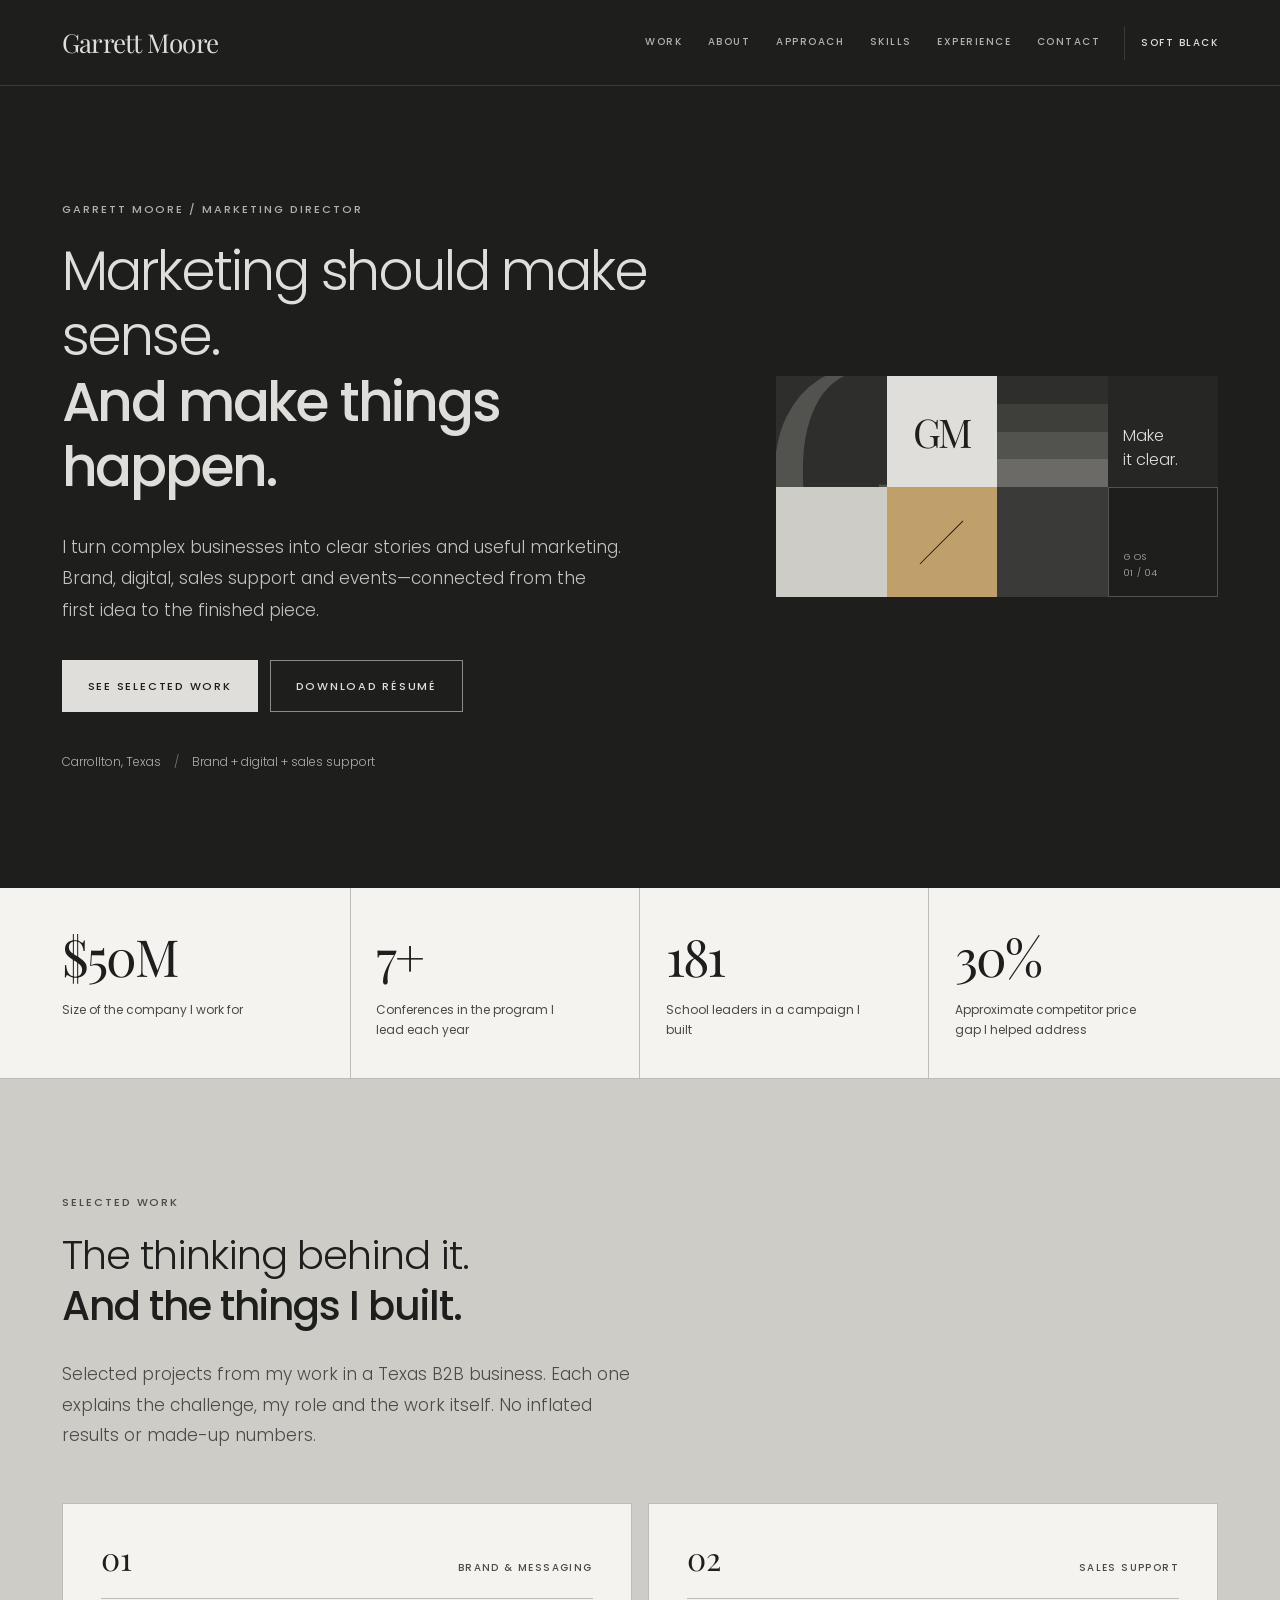
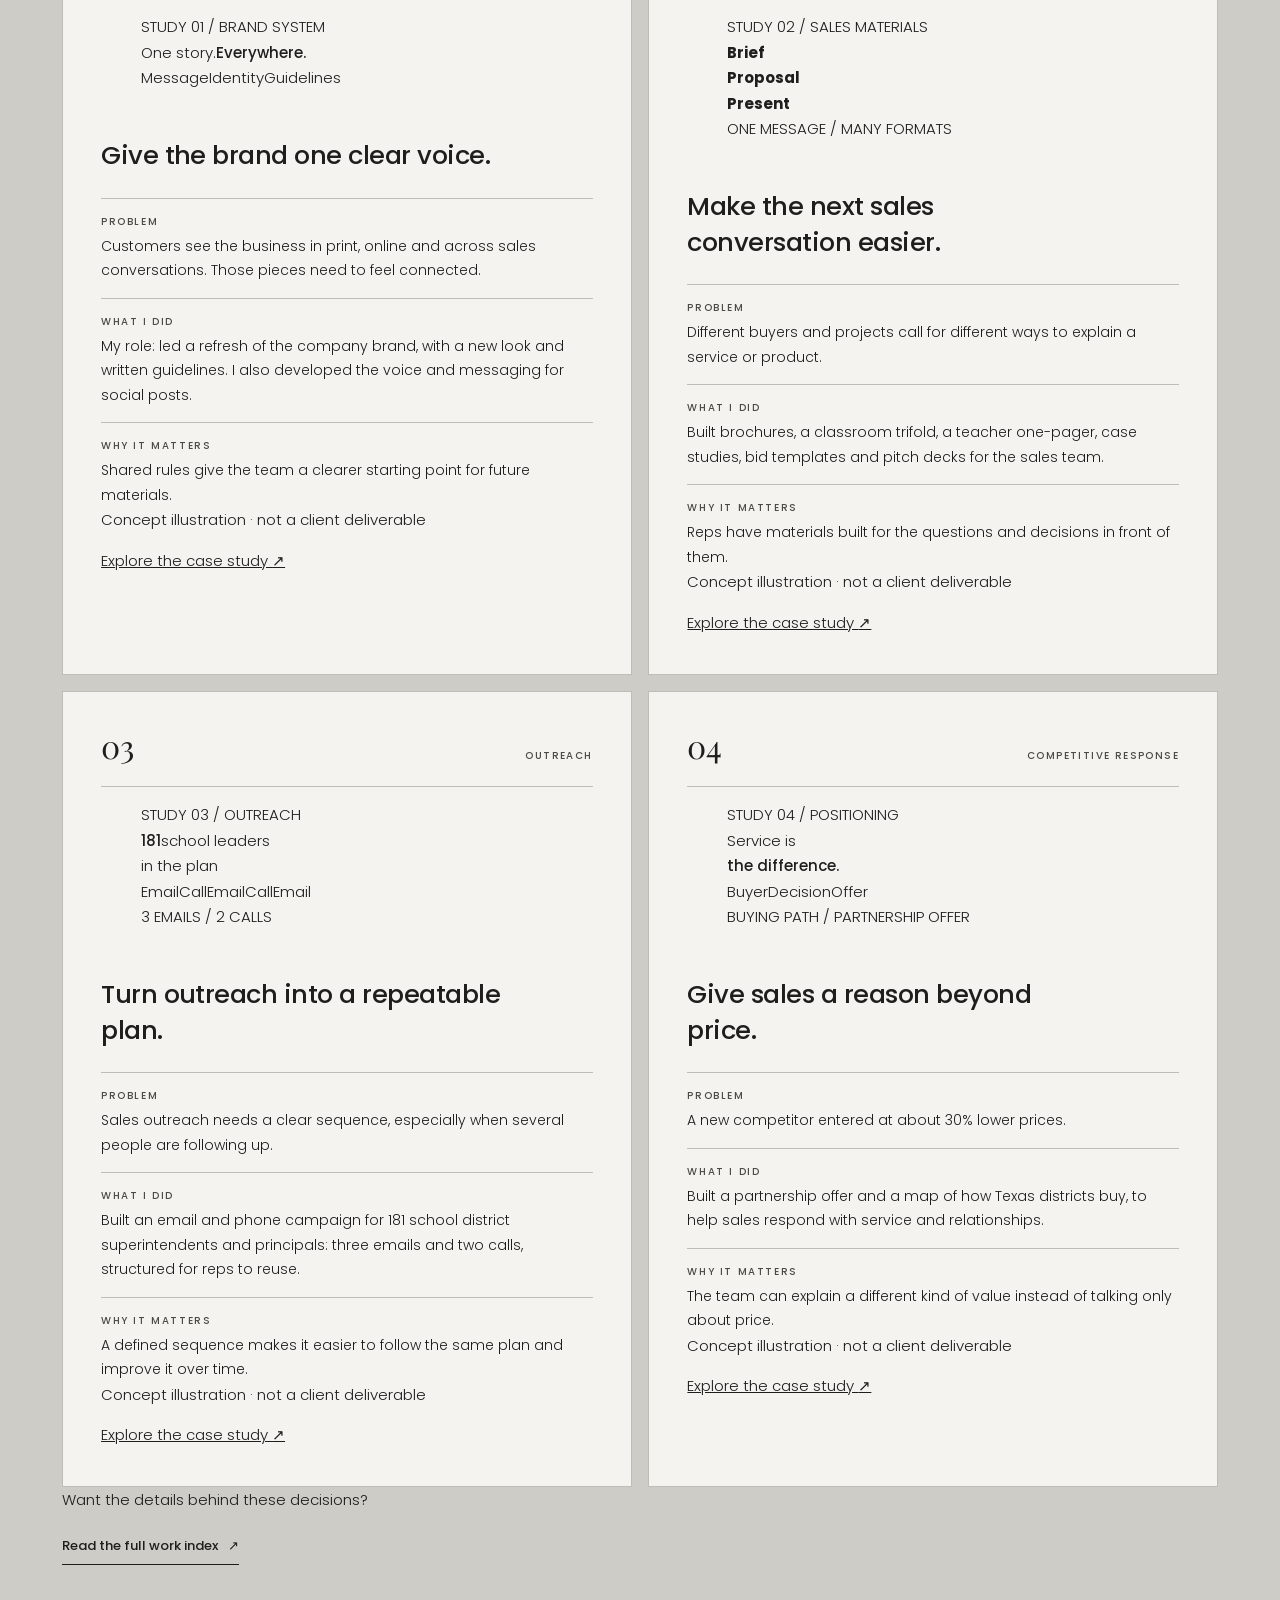
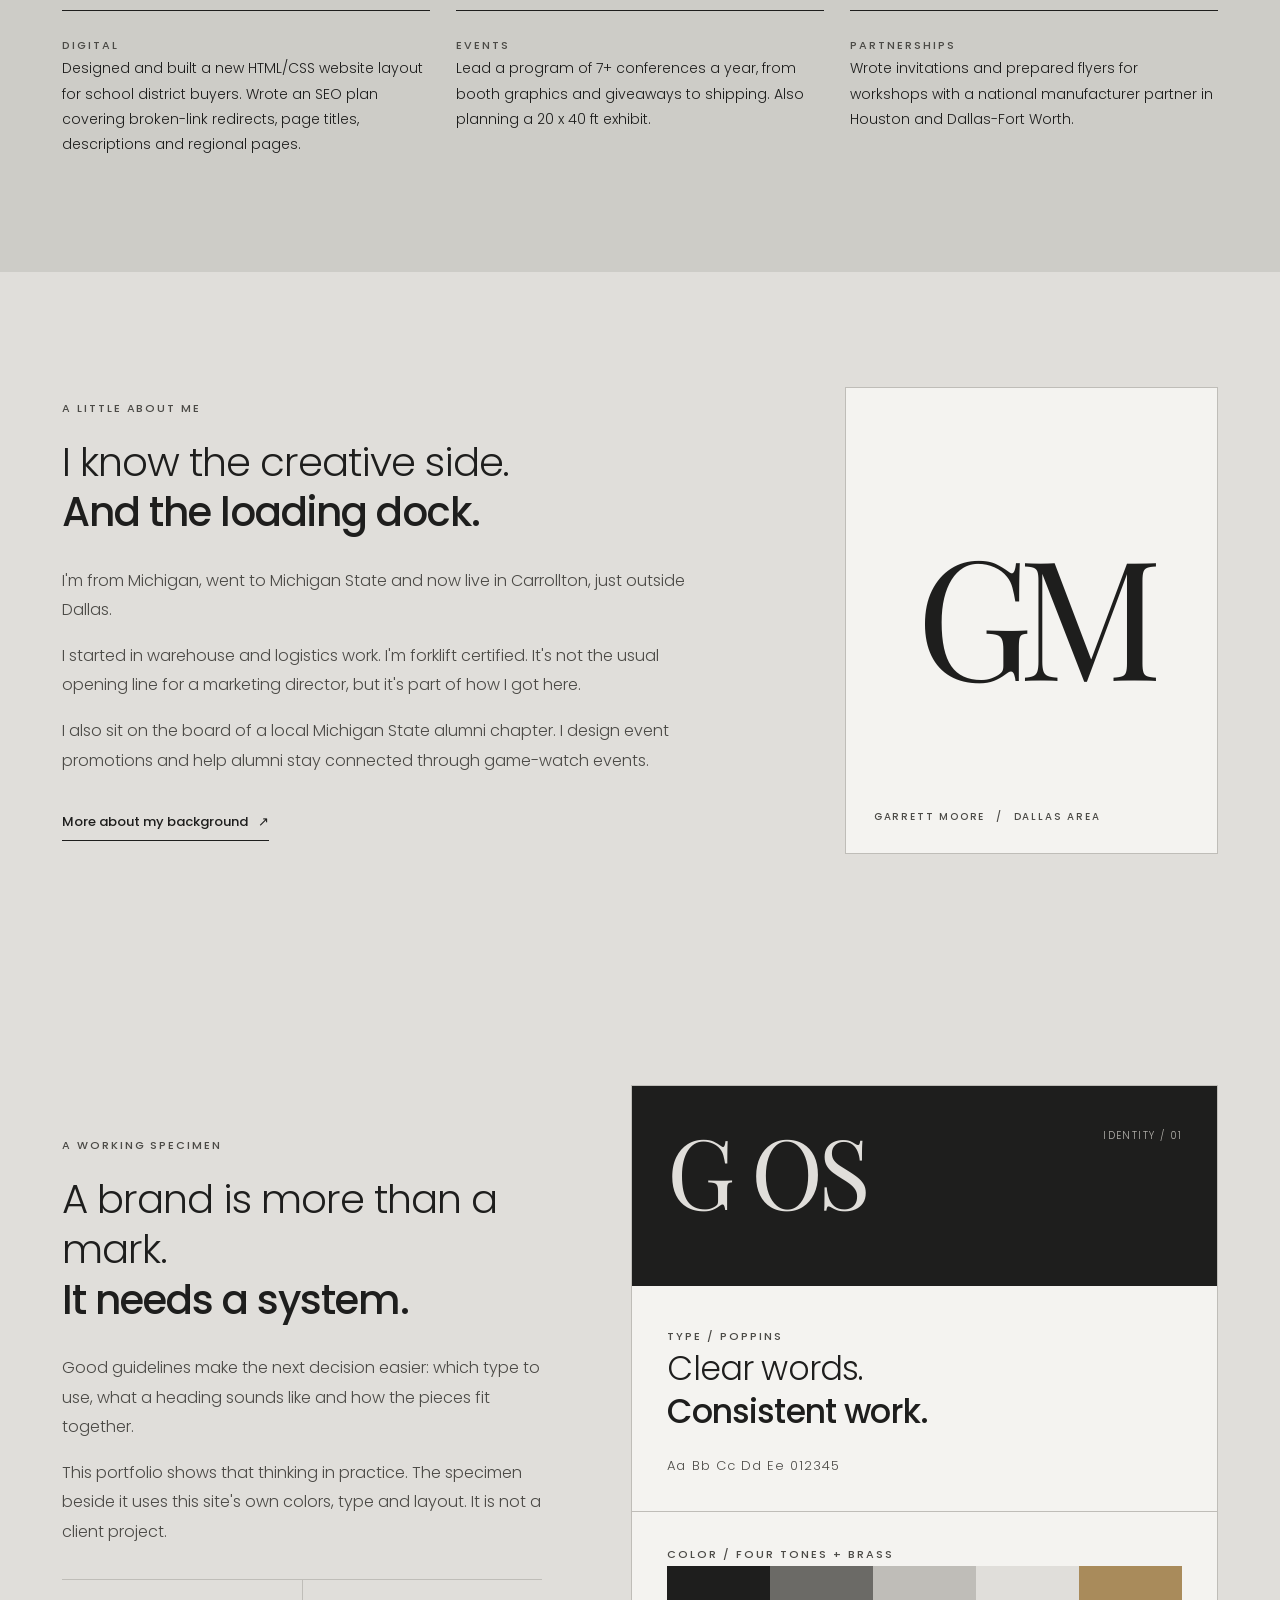
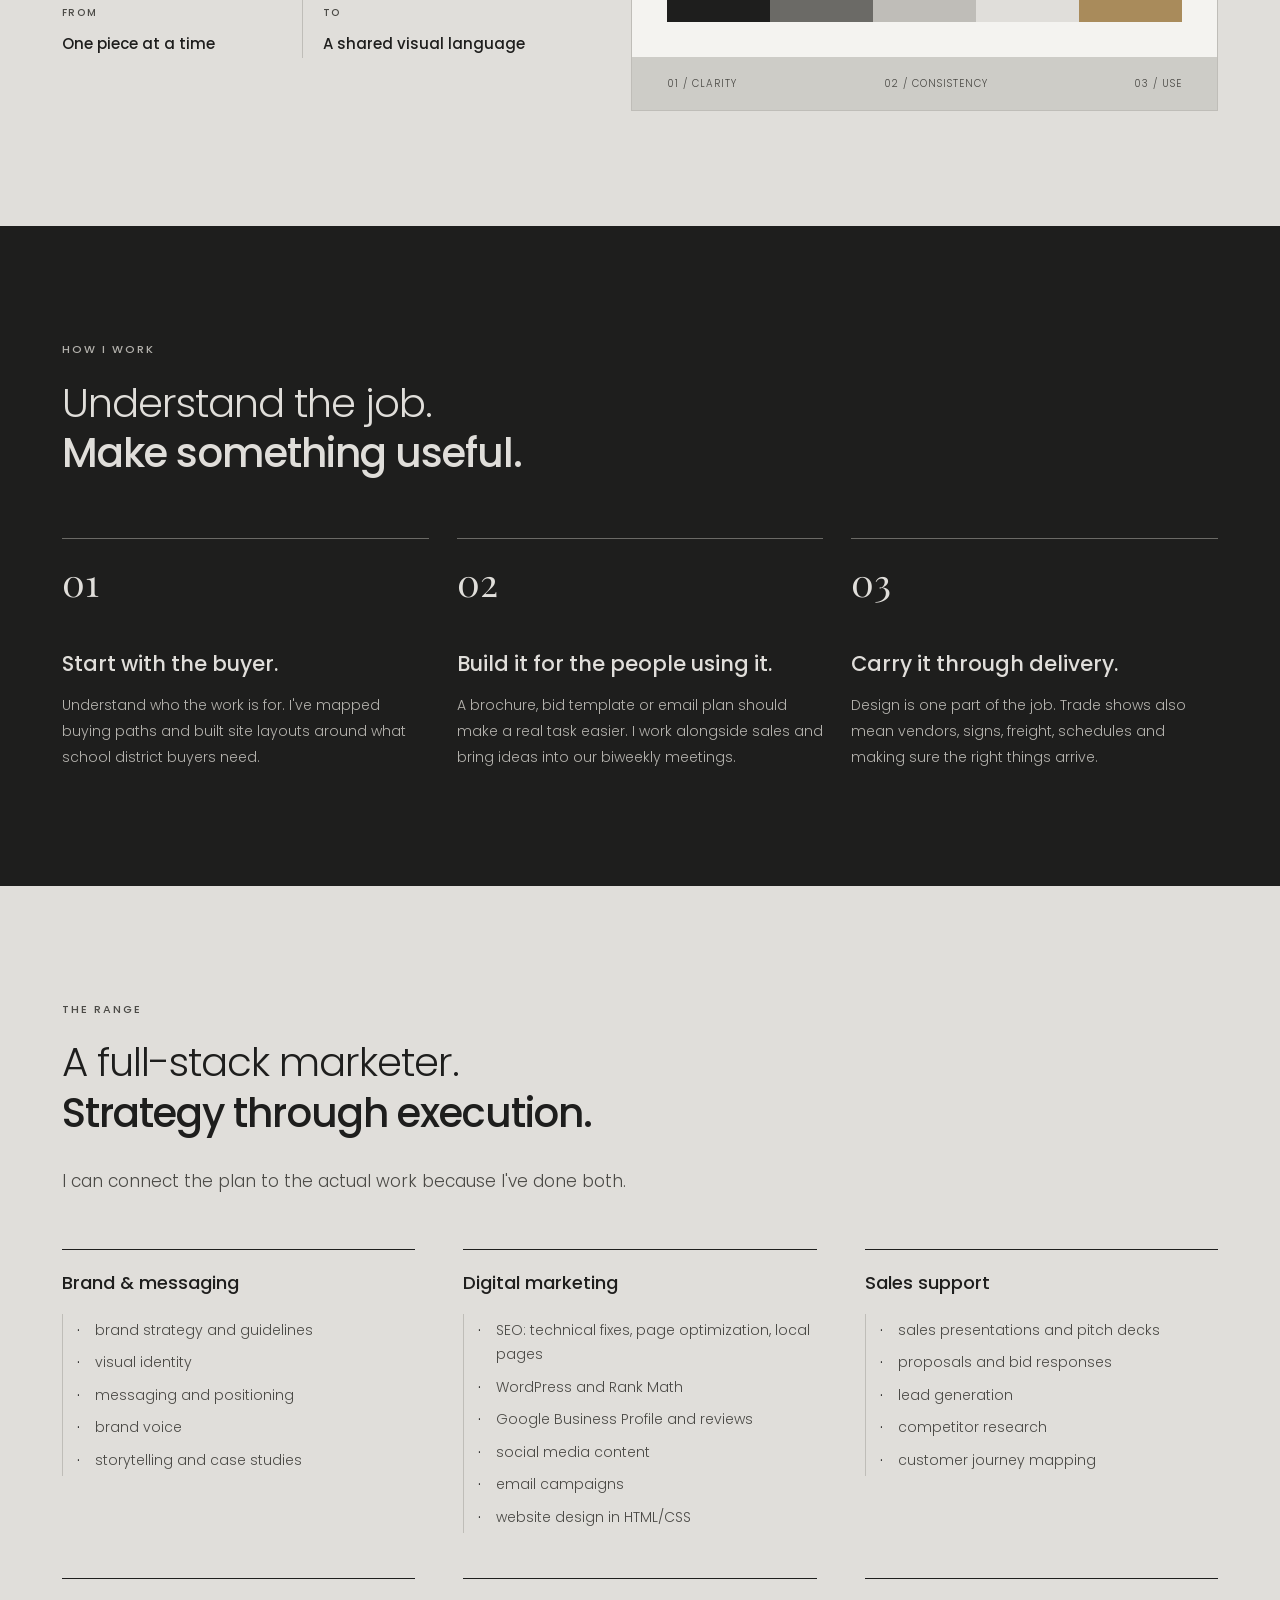
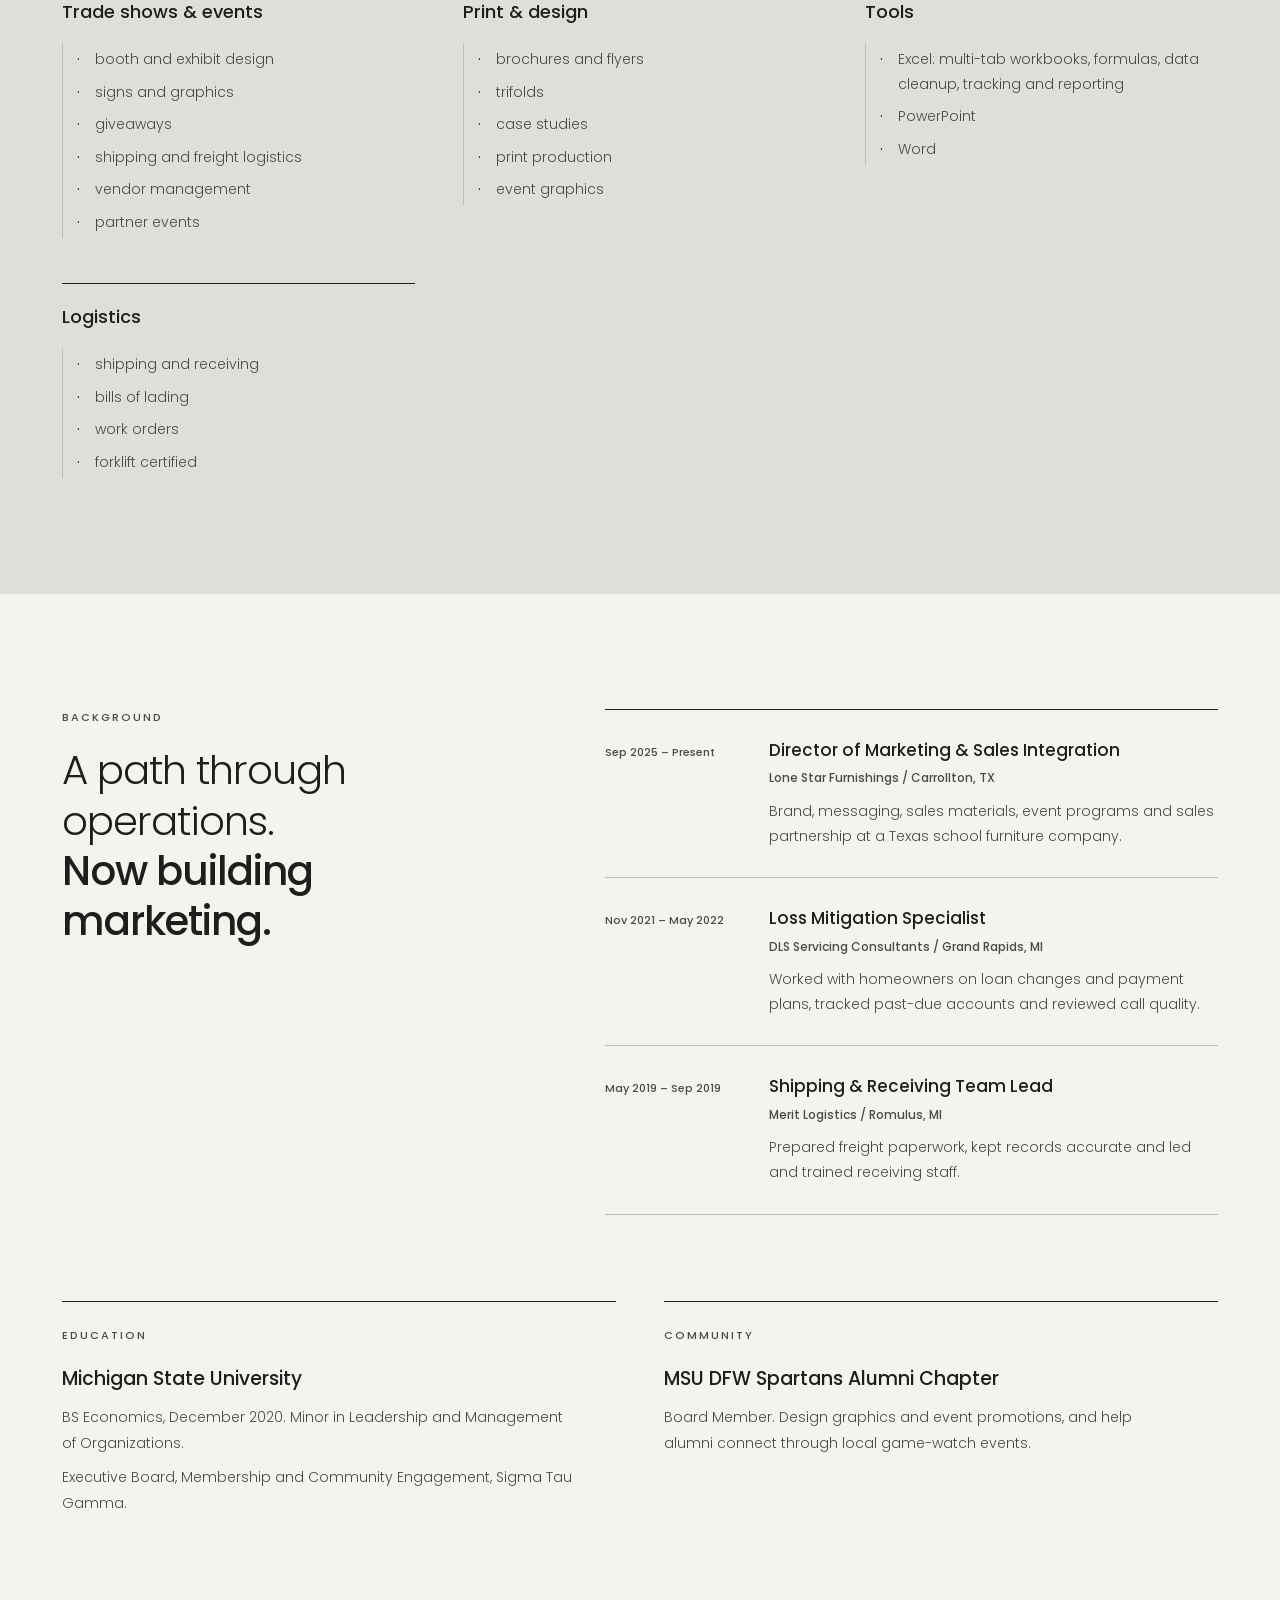
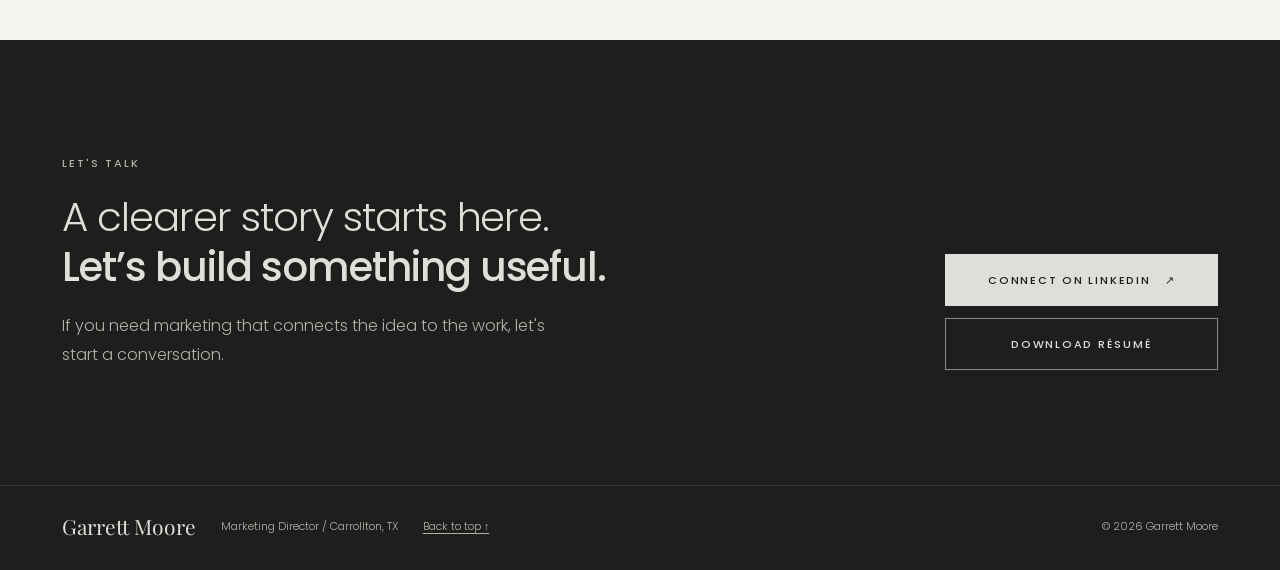
==== index.html @ 3afaf3a2 "Editorial redesign: evidence-first work, illustrated cases, stronger opening" ====
<!doctype html>
<html lang="en" data-theme="light">
<head>
  <meta charset="utf-8">
  <meta name="viewport" content="width=device-width, initial-scale=1">
  <meta name="color-scheme" content="light dark">
  <meta name="theme-color" content="#1e1e1d">
  <title>Garrett Moore | Marketing Director &amp; Full-Stack Marketer</title>
  <meta name="description" content="Garrett Moore connects brand, digital, sales materials and events to help companies tell a clear story and equip their sales teams. Based in Carrollton, Texas.">
  <meta name="robots" content="index, follow, max-image-preview:large">
  <!-- Social metadata for the public GitHub Pages portfolio. -->
  <link rel="canonical" href="https://garrettjmoore57.github.io/Portfolio/">
  <meta property="og:url" content="https://garrettjmoore57.github.io/Portfolio/">
  <meta property="og:type" content="profile">
  <meta property="og:title" content="Garrett Moore | Marketing Director">
  <meta property="og:description" content="Clearer brands. Better tools for sales. Marketing that makes it into the real world.">
  <meta property="og:image" content="https://garrettjmoore57.github.io/Portfolio/assets/social-card.png">
  <meta property="og:image:width" content="1200">
  <meta property="og:image:height" content="630">
  <meta property="og:image:alt" content="Garrett Moore, Marketing Director. A minimal black, off-white and brass portfolio card.">
  <meta name="twitter:card" content="summary_large_image">
  <meta name="twitter:title" content="Garrett Moore | Marketing Director">
  <meta name="twitter:description" content="Clearer brands. Better tools for sales. Marketing that makes it into the real world.">
  <meta name="twitter:image" content="https://garrettjmoore57.github.io/Portfolio/assets/social-card.png">
  <link rel="icon" href="assets/favicon.svg" type="image/svg+xml">
  <link rel="preconnect" href="https://fonts.googleapis.com">
  <link rel="preconnect" href="https://fonts.gstatic.com" crossorigin>
  <link href="https://fonts.googleapis.com/css2?family=Playfair+Display:wght@400&amp;family=Poppins:wght@300;400;500&amp;display=swap" rel="stylesheet">
  <link rel="stylesheet" href="styles.css">
  <script src="main.js" defer></script>
  <script type="application/ld+json">
  {
    "@context": "https://schema.org",
    "@type": "Person",
    "name": "Garrett Moore",
    "jobTitle": "Director of Marketing & Sales Integration",
    "description": "Marketing director focused on brand, sales support, digital marketing and trade shows.",
    "address": {"@type":"PostalAddress","addressLocality":"Carrollton","addressRegion":"TX","addressCountry":"US"},
    "alumniOf": {"@type":"CollegeOrUniversity","name":"Michigan State University"},
    "sameAs": ["https://www.linkedin.com/in/garrettm-lsf"]
  }
  </script>
  <!-- Privacy-friendly analytics: insert your opt-in-free, cookieless analytics script here if you choose to use one. -->
</head>
<body>
  <a class="skip-link" href="#main">Skip to main content</a>

  <!-- HEADER: edit the wordmark and navigation here. -->
  <header class="site-header dark-surface" id="top">
    <div class="container header-inner">
      <a class="wordmark" href="#top" aria-label="Garrett Moore, back to top">Garrett <span>Moore</span></a>
      <nav class="site-nav" aria-label="Main navigation">
        <a href="#work">Work</a>
        <a href="#about">About</a>
        <a href="#approach">Approach</a>
        <a href="#skills">Skills</a>
        <a href="#experience">Experience</a>
        <a href="#contact">Contact</a>
      </nav>
      <button class="theme-toggle" id="theme-toggle" type="button" aria-pressed="false" aria-label="Switch to Soft Black theme">Soft Black</button>
    </div>
  </header>

  <main id="main">
    <!-- HERO: one promise, two useful actions and a CSS-only mosaic. -->
    <section class="hero dark-surface" aria-labelledby="hero-title">
      <div class="container hero-grid">
        <div class="hero-copy">
          <p class="eyebrow eyebrow-on-dark">Garrett Moore / Marketing Director</p>
          <h1 id="hero-title">Marketing should make sense.<br><strong>And make things happen.</strong></h1>
          <p class="hero-lead">I turn complex businesses into clear stories and useful marketing. Brand, digital, sales support and events—connected from the first idea to the finished piece.</p>
          <div class="actions">
            <a class="button button-primary-on-dark" href="#work">See selected work</a>
            <a class="button button-outline-dark" href="assets/Garrett_Moore_Resume.pdf" download>Download résumé</a>
          </div>
          <p class="hero-meta">Carrollton, Texas <span aria-hidden="true">/</span> Brand + digital + sales support</p>
        </div>
        <div class="mosaic" aria-label="Abstract G OS tile composition in soft black, off-white and brass" role="img">
          <div class="mosaic-tile mosaic-glyph" aria-hidden="true"><span>G</span></div>
          <div class="mosaic-tile mosaic-paper" aria-hidden="true"><span class="mosaic-wordmark">GM</span></div>
          <div class="mosaic-tile mosaic-ladder" aria-hidden="true"><i></i><i></i><i></i><i></i></div>
          <div class="mosaic-tile mosaic-dark" aria-hidden="true"><span>Make<br>it clear.</span></div>
          <div class="mosaic-tile mosaic-paper-quiet" aria-hidden="true"></div>
          <div class="mosaic-tile mosaic-brass" aria-hidden="true"><span class="mosaic-rule"></span></div>
          <div class="mosaic-tile mosaic-charcoal" aria-hidden="true"></div>
          <div class="mosaic-tile mosaic-outline" aria-hidden="true"><span class="mosaic-small">G OS<br>01 / 04</span></div>
        </div>
      </div>
    </section>

    <!-- PROOF STRIP: context and scale, not performance claims. -->
    <section class="proof-strip" aria-label="Experience at a glance">
      <div class="container proof-grid">
        <div class="proof-item"><span class="proof-number">$50M</span><p>Size of the company I work for</p></div>
        <div class="proof-item"><span class="proof-number">7+</span><p>Conferences in the program I lead each year</p></div>
        <div class="proof-item"><span class="proof-number">181</span><p>School leaders in a campaign I built</p></div>
        <div class="proof-item"><span class="proof-number">30%</span><p>Approximate competitor price gap I helped address</p></div>
      </div>
    </section>

    <!-- SELECTED WORK: four factual studies with challenges, actions and relevance. -->
    <section class="section band-section" id="work" aria-labelledby="work-title">
      <div class="container">
        <div class="section-heading">
          <p class="eyebrow">Selected work</p>
          <h2 class="statement" id="work-title">The thinking behind it.<br><strong>And the things I built.</strong></h2>
          <p class="section-intro">Selected projects from my work in a Texas B2B business. Each one explains the challenge, my role and the work itself. No inflated results or made-up numbers.</p>
        </div>
        <div class="case-grid case-grid-editorial">
          <article class="case-card">
            <div class="case-top"><span class="case-number">01</span><span class="case-category">Brand &amp; messaging</span></div>
            <figure class="case-art case-art-brand" aria-label="Editorial illustration of consistent messaging across a brand system"><span class="art-kicker">STUDY 01 / BRAND SYSTEM</span><div class="art-brand-lines"><span>One story.</span><strong>Everywhere.</strong></div><div class="art-brand-footer"><span>Message</span><span>Identity</span><span>Guidelines</span></div></figure>
            <h3>Give the brand one clear voice.</h3>
            <dl class="case-details">
              <div><dt>Problem</dt><dd>Customers see the business in print, online and across sales conversations. Those pieces need to feel connected.</dd></div>
              <div><dt>What I did</dt><dd>My role: led a refresh of the company brand, with a new look and written guidelines. I also developed the voice and messaging for social posts.</dd></div>
              <div><dt>Why it matters</dt><dd>Shared rules give the team a clearer starting point for future materials.</dd></div>
            </dl>
          <p class="case-illustration-note">Concept illustration · not a client deliverable</p><a class="case-link" href="work.html#brand-refresh" aria-label="Read the full Brand and messaging case study">Explore the case study <span aria-hidden="true">↗</span></a>
          </article>
          <article class="case-card">
            <div class="case-top"><span class="case-number">02</span><span class="case-category">Sales support</span></div>
            <figure class="case-art case-art-sales" aria-label="Stylized layout illustration representing several sales material formats"><span class="art-kicker">STUDY 02 / SALES MATERIALS</span><div class="art-docs"><div class="art-doc art-doc-one"><i></i><b>Brief</b><i></i><i></i></div><div class="art-doc art-doc-two"><i></i><b>Proposal</b><i></i><i></i></div><div class="art-doc art-doc-three"><i></i><b>Present</b><i></i><i></i></div></div><span class="art-footer">ONE MESSAGE / MANY FORMATS</span></figure>
            <h3>Make the next sales conversation easier.</h3>
            <dl class="case-details">
              <div><dt>Problem</dt><dd>Different buyers and projects call for different ways to explain a service or product.</dd></div>
              <div><dt>What I did</dt><dd>Built brochures, a classroom trifold, a teacher one-pager, case studies, bid templates and pitch decks for the sales team.</dd></div>
              <div><dt>Why it matters</dt><dd>Reps have materials built for the questions and decisions in front of them.</dd></div>
            </dl>
          <p class="case-illustration-note">Concept illustration · not a client deliverable</p><a class="case-link" href="work.html#sales-enablement" aria-label="Read the full Sales support case study">Explore the case study <span aria-hidden="true">↗</span></a>
          </article>
          <article class="case-card">
            <div class="case-top"><span class="case-number">03</span><span class="case-category">Outreach</span></div>
            <figure class="case-art case-art-outreach" aria-label="Diagram of a five-touch outreach plan, three emails and two phone calls"><span class="art-kicker">STUDY 03 / OUTREACH</span><div class="art-outreach-heading"><strong>181</strong><span>school leaders<br>in the plan</span></div><div class="art-sequence"><span>Email</span><span>Call</span><span>Email</span><span>Call</span><span>Email</span></div><span class="art-footer">3 EMAILS / 2 CALLS</span></figure>
            <h3>Turn outreach into a repeatable plan.</h3>
            <dl class="case-details">
              <div><dt>Problem</dt><dd>Sales outreach needs a clear sequence, especially when several people are following up.</dd></div>
              <div><dt>What I did</dt><dd>Built an email and phone campaign for 181 school district superintendents and principals: three emails and two calls, structured for reps to reuse.</dd></div>
              <div><dt>Why it matters</dt><dd>A defined sequence makes it easier to follow the same plan and improve it over time.</dd></div>
            </dl>
          <p class="case-illustration-note">Concept illustration · not a client deliverable</p><a class="case-link" href="work.html#outreach-program" aria-label="Read the full Outreach case study">Explore the case study <span aria-hidden="true">↗</span></a>
          </article>
          <article class="case-card">
            <div class="case-top"><span class="case-number">04</span><span class="case-category">Competitive response</span></div>
            <figure class="case-art case-art-map" aria-label="Conceptual buyer-journey diagram, not an actual customer or geography map"><span class="art-kicker">STUDY 04 / POSITIONING</span><div class="art-map-title">Service is<br><strong>the difference.</strong></div><div class="art-route"><span>Buyer</span><span>Decision</span><span>Offer</span></div><span class="art-footer">BUYING PATH / PARTNERSHIP OFFER</span></figure>
            <h3>Give sales a reason beyond price.</h3>
            <dl class="case-details">
              <div><dt>Problem</dt><dd>A new competitor entered at about 30% lower prices.</dd></div>
              <div><dt>What I did</dt><dd>Built a partnership offer and a map of how Texas districts buy, to help sales respond with service and relationships.</dd></div>
              <div><dt>Why it matters</dt><dd>The team can explain a different kind of value instead of talking only about price.</dd></div>
            </dl>
          <p class="case-illustration-note">Concept illustration · not a client deliverable</p><a class="case-link" href="work.html#competitive-response" aria-label="Read the full Competitive response case study">Explore the case study <span aria-hidden="true">↗</span></a>
          </article>
        </div>
        <div class="case-library-cta"><p>Want the details behind these decisions?</p><a class="text-link" href="work.html">Read the full work index <span aria-hidden="true">↗</span></a></div>
        <div class="more-work" aria-label="Additional work">
          <div><span class="eyebrow">Digital</span><p>Designed and built a new HTML/CSS website layout for school district buyers. Wrote an SEO plan covering broken-link redirects, page titles, descriptions and regional pages.</p></div>
          <div><span class="eyebrow">Events</span><p>Lead a program of 7+ conferences a year, from booth graphics and giveaways to shipping. Also planning a 20 x 40 ft exhibit.</p></div>
          <div><span class="eyebrow">Partnerships</span><p>Wrote invitations and prepared flyers for workshops with a national manufacturer partner in Houston and Dallas-Fort Worth.</p></div>
        </div>
      </div>
    </section>

    <!-- ABOUT: only approved personal details; optional portrait slot needs no image. -->
    <section class="section" id="about" aria-labelledby="about-title">
      <div class="container about-grid">
        <div class="section-copy">
          <p class="eyebrow">A little about me</p>
          <h2 class="statement" id="about-title">I know the creative side.<br><strong>And the loading dock.</strong></h2>
          <p>I'm from Michigan, went to Michigan State and now live in Carrollton, just outside Dallas.</p>
          <p>I started in warehouse and logistics work. I'm forklift certified. It's not the usual opening line for a marketing director, but it's part of how I got here.</p>
          <p>I also sit on the board of a local Michigan State alumni chapter. I design event promotions and help alumni stay connected through game-watch events.</p>
          <a class="text-link" href="https://www.linkedin.com/in/garrettm-lsf" target="_blank" rel="noopener noreferrer">More about my background <span aria-hidden="true">↗</span></a>
        </div>
        <div class="portrait-frame" aria-label="Typographic portrait space, currently showing Garrett Moore's initials" role="img">
          <!-- When you have a headshot, replace this initials div with an img element. -->
          <div class="portrait-initials">GM</div>
          <span class="portrait-caption">Garrett Moore <span> / </span> Dallas area</span>
        </div>
      </div>
    </section>

    <!-- BRAND SPECIMEN: an original specimen for this portfolio, not client work. -->
    <section class="section" id="brand" aria-labelledby="brand-title">
      <div class="container specimen-grid">
        <div class="specimen-copy">
          <p class="eyebrow">A working specimen</p>
          <h2 class="statement" id="brand-title">A brand is more than a mark.<br><strong>It needs a system.</strong></h2>
          <p>Good guidelines make the next decision easier: which type to use, what a heading sounds like and how the pieces fit together.</p>
          <p>This portfolio shows that thinking in practice. The specimen beside it uses this site's own colors, type and layout. It is not a client project.</p>
          <div class="before-after" aria-label="From individual pieces to a repeatable system">
            <div><span>From</span><p>One piece at a time</p></div>
            <div><span>To</span><p>A shared visual language</p></div>
          </div>
        </div>
        <div class="specimen-board" aria-label="Typography, palette and spacing specimen for the G OS design used on this site">
          <div class="specimen-mark"><span class="specimen-serif">G OS</span><span class="specimen-kicker">Identity / 01</span></div>
          <div class="specimen-type"><span class="eyebrow">Type / Poppins</span><p>Clear words.<br><strong>Consistent work.</strong></p><span class="specimen-alphabet">Aa Bb Cc Dd Ee 012345</span></div>
          <div class="specimen-colors"><span class="eyebrow">Color / four tones + brass</span><div class="swatches"><span></span><span></span><span></span><span></span><span></span></div></div>
          <div class="specimen-footer"><span>01 / clarity</span><span>02 / consistency</span><span>03 / use</span></div>
        </div>
      </div>
    </section>

    <!-- APPROACH: behaviors drawn from the documented work. -->
    <section class="section dark-section" id="approach" aria-labelledby="approach-title">
      <div class="container">
        <p class="eyebrow eyebrow-on-dark">How I work</p>
        <h2 class="statement" id="approach-title">Understand the job.<br><strong>Make something useful.</strong></h2>
        <div class="approach-grid">
          <article><span class="step-number">01</span><h3>Start with the buyer.</h3><p>Understand who the work is for. I've mapped buying paths and built site layouts around what school district buyers need.</p></article>
          <article><span class="step-number">02</span><h3>Build it for the people using it.</h3><p>A brochure, bid template or email plan should make a real task easier. I work alongside sales and bring ideas into our biweekly meetings.</p></article>
          <article><span class="step-number">03</span><h3>Carry it through delivery.</h3><p>Design is one part of the job. Trade shows also mean vendors, signs, freight, schedules and making sure the right things arrive.</p></article>
        </div>
      </div>
    </section>

    <!-- SKILLS: exact categories and tools supported by the résumé. -->
    <section class="section" id="skills" aria-labelledby="skills-title">
      <div class="container">
        <div class="section-heading">
          <p class="eyebrow">The range</p>
          <h2 class="statement" id="skills-title">A full-stack marketer.<br><strong>Strategy through execution.</strong></h2>
          <p class="section-intro">I can connect the plan to the actual work because I've done both.</p>
        </div>
        <div class="skills-grid">
          <section class="skill-group"><h3>Brand &amp; messaging</h3><ul><li>brand strategy and guidelines</li><li>visual identity</li><li>messaging and positioning</li><li>brand voice</li><li>storytelling and case studies</li></ul></section>
          <section class="skill-group"><h3>Digital marketing</h3><ul><li>SEO: technical fixes, page optimization, local pages</li><li>WordPress and Rank Math</li><li>Google Business Profile and reviews</li><li>social media content</li><li>email campaigns</li><li>website design in HTML/CSS</li></ul></section>
          <section class="skill-group"><h3>Sales support</h3><ul><li>sales presentations and pitch decks</li><li>proposals and bid responses</li><li>lead generation</li><li>competitor research</li><li>customer journey mapping</li></ul></section>
          <section class="skill-group"><h3>Trade shows &amp; events</h3><ul><li>booth and exhibit design</li><li>signs and graphics</li><li>giveaways</li><li>shipping and freight logistics</li><li>vendor management</li><li>partner events</li></ul></section>
          <section class="skill-group"><h3>Print &amp; design</h3><ul><li>brochures and flyers</li><li>trifolds</li><li>case studies</li><li>print production</li><li>event graphics</li></ul></section>
          <section class="skill-group"><h3>Tools</h3><ul><li>Excel: multi-tab workbooks, formulas, data cleanup, tracking and reporting</li><li>PowerPoint</li><li>Word</li></ul></section>
          <section class="skill-group"><h3>Logistics</h3><ul><li>shipping and receiving</li><li>bills of lading</li><li>work orders</li><li>forklift certified</li></ul></section>
        </div>
      </div>
    </section>

    <!-- EXPERIENCE, EDUCATION, COMMUNITY: résumé facts without filling unknown dates. -->
    <section class="section experience-section" id="experience" aria-labelledby="experience-title">
      <div class="container experience-layout">
        <div class="experience-heading"><p class="eyebrow">Background</p><h2 class="statement" id="experience-title">A path through operations.<br><strong>Now building marketing.</strong></h2></div>
        <div class="timeline">
          <article class="timeline-entry"><span class="time">Sep 2025 – Present</span><div><h3>Director of Marketing &amp; Sales Integration</h3><p class="organization">Lone Star Furnishings / Carrollton, TX</p><p>Brand, messaging, sales materials, event programs and sales partnership at a Texas school furniture company.</p></div></article>
          <article class="timeline-entry"><span class="time">Nov 2021 – May 2022</span><div><h3>Loss Mitigation Specialist</h3><p class="organization">DLS Servicing Consultants / Grand Rapids, MI</p><p>Worked with homeowners on loan changes and payment plans, tracked past-due accounts and reviewed call quality.</p></div></article>
          <article class="timeline-entry"><span class="time">May 2019 – Sep 2019</span><div><h3>Shipping &amp; Receiving Team Lead</h3><p class="organization">Merit Logistics / Romulus, MI</p><p>Prepared freight paperwork, kept records accurate and led and trained receiving staff.</p></div></article>
        </div>
        <div class="background-grid">
          <div><p class="eyebrow">Education</p><h3>Michigan State University</h3><p>BS Economics, December 2020. Minor in Leadership and Management of Organizations.</p><p>Executive Board, Membership and Community Engagement, Sigma Tau Gamma.</p></div>
          <div><p class="eyebrow">Community</p><h3>MSU DFW Spartans Alumni Chapter</h3><p>Board Member. Design graphics and event promotions, and help alumni connect through local game-watch events.</p></div>
        </div>
      </div>
    </section>

    <!-- CONTACT: LinkedIn is primary; email appears only after CONFIG is filled in JS. -->
    <section class="section contact-section dark-surface" id="contact" aria-labelledby="contact-title">
      <div class="container contact-layout">
        <div><p class="eyebrow eyebrow-on-dark">Let's talk</p><h2 class="statement" id="contact-title">A clearer story starts here.<br><strong>Let’s build something useful.</strong></h2><p>If you need marketing that connects the idea to the work, let's start a conversation.</p></div>
        <div class="contact-actions"><a class="button button-primary-on-dark" href="https://www.linkedin.com/in/garrettm-lsf" target="_blank" rel="noopener noreferrer">Connect on LinkedIn <span aria-hidden="true">↗</span></a><a class="button button-outline-dark" href="assets/Garrett_Moore_Resume.pdf" download>Download résumé</a><a class="email-link" id="email-link" hidden>Send me an email <span aria-hidden="true">↗</span></a></div>
      </div>
    </section>
  </main>

  <!-- FOOTER: no employer-specific pitch or private contact details. -->
  <footer class="site-footer dark-surface"><div class="container footer-inner"><span class="footer-name">Garrett Moore</span><span>Marketing Director / Carrollton, TX</span><a href="#top">Back to top ↑</a><span>© <span id="year">2026</span> Garrett Moore</span></div></footer>
</body>
</html>
---- styles.css ----
/* G OS / DESIGN TOKENS: edit the two theme palettes here. */
:root {
  color-scheme: light;
  --ground: #e0deda;
  --paper: #f4f3f0;
  --band: #cdccc7;
  --ink: #1e1e1d;
  --muted: #4b4a46;
  --line: #bfbdb8;
  --strong-border: #7c7a75;
  --gold: #a98b5b;
  --gold-deep: #6b4f22;
  --focus: #6b4f22;
  --display: "Playfair Display", Georgia, serif;
  --sans: "Poppins", "Helvetica Neue", Arial, sans-serif;
  --space-1: 4px; --space-2: 8px; --space-3: 12px; --space-4: 16px;
  --space-5: 24px; --space-6: 32px; --space-7: 48px; --space-8: 64px;
  --space-9: 96px; --space-10: 128px;
}
html[data-theme="dark"] {
  color-scheme: dark;
  --ground: #1e1e1d; --paper: #262625; --band: #2f2f2d;
  --ink: #e0deda; --muted: #b3b1ac; --line: #3a3a38;
  --strong-border: #7a7873; --gold: #bfa06a;
  --gold-deep: #cdb07a; --focus: #cdb07a;
}
*, *::before, *::after { box-sizing: border-box; }
html { scroll-behavior: smooth; scroll-padding-top: 40px; }
body { margin: 0; background: var(--ground); color: var(--ink); font: 300 15px/1.7 var(--sans); -webkit-font-smoothing: antialiased; }
a { color: inherit; }
a:focus-visible, button:focus-visible { outline: 2px solid var(--focus); outline-offset: 3px; }
button { cursor: pointer; }
strong { font-weight: 500; }
h1, h2, h3, p { margin-top: 0; }
img, svg { max-width: 100%; }
[hidden] { display: none !important; }
::selection { background: #bfa06a; color: #1e1e1d; }
.container { width: min(100%, 1328px); max-width: 1328px; padding-inline: clamp(24px, 4.82vw, 64px); margin-inline: auto; }
.section { padding-block: clamp(64px, 9vw, 128px); }
.eyebrow { margin: 0 0 20px; font-size: 11px; font-weight: 500; line-height: 1.5; letter-spacing: .18em; text-transform: uppercase; color: var(--muted); }
.eyebrow-on-dark { color: #b3b1ac; }
.statement { margin: 0 0 28px; max-width: 850px; font-size: clamp(31px, 3.15vw, 43px); line-height: 1.25; letter-spacing: -.025em; font-weight: 300; }
.statement strong { font-weight: 500; }
.section-intro { max-width: 590px; font-size: 17px; line-height: 1.8; color: var(--muted); }
.section-heading { margin-bottom: 52px; }
.section-heading .section-intro { margin: 0; }
.dark-surface { background: #1e1e1d; color: #e0deda; }
.skip-link { position: fixed; z-index: 50; top: 8px; left: 8px; transform: translateY(-180%); padding: 10px 16px; background: #e0deda; color: #1e1e1d; font-weight: 500; }
.skip-link:focus { transform: none; }
.button { min-height: 52px; padding: 15px 25px; display: inline-flex; gap: 14px; align-items: center; justify-content: center; border: 1px solid transparent; text-align: center; text-decoration: none; font: 500 11px/1.5 var(--sans); letter-spacing: .16em; text-transform: uppercase; transition: background-color .25s ease, color .25s ease, border-color .25s ease; }
.button-primary-on-dark { color: #1e1e1d; background: #e0deda; }
.button-primary-on-dark:hover { color: #f4f3f0; background: #6b4f22; }
.button-outline-dark { border-color: #8d8b85; color: #e0deda; background: transparent; }
.button-outline-dark:hover { border-color: #e0deda; background: #262625; }
.text-link { display: inline-flex; width: fit-content; gap: 10px; align-items: center; padding-block: 7px; border-bottom: 1px solid var(--ink); color: var(--ink); font-size: 13px; font-weight: 500; text-decoration: none; }
.text-link:hover { border-color: var(--gold-deep); color: var(--gold-deep); }

/* HEADER: a lean wordmark, anchor navigation and optional theme switch. */
.site-header { position: relative; z-index: 5; }
.header-inner { display: flex; gap: 24px; align-items: center; min-height: 86px; border-bottom: 1px solid #3a3a38; }
.wordmark { flex-shrink: 0; font: 400 26px/1.3 var(--display); letter-spacing: -.025em; text-decoration: none; }
.wordmark span { white-space: nowrap; }
.site-nav { display: flex; gap: clamp(12px, 2vw, 28px); align-items: center; justify-content: flex-end; flex: 1; }
.site-nav a, .theme-toggle { color: #b3b1ac; font: 500 10px/1.4 var(--sans); text-decoration: none; text-transform: uppercase; letter-spacing: .15em; transition: color .25s ease; }
.site-nav a { padding-block: 12px; border-bottom: 1px solid transparent; }
.site-nav a:hover { color: #e0deda; border-bottom-color: #bfa06a; }
.theme-toggle { flex: 0 0 auto; background: none; padding: 10px 0 10px 16px; border: 0; border-left: 1px solid #3a3a38; color: #e0deda; }
.theme-toggle:hover { color: #cdb07a; }
.site-header a:focus-visible, .site-header button:focus-visible, .dark-surface a:focus-visible { outline-color: #cdb07a; }

/* HERO: asymmetric copy and a flat four-column tile mosaic. */
.hero-grid { display: grid; grid-template-columns: minmax(0, 1.25fr) minmax(300px, .85fr); gap: clamp(48px, 5vw, 76px); align-items: center; padding-block: clamp(80px, 9vw, 128px); }
.hero-copy { min-width: 0; }
.hero h1 { font-size: clamp(37px, 4.3vw, 58px); letter-spacing: -.04em; line-height: 1.19; font-weight: 300; margin: 0 0 32px; }
.hero h1 strong { display: inline-block; }
.hero-lead { max-width: 560px; margin-bottom: 34px; font-size: 17px; line-height: 1.85; color: #c5c3bd; }
.actions { display: flex; flex-wrap: wrap; gap: 12px; }
.hero-meta { margin: 40px 0 0; color: #b3b1ac; font-size: 12px; line-height: 1.7; }
.hero-meta span { padding-inline: 10px; color: #7a7873; }
.mosaic { display: grid; grid-template-columns: repeat(4, 1fr); grid-template-rows: repeat(2, 1fr); width: 100%; aspect-ratio: 2 / 1; }
.mosaic-tile { min-width: 0; min-height: 0; position: relative; overflow: hidden; }
.mosaic-glyph { background: #2e2e2c; }
.mosaic-glyph span { position: absolute; top: -57%; left: -15%; font: 400 clamp(150px, 22vw, 290px)/1 var(--display); color: #52524e; }
.mosaic-paper { background: #e0deda; color: #1e1e1d; display: flex; justify-content: center; align-items: center; }
.mosaic-wordmark { font: 400 clamp(20px, 3.1vw, 41px)/1 var(--display); letter-spacing: -.055em; }
.mosaic-ladder { display: grid; grid-template-rows: repeat(4, 1fr); }
.mosaic-ladder i:nth-child(1) { background: #2e2e2c; }.mosaic-ladder i:nth-child(2) { background: #3e3e3b; }.mosaic-ladder i:nth-child(3) { background: #52524e; }.mosaic-ladder i:nth-child(4) { background: #6b6a66; }
.mosaic-dark { display: flex; align-items: end; padding: 15px; background: #262625; color: #e0deda; }
.mosaic-dark span { font-size: clamp(10px, 1.25vw, 16px); line-height: 1.5; font-weight: 300; }
.mosaic-paper-quiet { background: #cdccc7; }
.mosaic-brass { background: #bfa06a; display: grid; place-items: center; }
.mosaic-rule { height: 1px; width: 55%; background: #1e1e1d; transform: rotate(-45deg); }
.mosaic-charcoal { background: #3a3a38; }
.mosaic-outline { display: flex; align-items: end; padding: 15px; border: 1px solid #52524e; color: #b3b1ac; }
.mosaic-small { font-size: 9px; line-height: 1.8; text-transform: uppercase; letter-spacing: .12em; }

/* PROOF: all numbers describe documented scope, not outcomes. */
.proof-strip { background: var(--paper); border-bottom: 1px solid var(--line); }
.proof-grid { display: grid; grid-template-columns: repeat(4, minmax(0, 1fr)); }
.proof-item { padding: 38px clamp(14px, 2vw, 32px); border-right: 1px solid var(--line); }
.proof-item:first-child { padding-left: 0; }.proof-item:last-child { border-right: 0; padding-right: 0; }
.proof-number { display: block; font: 400 clamp(36px, 4vw, 57px)/1.2 var(--display); letter-spacing: -.04em; }
.proof-item p { max-width: 200px; margin: 13px 0 0; color: var(--muted); font-size: 12px; line-height: 1.65; font-weight: 400; }

/* ABOUT: first-person story and image-free portrait treatment. */
.about-grid { display: grid; grid-template-columns: minmax(0, 1.3fr) minmax(275px, .7fr); gap: clamp(48px, 7vw, 112px); align-items: center; }
.section-copy { max-width: 630px; }
.section-copy p:not(.eyebrow) { font-size: 16px; line-height: 1.85; color: var(--muted); }
.section-copy .text-link { margin-top: 13px; }
.portrait-frame { min-height: 420px; aspect-ratio: 4/5; background: var(--paper); border: 1px solid var(--line); display: flex; flex-direction: column; justify-content: space-between; padding: 28px; overflow: hidden; }
.portrait-initials { align-self: center; margin-block: auto; font: 400 clamp(100px, 13vw, 190px)/1 var(--display); letter-spacing: -.09em; color: var(--ink); }
.portrait-caption { display: block; font-size: 10px; font-weight: 500; letter-spacing: .18em; text-transform: uppercase; color: var(--muted); }
.portrait-caption span { padding-inline: 6px; }
.portrait-frame img { width: 100%; height: 100%; min-height: 0; object-fit: cover; }

/* WORK: four editorial studies plus three short supporting examples. */
.band-section { background: var(--band); }
.case-grid { display: grid; grid-template-columns: repeat(2, minmax(0, 1fr)); gap: 16px; }
.case-card { display: flex; flex-direction: column; padding: clamp(26px, 3vw, 42px); min-width: 0; background: var(--paper); border: 1px solid var(--line); }
.case-top { display: flex; justify-content: space-between; align-items: baseline; gap: 12px; padding-bottom: 22px; border-bottom: 1px solid var(--line); }
.case-number { font: 400 32px/1 var(--display); }.case-category { color: var(--muted); font-size: 10px; font-weight: 500; letter-spacing: .14em; text-align: right; text-transform: uppercase; }
.case-card h3 { margin: 32px 0 24px; max-width: 400px; font-size: clamp(21px, 2vw, 27px); line-height: 1.4; letter-spacing: -.02em; font-weight: 500; }
.case-details { margin: 0; }
.case-details div { border-top: 1px solid var(--line); padding-block: 15px; }.case-details div:last-child { padding-bottom: 0; }
.case-details dt { margin-bottom: 5px; font-size: 10px; line-height: 1.5; font-weight: 500; letter-spacing: .16em; text-transform: uppercase; color: var(--muted); }
.case-details dd { margin: 0; font-size: 14px; line-height: 1.75; }
.more-work { display: grid; grid-template-columns: repeat(3, 1fr); gap: 26px; margin-top: 45px; }
.more-work > div { padding-top: 20px; border-top: 1px solid var(--ink); }
.more-work p { margin: 0; font-size: 14px; line-height: 1.8; }
.more-work .eyebrow { margin-bottom: 12px; }

/* BRAND: a CSS type and palette exercise, explicitly not a client asset. */
.specimen-grid { display: grid; grid-template-columns: minmax(0, .9fr) minmax(0, 1.1fr); align-items: center; gap: clamp(48px, 7vw, 112px); }
.specimen-copy p:not(.eyebrow) { max-width: 500px; font-size: 16px; line-height: 1.85; color: var(--muted); }
.before-after { display: grid; grid-template-columns: 1fr 1fr; margin-top: 32px; border-top: 1px solid var(--line); }
.before-after > div { padding-top: 18px; }.before-after > div + div { padding-left: 20px; border-left: 1px solid var(--line); }
.before-after span { color: var(--muted); font-size: 10px; font-weight: 500; letter-spacing: .17em; text-transform: uppercase; }
.before-after p { margin: 7px 0 0; font-size: 15px !important; font-weight: 500; color: var(--ink) !important; }
.specimen-board { border: 1px solid var(--line); background: var(--paper); }
.specimen-mark { padding: 35px; min-height: 200px; background: #1e1e1d; color: #e0deda; display: flex; justify-content: space-between; align-items: flex-start; }
.specimen-serif { font: 400 clamp(55px, 7.6vw, 105px)/1 var(--display); letter-spacing: -.045em; }
.specimen-kicker { margin-top: 6px; color: #b3b1ac; font-size: 10px; letter-spacing: .14em; text-transform: uppercase; }
.specimen-type { padding: 36px 35px 34px; }
.specimen-type p { font-size: clamp(23px, 2.6vw, 36px); line-height: 1.3; font-weight: 300; letter-spacing: -.025em; margin: 0 0 18px; }
.specimen-alphabet { font-size: 13px; color: var(--muted); letter-spacing: .08em; }
.specimen-colors { padding: 28px 35px 35px; border-top: 1px solid var(--line); }
.specimen-colors .eyebrow { margin: 0 0 16px; }
.swatches { display: grid; grid-template-columns: repeat(5, 1fr); height: 56px; }.swatches span:nth-child(1) { background: #1e1e1d; }.swatches span:nth-child(2) { background: #6b6a66; }.swatches span:nth-child(3) { background: #bfbdb8; }.swatches span:nth-child(4) { background: #e0deda; }.swatches span:nth-child(5) { background: #a98b5b; }
.specimen-footer { display: flex; flex-wrap: wrap; justify-content: space-between; gap: 12px; padding: 18px 35px; background: var(--band); color: var(--muted); font-size: 10px; letter-spacing: .1em; text-transform: uppercase; }

/* APPROACH: three concrete steps, no unverified performance claims. */
.dark-section { padding-block: clamp(64px, 9vw, 128px); background: #1e1e1d; color: #e0deda; }
.dark-section .statement { margin-bottom: 60px; }
.approach-grid { display: grid; grid-template-columns: repeat(3, 1fr); gap: 28px; }
.approach-grid article { padding-top: 24px; border-top: 1px solid #6b6a66; }
.step-number { display: block; margin-bottom: 48px; font: 400 38px/1 var(--display); color: #e0deda; }
.approach-grid h3 { margin-bottom: 14px; font-size: 21px; line-height: 1.4; font-weight: 500; }
.approach-grid p { margin: 0; color: #b3b1ac; font-size: 14px; line-height: 1.85; }

/* SKILLS: résumé groups with scannable dot lists. */
.skills-grid { display: grid; grid-template-columns: repeat(3, minmax(0, 1fr)); gap: 45px 48px; }
.skill-group { padding-top: 20px; border-top: 1px solid var(--ink); }
.skill-group h3 { margin: 0 0 18px; font-size: 18px; font-weight: 500; line-height: 1.45; }
.skill-group ul { margin: 0; padding: 0 0 0 14px; list-style: none; border-left: 1px solid var(--line); }
.skill-group li { position: relative; padding: 4px 0 4px 18px; font-size: 14px; line-height: 1.75; color: var(--muted); }
.skill-group li::before { content: "·"; position: absolute; left: 0; color: var(--ink); font-size: 18px; line-height: 1.35; }

/* EXPERIENCE: dated work followed by education and community. */
.experience-section { background: var(--paper); }
.experience-layout { display: grid; grid-template-columns: minmax(0, .85fr) minmax(0, 1.15fr); column-gap: clamp(48px, 7vw, 112px); }
.experience-heading { grid-column: 1; }
.timeline { grid-column: 2; border-top: 1px solid var(--ink); }
.timeline-entry { display: grid; grid-template-columns: 140px 1fr; gap: 24px; padding: 28px 0; border-bottom: 1px solid var(--line); }
.time { padding-top: 5px; color: var(--muted); font-size: 11px; line-height: 1.7; font-weight: 500; }
.timeline-entry h3 { margin: 0 0 5px; font-size: 17px; line-height: 1.5; font-weight: 500; }
.timeline-entry .organization { margin-bottom: 10px; font-size: 12px; font-weight: 500; color: var(--muted); }
.timeline-entry p:last-child { margin-bottom: 0; color: var(--muted); font-size: 14px; line-height: 1.8; }
.background-grid { grid-column: 1 / -1; display: grid; grid-template-columns: 1fr 1fr; gap: 48px; margin-top: 86px; }
.background-grid > div { padding-top: 25px; border-top: 1px solid var(--ink); }
.background-grid h3 { margin: 0 0 10px; font-size: 19px; font-weight: 500; }
.background-grid p:not(.eyebrow) { max-width: 510px; margin-bottom: 8px; color: var(--muted); font-size: 14px; line-height: 1.85; }

/* CONTACT + FOOTER: simple actions and no visible private address. */
.contact-layout { display: grid; grid-template-columns: 1.5fr .5fr; gap: 64px; align-items: end; }
.contact-layout .statement { margin-bottom: 18px; }
.contact-layout p:not(.eyebrow) { margin-bottom: 0; max-width: 510px; font-size: 16px; line-height: 1.85; color: #b3b1ac; }
.contact-actions { display: grid; justify-items: stretch; gap: 12px; }
.email-link { margin-top: 12px; padding: 8px 0; border-bottom: 1px solid #8d8b85; text-align: center; text-decoration: none; color: #e0deda; font-size: 12px; font-weight: 500; }
.email-link:hover { color: #cdb07a; border-color: #cdb07a; }
.site-footer { padding-bottom: 30px; }
.footer-inner { display: flex; flex-wrap: wrap; gap: 12px 25px; align-items: center; border-top: 1px solid #3a3a38; padding-top: 27px; }
.footer-name { font: 400 21px/1.3 var(--display); color: #e0deda; }
.footer-inner span:not(.footer-name), .footer-inner a { font-size: 11px; line-height: 1.7; color: #b3b1ac; }
.footer-inner a { text-decoration: underline; text-underline-offset: 3px; }.footer-inner a:hover { color: #e0deda; }
.footer-inner > :last-child { margin-left: auto; }

/* 404: uses the same typography and link treatment as the main site. */
.error-layout { min-height: 100vh; display: flex; align-items: center; }
.error-number { margin: 0; font: 400 clamp(100px, 22vw, 260px)/1 var(--display); letter-spacing: -.06em; }
.error-message { margin: 20px 0 35px; font-size: clamp(27px, 3.4vw, 44px); line-height: 1.35; font-weight: 300; }

/* Responsive: no collapsed navigation or JavaScript-only menu. */
@media (max-width: 1120px) {
  .header-inner { flex-wrap: wrap; row-gap: 0; padding-block: 16px; }
  .site-nav { order: 3; width: 100%; flex-basis: 100%; justify-content: flex-start; flex-wrap: wrap; gap: 8px 20px; }
  .theme-toggle { margin-left: auto; }
  .hero-grid { grid-template-columns: 1.2fr .8fr; }
  .mosaic { min-width: 0; }
}
@media (max-width: 830px) {
  .hero-grid, .about-grid, .specimen-grid, .experience-layout, .contact-layout { grid-template-columns: 1fr; }
  .hero-grid { gap: 55px; }
  .hero-copy { max-width: 670px; }
  .mosaic { max-width: 620px; }
  .about-grid { gap: 45px; }
  .portrait-frame { min-height: 0; width: min(100%, 440px); }
  .experience-heading, .timeline, .background-grid { grid-column: 1; }
  .experience-heading { margin-bottom: 35px; }
  .contact-layout { gap: 35px; }
  .contact-actions { justify-items: start; }
  .proof-grid, .case-grid, .skills-grid, .approach-grid { grid-template-columns: repeat(2, minmax(0, 1fr)); }
  .proof-item:nth-child(2) { border-right: 0; }.proof-item:nth-child(-n+2) { border-bottom: 1px solid var(--line); }
  .proof-item:nth-child(3) { padding-left: 0; }
  .more-work { grid-template-columns: 1fr 1fr; }
}
@media (max-width: 570px) {
  .container { padding-inline: 24px; }
  .header-inner { align-items: baseline; }
  .wordmark { font-size: 23px; }
  .theme-toggle { font-size: 10px; padding-left: 11px; }
  .site-nav { gap: 0 19px; }
  .site-nav a { font-size: 10px; padding-block: 10px; }
  .hero h1 { font-size: clamp(35px, 9vw, 48px); }
  .hero-grid { padding-top: 78px; }
  .mosaic-dark { padding: 8px; }
  .mosaic-glyph span { top: -25%; left: -15%; font-size: 38vw; }
  .mosaic-dark span { font-size: 9px; }
  .mosaic-outline { padding: 8px; }.mosaic-small { font-size: 8px; }
  .actions, .contact-actions { align-items: stretch; width: 100%; }
  .actions .button, .contact-actions .button { width: 100%; }
  .proof-grid, .case-grid, .skills-grid, .approach-grid, .more-work, .background-grid { grid-template-columns: 1fr; }
  .proof-item, .proof-item:first-child, .proof-item:nth-child(3), .proof-item:last-child { border: 0; border-bottom: 1px solid var(--line); padding: 25px 0; }
  .proof-item:last-child { border-bottom: 0; }
  .proof-number { font-size: 44px; }
  .proof-item p { max-width: none; margin-top: 4px; }
  .case-card { padding: 25px 24px; }
  .more-work { margin-top: 34px; gap: 28px; }
  .step-number { margin-bottom: 30px; }
  .approach-grid { gap: 40px; }
  .skills-grid { gap: 36px; }
  .timeline-entry { grid-template-columns: 1fr; gap: 8px; }
  .background-grid { margin-top: 65px; gap: 35px; }
  .footer-inner > :last-child { margin-left: 0; }
  .specimen-mark, .specimen-type { padding: 25px; }
  .specimen-colors { padding: 24px 25px; }
  .specimen-footer { padding: 15px 25px; }
}

/* Motion: quiet transitions only. Respect reduced-motion preferences. */
@media (prefers-reduced-motion: reduce) {
  html { scroll-behavior: auto; }
  *, *::before, *::after { animation: none !important; transition: none !important; }
}

/* Print: no ink-heavy fills, controls, decorations or broken link text. */
@media print {
  :root, html[data-theme="dark"] { color-scheme: light; --ground:#fff; --paper:#fff; --band:#fff; --ink:#111; --muted:#333; --line:#bbb; }
  @page { margin: 15mm; }
  html { scroll-behavior: auto; }
  body { background: #fff !important; color: #111 !important; font: 11pt/1.5 Arial, sans-serif; }
  .container { max-width: none; padding-inline: 0; }
  .section, .dark-section { padding-block: 25px; background: #fff !important; color: #111 !important; }
  .dark-surface, .band-section, .experience-section { background: #fff !important; color: #111 !important; }
  .hero-grid { padding-block: 30px; display: block; }
  .hero h1 { font-size: 32pt; }
  .hero-lead, .hero-meta, .contact-layout p, .approach-grid p, .eyebrow-on-dark { color: #333 !important; }
  .site-header, .site-footer, .mosaic, .portrait-frame, .specimen-board, .actions, .contact-actions, .text-link, .skip-link { display: none !important; }
  .proof-grid, .about-grid, .case-grid, .specimen-grid, .experience-layout, .contact-layout, .skills-grid { display: block; }
  .proof-item { display: inline-block; width: 23%; vertical-align: top; padding: 14px 12px 14px 0; border: 0; }
  .proof-number { font-size: 28pt; }
  .case-card { break-inside: avoid; padding: 15px 0; border: 0; border-bottom: 1px solid #bbb; }
  .case-card h3 { margin: 12px 0; }
  .more-work { display: block; }.more-work > div { margin: 20px 0; }
  .approach-grid, .background-grid { display: block; }
  .approach-grid article, .skill-group, .timeline-entry, .background-grid > div { break-inside: avoid; margin: 14px 0; }
  .timeline-entry { display: block; }
  .step-number { display: none; }
  .section-heading { margin-bottom: 20px; }
  .statement { font-size: 21pt; }
  a { color: #111 !important; }
}
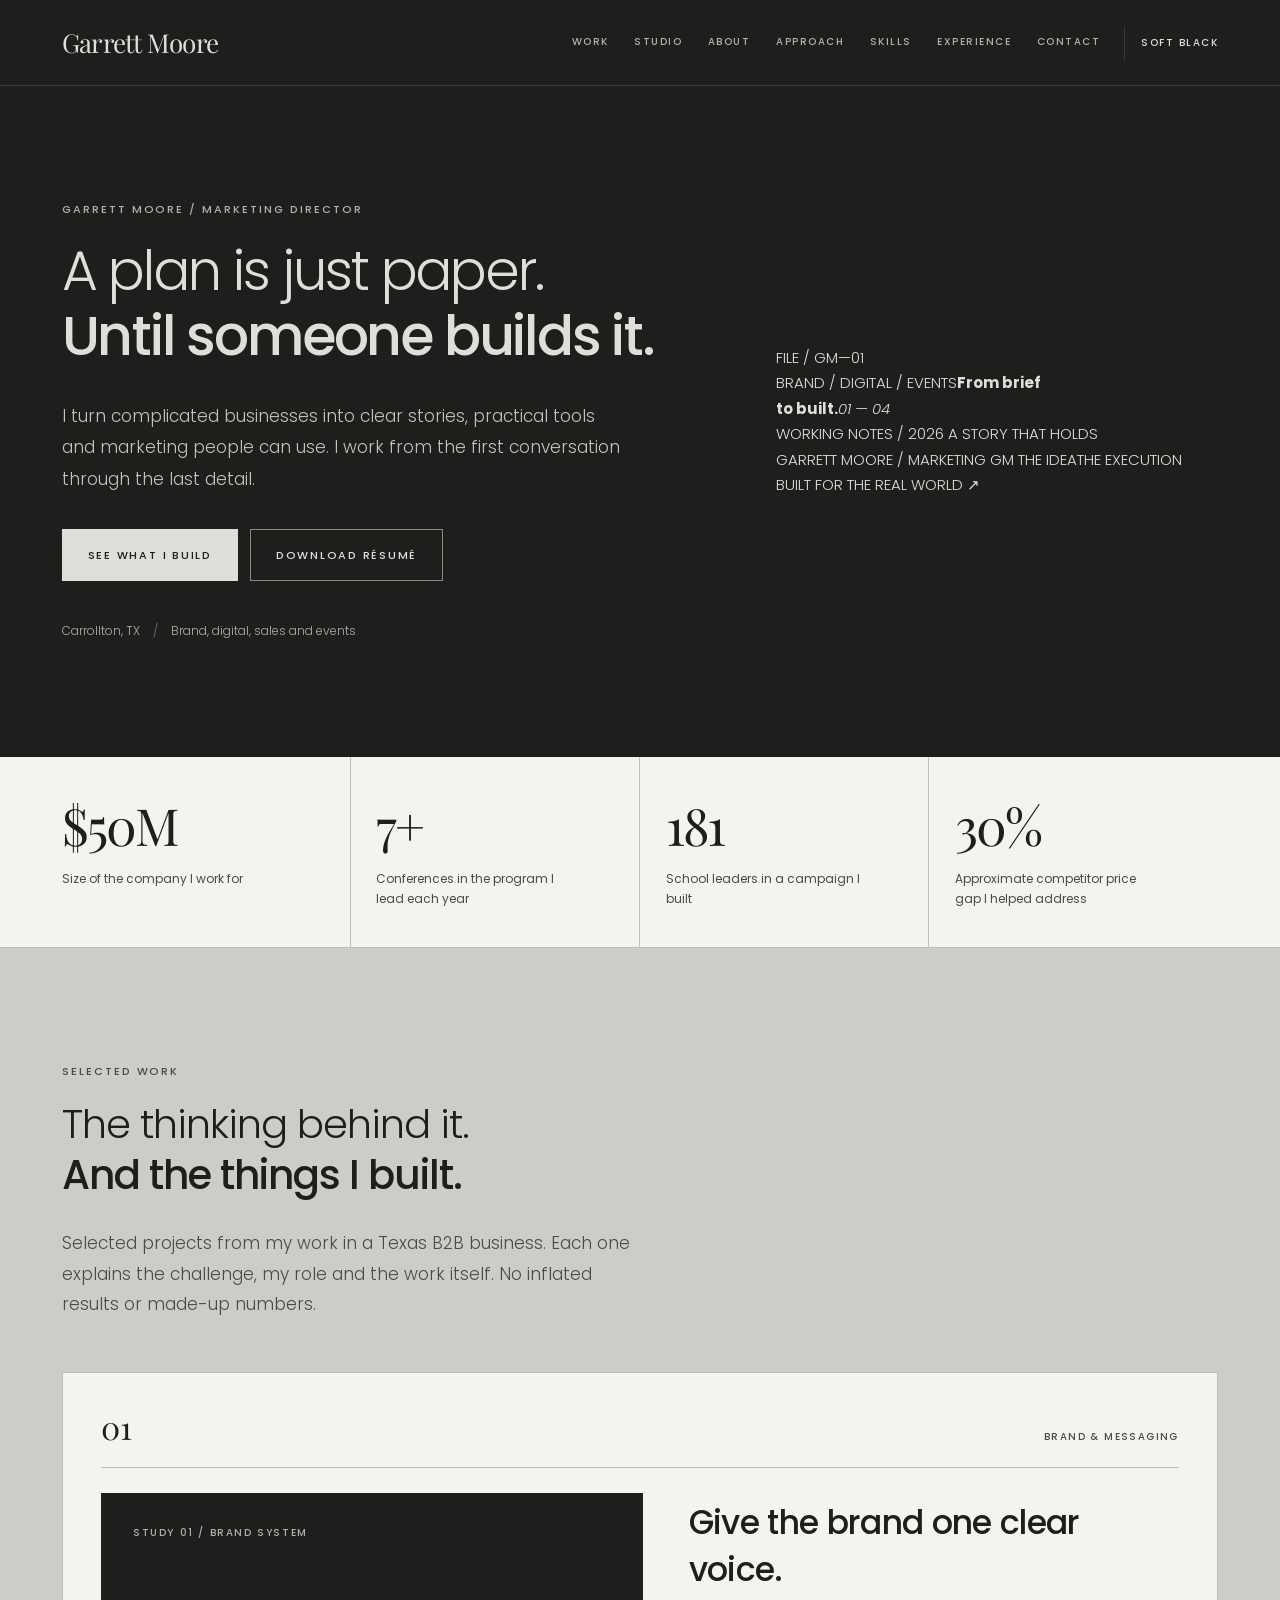
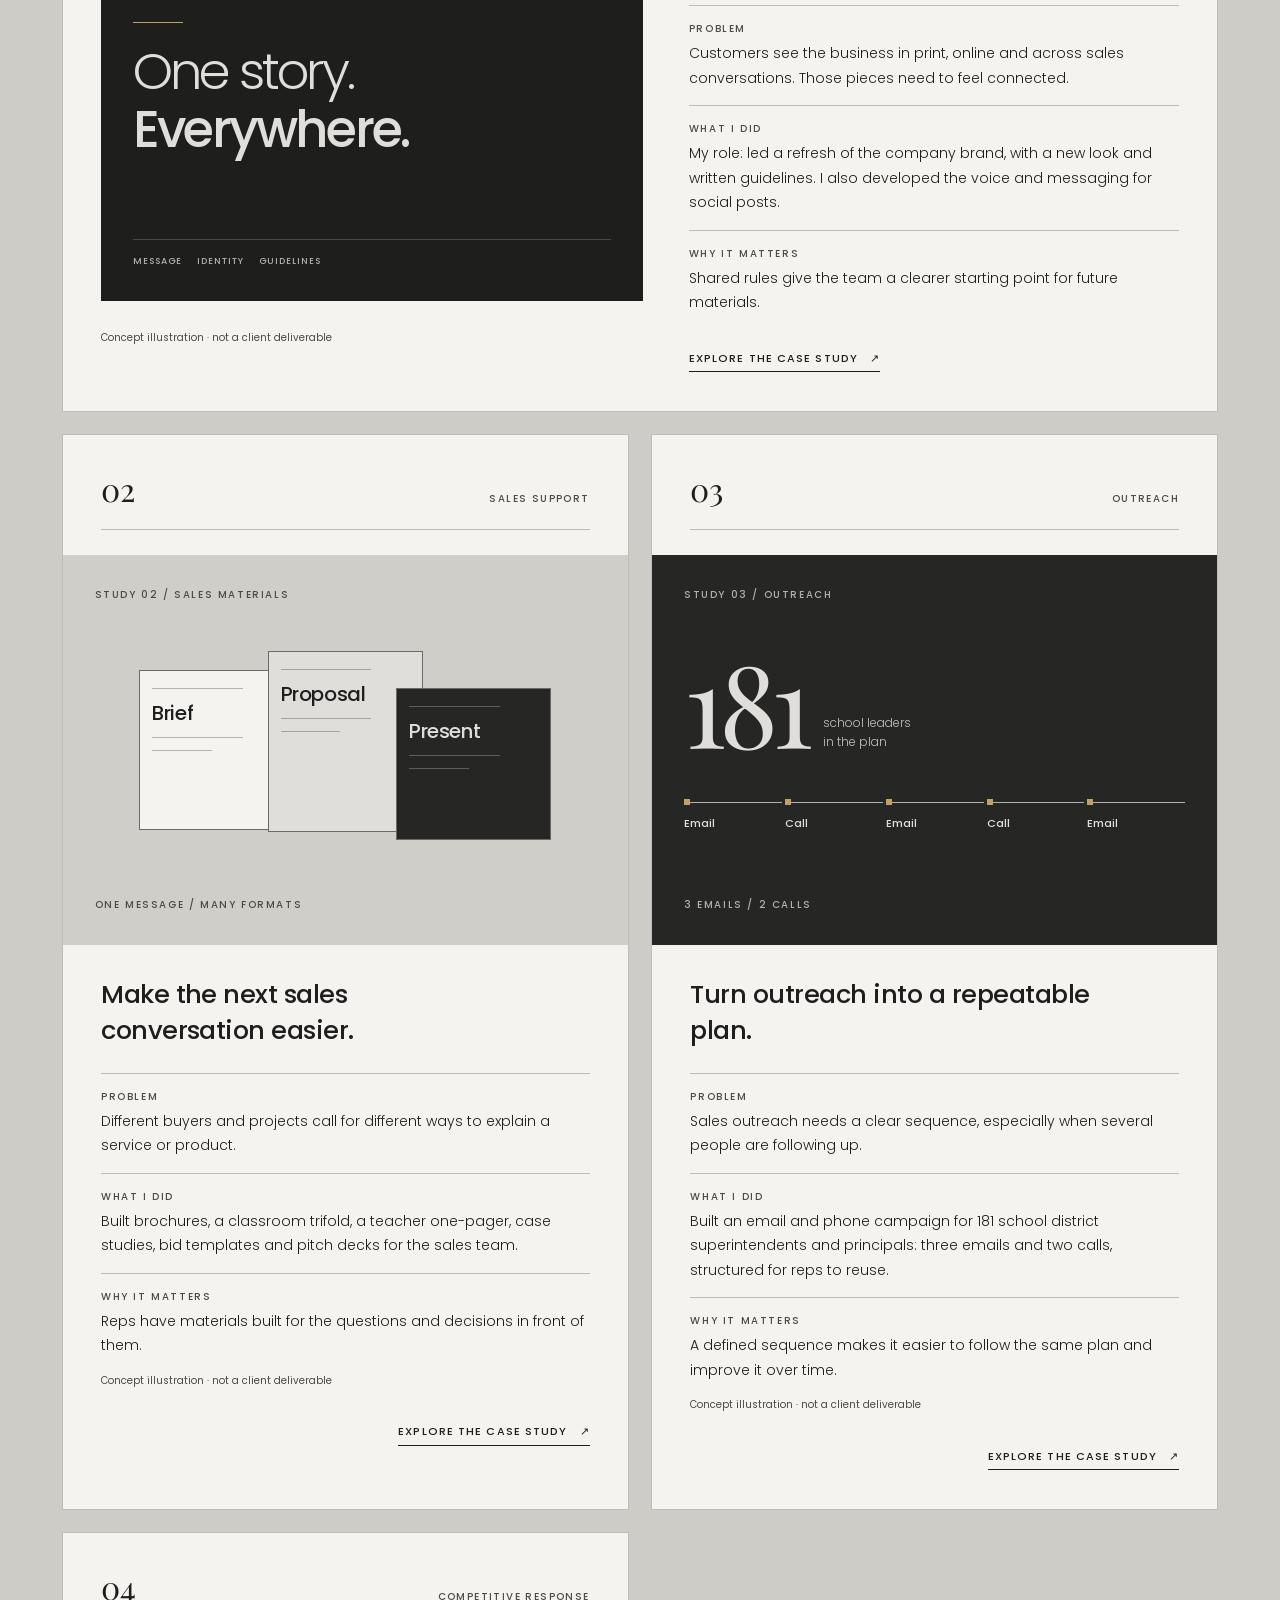
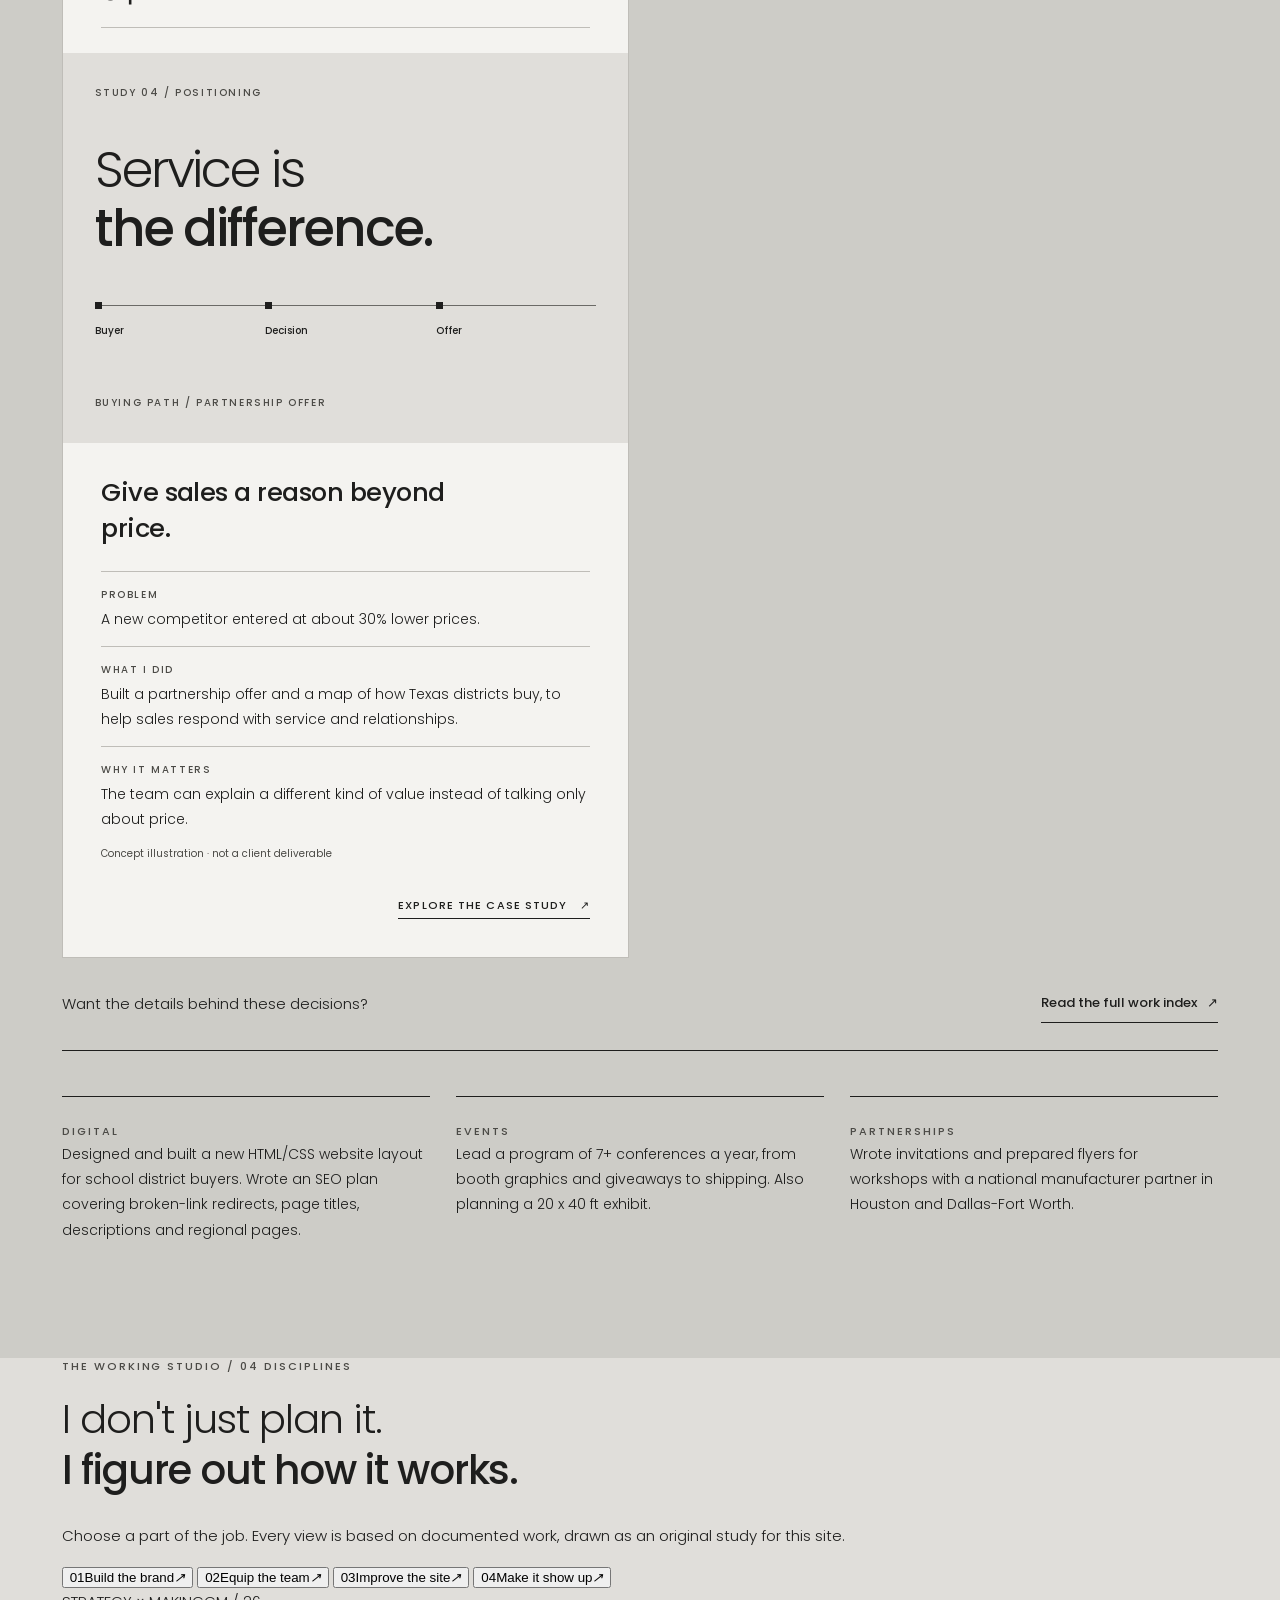
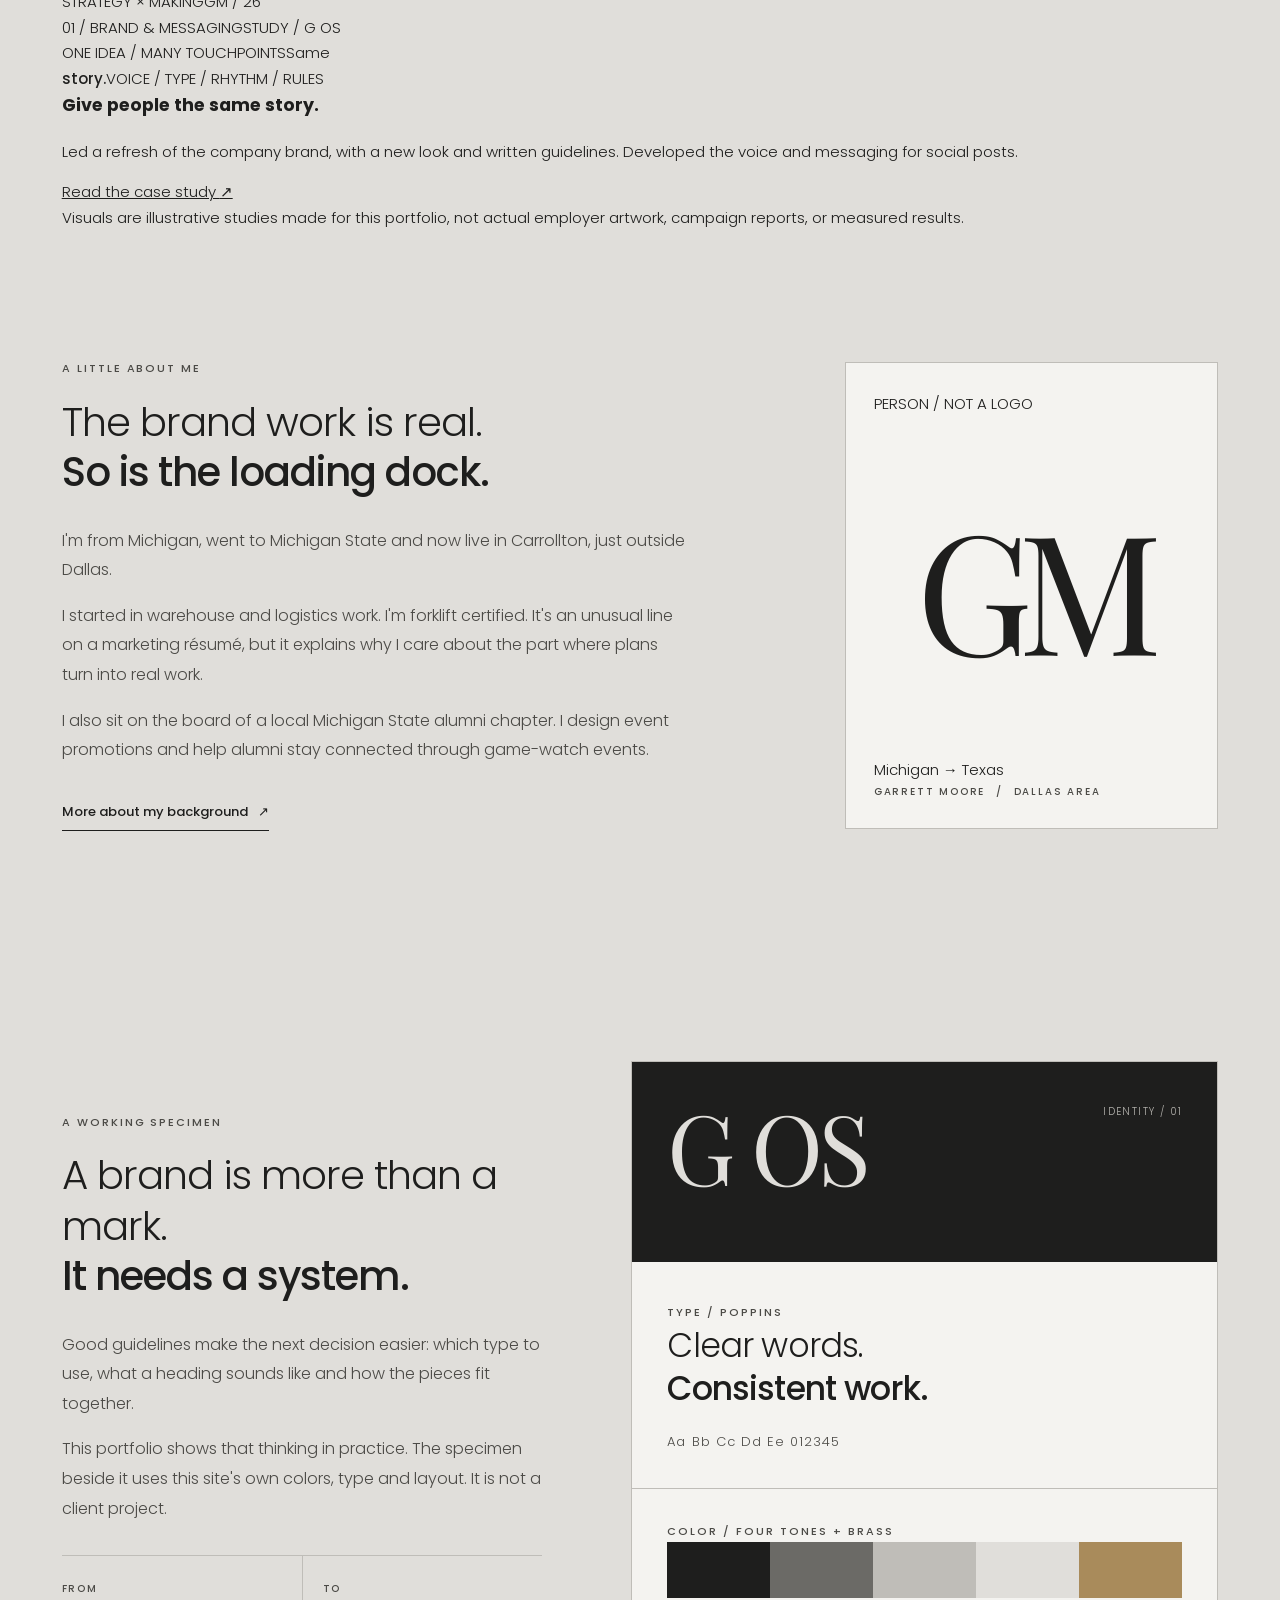
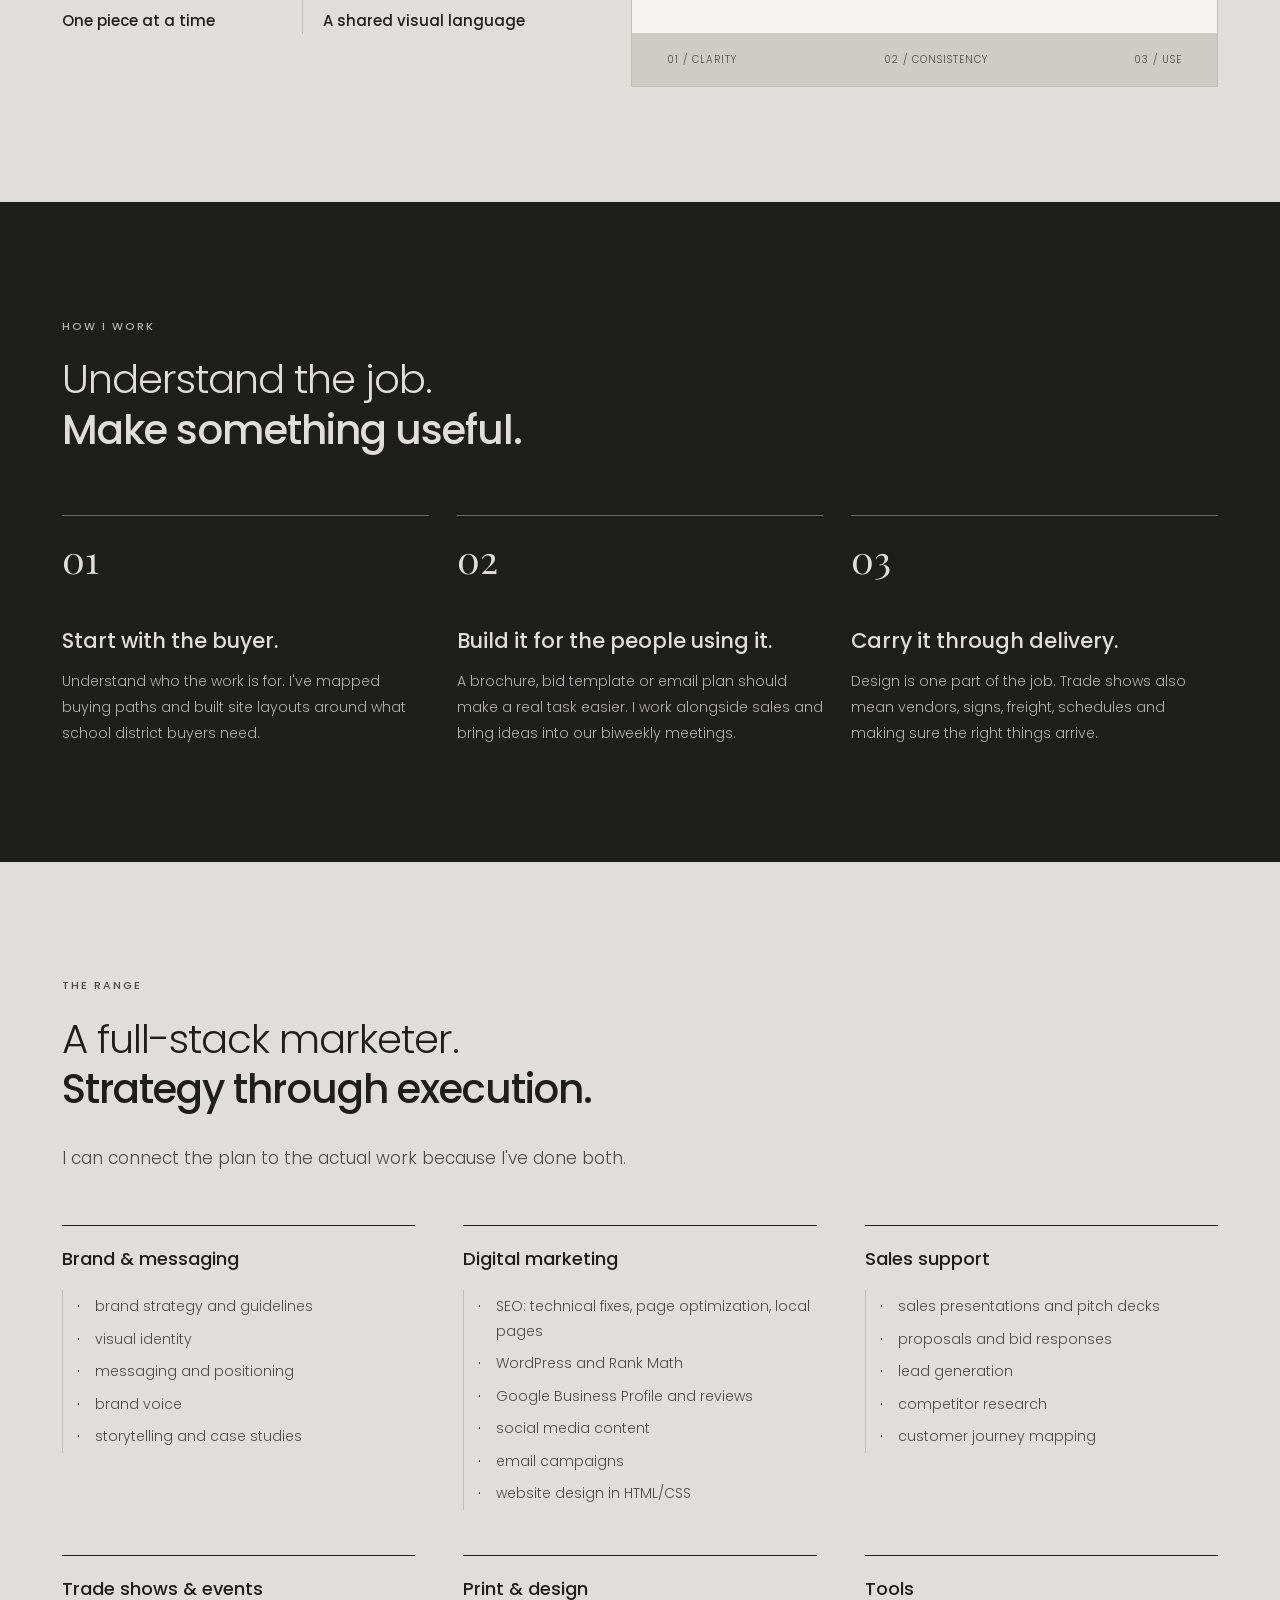
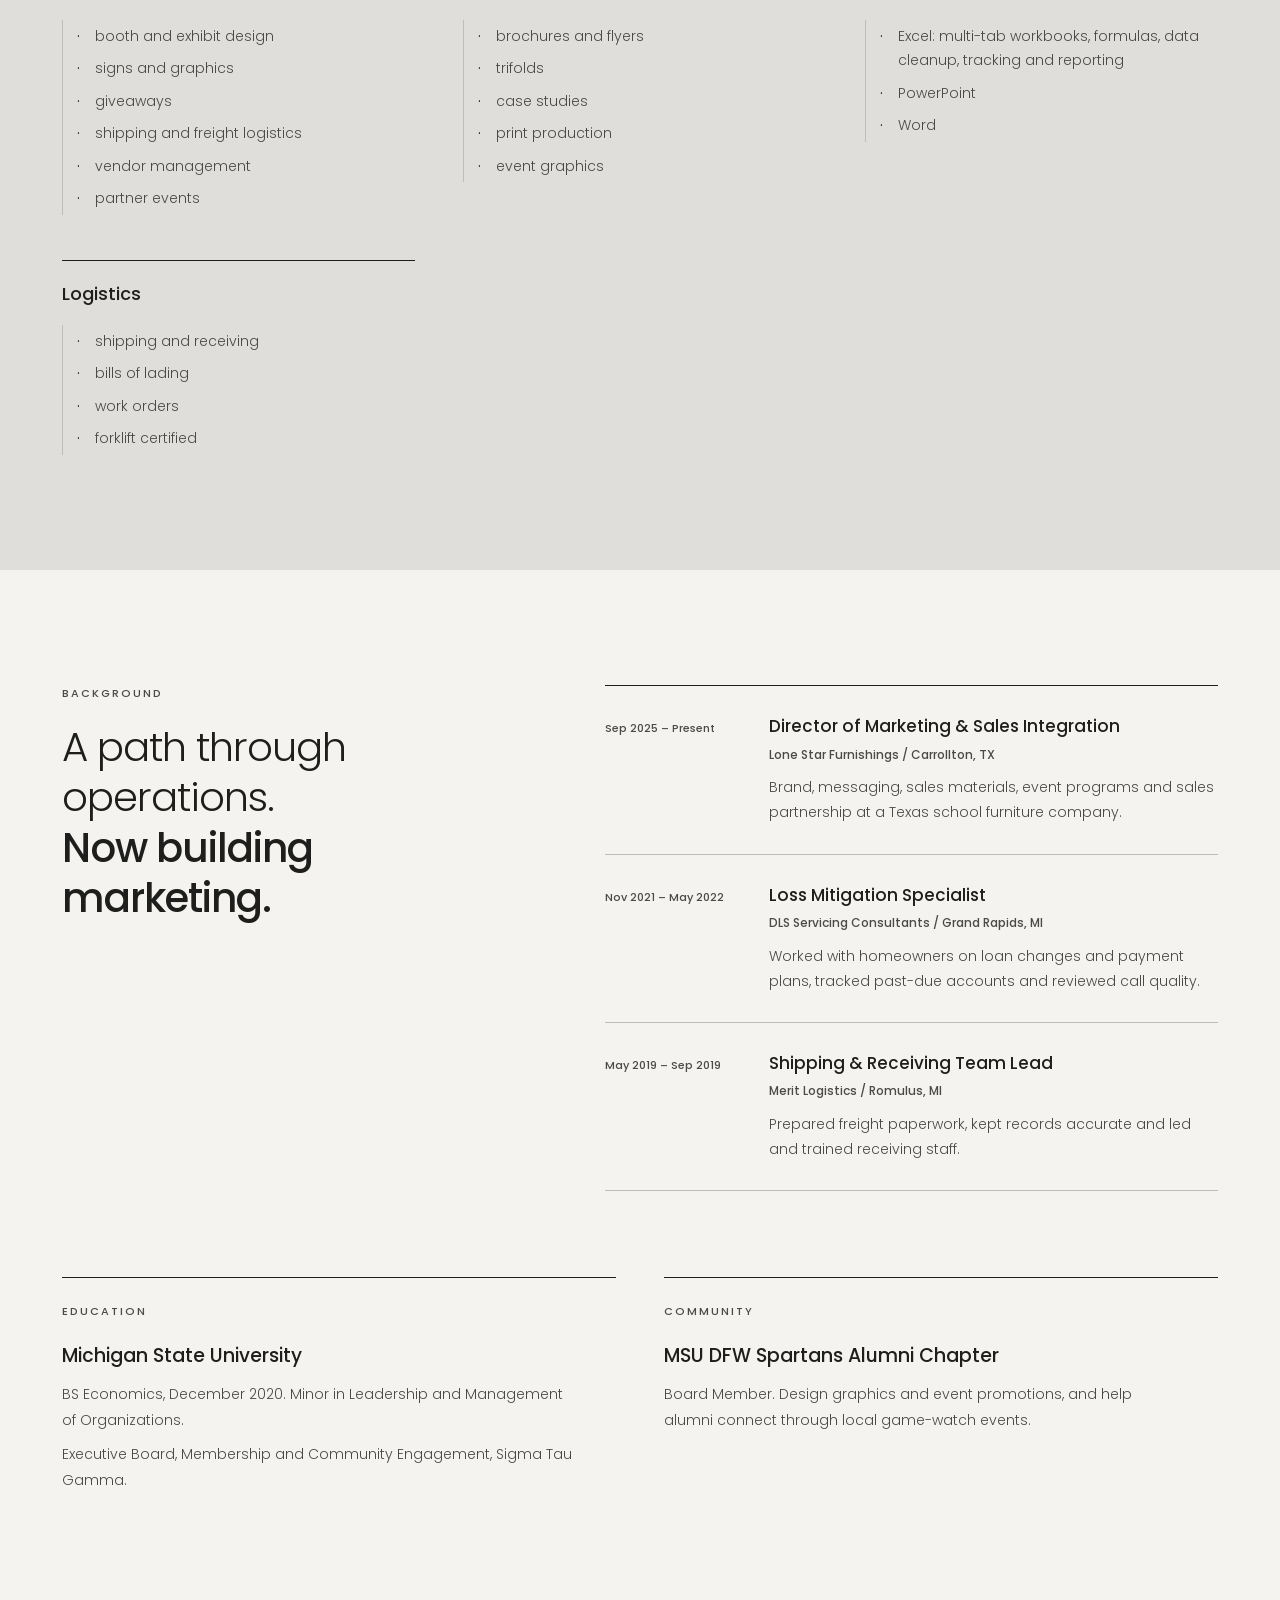
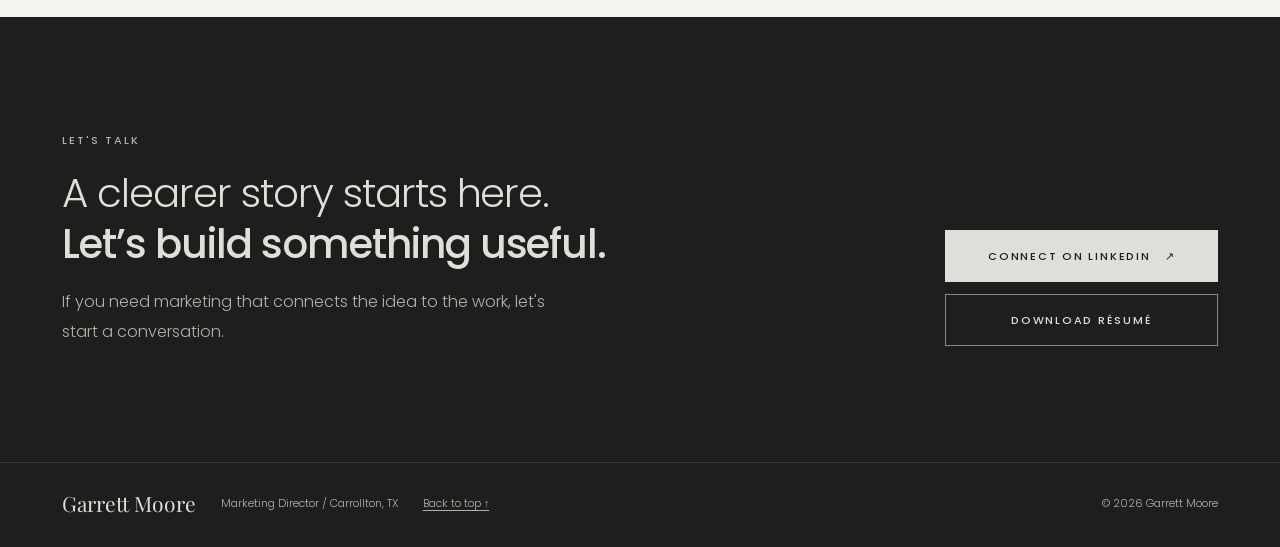
==== commit 038b17c5: "Create signature working-desk hero and interactive marketing studio" ====
--- a/index.html
+++ b/index.html
@@ -27,7 +27,9 @@
   <link rel="preconnect" href="https://fonts.gstatic.com" crossorigin>
   <link href="https://fonts.googleapis.com/css2?family=Playfair+Display:wght@400&amp;family=Poppins:wght@300;400;500&amp;display=swap" rel="stylesheet">
   <link rel="stylesheet" href="styles.css">
+  <link rel="stylesheet" href="studio.css">
   <script src="main.js" defer></script>
+  <script src="studio.js" defer></script>
   <script type="application/ld+json">
   {
     "@context": "https://schema.org",
@@ -51,6 +53,7 @@
       <a class="wordmark" href="#top" aria-label="Garrett Moore, back to top">Garrett <span>Moore</span></a>
       <nav class="site-nav" aria-label="Main navigation">
         <a href="#work">Work</a>
+        <a href="#studio">Studio</a>
         <a href="#about">About</a>
         <a href="#approach">Approach</a>
         <a href="#skills">Skills</a>
@@ -63,27 +66,35 @@
 
   <main id="main">
     <!-- HERO: one promise, two useful actions and a CSS-only mosaic. -->
-    <section class="hero dark-surface" aria-labelledby="hero-title">
+    <div class="reading-progress" aria-hidden="true"><span id="reading-progress-bar"></span></div>
+    <section class="hero dark-surface hero-v3" aria-labelledby="hero-title">
       <div class="container hero-grid">
         <div class="hero-copy">
           <p class="eyebrow eyebrow-on-dark">Garrett Moore / Marketing Director</p>
-          <h1 id="hero-title">Marketing should make sense.<br><strong>And make things happen.</strong></h1>
-          <p class="hero-lead">I turn complex businesses into clear stories and useful marketing. Brand, digital, sales support and events—connected from the first idea to the finished piece.</p>
+          <h1 id="hero-title">A plan is just paper.<br><strong>Until someone builds it.</strong></h1>
+          <p class="hero-lead">I turn complicated businesses into clear stories, practical tools and marketing people can use. I work from the first conversation through the last detail.</p>
           <div class="actions">
-            <a class="button button-primary-on-dark" href="#work">See selected work</a>
+            <a class="button button-primary-on-dark" href="#work">See what I build</a>
             <a class="button button-outline-dark" href="assets/Garrett_Moore_Resume.pdf" download>Download résumé</a>
           </div>
-          <p class="hero-meta">Carrollton, Texas <span aria-hidden="true">/</span> Brand + digital + sales support</p>
-        </div>
-        <div class="mosaic" aria-label="Abstract G OS tile composition in soft black, off-white and brass" role="img">
-          <div class="mosaic-tile mosaic-glyph" aria-hidden="true"><span>G</span></div>
-          <div class="mosaic-tile mosaic-paper" aria-hidden="true"><span class="mosaic-wordmark">GM</span></div>
-          <div class="mosaic-tile mosaic-ladder" aria-hidden="true"><i></i><i></i><i></i><i></i></div>
-          <div class="mosaic-tile mosaic-dark" aria-hidden="true"><span>Make<br>it clear.</span></div>
-          <div class="mosaic-tile mosaic-paper-quiet" aria-hidden="true"></div>
-          <div class="mosaic-tile mosaic-brass" aria-hidden="true"><span class="mosaic-rule"></span></div>
-          <div class="mosaic-tile mosaic-charcoal" aria-hidden="true"></div>
-          <div class="mosaic-tile mosaic-outline" aria-hidden="true"><span class="mosaic-small">G OS<br>01 / 04</span></div>
+          <p class="hero-meta">Carrollton, TX <span aria-hidden="true">/</span> Brand, digital, sales and events</p>
+        </div>
+        <!-- THE WORKING DESK: a typographic illustration made for this portfolio, not actual employer work. -->
+        <div class="folio-desk" role="img" aria-label="Original editorial composition of overlapping paper forms, a GM monogram, a grid and a project note.">
+          <span class="desk-coordinate desk-coordinate-top">FILE / GM—01</span>
+          <div class="desk-guides" aria-hidden="true"></div>
+          <div class="desk-paper desk-paper-back" aria-hidden="true"><span>BRAND / DIGITAL / EVENTS</span><b>From brief<br>to built.</b><i>01 — 04</i></div>
+          <div class="desk-paper desk-paper-mid" aria-hidden="true">
+            <span class="desk-paper-kicker">WORKING NOTES / 2026</span>
+            <span class="desk-paper-line"></span><span class="desk-paper-line"></span><span class="desk-paper-line short"></span>
+            <span class="desk-paper-foot">A STORY THAT HOLDS</span>
+          </div>
+          <div class="desk-paper desk-paper-front" aria-hidden="true">
+            <span class="desk-front-label">GARRETT MOORE / MARKETING</span>
+            <span class="desk-initials">G<span>M</span></span>
+            <span class="desk-front-foot"><span>THE IDEA</span><span>THE EXECUTION</span></span>
+          </div>
+          <span class="desk-coordinate desk-coordinate-bottom">BUILT FOR THE REAL WORLD ↗</span>
         </div>
       </div>
     </section>
@@ -161,20 +172,81 @@
       </div>
     </section>
 
+
+    <!-- WORKSHOP: an interactive view of the range, built as original portfolio art.
+         The diagrams are concepts, not screenshots or client deliverables. -->
+    <section class="studio-section" id="studio" aria-labelledby="studio-title">
+      <div class="container">
+        <div class="studio-section-heading">
+          <div>
+            <p class="eyebrow">The working studio / 04 disciplines</p>
+            <h2 class="statement" id="studio-title">I don't just plan it.<br><strong>I figure out how it works.</strong></h2>
+          </div>
+          <p>Choose a part of the job. Every view is based on documented work, drawn as an original study for this site.</p>
+        </div>
+        <div class="studio-console">
+          <div class="studio-rail" aria-label="Choose a marketing discipline">
+            <button type="button" class="studio-choice is-active" data-studio-tab="brand" aria-pressed="true"><span>01</span><strong>Build the brand</strong><i aria-hidden="true">↗</i></button>
+            <button type="button" class="studio-choice" data-studio-tab="sales" aria-pressed="false"><span>02</span><strong>Equip the team</strong><i aria-hidden="true">↗</i></button>
+            <button type="button" class="studio-choice" data-studio-tab="digital" aria-pressed="false"><span>03</span><strong>Improve the site</strong><i aria-hidden="true">↗</i></button>
+            <button type="button" class="studio-choice" data-studio-tab="events" aria-pressed="false"><span>04</span><strong>Make it show up</strong><i aria-hidden="true">↗</i></button>
+            <div class="studio-rail-bottom"><span>STRATEGY × MAKING</span><span>GM / 26</span></div>
+          </div>
+          <div class="studio-screen" aria-live="polite">
+            <div class="studio-panel is-active" data-studio-panel="brand">
+              <div class="studio-screen-top"><span>01 / BRAND &amp; MESSAGING</span><span>STUDY / G OS</span></div>
+              <div class="studio-visual studio-visual-brand" aria-label="An original typographic brand system specimen for this personal portfolio">
+                <div class="studio-system-display"><span class="studio-system-small">ONE IDEA / MANY TOUCHPOINTS</span><span class="studio-system-big">Same<br><strong>story.</strong></span><span class="studio-system-bottom">VOICE / TYPE / RHYTHM / RULES</span></div>
+                <div class="studio-system-swatches"><i></i><i></i><i></i><i></i></div>
+              </div>
+              <div class="studio-screen-detail"><div><h3>Give people the same story.</h3><p>Led a refresh of the company brand, with a new look and written guidelines. Developed the voice and messaging for social posts.</p></div><a href="work.html#brand-refresh">Read the case study <span aria-hidden="true">↗</span></a></div>
+            </div>
+            <div class="studio-panel" data-studio-panel="sales" hidden>
+              <div class="studio-screen-top"><span>02 / SALES SUPPORT</span><span>STUDY / FORMATS</span></div>
+              <div class="studio-visual studio-visual-sales" aria-label="Illustrated collection of print and presentation formats">
+                <div class="studio-sales-one"><small>01 / BRIEF</small><b>One<br>clear<br>idea.</b><i></i><i></i></div>
+                <div class="studio-sales-two"><small>02 / DECK</small><b>Make the<br>case.</b><i></i><i></i></div>
+                <div class="studio-sales-three"><small>03 / PROPOSAL</small><b>Make it<br>usable.</b><i></i><i></i></div>
+              </div>
+              <div class="studio-screen-detail"><div><h3>Make the next conversation easier.</h3><p>Built brochures, case studies, bid templates and presentations that sales representatives can use in different buying conversations.</p></div><a href="work.html#sales-enablement">Read the case study <span aria-hidden="true">↗</span></a></div>
+            </div>
+            <div class="studio-panel" data-studio-panel="digital" hidden>
+              <div class="studio-screen-top"><span>03 / DIGITAL MARKETING</span><span>STUDY / SITE PLAN</span></div>
+              <div class="studio-visual studio-visual-digital" aria-label="Concept diagram showing three parts of an SEO and website design plan">
+                <div class="studio-browser"><div class="studio-browser-top"><span></span><span></span><span></span><b>PAGE STRUCTURE / SPECIMEN</b></div><div class="studio-browser-body"><span>BUYER-FIRST LAYOUT</span><strong>Find it.<br>Understand it.</strong><div class="studio-browser-chips"><i>Redirects</i><i>Page titles</i><i>Local pages</i></div></div></div>
+              </div>
+              <div class="studio-screen-detail"><div><h3>Start with the person searching.</h3><p>Designed and built an HTML/CSS website layout for school district buyers and wrote an SEO improvement plan. The layout is not claimed as launched, and no ranking lift is claimed.</p></div><a href="#skills">See digital skills <span aria-hidden="true">↗</span></a></div>
+            </div>
+            <div class="studio-panel" data-studio-panel="events" hidden>
+              <div class="studio-screen-top"><span>04 / EVENTS &amp; LOGISTICS</span><span>STUDY / DELIVERY</span></div>
+              <div class="studio-visual studio-visual-events" aria-label="Concept drawing of an exhibition floor plan and a logistics sequence">
+                <div class="studio-event-plan"><div class="studio-event-back">SHOW / FLOOR PLAN</div><div class="studio-event-zone">BOOTH<br><strong>DESIGN</strong></div><div class="studio-event-track"><span>SIGNS</span><span>GRAPHICS</span><span>FREIGHT</span></div></div>
+                <div class="studio-event-stat"><b>7<span>+</span></b><small>CONFERENCES<br>PER YEAR</small></div>
+              </div>
+              <div class="studio-screen-detail"><div><h3>Good design has to arrive.</h3><p>Lead a program of 7+ conferences a year, including booth graphics, giveaways, shipping and vendors. Planning a 20 × 40 ft exhibit.</p></div><a href="#experience">See my background <span aria-hidden="true">↗</span></a></div>
+            </div>
+          </div>
+        </div>
+        <p class="studio-disclosure">Visuals are illustrative studies made for this portfolio, not actual employer artwork, campaign reports, or measured results.</p>
+      </div>
+    </section>
+
     <!-- ABOUT: only approved personal details; optional portrait slot needs no image. -->
     <section class="section" id="about" aria-labelledby="about-title">
       <div class="container about-grid">
         <div class="section-copy">
           <p class="eyebrow">A little about me</p>
-          <h2 class="statement" id="about-title">I know the creative side.<br><strong>And the loading dock.</strong></h2>
+          <h2 class="statement" id="about-title">The brand work is real.<br><strong>So is the loading dock.</strong></h2>
           <p>I'm from Michigan, went to Michigan State and now live in Carrollton, just outside Dallas.</p>
-          <p>I started in warehouse and logistics work. I'm forklift certified. It's not the usual opening line for a marketing director, but it's part of how I got here.</p>
+          <p>I started in warehouse and logistics work. I'm forklift certified. It's an unusual line on a marketing résumé, but it explains why I care about the part where plans turn into real work.</p>
           <p>I also sit on the board of a local Michigan State alumni chapter. I design event promotions and help alumni stay connected through game-watch events.</p>
           <a class="text-link" href="https://www.linkedin.com/in/garrettm-lsf" target="_blank" rel="noopener noreferrer">More about my background <span aria-hidden="true">↗</span></a>
         </div>
-        <div class="portrait-frame" aria-label="Typographic portrait space, currently showing Garrett Moore's initials" role="img">
+        <div class="portrait-frame portrait-v3" aria-label="Typographic portrait space, currently showing Garrett Moore's initials" role="img">
           <!-- When you have a headshot, replace this initials div with an img element. -->
+          <span class="portrait-index">PERSON / NOT A LOGO</span>
           <div class="portrait-initials">GM</div>
+          <span class="portrait-aside">Michigan → Texas</span>
           <span class="portrait-caption">Garrett Moore <span> / </span> Dallas area</span>
         </div>
       </div>
--- a/styles.css
+++ b/styles.css
@@ -198,6 +198,110 @@
 .error-layout { min-height: 100vh; display: flex; align-items: center; }
 .error-number { margin: 0; font: 400 clamp(100px, 22vw, 260px)/1 var(--display); letter-spacing: -.06em; }
 .error-message { margin: 20px 0 35px; font-size: clamp(27px, 3.4vw, 44px); line-height: 1.35; font-weight: 300; }
+
+
+/* PORTFOLIO V2 / EDITORIAL CASE WORK: pure CSS illustrations of documented work.
+   These are explicitly explanatory compositions, never client collateral. */
+.case-grid-editorial { gap: 22px; }
+.case-grid-editorial .case-card { --card-pad: clamp(26px, 3vw, 42px); padding: var(--card-pad); }
+.case-grid-editorial .case-card:first-child { grid-column: 1 / -1; display: grid; grid-template-columns: minmax(0,1.05fr) minmax(0,.95fr); gap: 0 46px; }
+.case-grid-editorial .case-card:first-child .case-top { grid-column: 1 / -1; }
+.case-grid-editorial .case-card:first-child .case-art { grid-column: 1; grid-row: 2 / 5; margin-inline: 0; margin-bottom: 14px; min-height: 365px; aspect-ratio: auto; }
+.case-grid-editorial .case-card:first-child h3 { grid-column: 2; grid-row: 2; align-self: end; padding-top: 32px; margin: 0 0 12px; font-size: clamp(24px, 2.6vw, 38px); }
+.case-grid-editorial .case-card:first-child .case-details { grid-column: 2; grid-row: 3; }
+.case-grid-editorial .case-card:first-child .case-illustration-note { grid-column: 1; grid-row: 5; }
+.case-grid-editorial .case-card:first-child .case-link { grid-column: 2; grid-row: 5; }
+.case-art { position: relative; display: flex; flex-direction: column; justify-content: space-between; gap: 18px; min-width: 0; min-height: 260px; aspect-ratio: 1.45; overflow: hidden; margin: 25px calc(-1 * var(--card-pad)) 0; padding: clamp(22px,3vw,32px); background: #1e1e1d; color: #e0deda; }
+.art-kicker,.art-footer { position: relative; z-index: 1; font: 500 10px/1.6 var(--sans); letter-spacing: .16em; text-transform: uppercase; color: #b3b1ac; }
+.art-footer { margin-top: auto; }
+.case-art-brand { background: #1e1e1d; }
+.art-brand-lines { position: relative; z-index: 1; display: grid; margin: auto 0; font: 300 clamp(34px,4vw,63px)/1.13 var(--sans); letter-spacing: -.055em; }
+.art-brand-lines strong { font-weight: 500; }
+.art-brand-lines::before { content:""; width: 50px; border-top: 1px solid #bfa06a; margin-bottom: 20px; }
+.art-brand-footer { display: flex; flex-wrap: wrap; gap: 15px; padding-top: 15px; border-top: 1px solid #4a4945; font: 500 9px/1.5 var(--sans); letter-spacing: .1em; text-transform: uppercase; color: #b3b1ac; }
+.case-art-sales { background: #d0cec9; color: #1e1e1d; }
+.case-art-sales .art-kicker,.case-art-sales .art-footer { color: #4b4a46; }
+.art-docs { position: relative; display: flex; align-items: center; justify-content: center; gap: 0; flex: 1; min-height: 130px; }
+.art-doc { width: 31%; min-width: 0; height: 160px; display: flex; flex-direction: column; gap: 12px; padding: 17px 12px; border: 1px solid #6b6a66; background: #f4f3f0; transform: translateX(9%); }
+.art-doc + .art-doc { margin-left: -13px; }
+.art-doc-two { height: 181px; background: #e0deda; transform: translateY(-9px); }
+.art-doc-three { height: 152px; background: #262625; color: #e0deda; transform: translate(-9% , 14px); }
+.art-doc i { display: block; width: 70%; height: 1px; background: currentColor; opacity: .3; }
+.art-doc i:last-child { width: 46%; }
+.art-doc b { font: 500 clamp(12px,1.7vw,20px)/1.2 var(--sans); letter-spacing: -.02em; overflow-wrap: anywhere; }
+.case-art-outreach { background: #262625; }
+.art-outreach-heading { display: flex; align-items: end; gap: 17px; margin-block: auto; }
+.art-outreach-heading strong { font: 400 clamp(65px,10vw,114px)/.85 var(--display); letter-spacing: -.06em; }
+.art-outreach-heading span { font-size: 12px; line-height: 1.6; color: #c5c3bd; }
+.art-sequence { display: grid; grid-template-columns: repeat(5,minmax(0,1fr)); gap: 3px; margin-bottom: 14px; }
+.art-sequence span { border-top: 1px solid #b3b1ac; padding-top: 10px; color: #e0deda; font: 500 clamp(8px,1vw,11px)/1.5 var(--sans); }
+.art-sequence span::before { content:""; display: block; width: 6px; height: 6px; margin: -14px 0 10px; background: #bfa06a; }
+.case-art-map { background: #e0deda; color: #1e1e1d; }
+.case-art-map .art-kicker,.case-art-map .art-footer { color: #4b4a46; }
+.art-map-title { margin: auto 0; font: 300 clamp(31px,4vw,53px)/1.15 var(--sans); letter-spacing: -.04em; }
+.art-map-title strong { font-weight: 500; }
+.art-route { display: grid; grid-template-columns: repeat(3,1fr); gap: 10px; align-items: start; border-top: 1px solid #6b6a66; margin: 9px 0 18px; }
+.art-route span { position: relative; padding-top: 17px; font: 500 10px/1.5 var(--sans); }
+.art-route span::before { content: ""; position: absolute; top: -4px; left: 0; width: 7px; height: 7px; background: #1e1e1d; }
+.case-illustration-note { margin: 15px 0 0; color: var(--muted); font: 400 10px/1.55 var(--sans); }
+.case-link { display: inline-flex; width: fit-content; gap: 12px; align-self: end; align-items: center; margin-top: 25px; padding: 10px 0 5px; border-bottom: 1px solid var(--ink); font: 500 11px/1.5 var(--sans); letter-spacing: .1em; text-transform: uppercase; text-decoration: none; }
+.case-link:hover { color: var(--gold-deep); border-color: var(--gold-deep); }
+.case-library-cta { display: flex; flex-wrap: wrap; gap: 18px; justify-content: space-between; align-items: center; padding: 27px 0; border-bottom: 1px solid var(--ink); }
+.case-library-cta p { margin: 0; font-size: 15px; }
+.case-library-cta a { flex: 0 0 auto; }
+.case-grid-editorial .case-card { transition: border-color 250ms ease-out; }
+.case-grid-editorial .case-card:focus-within { border-color: var(--gold-deep); }
+
+/* CASE STUDY ARCHIVE: distinct navigable pages, no JS required. */
+.work-page .site-header { position: relative; }
+.work-hero { background: #1e1e1d; color: #e0deda; padding-block: clamp(76px,9vw,135px); }
+.work-hero .eyebrow { color: #b3b1ac; }
+.work-hero h1 { font: 300 clamp(42px,6vw,80px)/1.14 var(--sans); letter-spacing: -.045em; max-width: 900px; margin: 0 0 30px; }
+.work-hero h1 strong { font-weight: 500; }
+.work-hero p:not(.eyebrow) { max-width: 610px; font-size: 17px; line-height: 1.85; color: #c5c3bd; }
+.work-index { display: flex; flex-wrap: wrap; gap: 10px 28px; margin-top: 40px; }
+.work-index a { padding: 10px 0; border-bottom: 1px solid #686761; font: 500 11px/1.4 var(--sans); text-decoration: none; text-transform: uppercase; letter-spacing: .08em; }
+.work-index a:hover { color: #cdb07a; border-color: #cdb07a; }
+.story { padding-block: clamp(76px,9vw,128px); border-bottom: 1px solid var(--line); scroll-margin-top: 20px; }
+.story:nth-child(even) { background: var(--paper); }
+.story-heading { display: grid; grid-template-columns: minmax(0,.85fr) minmax(0,1.15fr); gap: 48px; align-items: start; margin-bottom: 45px; }
+.story-heading h2 { font: 300 clamp(36px,4.2vw,57px)/1.22 var(--sans); letter-spacing: -.045em; margin: 0; }
+.story-heading h2 strong { font-weight: 500; }
+.story-intro { max-width: 530px; color: var(--muted); font-size: 17px; line-height: 1.85; }
+.story-body { display: grid; grid-template-columns: minmax(0,1fr) minmax(0,1fr); gap: clamp(25px,5vw,75px); }
+.story-body h3 { margin: 0 0 12px; font-size: 12px; font-weight: 500; letter-spacing: .14em; text-transform: uppercase; }
+.story-body p,.story-body li { font-size: 15px; line-height: 1.9; }
+.story-body p { color: var(--muted); }
+.story-body ul { margin: 0; padding-left: 19px; }
+.story-body li + li { margin-top: 10px; }
+.story-proof { background: #262625; color: #e0deda; padding: clamp(25px,4vw,55px); display: grid; grid-template-columns: 1fr 1fr; gap: 25px; align-items: end; margin: 0 0 34px; }
+.story-proof .large { font: 400 clamp(55px,8vw,116px)/1 var(--display); letter-spacing: -.05em; }
+.story-proof p { max-width: 300px; margin: 0; color: #c5c3bd; font-size: 14px; }
+.story-proof small { grid-column: 1 / -1; color: #b3b1ac; font-size: 11px; }
+.story .story-footnote { max-width: 750px; margin-top: 35px; color: var(--muted); font-size: 12px; line-height: 1.7; border-top: 1px solid var(--line); padding-top: 17px; }
+.story-next { display: inline-flex; margin-top: 30px; font: 500 11px/1.5 var(--sans); letter-spacing: .12em; text-transform: uppercase; }
+@media (max-width: 830px) {
+  .case-grid-editorial .case-card:first-child { display: flex; grid-column: 1 / -1; }
+  .case-grid-editorial .case-card:first-child .case-art { aspect-ratio: 1.45; min-height: 270px; }
+  .case-grid-editorial .case-card:first-child h3 { margin: 25px 0 15px; }
+  .case-grid-editorial .case-card:first-child .case-link { align-self: flex-start; }
+  .story-heading, .story-body { grid-template-columns: 1fr; gap: 20px; }
+}
+@media (max-width: 570px) {
+  .case-grid-editorial .case-card:first-child .case-art { min-height: 240px; }
+  .case-art { min-height: 230px; }
+  .art-doc { height: 132px; }.art-doc-two { height: 148px; }.art-doc-three { height: 128px; }
+  .art-brand-lines { font-size: clamp(37px,10vw,54px); }
+  .story-proof { grid-template-columns: 1fr; gap: 12px; }
+}
+@media print {
+  .case-art, .case-library-cta, .case-link, .work-index { display: none !important; }
+  .case-grid-editorial .case-card:first-child { display: block; }
+  .story { padding-block: 25px; }
+  .story-heading, .story-body { display: block; }
+  .story-proof { background: #fff !important; color: #111 !important; border: 1px solid #bbb; }
+  .story-proof p,.story-proof small { color: #111 !important; }
+}
 
 /* Responsive: no collapsed navigation or JavaScript-only menu. */
 @media (max-width: 1120px) {
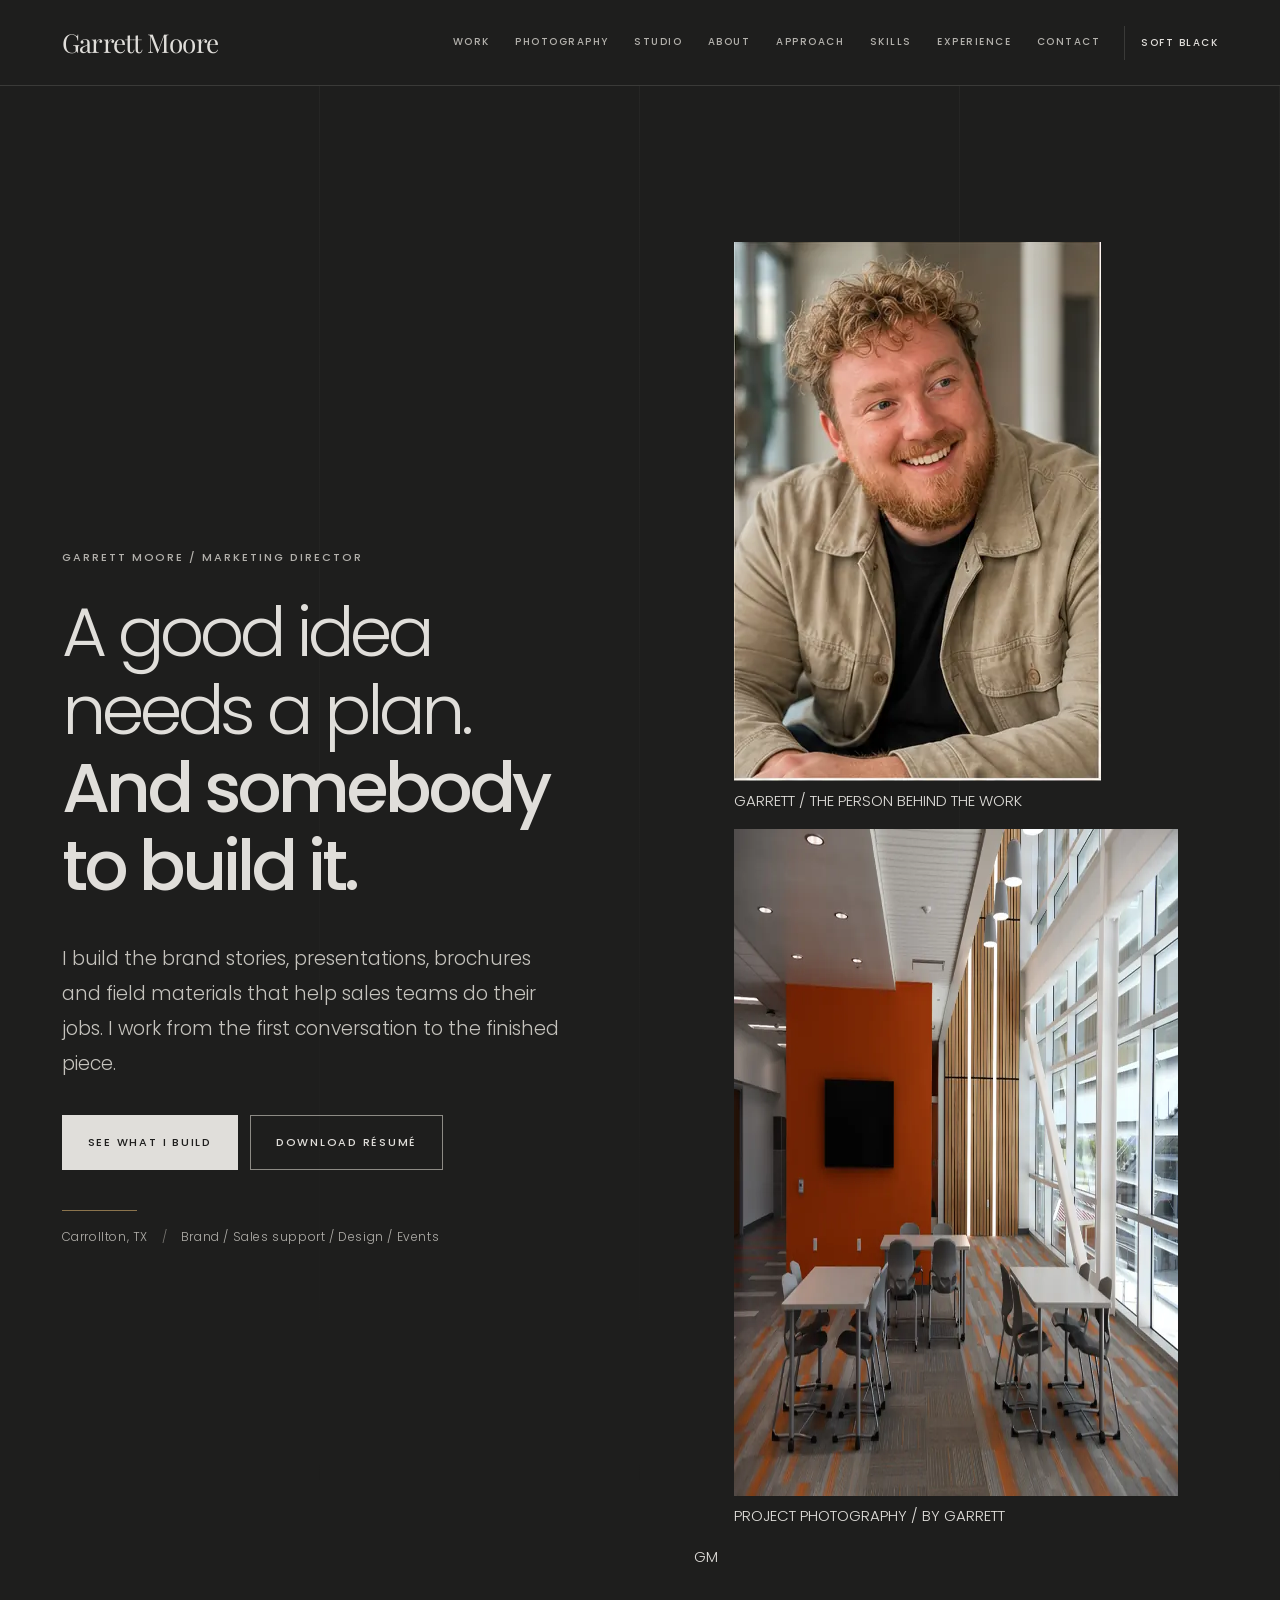
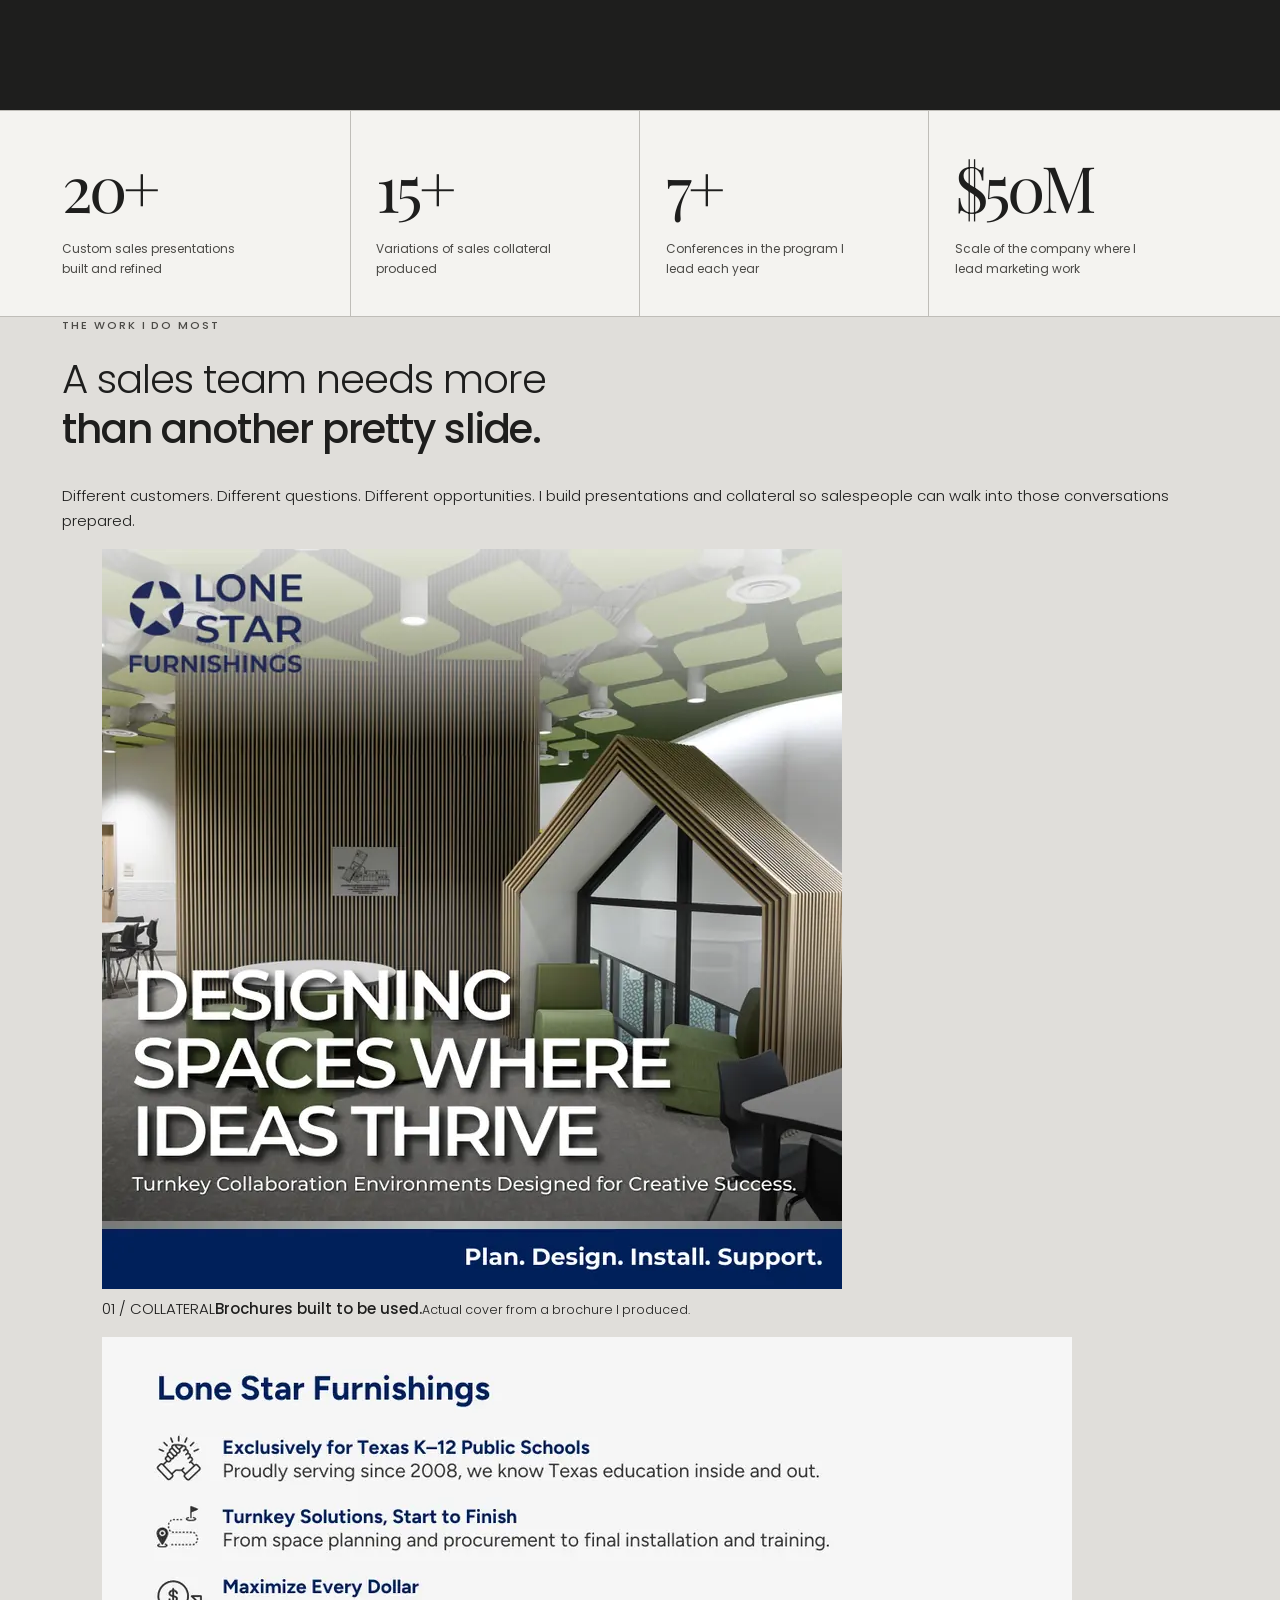
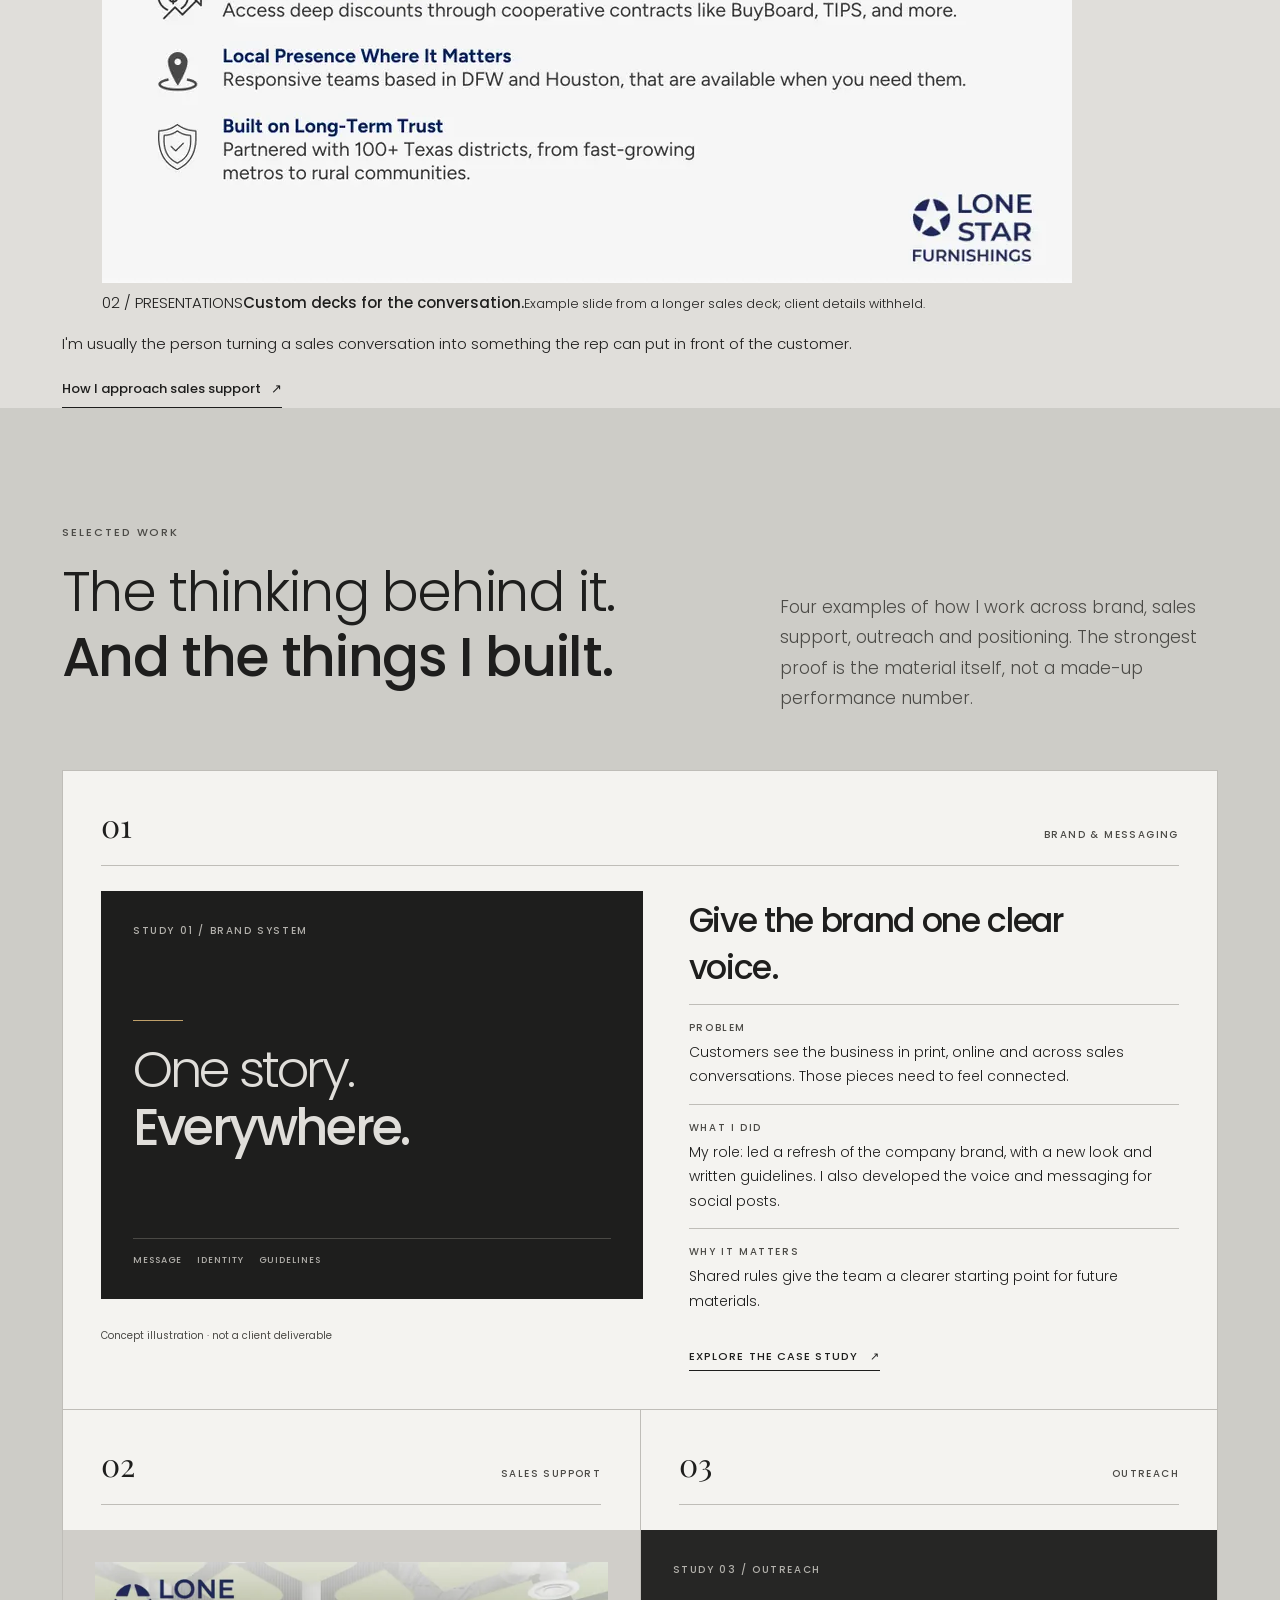
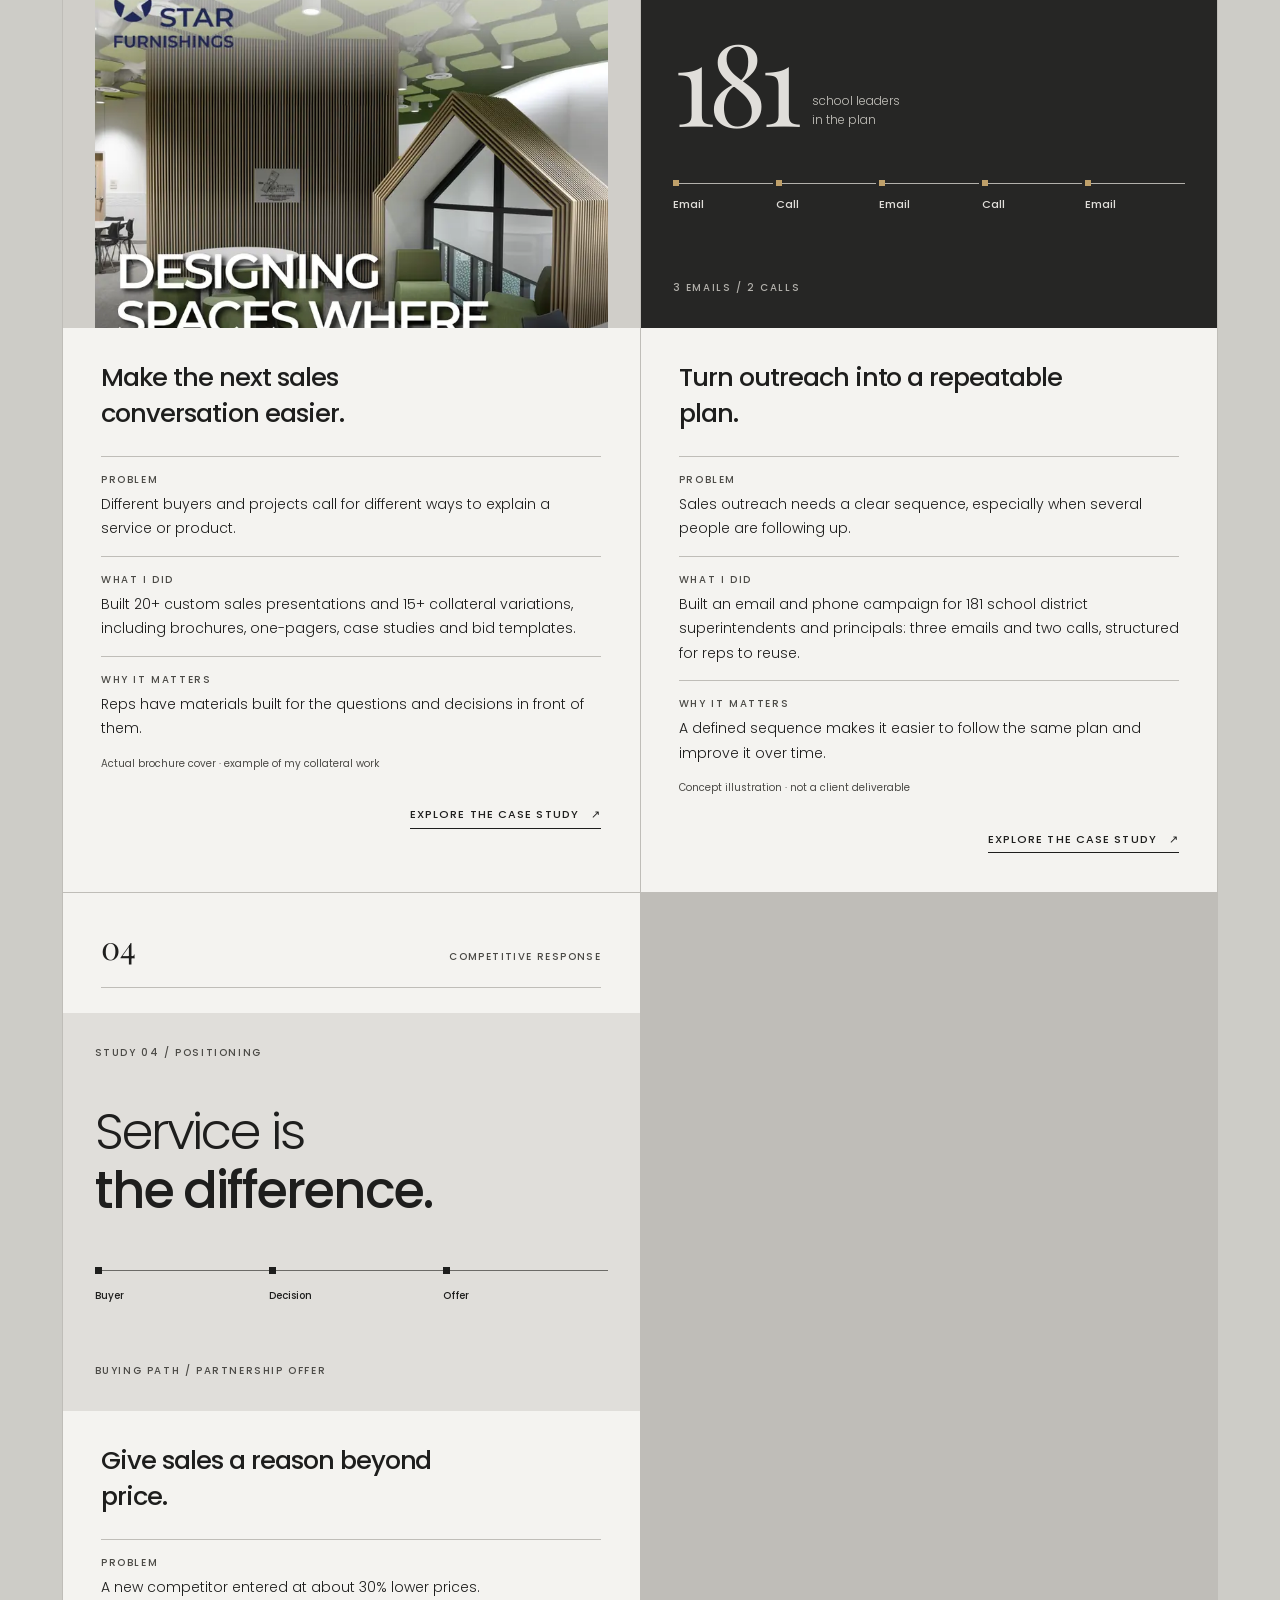
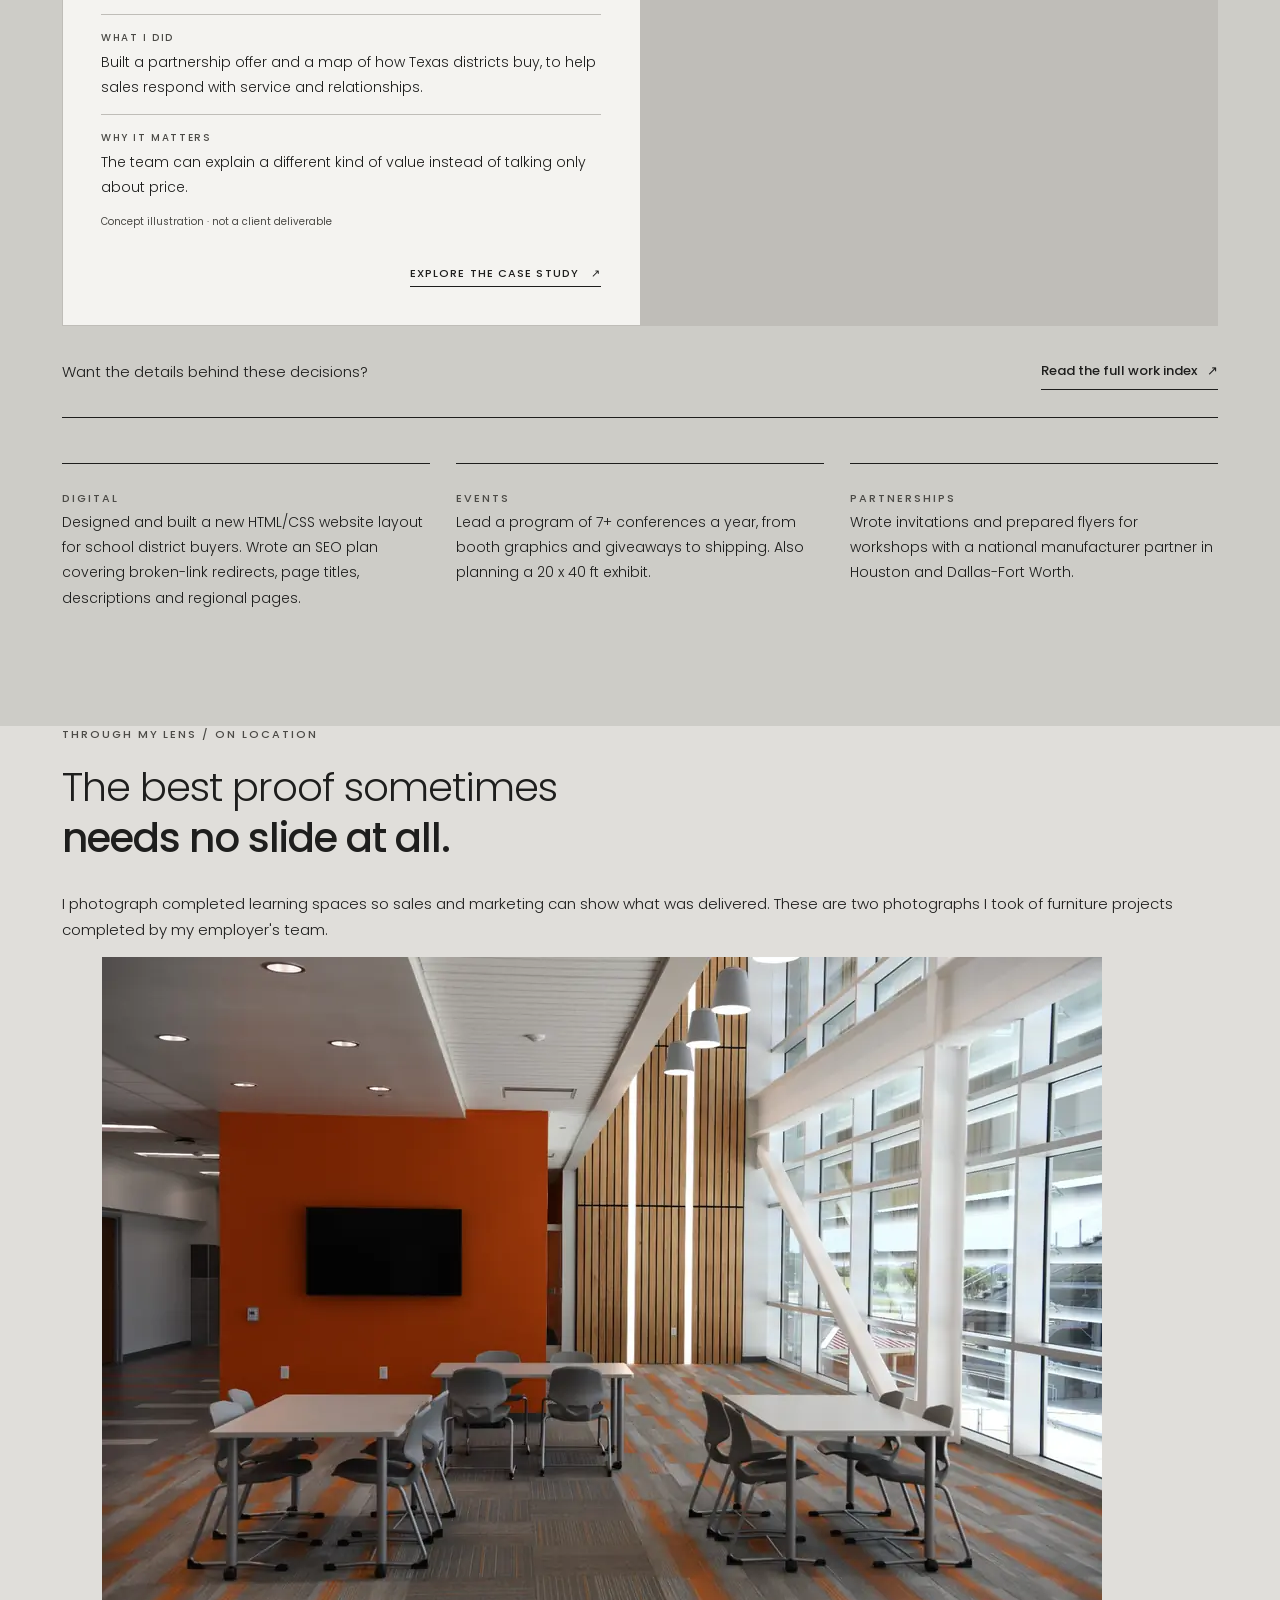
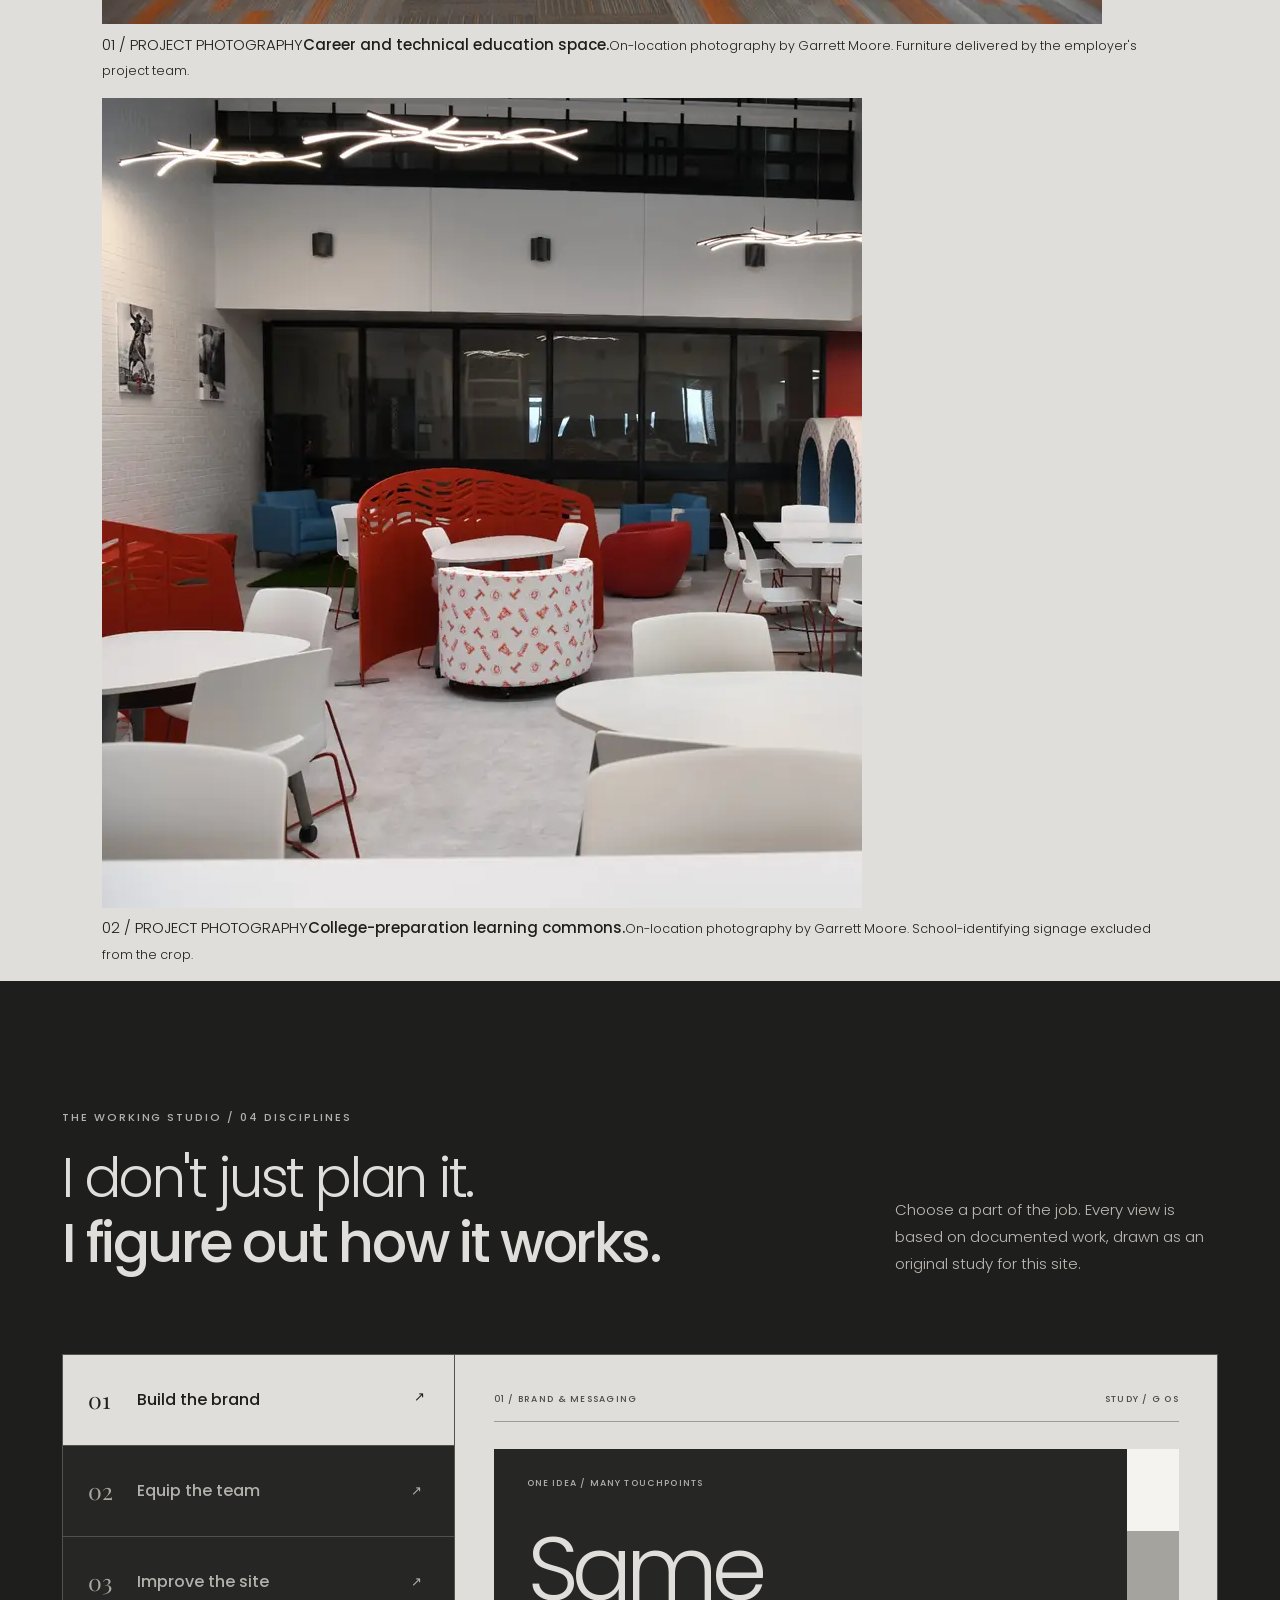
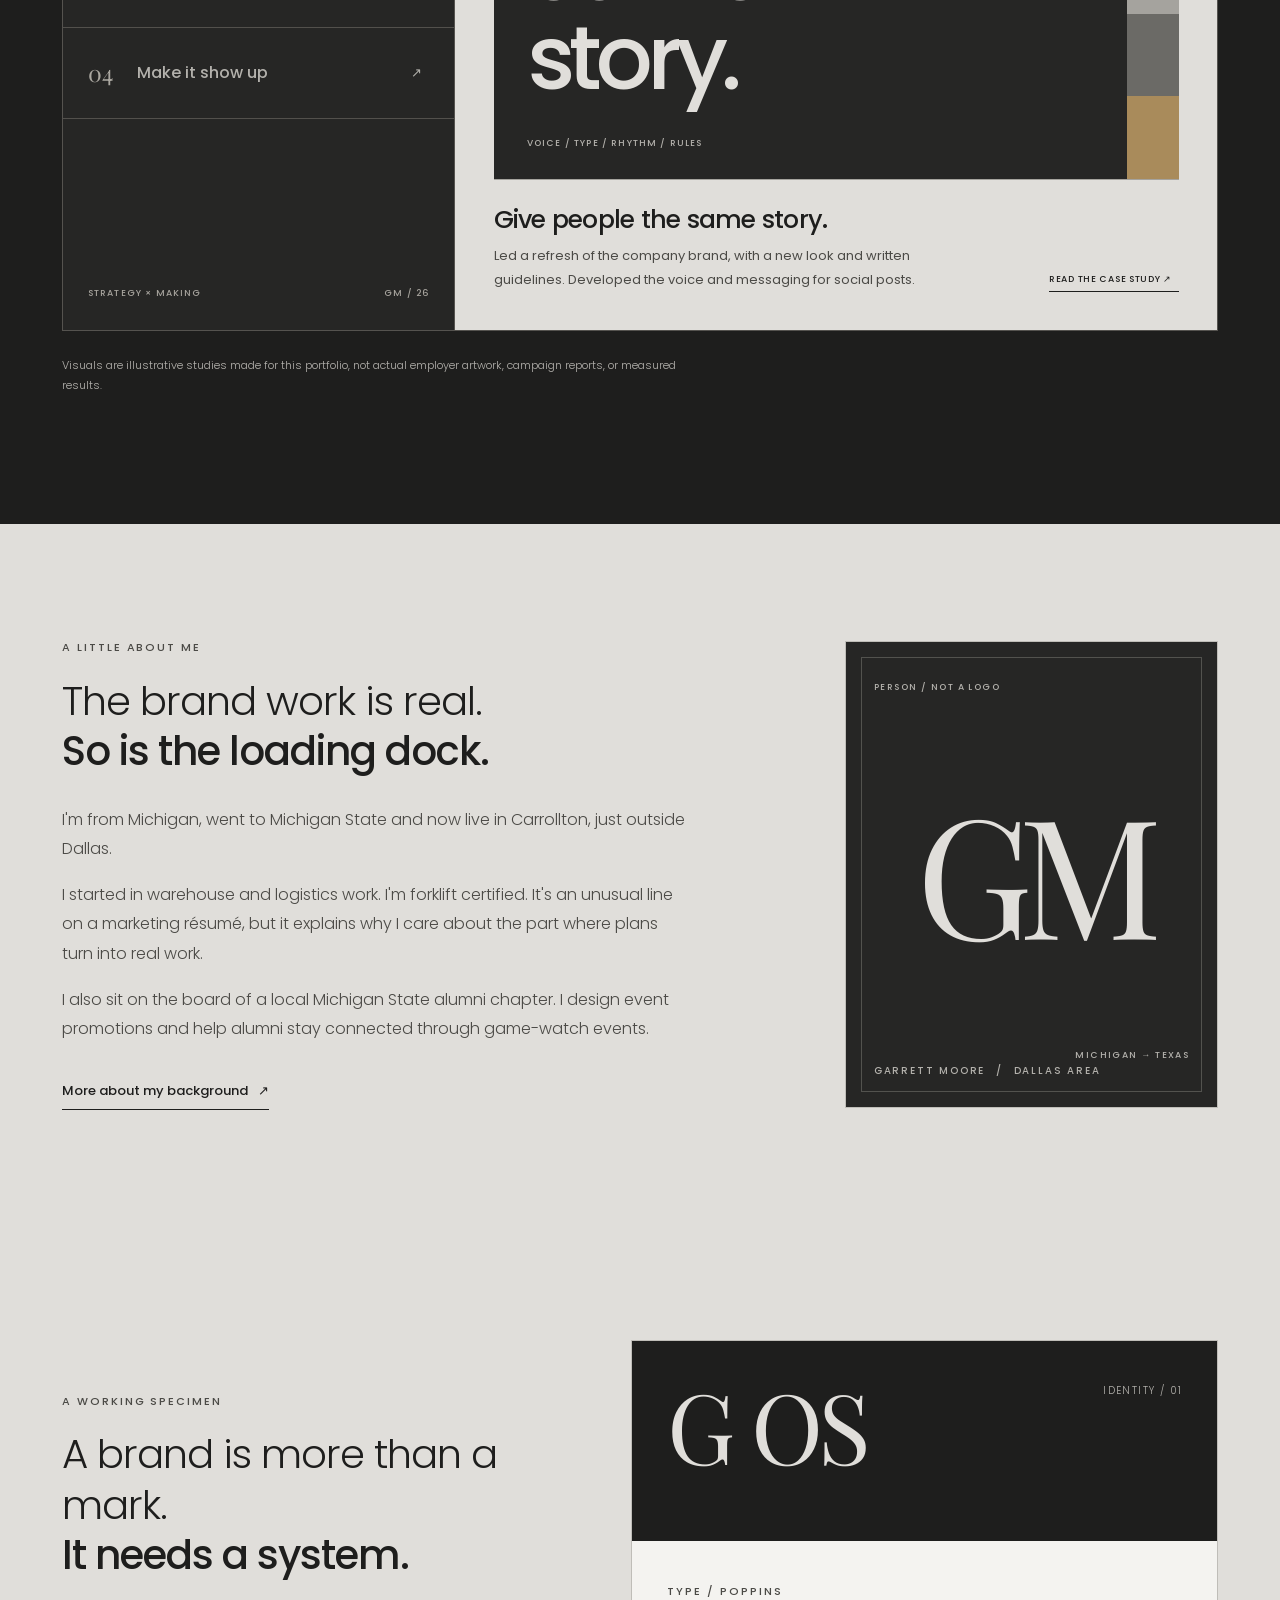
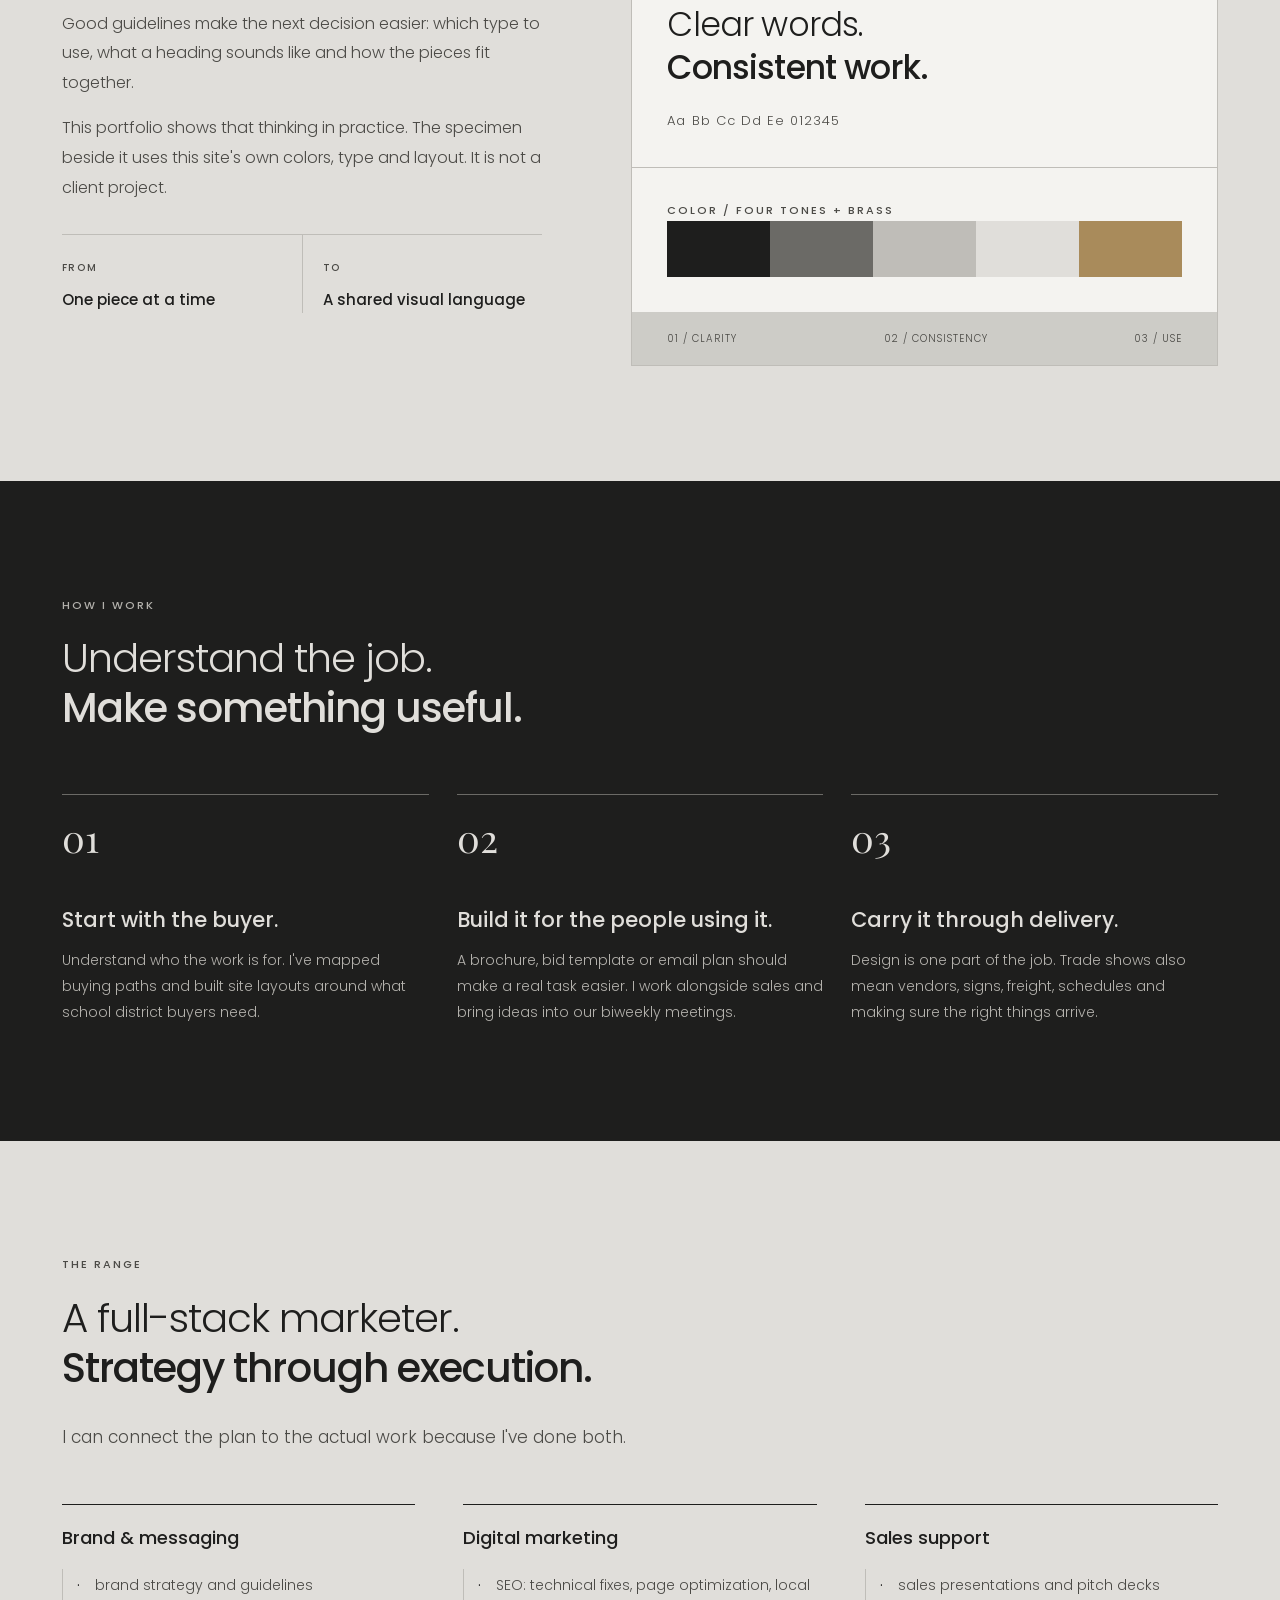
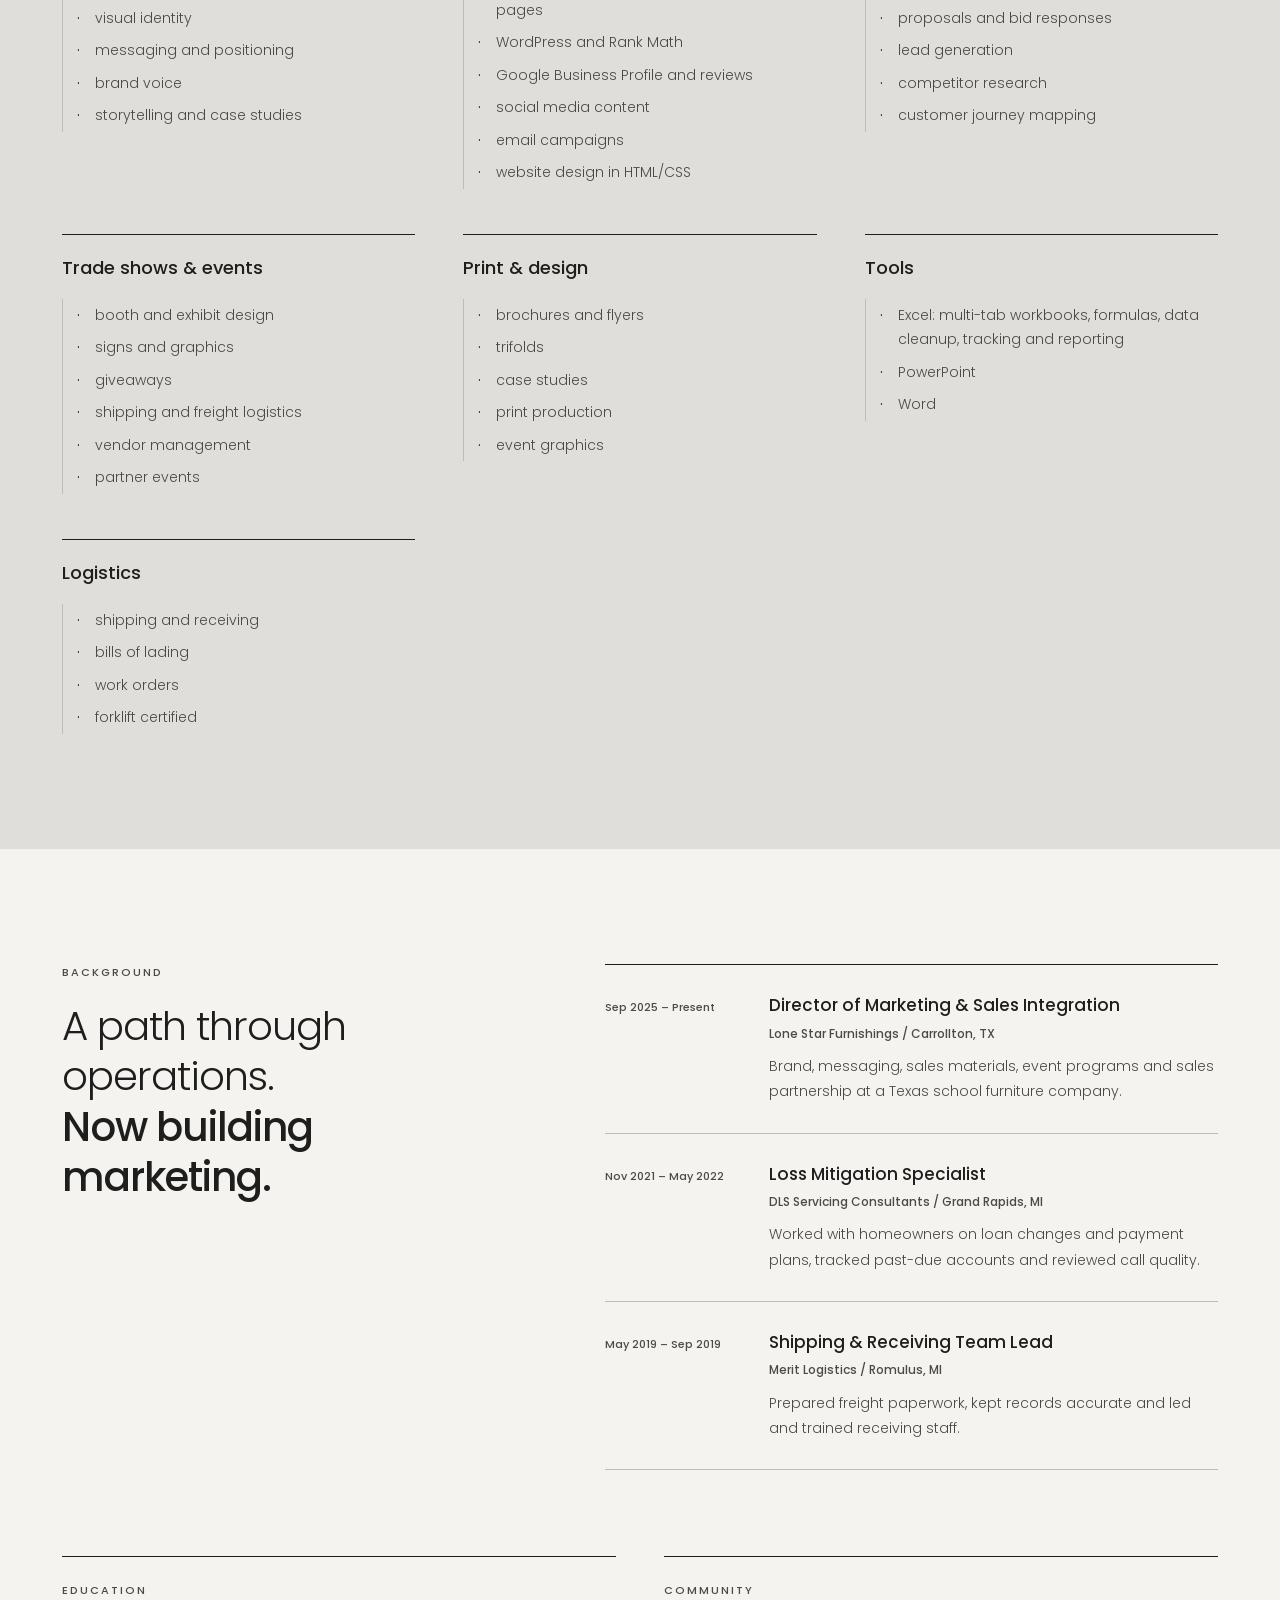
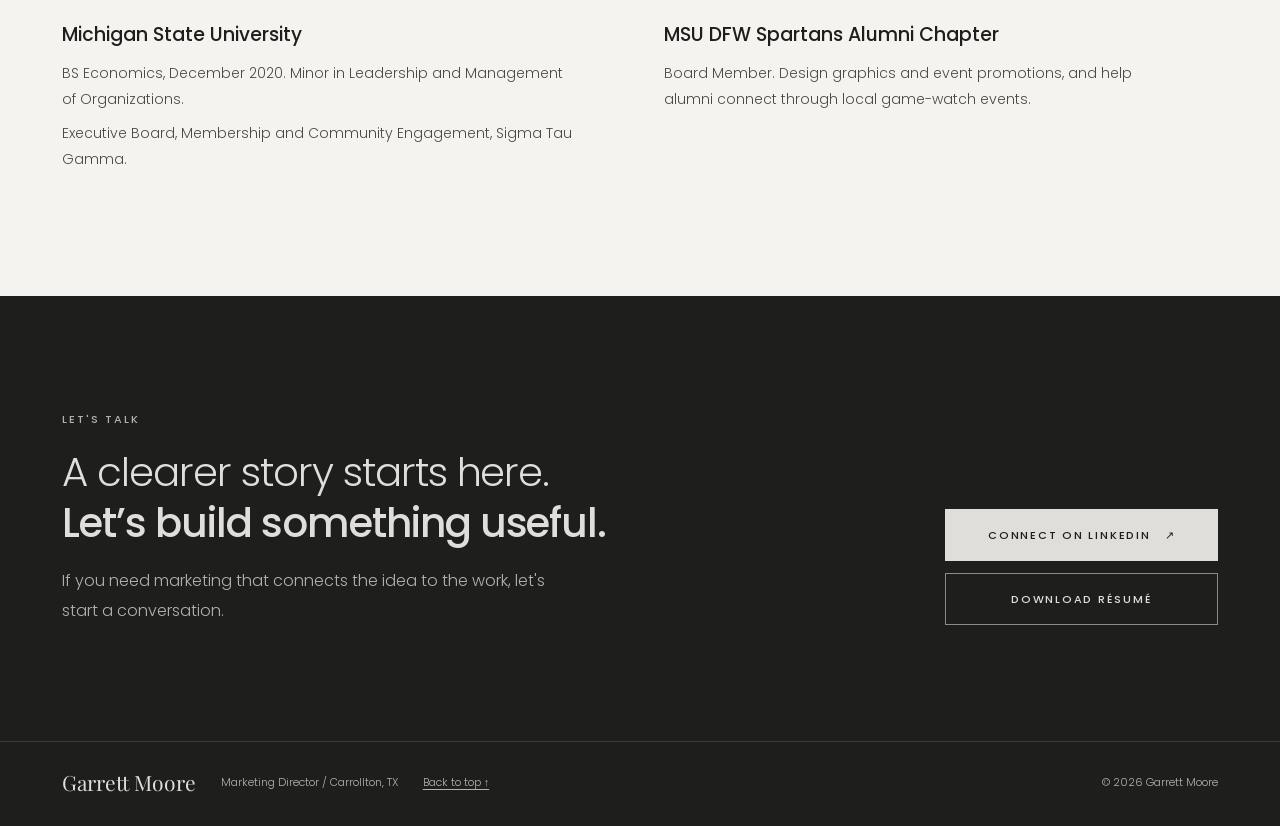
==== commit 2c422770: "Put real collateral, quantified sales materials and on-location photography at the forefront" ====
--- a/index.html
+++ b/index.html
@@ -53,6 +53,7 @@
       <a class="wordmark" href="#top" aria-label="Garrett Moore, back to top">Garrett <span>Moore</span></a>
       <nav class="site-nav" aria-label="Main navigation">
         <a href="#work">Work</a>
+        <a href="#photography">Photography</a>
         <a href="#studio">Studio</a>
         <a href="#about">About</a>
         <a href="#approach">Approach</a>
@@ -71,30 +72,19 @@
       <div class="container hero-grid">
         <div class="hero-copy">
           <p class="eyebrow eyebrow-on-dark">Garrett Moore / Marketing Director</p>
-          <h1 id="hero-title">A plan is just paper.<br><strong>Until someone builds it.</strong></h1>
-          <p class="hero-lead">I turn complicated businesses into clear stories, practical tools and marketing people can use. I work from the first conversation through the last detail.</p>
+          <h1 id="hero-title">A good idea needs a plan.<br><strong>And somebody to build it.</strong></h1>
+          <p class="hero-lead">I build the brand stories, presentations, brochures and field materials that help sales teams do their jobs. I work from the first conversation to the finished piece.</p>
           <div class="actions">
             <a class="button button-primary-on-dark" href="#work">See what I build</a>
             <a class="button button-outline-dark" href="assets/Garrett_Moore_Resume.pdf" download>Download résumé</a>
           </div>
-          <p class="hero-meta">Carrollton, TX <span aria-hidden="true">/</span> Brand, digital, sales and events</p>
-        </div>
-        <!-- THE WORKING DESK: a typographic illustration made for this portfolio, not actual employer work. -->
-        <div class="folio-desk" role="img" aria-label="Original editorial composition of overlapping paper forms, a GM monogram, a grid and a project note.">
-          <span class="desk-coordinate desk-coordinate-top">FILE / GM—01</span>
-          <div class="desk-guides" aria-hidden="true"></div>
-          <div class="desk-paper desk-paper-back" aria-hidden="true"><span>BRAND / DIGITAL / EVENTS</span><b>From brief<br>to built.</b><i>01 — 04</i></div>
-          <div class="desk-paper desk-paper-mid" aria-hidden="true">
-            <span class="desk-paper-kicker">WORKING NOTES / 2026</span>
-            <span class="desk-paper-line"></span><span class="desk-paper-line"></span><span class="desk-paper-line short"></span>
-            <span class="desk-paper-foot">A STORY THAT HOLDS</span>
-          </div>
-          <div class="desk-paper desk-paper-front" aria-hidden="true">
-            <span class="desk-front-label">GARRETT MOORE / MARKETING</span>
-            <span class="desk-initials">G<span>M</span></span>
-            <span class="desk-front-foot"><span>THE IDEA</span><span>THE EXECUTION</span></span>
-          </div>
-          <span class="desk-coordinate desk-coordinate-bottom">BUILT FOR THE REAL WORLD ↗</span>
+          <p class="hero-meta">Carrollton, TX <span aria-hidden="true">/</span> Brand / Sales support / Design / Events</p>
+        </div>
+        <!-- Real work imagery + a photo-based, AI-assisted editorial portrait. -->
+        <div class="real-hero-art" aria-label="Portrait of Garrett Moore and a school learning space he photographed">
+          <figure class="real-hero-portrait"><img src="assets/portrait-editorial.webp" width="367" height="539" alt="Editorial portrait of Garrett Moore smiling in a tan overshirt" fetchpriority="high"><figcaption>GARRETT / THE PERSON BEHIND THE WORK</figcaption></figure>
+          <figure class="real-hero-photo"><img src="assets/cte-space.webp" width="1000" height="667" alt="Furnished school learning space with tall windows, wood slats and orange accents, photographed by Garrett Moore"><figcaption>PROJECT PHOTOGRAPHY / BY GARRETT</figcaption></figure>
+          <span class="real-hero-mark" aria-hidden="true">GM</span>
         </div>
       </div>
     </section>
@@ -102,10 +92,23 @@
     <!-- PROOF STRIP: context and scale, not performance claims. -->
     <section class="proof-strip" aria-label="Experience at a glance">
       <div class="container proof-grid">
-        <div class="proof-item"><span class="proof-number">$50M</span><p>Size of the company I work for</p></div>
+        <div class="proof-item"><span class="proof-number">20+</span><p>Custom sales presentations built and refined</p></div>
+        <div class="proof-item"><span class="proof-number">15+</span><p>Variations of sales collateral produced</p></div>
         <div class="proof-item"><span class="proof-number">7+</span><p>Conferences in the program I lead each year</p></div>
-        <div class="proof-item"><span class="proof-number">181</span><p>School leaders in a campaign I built</p></div>
-        <div class="proof-item"><span class="proof-number">30%</span><p>Approximate competitor price gap I helped address</p></div>
+        <div class="proof-item"><span class="proof-number">$50M</span><p>Scale of the company where I lead marketing work</p></div>
+      </div>
+    </section>
+
+
+    <!-- FEATURE / REAL SALES DELIVERABLES: actual, client-safe excerpts supplied by Garrett. -->
+    <section class="sales-feature" id="sales-support" aria-labelledby="sales-feature-title">
+      <div class="container">
+        <div class="sales-feature-top"><div><p class="eyebrow">The work I do most</p><h2 class="statement" id="sales-feature-title">A sales team needs more<br><strong>than another pretty slide.</strong></h2></div><p>Different customers. Different questions. Different opportunities. I build presentations and collateral so salespeople can walk into those conversations prepared.</p></div>
+        <div class="sales-feature-gallery">
+          <figure class="sales-feature-cover"><img loading="lazy" src="assets/collateral-cover.webp" width="740" height="740" alt="Actual collaboration brochure cover featuring a school learning space and the headline Designing Spaces Where Ideas Thrive"><figcaption><span>01 / COLLATERAL</span><strong>Brochures built to be used.</strong><small>Actual cover from a brochure I produced.</small></figcaption></figure>
+          <figure class="sales-feature-deck"><img loading="lazy" src="assets/sales-deck-excerpt.webp" width="970" height="546" alt="Non-client-specific slide from a customized sales presentation showing the company's services"><figcaption><span>02 / PRESENTATIONS</span><strong>Custom decks for the conversation.</strong><small>Example slide from a longer sales deck; client details withheld.</small></figcaption></figure>
+          <div class="sales-feature-note"><span class="sales-feature-rule"></span><p>I'm usually the person turning a sales conversation into something the rep can put in front of the customer.</p><a class="text-link" href="work.html#sales-enablement">How I approach sales support <span aria-hidden="true">↗</span></a></div>
+        </div>
       </div>
     </section>
 
@@ -115,7 +118,7 @@
         <div class="section-heading">
           <p class="eyebrow">Selected work</p>
           <h2 class="statement" id="work-title">The thinking behind it.<br><strong>And the things I built.</strong></h2>
-          <p class="section-intro">Selected projects from my work in a Texas B2B business. Each one explains the challenge, my role and the work itself. No inflated results or made-up numbers.</p>
+          <p class="section-intro">Four examples of how I work across brand, sales support, outreach and positioning. The strongest proof is the material itself, not a made-up performance number.</p>
         </div>
         <div class="case-grid case-grid-editorial">
           <article class="case-card">
@@ -131,14 +134,14 @@
           </article>
           <article class="case-card">
             <div class="case-top"><span class="case-number">02</span><span class="case-category">Sales support</span></div>
-            <figure class="case-art case-art-sales" aria-label="Stylized layout illustration representing several sales material formats"><span class="art-kicker">STUDY 02 / SALES MATERIALS</span><div class="art-docs"><div class="art-doc art-doc-one"><i></i><b>Brief</b><i></i><i></i></div><div class="art-doc art-doc-two"><i></i><b>Proposal</b><i></i><i></i></div><div class="art-doc art-doc-three"><i></i><b>Present</b><i></i><i></i></div></div><span class="art-footer">ONE MESSAGE / MANY FORMATS</span></figure>
+            <figure class="case-art case-art-sales case-art-real"><img src="assets/collateral-cover.webp" width="740" height="740" loading="lazy" alt="Actual brochure cover from Garrett’s sales collateral work"><span class="art-image-tag">ACTUAL COLLATERAL / COVER</span></figure>
             <h3>Make the next sales conversation easier.</h3>
             <dl class="case-details">
               <div><dt>Problem</dt><dd>Different buyers and projects call for different ways to explain a service or product.</dd></div>
-              <div><dt>What I did</dt><dd>Built brochures, a classroom trifold, a teacher one-pager, case studies, bid templates and pitch decks for the sales team.</dd></div>
+              <div><dt>What I did</dt><dd>Built 20+ custom sales presentations and 15+ collateral variations, including brochures, one-pagers, case studies and bid templates.</dd></div>
               <div><dt>Why it matters</dt><dd>Reps have materials built for the questions and decisions in front of them.</dd></div>
             </dl>
-          <p class="case-illustration-note">Concept illustration · not a client deliverable</p><a class="case-link" href="work.html#sales-enablement" aria-label="Read the full Sales support case study">Explore the case study <span aria-hidden="true">↗</span></a>
+          <p class="case-illustration-note">Actual brochure cover · example of my collateral work</p><a class="case-link" href="work.html#sales-enablement" aria-label="Read the full Sales support case study">Explore the case study <span aria-hidden="true">↗</span></a>
           </article>
           <article class="case-card">
             <div class="case-top"><span class="case-number">03</span><span class="case-category">Outreach</span></div>
@@ -172,6 +175,18 @@
       </div>
     </section>
 
+
+
+    <!-- PHOTOGRAPHY / genuine on-location images by Garrett, not claimed furniture designs. -->
+    <section class="photo-story" id="photography" aria-labelledby="photo-story-title">
+      <div class="container">
+        <div class="photo-story-head"><p class="eyebrow">Through my lens / On location</p><h2 class="statement" id="photo-story-title">The best proof sometimes<br><strong>needs no slide at all.</strong></h2><p>I photograph completed learning spaces so sales and marketing can show what was delivered. These are two photographs I took of furniture projects completed by my employer's team.</p></div>
+        <div class="photo-story-grid">
+          <figure class="photo-main"><img src="assets/cte-space.webp" width="1000" height="667" loading="lazy" alt="School learning space with orange feature wall, movable tables and tall windows, photographed by Garrett Moore"><figcaption><span>01 / PROJECT PHOTOGRAPHY</span><strong>Career and technical education space.</strong><small>On-location photography by Garrett Moore. Furniture delivered by the employer's project team.</small></figcaption></figure>
+          <figure class="photo-secondary"><img src="assets/college-prep-space.webp" width="760" height="810" loading="lazy" alt="College-preparation learning commons with curved seating, study tables and red accents, photographed by Garrett Moore"><figcaption><span>02 / PROJECT PHOTOGRAPHY</span><strong>College-preparation learning commons.</strong><small>On-location photography by Garrett Moore. School-identifying signage excluded from the crop.</small></figcaption></figure>
+        </div>
+      </div>
+    </section>
 
     <!-- WORKSHOP: an interactive view of the range, built as original portfolio art.
          The diagrams are concepts, not screenshots or client deliverables. -->
--- a/studio.css
+++ b/studio.css
@@ -0,0 +1,205 @@
+/* G OS / STUDIO EDITION
+   Original editorial interactions. No images, libraries, web fonts or dependencies added here.
+   The working-desk visual and console are portfolio studies, not claimed client deliverables. */
+
+/* Roving gold line indicates reading position without blocking the interface. */
+.reading-progress { position: fixed; top: 0; left: 0; right: 0; z-index: 80; height: 2px; pointer-events: none; }
+.reading-progress span { display: block; height: 100%; width: 0; background: #bfa06a; }
+html:has(.reading-progress) { scroll-padding-top: 25px; }
+.hero-v3 { position: relative; isolation: isolate; overflow: hidden; }
+.hero-v3::before { content:""; pointer-events:none; position:absolute; inset:0; background: repeating-linear-gradient(90deg, transparent 0, transparent calc(25% - 1px), rgba(224,222,218,.05) calc(25% - 1px), rgba(224,222,218,.05) 25%); mask-image:linear-gradient(to bottom,rgba(0,0,0,.8),transparent 90%); }
+.hero-v3 .hero-grid { grid-template-columns: minmax(0,1.04fr) minmax(330px, .96fr); padding-block: clamp(100px,11vw,155px); gap: clamp(35px,5vw,85px); }
+.hero-v3 .hero-copy { position:relative; z-index: 1; }
+.hero-v3 .eyebrow { margin-bottom: 28px; }
+.hero-v3 h1 { max-width: 850px; font-size: clamp(44px,5.4vw,76px); line-height:1.13; letter-spacing:-.057em; text-wrap:balance; margin-bottom: 35px; }
+.hero-v3 h1 strong { font-weight:500; }
+.hero-v3 .hero-lead { max-width: 500px; font-size: clamp(16px,1.6vw,19px); line-height:1.85; }
+.hero-v3 .hero-meta { letter-spacing:.05em; }
+.hero-v3 .hero-meta::before { content:""; display:block; margin-bottom:16px; height:1px; width: 75px; background:#8b744d; }
+.hero-v3 .button { min-height: 55px; }
+
+/* PHYSICAL TYPOGRAPHY OBJECT / paper-in-space, composed with CSS only. */
+.folio-desk { --dx:0px; --dy:0px; position:relative; width:100%; aspect-ratio: 1 / 1.07; max-width:570px; justify-self:end; isolation:isolate; }
+.desk-coordinate { position:absolute; z-index:6; font:500 9px/1.5 var(--sans); letter-spacing:.2em; color:#9a988f; }
+.desk-coordinate-top { top:-17px; left:5%; }
+.desk-coordinate-bottom { bottom:-17px; right:0; }
+.desk-guides { position:absolute; inset: 8% 4% 6%; opacity:.35; background:linear-gradient(90deg,transparent calc(50% - .5px),#696762 calc(50% - .5px),#696762 50%,transparent 50%),linear-gradient(transparent calc(50% - .5px),#696762 calc(50% - .5px),#696762 50%,transparent 50%); border:1px solid #55534f; }
+.desk-guides::before,.desk-guides::after { content:""; position:absolute; width:17px; height:17px; border:1px solid #a98b5b; }
+.desk-guides::before { top:-9px; left:-9px; border-right:0; border-bottom:0; }.desk-guides::after { right:-9px; bottom:-9px; border-top:0; border-left:0; }
+.desk-paper { position:absolute; display:flex; flex-direction:column; overflow:hidden; box-shadow:none; transition: transform 550ms cubic-bezier(.2,.65,.3,1),background-color 250ms ease; }
+.desk-paper-back { top:12%; left:3%; width:76%; height:69%; padding:6% 5%; transform:rotate(-7deg); border:1px solid #74726d; background:#d0cec9; color:#1e1e1d; z-index:1; }
+.desk-paper-back span { font-size:9px; font-weight:500; letter-spacing:.15em; }
+.desk-paper-back b { margin:auto 0; font:300 clamp(22px,3vw,39px)/1.15 var(--sans); letter-spacing:-.045em; }
+.desk-paper-back i { font:400 27px/1 var(--display); font-style:normal; align-self:flex-end; }
+.desk-paper-mid { right:0; top:10%; width:60%; height:71%; z-index:2; padding:7% 7% 8%; background:#444440; color:#e0deda; transform:rotate(7deg); }
+.desk-paper-kicker,.desk-paper-foot { font:500 8px/1.5 var(--sans); letter-spacing:.13em; }
+.desk-paper-mid .desk-paper-line { height:1px; margin-top:19%; background:#908e87; display:block; width:100%; }
+.desk-paper-mid .desk-paper-line.short { width:58%; }
+.desk-paper-foot { margin-top:auto; opacity:.65; }
+.desk-paper-front { left:18%; top:25%; width:66%; height:66%; z-index:3; background:#f4f3f0; color:#1e1e1d; padding:6%; transform:translate(var(--dx),var(--dy)) rotate(-1.3deg); }
+.desk-front-label { font:500 8px/1.4 var(--sans); letter-spacing:.18em; white-space:nowrap; }
+.desk-initials { align-self:center; margin:auto; font:400 clamp(125px,15vw,225px)/.95 var(--display); letter-spacing:-.15em; }
+.desk-initials span { display:inline-block; transform:translateY(.07em); }
+.desk-front-foot { display:flex; justify-content:space-between; gap:8px; padding-top:12px; border-top:1px solid #bfbdb8; font:500 8px/1.3 var(--sans); letter-spacing:.11em; }
+.folio-desk:hover .desk-paper-back { transform:rotate(-10deg) translate(-9px,-10px); }
+.folio-desk:hover .desk-paper-mid { transform:rotate(10deg) translate(9px,-7px); }
+.folio-desk:hover .desk-paper-front { transform:translate(var(--dx),calc(var(--dy) - 9px)) rotate(0); }
+
+/* The hierarchy of the homepage should feel like an editorial volume, not a dashboard. */
+.proof-strip .proof-grid { border-top: 1px solid var(--line); }
+.proof-strip .proof-number { letter-spacing: -.06em; font-size: clamp(43px,5vw,66px); }
+#work .section-heading { display:grid; grid-template-columns:minmax(0,1.2fr) minmax(280px,.8fr); column-gap:60px; align-items:end; }
+#work .section-heading .eyebrow { grid-column:1 / -1; }
+#work .section-heading .section-intro { margin-bottom:4px; }
+#work .statement { font-size:clamp(34px,4.3vw,59px); line-height:1.18; max-width:900px; }
+#work .case-grid-editorial { gap:1px; background:var(--line); border:1px solid var(--line); }
+#work .case-grid-editorial .case-card { border:0; }
+#work .case-card:hover { border-color:transparent; }
+#work .case-art { transition: filter 450ms ease; }
+#work .case-card:hover .case-art { filter:brightness(1.075); }
+#work .case-card h3 { letter-spacing:-.04em; }
+#work .case-library-cta { border-top:0; }
+#work .case-link span,#work .text-link span { display:inline-block; transition:transform .25s ease; }
+#work .case-link:hover span,#work .text-link:hover span { transform:translate(3px,-3px); }
+
+/* INTERACTIVE STUDIO / every panel has content and works without motion. */
+.studio-section { --st-ink:#e0deda; position:relative; background:#1e1e1d; color:var(--st-ink); padding-block:clamp(80px,10vw,145px); }
+.studio-section-heading { display:grid; grid-template-columns: minmax(0,1.3fr) minmax(250px,.55fr); gap:30px 70px; align-items:end; margin-bottom:50px; }
+.studio-section-heading .statement { max-width:800px; font-size:clamp(34px,4.3vw,60px); line-height:1.18; letter-spacing:-.045em; }
+.studio-section-heading > p { max-width:330px; margin-bottom:27px; color:#bdbab3; font-size:15px; line-height:1.8; }
+.studio-section .eyebrow { color:#b3b1ac; }
+.studio-console { display:grid; grid-template-columns:minmax(235px,.34fr) minmax(0,.66fr); min-height: 560px; border:1px solid #55534f; }
+.studio-rail { display:flex; flex-direction:column; background:#262625; border-right:1px solid #55534f; }
+.studio-choice { width:100%; min-height:91px; display:grid; grid-template-columns:35px 1fr 18px; gap:14px; align-items:center; text-align:left; padding:22px 25px; border:0; border-bottom:1px solid #52504c; background:none; color:#b3b1ac; transition:background-color .25s ease,color .25s ease; }
+.studio-choice span { align-self:center; font:400 23px/1 var(--display); color:#aaa7a0; }
+.studio-choice strong { font:500 clamp(13px,1.25vw,16px)/1.5 var(--sans); }
+.studio-choice i { font-style:normal; transition:transform .25s ease; }
+.studio-choice:hover,.studio-choice.is-active { background:#e0deda; color:#1e1e1d; }
+.studio-choice:hover span,.studio-choice.is-active span { color:#1e1e1d; }
+.studio-choice:hover i,.studio-choice.is-active i { transform:translate(3px,-3px); }
+.studio-choice:focus-visible { outline:2px solid #cdb07a; outline-offset:-4px; position:relative; z-index:3; }
+.studio-rail-bottom { margin-top:auto; padding:30px 25px; display:flex; justify-content:space-between; gap:10px; color:#a6a39d; font:500 9px/1.5 var(--sans); letter-spacing:.13em; }
+.studio-screen { min-width:0; background:#e0deda; color:#1e1e1d; }
+.studio-panel { min-height:100%; padding:clamp(22px,3vw,42px); }
+.studio-screen-top { display:flex; justify-content:space-between; gap:12px; font:500 9px/1.5 var(--sans); letter-spacing:.14em; color:#4b4a46; padding-bottom:14px; border-bottom:1px solid #9e9b95; }
+.studio-visual { position:relative; min-height:330px; display:flex; align-items:stretch; overflow:hidden; margin-top:27px; }
+.studio-screen-detail { display:flex; justify-content:space-between; align-items:end; gap:25px; border-top:1px solid #a5a39e; padding-top:24px; }
+.studio-screen-detail h3 { margin:0 0 8px; font:500 clamp(18px,2vw,25px)/1.3 var(--sans); letter-spacing:-.03em; }
+.studio-screen-detail p { max-width:440px; margin:0; color:#4b4a46; font-size:13px; line-height:1.85; font-weight:400; }
+.studio-screen-detail a { min-width:130px; flex:0 0 auto; padding-bottom:5px; border-bottom:1px solid #1e1e1d; text-decoration:none; font:500 9px/1.6 var(--sans); letter-spacing:.08em; text-transform:uppercase; color:#1e1e1d; }
+.studio-screen-detail a:hover { color:#6b4f22; border-color:#6b4f22; }
+.studio-disclosure { max-width:650px; margin:25px 0 0; color:#b3b1ac; font-size:11px; line-height:1.8; }
+.studio-visual-brand { display:grid; grid-template-columns:minmax(0,1fr) 52px; background:#262625; color:#e0deda; }
+.studio-system-display { display:flex; flex-direction:column; justify-content:space-between; padding:28px 33px; }
+.studio-system-small,.studio-system-bottom { font:500 9px/1.5 var(--sans); letter-spacing:.13em; color:#b3b1ac; }
+.studio-system-big { margin:auto 0; font:300 clamp(52px,7vw,91px)/.99 var(--sans); letter-spacing:-.07em; }
+.studio-system-big strong { font-weight:500; }
+.studio-system-swatches { display:grid; grid-template-rows:repeat(4,1fr); }
+.studio-system-swatches i:nth-child(1){background:#f4f3f0}.studio-system-swatches i:nth-child(2){background:#a5a39e}.studio-system-swatches i:nth-child(3){background:#6b6a66}.studio-system-swatches i:nth-child(4){background:#a98b5b}
+.studio-visual-sales { display:flex; align-items:center; justify-content:center; background:#cbc9c4; padding:25px 9px; }
+.studio-visual-sales > div { position:relative; display:flex; flex-direction:column; gap:16px; padding:22px; width:31%; min-height:230px; background:#f4f3f0; border:1px solid #bfbdb8; }
+.studio-visual-sales .studio-sales-two { min-height:280px; transform:translateY(-10px) rotate(2deg); background:#1e1e1d; color:#e0deda; margin-inline:-13px; z-index:2; }
+.studio-visual-sales .studio-sales-three { min-height:243px; transform:translateY(12px) rotate(-3deg); }
+.studio-visual-sales small { font:500 8px/1.6 var(--sans); letter-spacing:.12em; }
+.studio-visual-sales b { margin:30px 0 auto; font:300 clamp(18px,3vw,40px)/1.17 var(--sans); letter-spacing:-.045em; }
+.studio-visual-sales i { display:block; height:1px; background:currentColor; opacity:.5; }
+.studio-visual-sales i:last-child { width:60%; }
+.studio-visual-digital { background:#353532; align-items:center; padding:30px clamp(19px,3.5vw,40px); }
+.studio-browser { border:1px solid #a5a39e; background:#e0deda; color:#1e1e1d; width:100%; max-width:560px; margin:auto; }
+.studio-browser-top { display:flex; gap:5px; align-items:center; padding:11px 14px; border-bottom:1px solid #bfbdb8; }
+.studio-browser-top span { width:5px; height:5px; border:1px solid #6b6a66; }
+.studio-browser-top b { margin-left:auto; font:500 8px/1.5 var(--sans); letter-spacing:.08em; }
+.studio-browser-body { padding:27px; display:flex; flex-direction:column; min-height:230px; }
+.studio-browser-body > span { font:500 9px/1.5 var(--sans); letter-spacing:.17em; }
+.studio-browser-body > strong { font:300 clamp(35px,5vw,60px)/1.1 var(--sans); letter-spacing:-.05em; margin:14px 0 auto; }
+.studio-browser-chips { display:flex; flex-wrap:wrap; gap:8px; margin-top:25px; }
+.studio-browser-chips i { font:500 9px/1.4 var(--sans); font-style:normal; border:1px solid #87857f; padding:6px 10px; }
+.studio-visual-events { background: #cdccc7; display:grid; grid-template-columns:minmax(0,1fr) minmax(120px,.3fr); gap:0; }
+.studio-event-plan { position:relative; min-width:0; margin:23px; border:1px dashed #6b6a66; background-color:#e0deda; background-image:linear-gradient(to right,rgba(30,30,29,.08) 1px,transparent 1px),linear-gradient(to bottom,rgba(30,30,29,.08) 1px,transparent 1px); background-size:22px 22px; display:flex; flex-direction:column; justify-content:space-between; padding:18px; }
+.studio-event-back { font:500 9px/1.6 var(--sans); letter-spacing:.12em; }
+.studio-event-zone { width:70%; margin:auto; padding:26px; border:1px solid #1e1e1d; background:#262625; color:#e0deda; font:300 clamp(16px,2vw,26px)/1.5 var(--sans); }
+.studio-event-zone strong { font-weight:500; }
+.studio-event-track { display:flex; justify-content:space-between; flex-wrap:wrap; gap:10px; font:500 8px/1.5 var(--sans); letter-spacing:.07em; }
+.studio-event-stat { background:#262625; color:#e0deda; display:flex; flex-direction:column; justify-content:center; align-items:center; text-align:center; gap:13px; }
+.studio-event-stat b { font:400 clamp(48px,6vw,90px)/1 var(--display); letter-spacing:-.065em; }
+.studio-event-stat b span { font:400 .48em/1 var(--display); vertical-align:top; }
+.studio-event-stat small { font:500 9px/1.5 var(--sans); letter-spacing:.15em; color:#b3b1ac; }
+.portrait-v3 { position:relative; background:#262625; color:#e0deda; }
+.portrait-v3::before { content:""; position:absolute; inset:15px; border:1px solid #52524e; pointer-events:none; }
+.portrait-v3 .portrait-initials { font-size:clamp(100px,13vw,210px); color:#e0deda; }
+.portrait-index,.portrait-aside { position:relative; z-index:1; color:#b3b1ac; font:500 9px/1.6 var(--sans); letter-spacing:.16em; text-transform:uppercase; }
+.portrait-index { padding-top:10px; }
+.portrait-aside { align-self:end; }
+.portrait-v3 .portrait-caption { color:#b3b1ac; }
+.work-page .work-hero { position:relative; overflow:hidden; }
+.work-page .work-hero::before { position:absolute; content:"WORK"; pointer-events:none; font:400 clamp(180px,23vw,400px)/1 var(--display); color:rgba(224,222,218,.045); right:-.07em; bottom:-.32em; }
+.work-page .story { position:relative; }
+.work-page .story-heading h2 { text-wrap:balance; }
+.work-page .story:nth-child(3n) .story-proof { background:#e0deda; color:#1e1e1d; }
+.work-page .story:nth-child(3n) .story-proof p,.work-page .story:nth-child(3n) .story-proof small { color:#4b4a46; }
+.work-page .work-index { position:relative; }
+@media (hover:hover) and (pointer:fine) {
+  .desk-paper-front { will-change:transform; }
+}
+@media (max-width:1120px) {
+  .hero-v3 .hero-grid { grid-template-columns: minmax(0,1fr) minmax(280px,.85fr); }
+  .desk-initials { font-size:clamp(90px,14vw,180px); }
+  .studio-section-heading { grid-template-columns:minmax(0,1fr) minmax(220px,.6fr); }
+}
+@media (max-width:830px) {
+  .hero-v3 .hero-grid { grid-template-columns:1fr; padding-block:80px 100px; }
+  .hero-v3 .hero-copy { max-width:760px; }
+  .hero-v3 h1 { font-size:clamp(42px,8vw,70px); }
+  .folio-desk { justify-self:center; width:min(100%,540px); aspect-ratio:1.2; }
+  .desk-initials { font-size:clamp(115px,26vw,185px); }
+  #work .section-heading { grid-template-columns:1fr; }
+  .studio-console { grid-template-columns:1fr; }
+  .studio-rail { border-right:0; border-bottom:1px solid #55534f; display:grid; grid-template-columns:repeat(2,minmax(0,1fr)); }
+  .studio-choice { border-right:1px solid #52504c; min-height:75px; }
+  .studio-rail-bottom { grid-column:1 / -1; padding:14px 25px; }
+  .studio-section-heading { grid-template-columns:1fr; gap:0; }
+  .studio-section-heading > p { max-width:620px; margin:0; }
+}
+@media (max-width:570px) {
+  .hero-v3 h1 { font-size:clamp(39px,10.3vw,55px); }
+  .hero-v3 .hero-grid { gap:50px; padding-top:72px; }
+  .folio-desk { width:100%; aspect-ratio:1 / 1.05; }
+  .desk-initials { font-size:clamp(98px,26vw,165px); }
+  .desk-paper-mid,.desk-paper-front { padding:6%; }
+  .desk-paper-back span { font-size:7px; }
+  .desk-front-label,.desk-front-foot { font-size:6px; }
+  .desk-paper-back b { font-size:clamp(19px,5vw,28px); }
+  .studio-console { min-height:0; }
+  .studio-choice { min-height:72px; grid-template-columns:22px 1fr; gap:8px; padding:15px 12px; }
+  .studio-choice span { font-size:18px; }
+  .studio-choice strong { font-size:12px; }
+  .studio-choice i { display:none; }
+  .studio-screen-top { flex-wrap:wrap; font-size:8px; }
+  .studio-panel { padding:20px; }
+  .studio-visual { min-height:250px; }
+  .studio-visual-sales > div { min-height:185px; padding:12px; }
+  .studio-visual-sales .studio-sales-two { min-height:205px; margin-inline:-8px; }
+  .studio-visual-sales .studio-sales-three { min-height:190px; }
+  .studio-visual-sales b { font-size:clamp(15px,4.2vw,23px); }
+  .studio-visual-events { grid-template-columns:minmax(0,1fr) 100px; }
+  .studio-event-plan { margin:10px; padding:9px; }
+  .studio-event-zone { width:88%; padding:14px; }
+  .studio-event-stat b { font-size:55px; }
+  .studio-screen-detail { flex-direction:column; align-items:flex-start; }
+  .studio-screen-detail a { align-self:flex-start; }
+  .studio-system-big { font-size:clamp(43px,12vw,72px); }
+  .studio-system-display { padding:20px; }
+  .studio-system-swatches { width:35px; }
+}
+@media (prefers-reduced-motion:reduce) {
+  .folio-desk .desk-paper,.studio-choice,.studio-choice i { transition:none!important; transform:none!important; }
+  .folio-desk:hover .desk-paper { transform:none!important; }
+  .reading-progress { display:none; }
+  #work .case-art { transition:none; }
+}
+@media print {
+  .reading-progress,.folio-desk,.studio-section,.desk-coordinate { display:none!important; }
+  .hero-v3 .hero-grid { display:block; padding-block:24px; }
+  .hero-v3::before,.work-page .work-hero::before { display:none; }
+  .hero-v3 .hero-lead { color:#222!important; }
+}
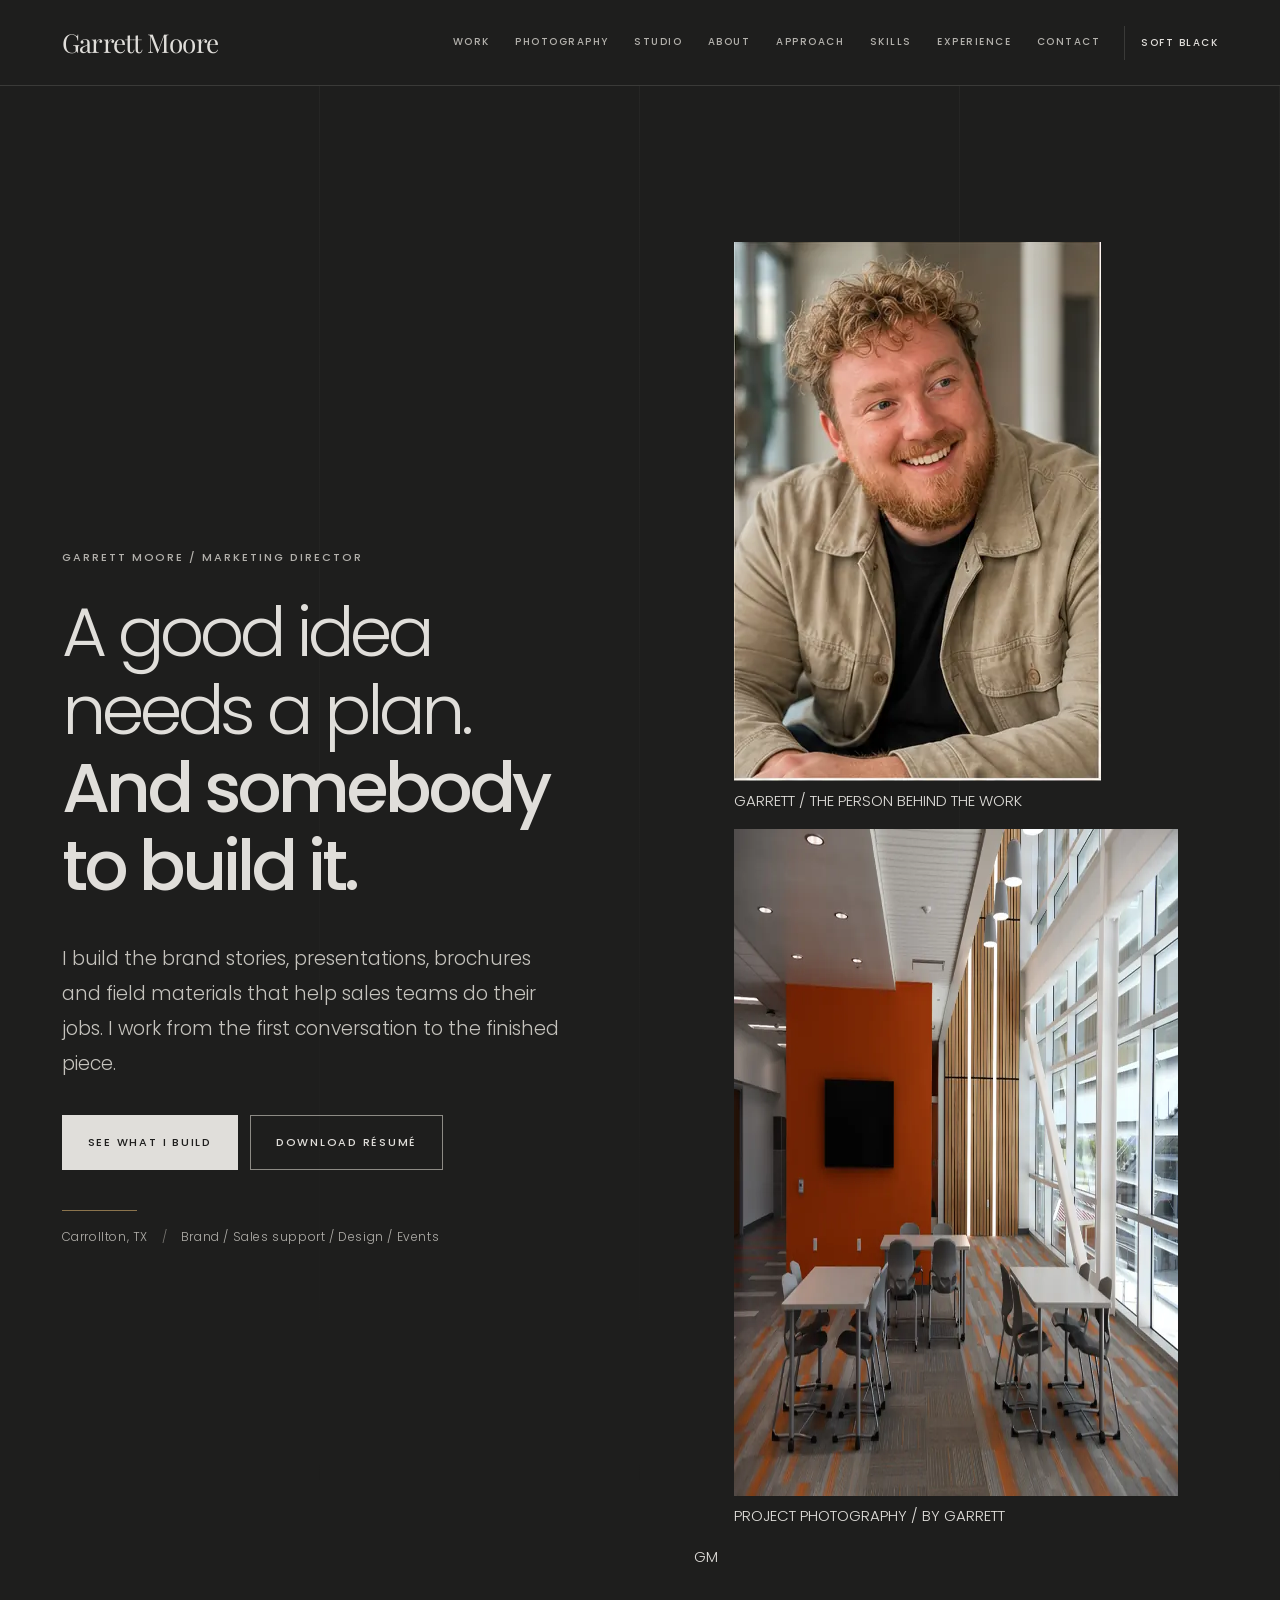
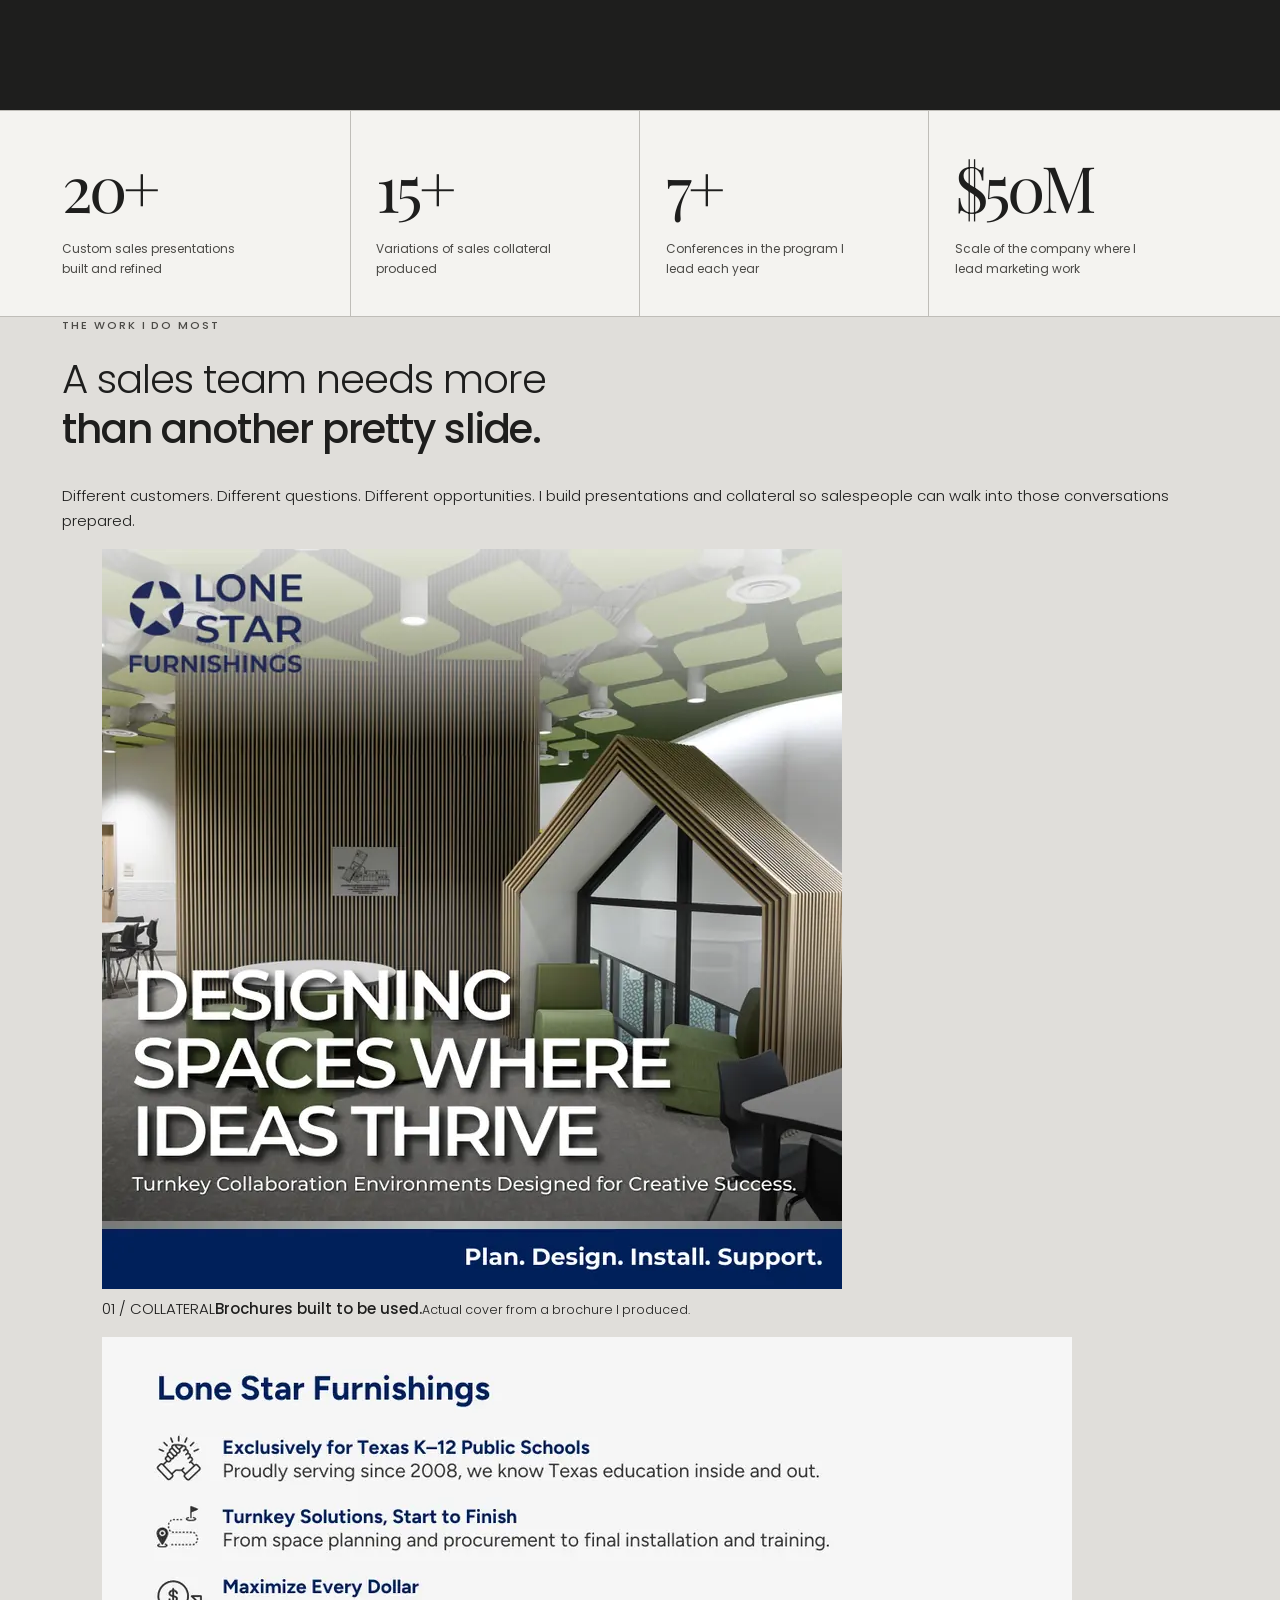
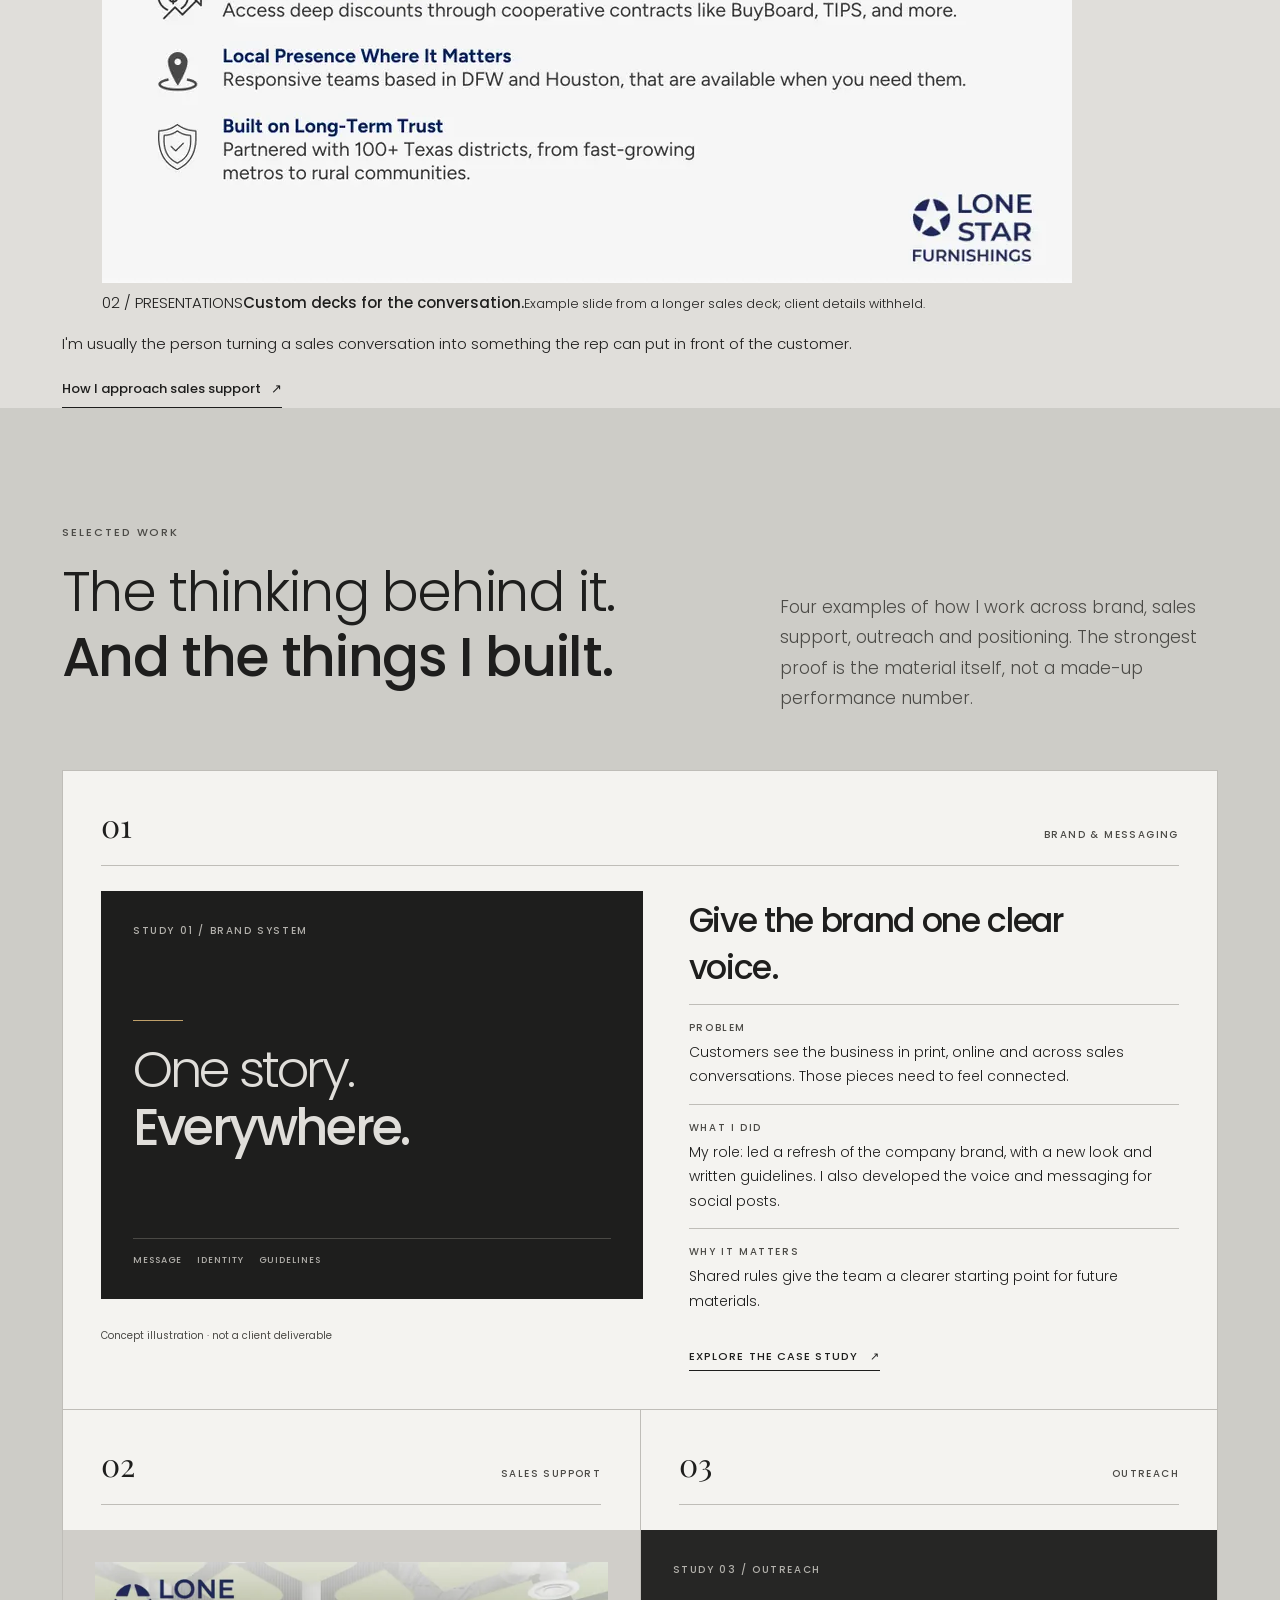
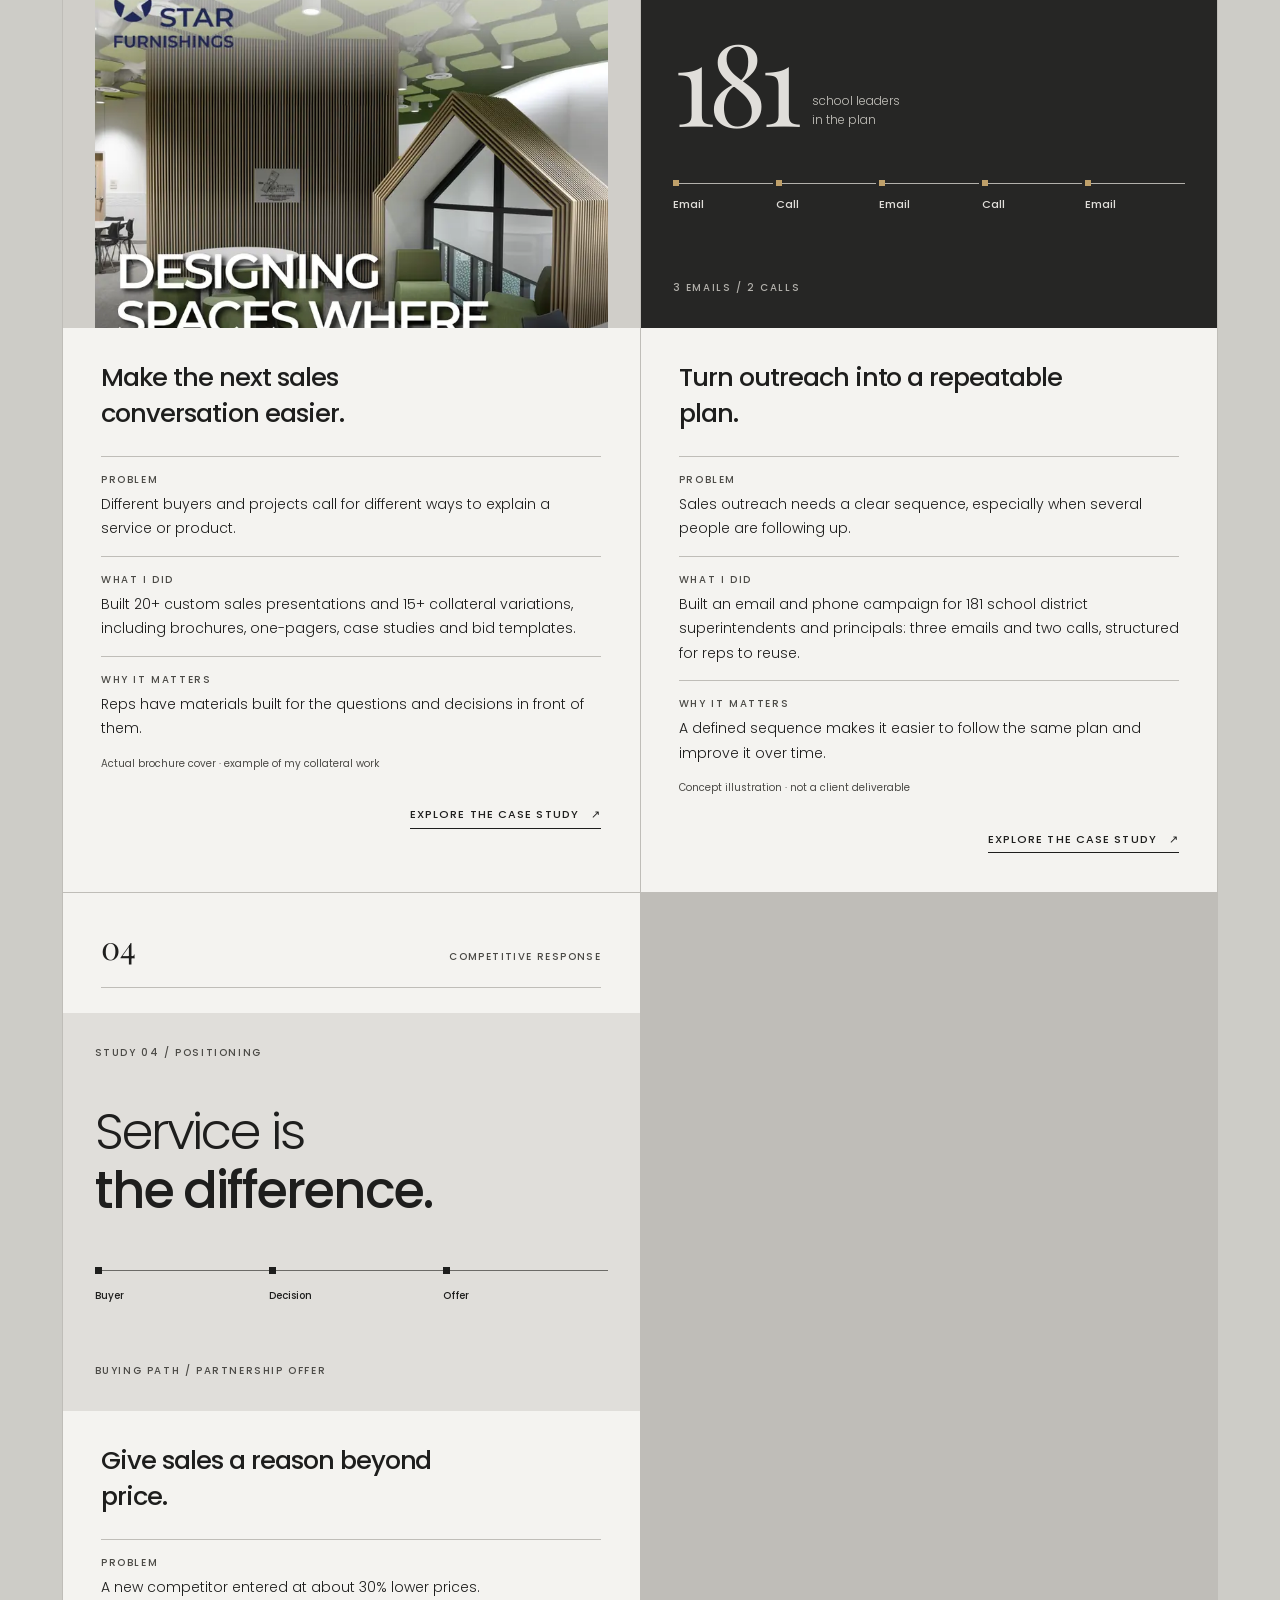
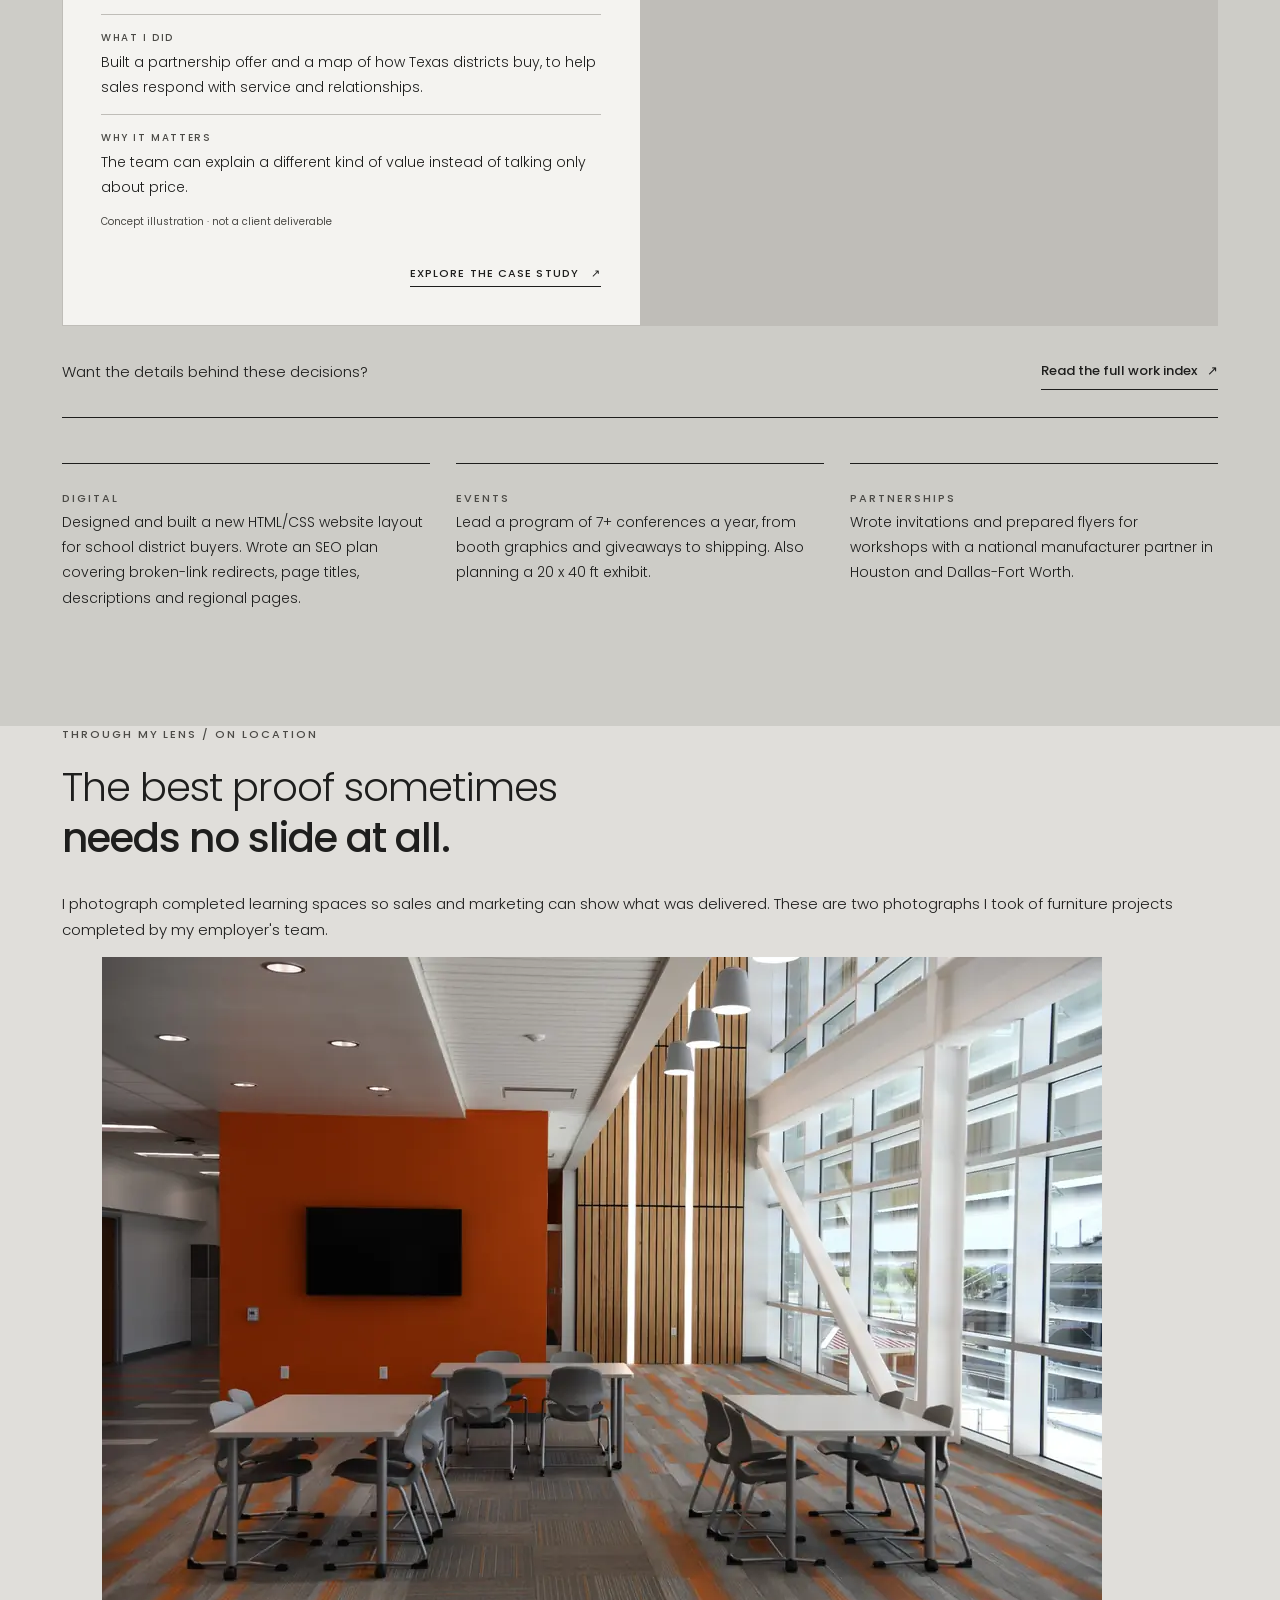
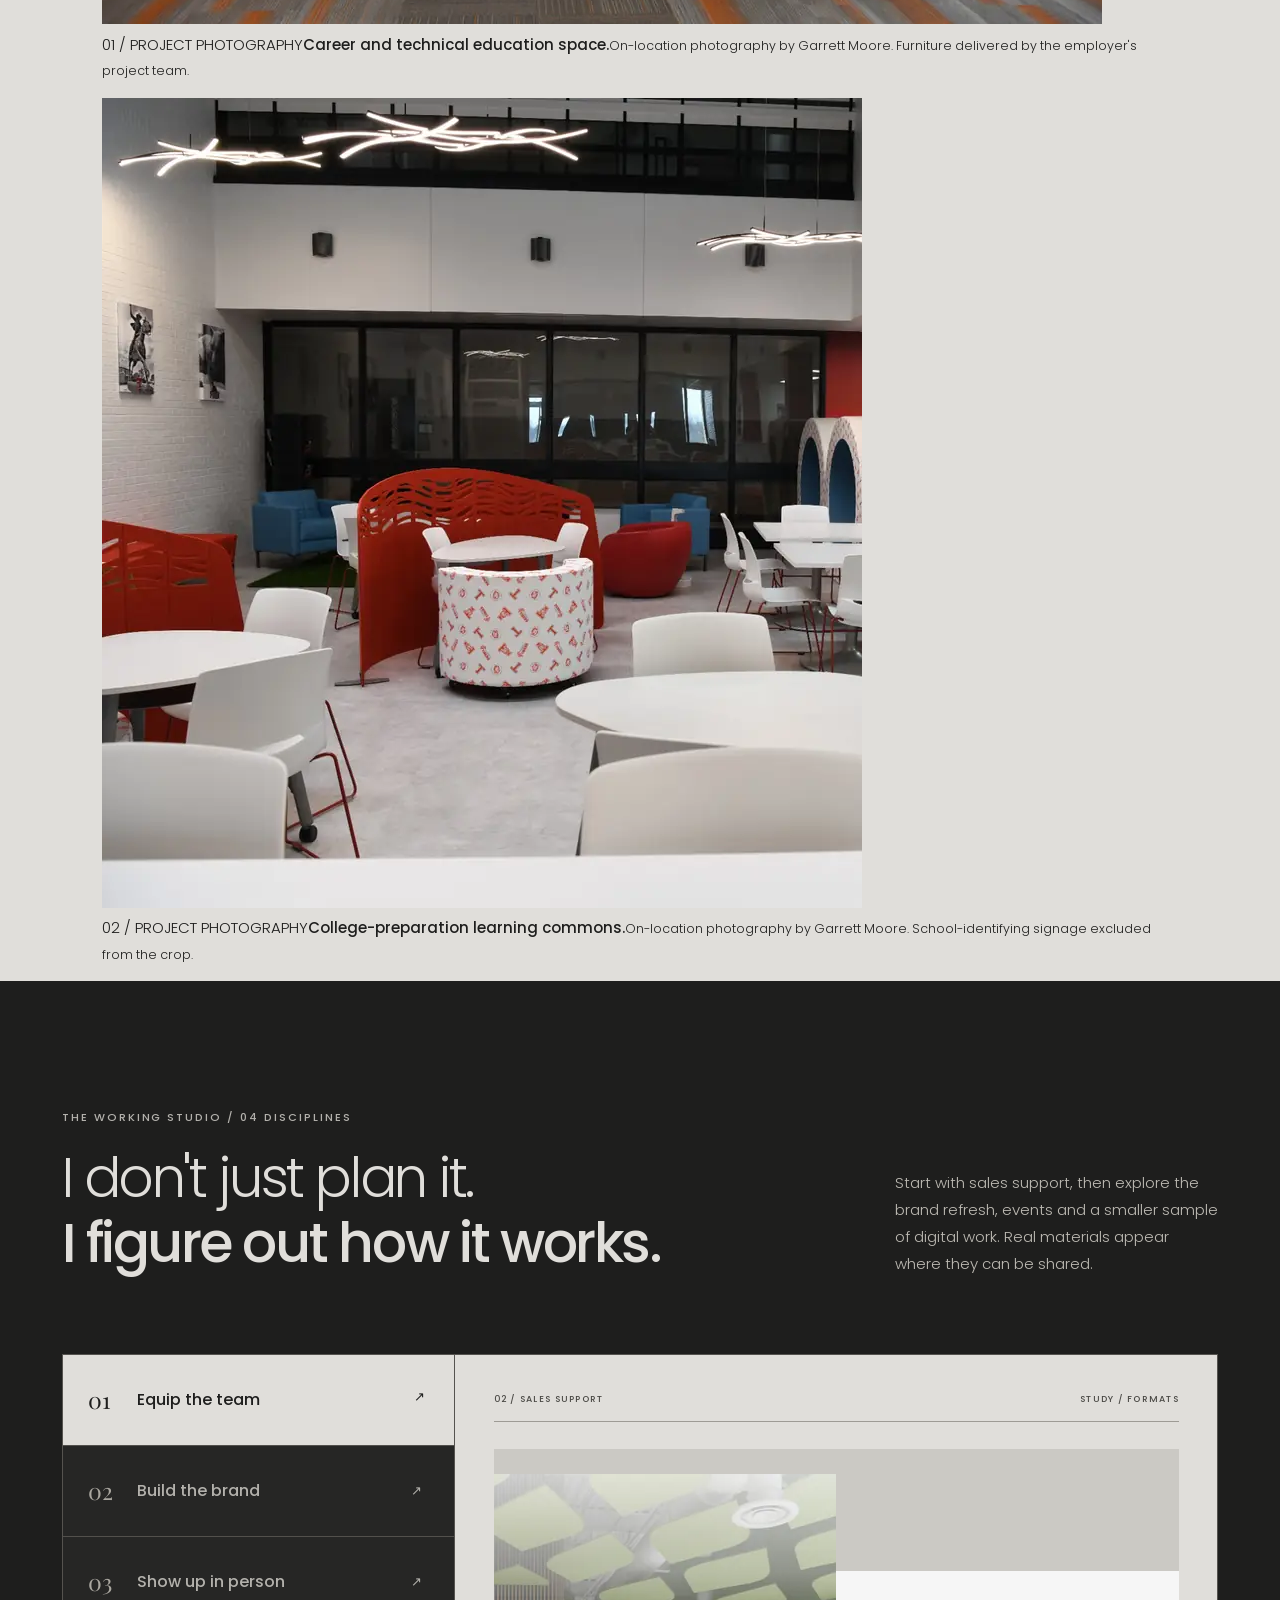
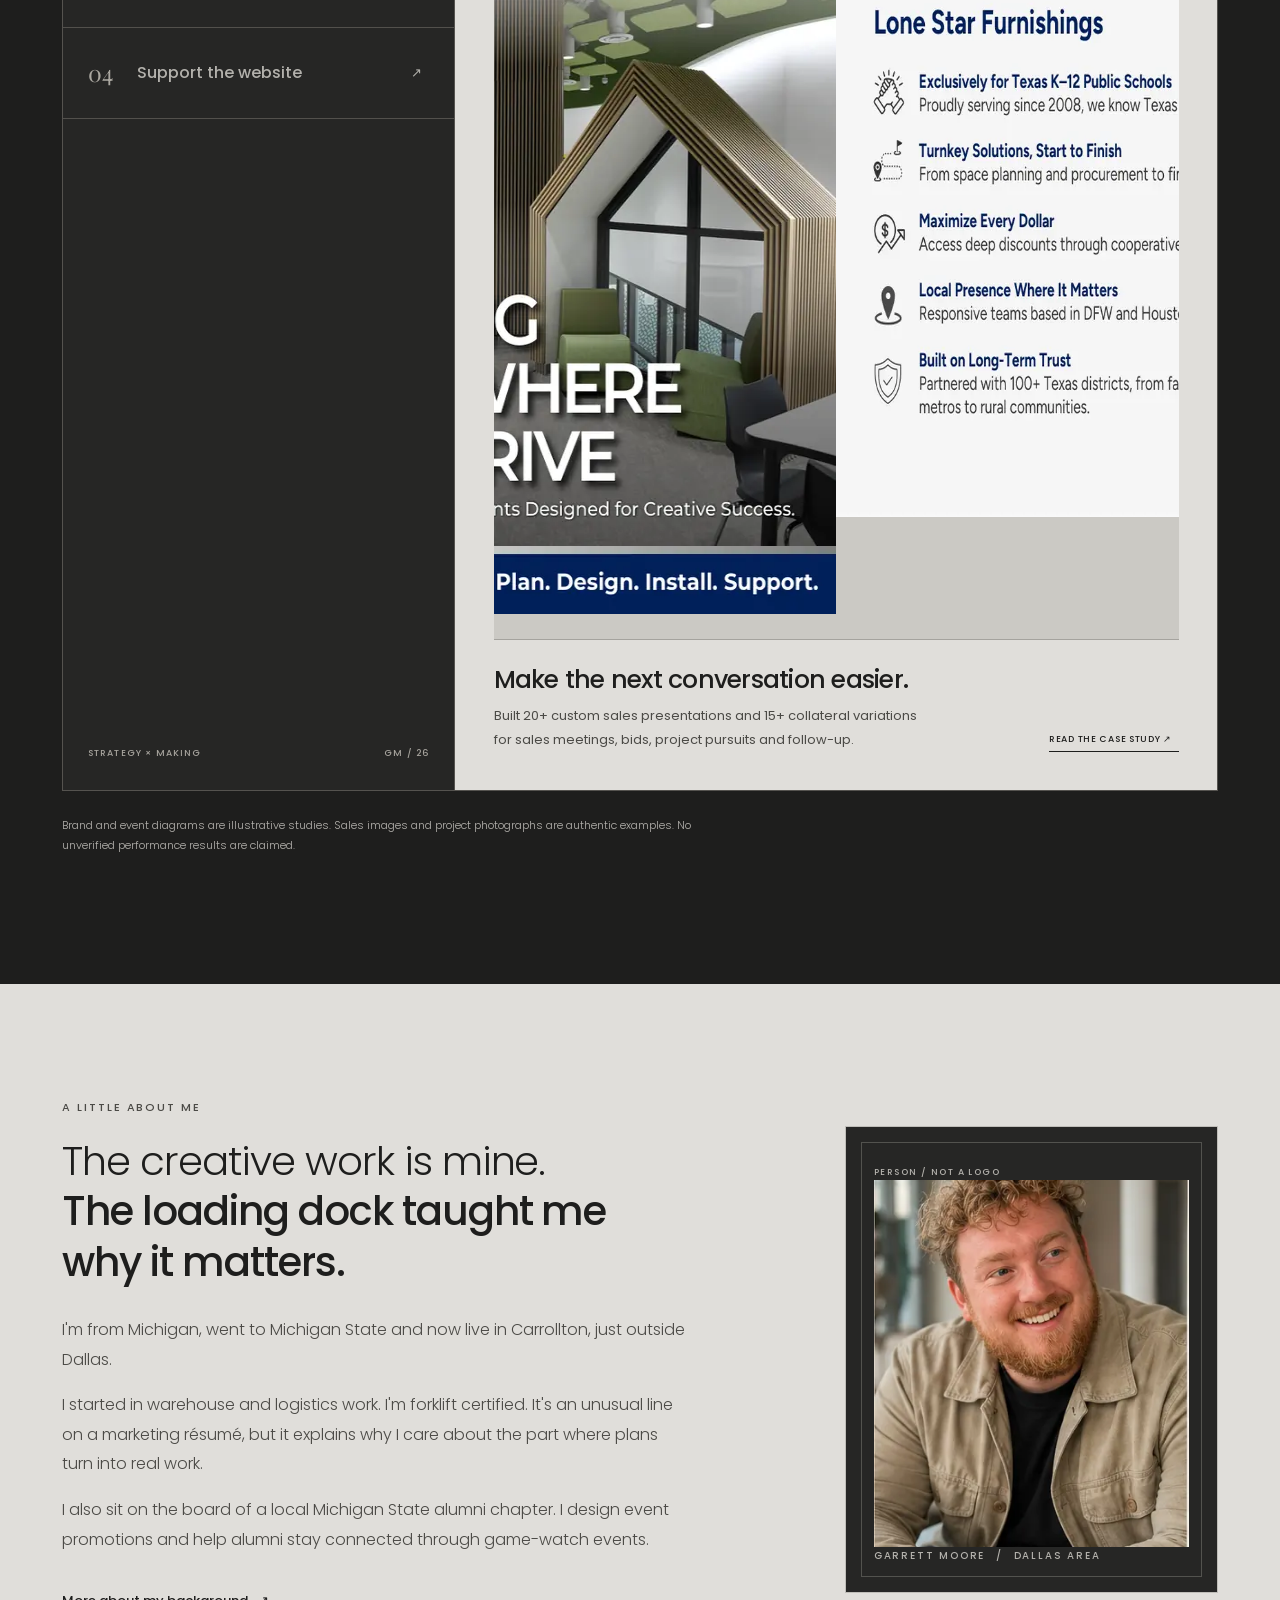
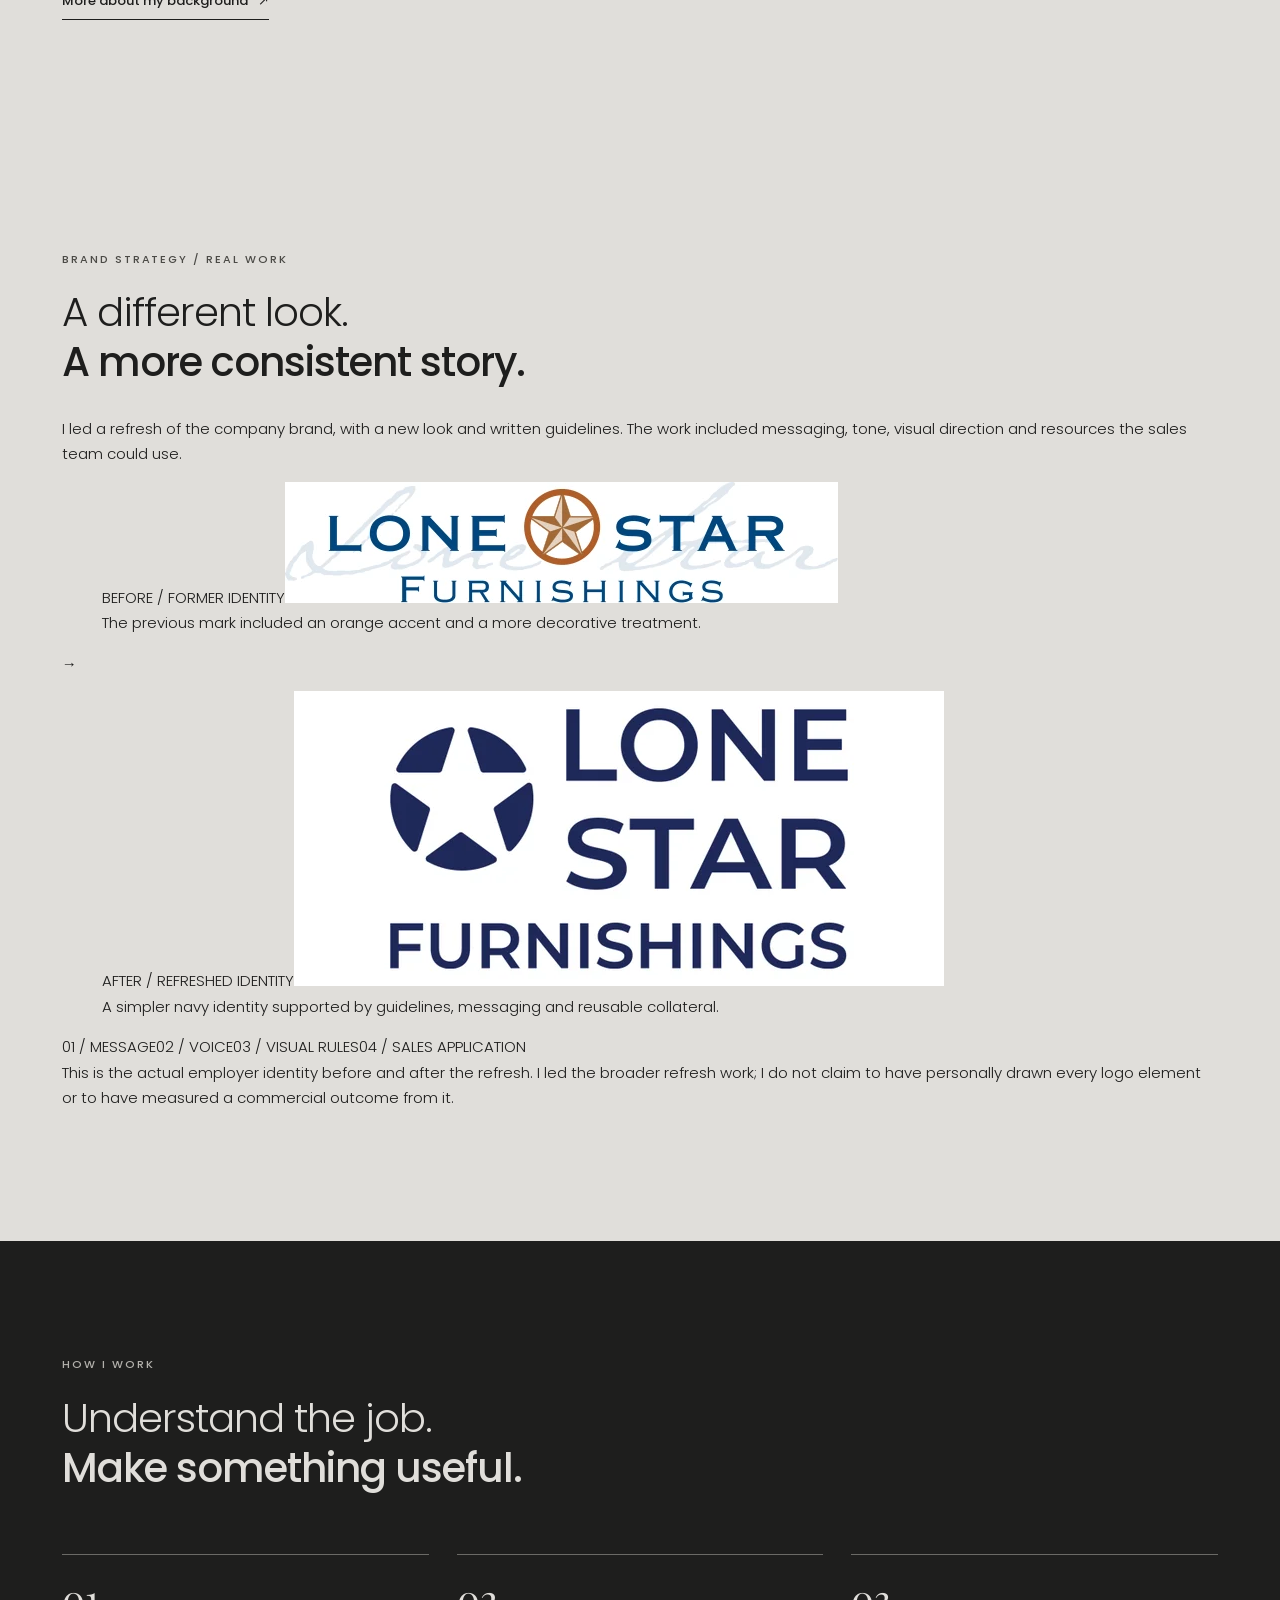
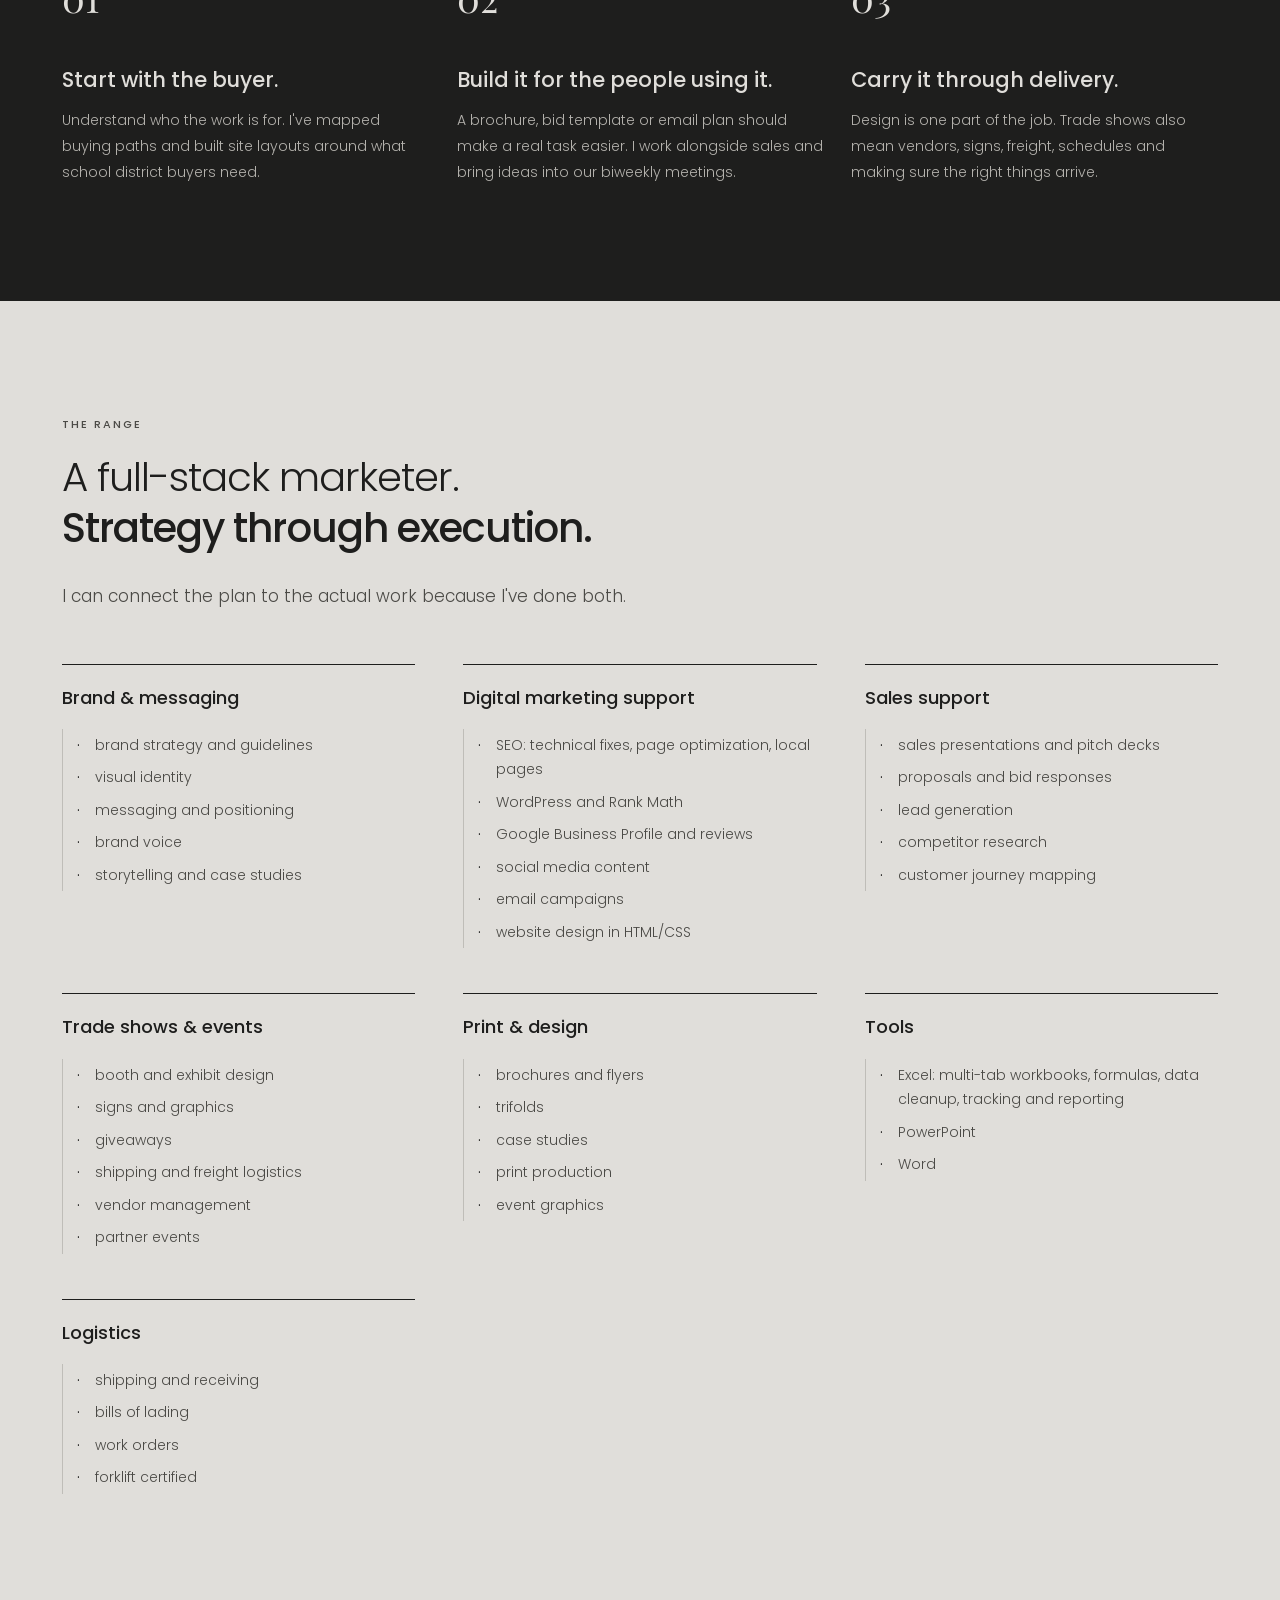
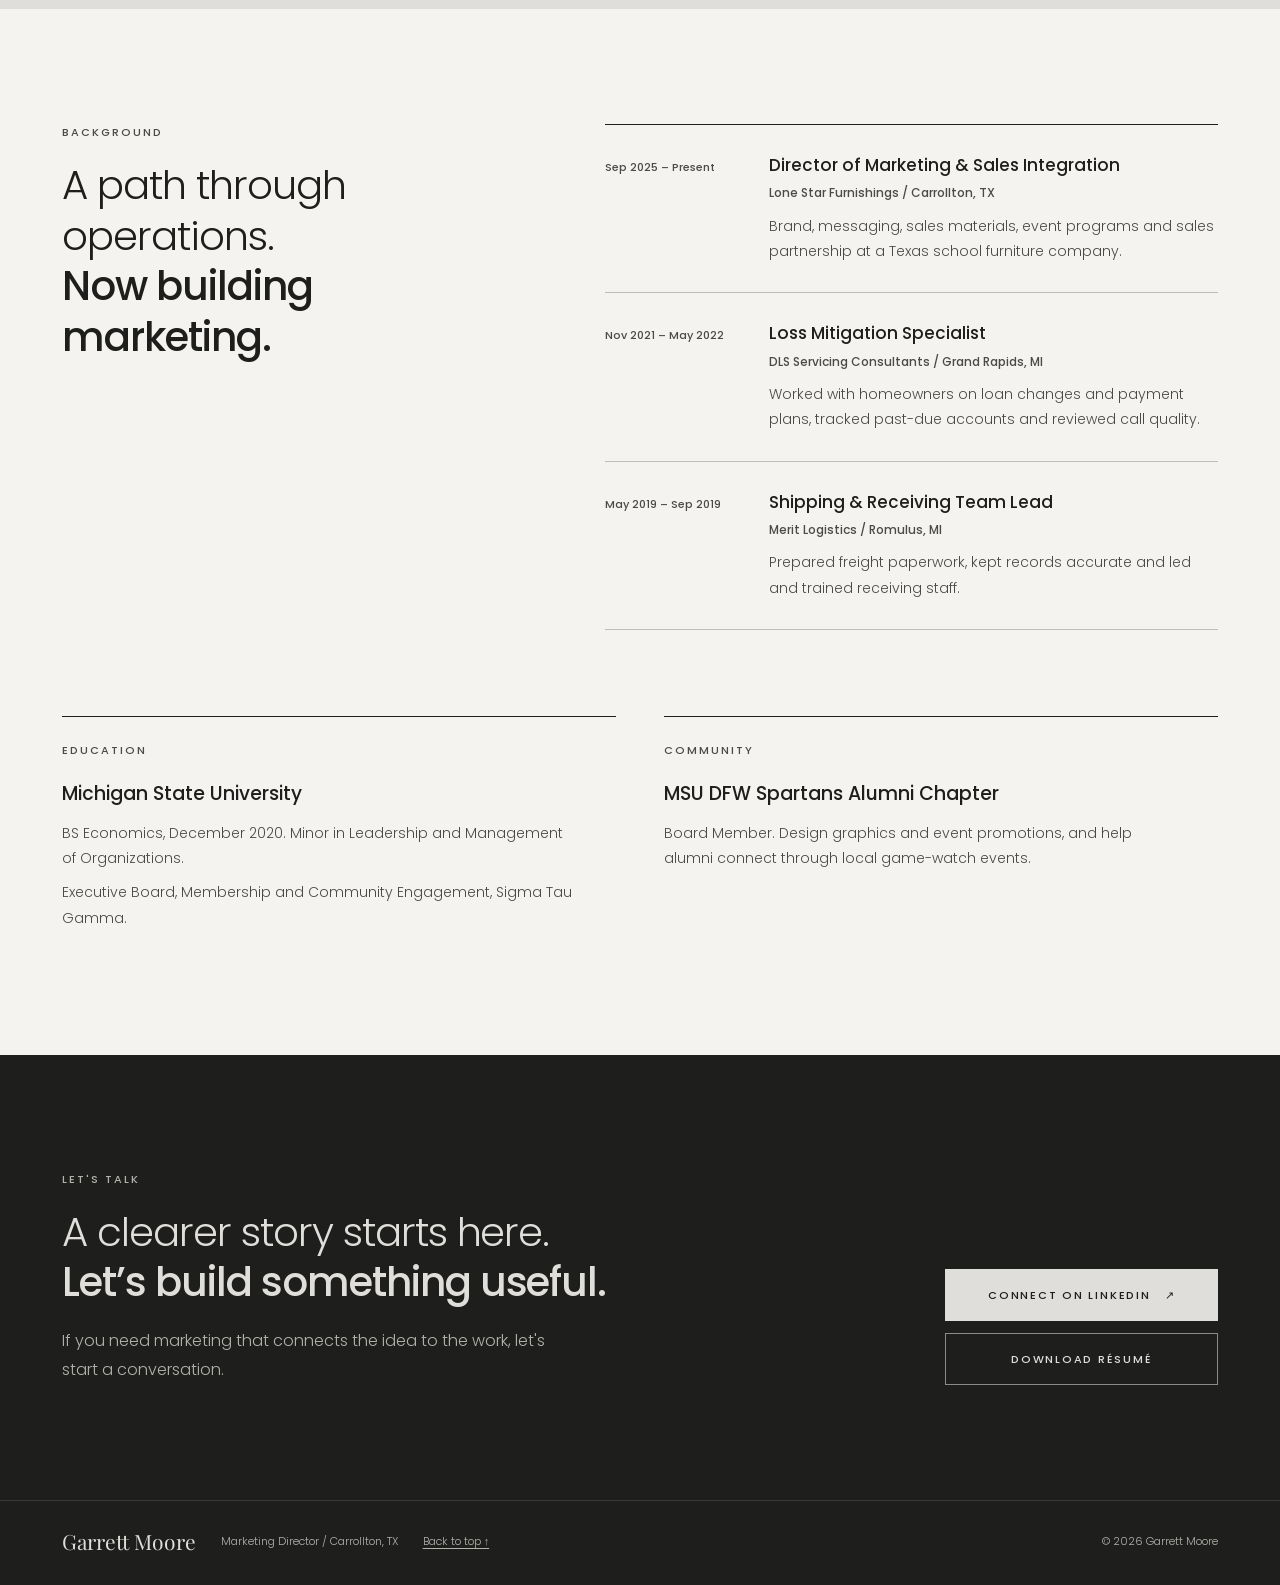
==== commit 47dc6c03: "Add actual before-and-after employer brand identity, foreground sales in studio and replace portrait" ====
--- a/index.html
+++ b/index.html
@@ -197,18 +197,18 @@
             <p class="eyebrow">The working studio / 04 disciplines</p>
             <h2 class="statement" id="studio-title">I don't just plan it.<br><strong>I figure out how it works.</strong></h2>
           </div>
-          <p>Choose a part of the job. Every view is based on documented work, drawn as an original study for this site.</p>
+          <p>Start with sales support, then explore the brand refresh, events and a smaller sample of digital work. Real materials appear where they can be shared.</p>
         </div>
         <div class="studio-console">
           <div class="studio-rail" aria-label="Choose a marketing discipline">
-            <button type="button" class="studio-choice is-active" data-studio-tab="brand" aria-pressed="true"><span>01</span><strong>Build the brand</strong><i aria-hidden="true">↗</i></button>
-            <button type="button" class="studio-choice" data-studio-tab="sales" aria-pressed="false"><span>02</span><strong>Equip the team</strong><i aria-hidden="true">↗</i></button>
-            <button type="button" class="studio-choice" data-studio-tab="digital" aria-pressed="false"><span>03</span><strong>Improve the site</strong><i aria-hidden="true">↗</i></button>
-            <button type="button" class="studio-choice" data-studio-tab="events" aria-pressed="false"><span>04</span><strong>Make it show up</strong><i aria-hidden="true">↗</i></button>
+            <button type="button" class="studio-choice is-active" data-studio-tab="sales" aria-pressed="true"><span>01</span><strong>Equip the team</strong><i aria-hidden="true">↗</i></button>
+            <button type="button" class="studio-choice" data-studio-tab="brand" aria-pressed="false"><span>02</span><strong>Build the brand</strong><i aria-hidden="true">↗</i></button>
+            <button type="button" class="studio-choice" data-studio-tab="events" aria-pressed="false"><span>03</span><strong>Show up in person</strong><i aria-hidden="true">↗</i></button>
+            <button type="button" class="studio-choice" data-studio-tab="digital" aria-pressed="false"><span>04</span><strong>Support the website</strong><i aria-hidden="true">↗</i></button>
             <div class="studio-rail-bottom"><span>STRATEGY × MAKING</span><span>GM / 26</span></div>
           </div>
           <div class="studio-screen" aria-live="polite">
-            <div class="studio-panel is-active" data-studio-panel="brand">
+            <div class="studio-panel" data-studio-panel="brand" hidden>
               <div class="studio-screen-top"><span>01 / BRAND &amp; MESSAGING</span><span>STUDY / G OS</span></div>
               <div class="studio-visual studio-visual-brand" aria-label="An original typographic brand system specimen for this personal portfolio">
                 <div class="studio-system-display"><span class="studio-system-small">ONE IDEA / MANY TOUCHPOINTS</span><span class="studio-system-big">Same<br><strong>story.</strong></span><span class="studio-system-bottom">VOICE / TYPE / RHYTHM / RULES</span></div>
@@ -216,24 +216,23 @@
               </div>
               <div class="studio-screen-detail"><div><h3>Give people the same story.</h3><p>Led a refresh of the company brand, with a new look and written guidelines. Developed the voice and messaging for social posts.</p></div><a href="work.html#brand-refresh">Read the case study <span aria-hidden="true">↗</span></a></div>
             </div>
-            <div class="studio-panel" data-studio-panel="sales" hidden>
+            <div class="studio-panel is-active" data-studio-panel="sales">
               <div class="studio-screen-top"><span>02 / SALES SUPPORT</span><span>STUDY / FORMATS</span></div>
-              <div class="studio-visual studio-visual-sales" aria-label="Illustrated collection of print and presentation formats">
-                <div class="studio-sales-one"><small>01 / BRIEF</small><b>One<br>clear<br>idea.</b><i></i><i></i></div>
-                <div class="studio-sales-two"><small>02 / DECK</small><b>Make the<br>case.</b><i></i><i></i></div>
-                <div class="studio-sales-three"><small>03 / PROPOSAL</small><b>Make it<br>usable.</b><i></i><i></i></div>
+              <div class="studio-visual studio-visual-sales studio-visual-real" aria-label="Authentic brochure cover and sales presentation excerpt">
+                <img src="assets/collateral-cover.webp" width="740" height="740" loading="lazy" alt="Brochure cover showing education furniture collaboration space">
+                <img src="assets/sales-deck-excerpt.webp" width="970" height="546" loading="lazy" alt="Custom sales presentation excerpt about turnkey services">
               </div>
-              <div class="studio-screen-detail"><div><h3>Make the next conversation easier.</h3><p>Built brochures, case studies, bid templates and presentations that sales representatives can use in different buying conversations.</p></div><a href="work.html#sales-enablement">Read the case study <span aria-hidden="true">↗</span></a></div>
+              <div class="studio-screen-detail"><div><h3>Make the next conversation easier.</h3><p>Built 20+ custom sales presentations and 15+ collateral variations for sales meetings, bids, project pursuits and follow-up.</p></div><a href="work.html#sales-enablement">Read the case study <span aria-hidden="true">↗</span></a></div>
             </div>
             <div class="studio-panel" data-studio-panel="digital" hidden>
-              <div class="studio-screen-top"><span>03 / DIGITAL MARKETING</span><span>STUDY / SITE PLAN</span></div>
+              <div class="studio-screen-top"><span>04 / DIGITAL SUPPORT</span><span>STUDY / SITE PLAN</span></div>
               <div class="studio-visual studio-visual-digital" aria-label="Concept diagram showing three parts of an SEO and website design plan">
                 <div class="studio-browser"><div class="studio-browser-top"><span></span><span></span><span></span><b>PAGE STRUCTURE / SPECIMEN</b></div><div class="studio-browser-body"><span>BUYER-FIRST LAYOUT</span><strong>Find it.<br>Understand it.</strong><div class="studio-browser-chips"><i>Redirects</i><i>Page titles</i><i>Local pages</i></div></div></div>
               </div>
               <div class="studio-screen-detail"><div><h3>Start with the person searching.</h3><p>Designed and built an HTML/CSS website layout for school district buyers and wrote an SEO improvement plan. The layout is not claimed as launched, and no ranking lift is claimed.</p></div><a href="#skills">See digital skills <span aria-hidden="true">↗</span></a></div>
             </div>
             <div class="studio-panel" data-studio-panel="events" hidden>
-              <div class="studio-screen-top"><span>04 / EVENTS &amp; LOGISTICS</span><span>STUDY / DELIVERY</span></div>
+              <div class="studio-screen-top"><span>03 / EVENTS &amp; LOGISTICS</span><span>STUDY / DELIVERY</span></div>
               <div class="studio-visual studio-visual-events" aria-label="Concept drawing of an exhibition floor plan and a logistics sequence">
                 <div class="studio-event-plan"><div class="studio-event-back">SHOW / FLOOR PLAN</div><div class="studio-event-zone">BOOTH<br><strong>DESIGN</strong></div><div class="studio-event-track"><span>SIGNS</span><span>GRAPHICS</span><span>FREIGHT</span></div></div>
                 <div class="studio-event-stat"><b>7<span>+</span></b><small>CONFERENCES<br>PER YEAR</small></div>
@@ -242,7 +241,7 @@
             </div>
           </div>
         </div>
-        <p class="studio-disclosure">Visuals are illustrative studies made for this portfolio, not actual employer artwork, campaign reports, or measured results.</p>
+        <p class="studio-disclosure">Brand and event diagrams are illustrative studies. Sales images and project photographs are authentic examples. No unverified performance results are claimed.</p>
       </div>
     </section>
 
@@ -251,41 +250,31 @@
       <div class="container about-grid">
         <div class="section-copy">
           <p class="eyebrow">A little about me</p>
-          <h2 class="statement" id="about-title">The brand work is real.<br><strong>So is the loading dock.</strong></h2>
+          <h2 class="statement" id="about-title">The creative work is mine.<br><strong>The loading dock taught me why it matters.</strong></h2>
           <p>I'm from Michigan, went to Michigan State and now live in Carrollton, just outside Dallas.</p>
           <p>I started in warehouse and logistics work. I'm forklift certified. It's an unusual line on a marketing résumé, but it explains why I care about the part where plans turn into real work.</p>
           <p>I also sit on the board of a local Michigan State alumni chapter. I design event promotions and help alumni stay connected through game-watch events.</p>
           <a class="text-link" href="https://www.linkedin.com/in/garrettm-lsf" target="_blank" rel="noopener noreferrer">More about my background <span aria-hidden="true">↗</span></a>
         </div>
-        <div class="portrait-frame portrait-v3" aria-label="Typographic portrait space, currently showing Garrett Moore's initials" role="img">
-          <!-- When you have a headshot, replace this initials div with an img element. -->
+        <div class="portrait-frame portrait-v3 portrait-photo">
           <span class="portrait-index">PERSON / NOT A LOGO</span>
-          <div class="portrait-initials">GM</div>
-          <span class="portrait-aside">Michigan → Texas</span>
+          <img src="assets/portrait-editorial.webp" width="367" height="539" loading="lazy" alt="Photo-based editorial portrait of Garrett Moore smiling in a tan overshirt">
           <span class="portrait-caption">Garrett Moore <span> / </span> Dallas area</span>
         </div>
       </div>
     </section>
 
-    <!-- BRAND SPECIMEN: an original specimen for this portfolio, not client work. -->
-    <section class="section" id="brand" aria-labelledby="brand-title">
-      <div class="container specimen-grid">
-        <div class="specimen-copy">
-          <p class="eyebrow">A working specimen</p>
-          <h2 class="statement" id="brand-title">A brand is more than a mark.<br><strong>It needs a system.</strong></h2>
-          <p>Good guidelines make the next decision easier: which type to use, what a heading sounds like and how the pieces fit together.</p>
-          <p>This portfolio shows that thinking in practice. The specimen beside it uses this site's own colors, type and layout. It is not a client project.</p>
-          <div class="before-after" aria-label="From individual pieces to a repeatable system">
-            <div><span>From</span><p>One piece at a time</p></div>
-            <div><span>To</span><p>A shared visual language</p></div>
-          </div>
-        </div>
-        <div class="specimen-board" aria-label="Typography, palette and spacing specimen for the G OS design used on this site">
-          <div class="specimen-mark"><span class="specimen-serif">G OS</span><span class="specimen-kicker">Identity / 01</span></div>
-          <div class="specimen-type"><span class="eyebrow">Type / Poppins</span><p>Clear words.<br><strong>Consistent work.</strong></p><span class="specimen-alphabet">Aa Bb Cc Dd Ee 012345</span></div>
-          <div class="specimen-colors"><span class="eyebrow">Color / four tones + brass</span><div class="swatches"><span></span><span></span><span></span><span></span><span></span></div></div>
-          <div class="specimen-footer"><span>01 / clarity</span><span>02 / consistency</span><span>03 / use</span></div>
-        </div>
+    <!-- BRAND EVOLUTION / actual old and refreshed employer logos, supplied by Garrett. -->
+    <section class="section brand-evolution" id="brand" aria-labelledby="brand-title">
+      <div class="container">
+        <div class="brand-evolution-head"><div><p class="eyebrow">Brand strategy / Real work</p><h2 class="statement" id="brand-title">A different look.<br><strong>A more consistent story.</strong></h2></div><p>I led a refresh of the company brand, with a new look and written guidelines. The work included messaging, tone, visual direction and resources the sales team could use.</p></div>
+        <div class="brand-evolution-grid">
+          <figure class="brand-logo-before"><span>BEFORE / FORMER IDENTITY</span><img loading="lazy" src="assets/brand-old.webp" width="553" height="121" alt="Previous Lone Star Furnishings logo with blue wordmark and orange star graphic"><figcaption>The previous mark included an orange accent and a more decorative treatment.</figcaption></figure>
+          <div class="brand-evolution-arrow" aria-hidden="true">→</div>
+          <figure class="brand-logo-after"><span>AFTER / REFRESHED IDENTITY</span><img loading="lazy" src="assets/brand-new.webp" width="650" height="295" alt="Updated Lone Star Furnishings wordmark in navy with an abstract star emblem"><figcaption>A simpler navy identity supported by guidelines, messaging and reusable collateral.</figcaption></figure>
+        </div>
+        <div class="brand-evolution-foot"><span>01 / MESSAGE</span><span>02 / VOICE</span><span>03 / VISUAL RULES</span><span>04 / SALES APPLICATION</span></div>
+        <p class="brand-evolution-note">This is the actual employer identity before and after the refresh. I led the broader refresh work; I do not claim to have personally drawn every logo element or to have measured a commercial outcome from it.</p>
       </div>
     </section>
 
@@ -312,7 +301,7 @@
         </div>
         <div class="skills-grid">
           <section class="skill-group"><h3>Brand &amp; messaging</h3><ul><li>brand strategy and guidelines</li><li>visual identity</li><li>messaging and positioning</li><li>brand voice</li><li>storytelling and case studies</li></ul></section>
-          <section class="skill-group"><h3>Digital marketing</h3><ul><li>SEO: technical fixes, page optimization, local pages</li><li>WordPress and Rank Math</li><li>Google Business Profile and reviews</li><li>social media content</li><li>email campaigns</li><li>website design in HTML/CSS</li></ul></section>
+          <section class="skill-group skill-digital"><h3>Digital marketing support</h3><ul><li>SEO: technical fixes, page optimization, local pages</li><li>WordPress and Rank Math</li><li>Google Business Profile and reviews</li><li>social media content</li><li>email campaigns</li><li>website design in HTML/CSS</li></ul></section>
           <section class="skill-group"><h3>Sales support</h3><ul><li>sales presentations and pitch decks</li><li>proposals and bid responses</li><li>lead generation</li><li>competitor research</li><li>customer journey mapping</li></ul></section>
           <section class="skill-group"><h3>Trade shows &amp; events</h3><ul><li>booth and exhibit design</li><li>signs and graphics</li><li>giveaways</li><li>shipping and freight logistics</li><li>vendor management</li><li>partner events</li></ul></section>
           <section class="skill-group"><h3>Print &amp; design</h3><ul><li>brochures and flyers</li><li>trifolds</li><li>case studies</li><li>print production</li><li>event graphics</li></ul></section>
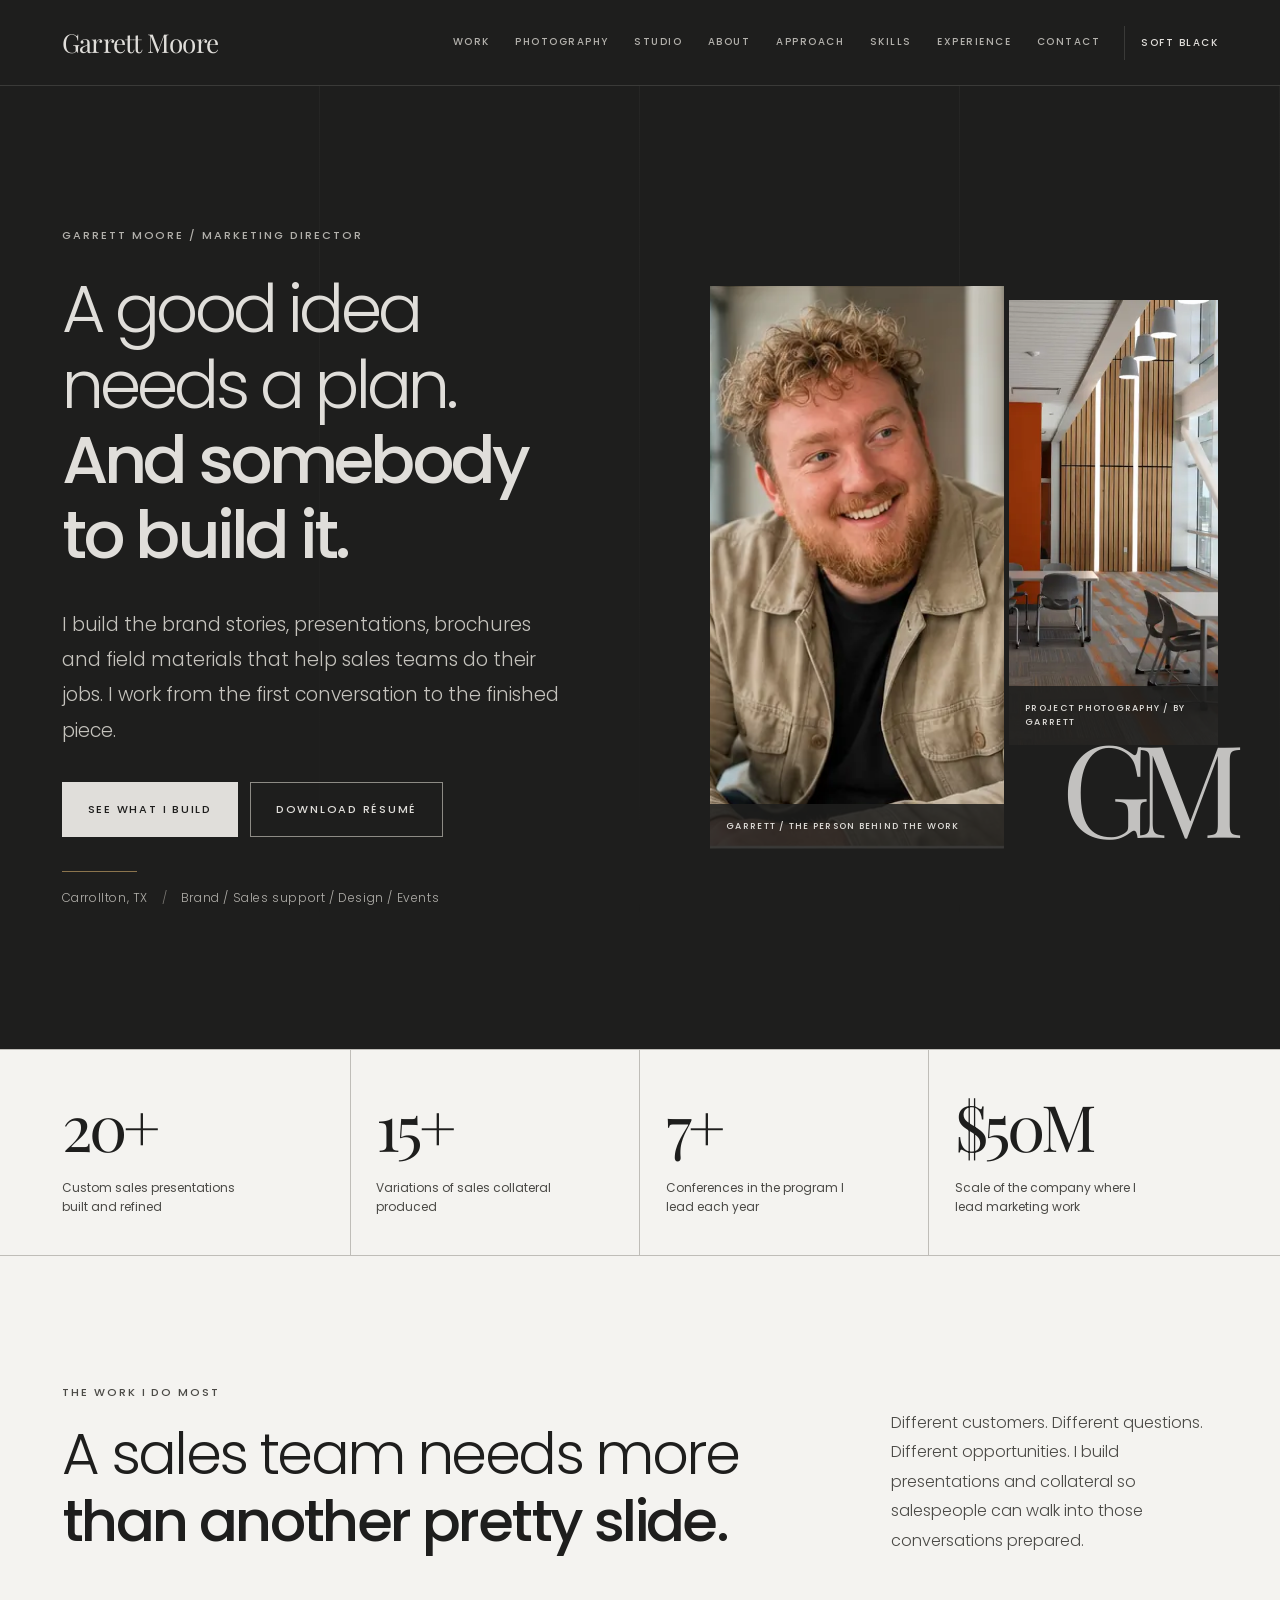
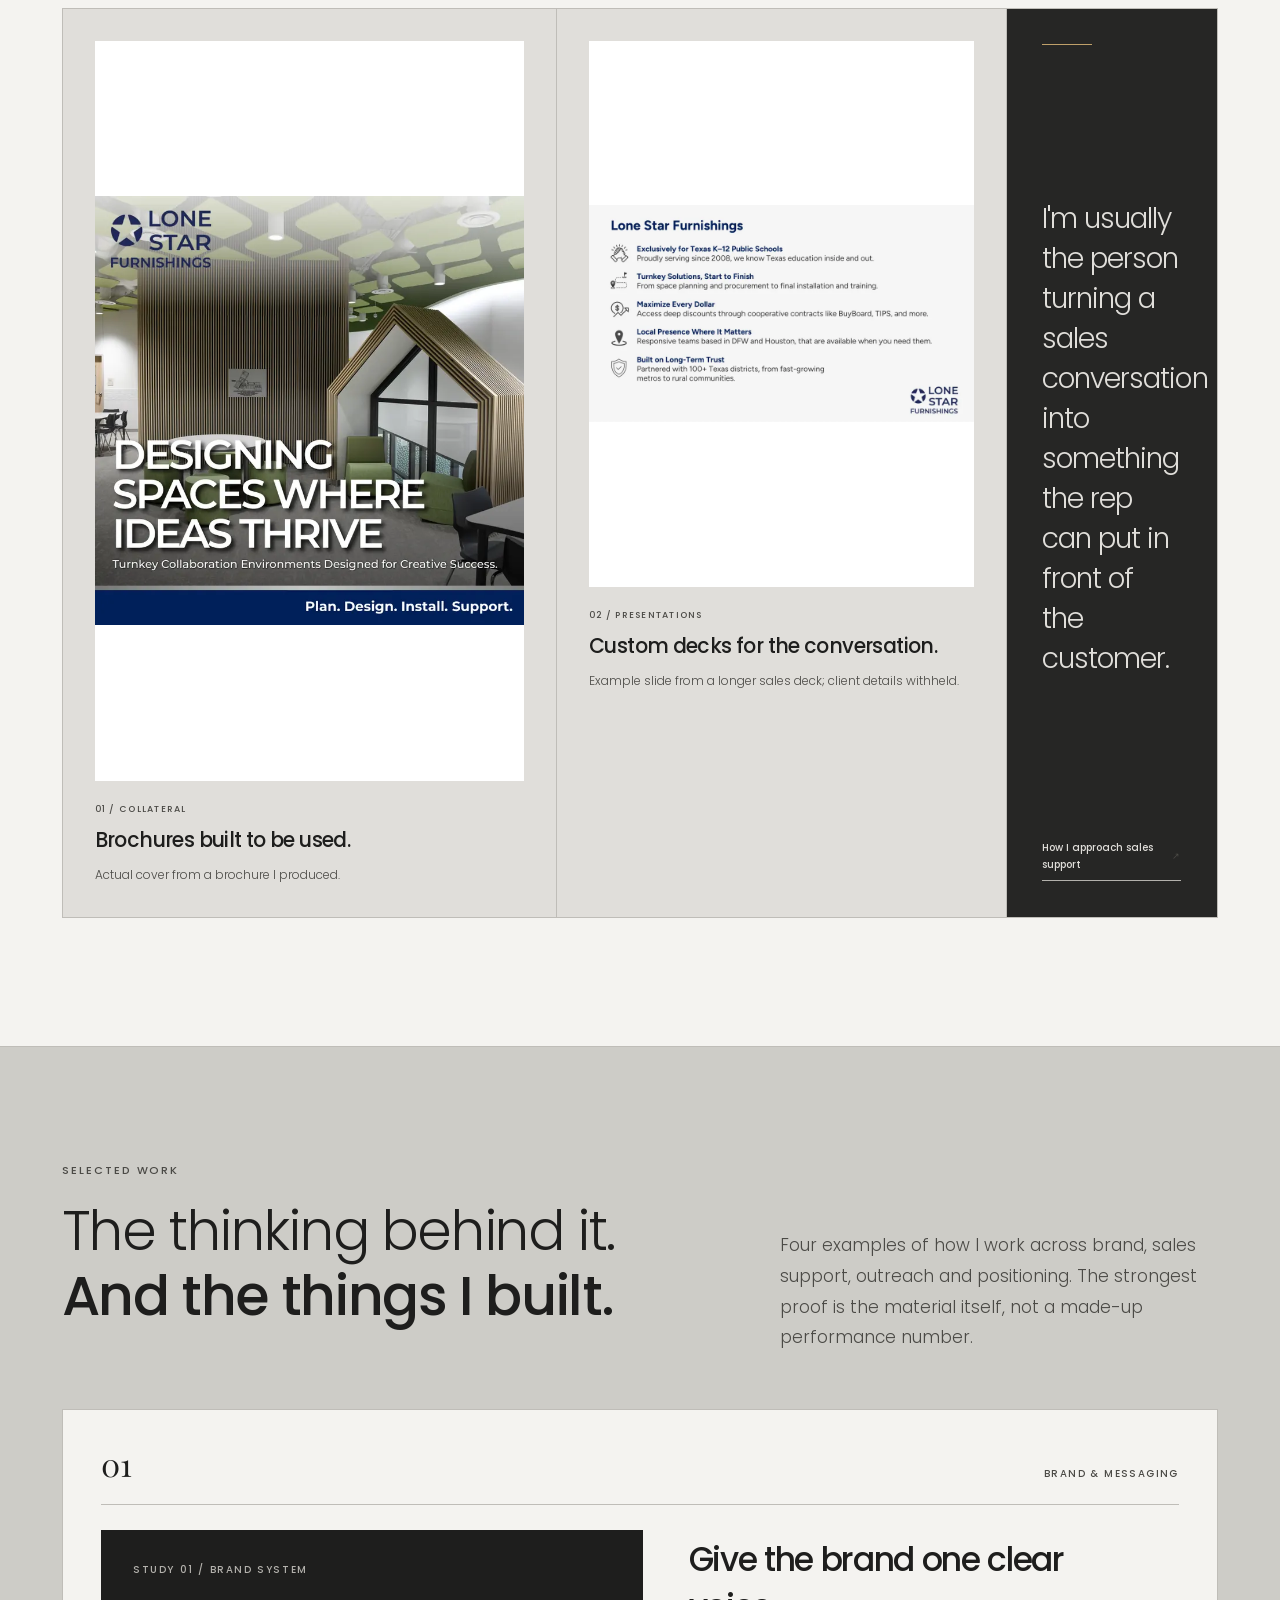
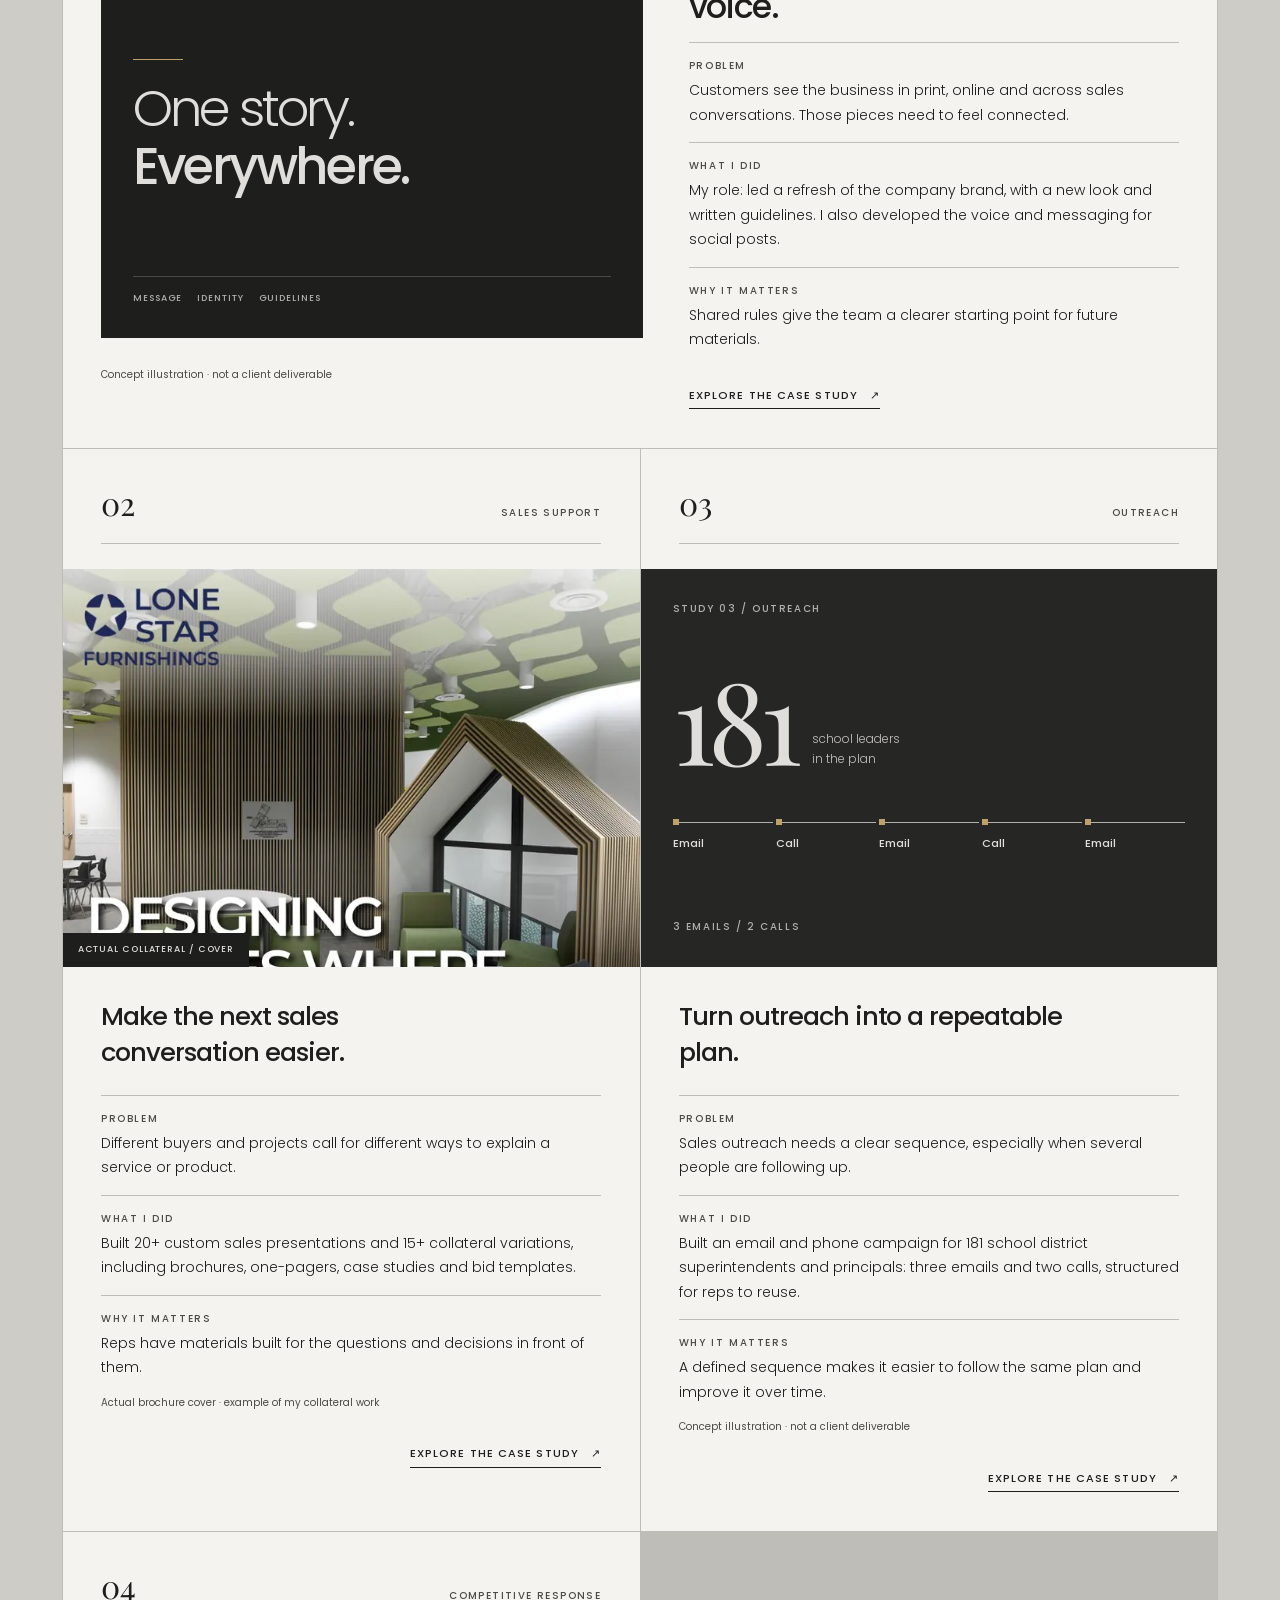
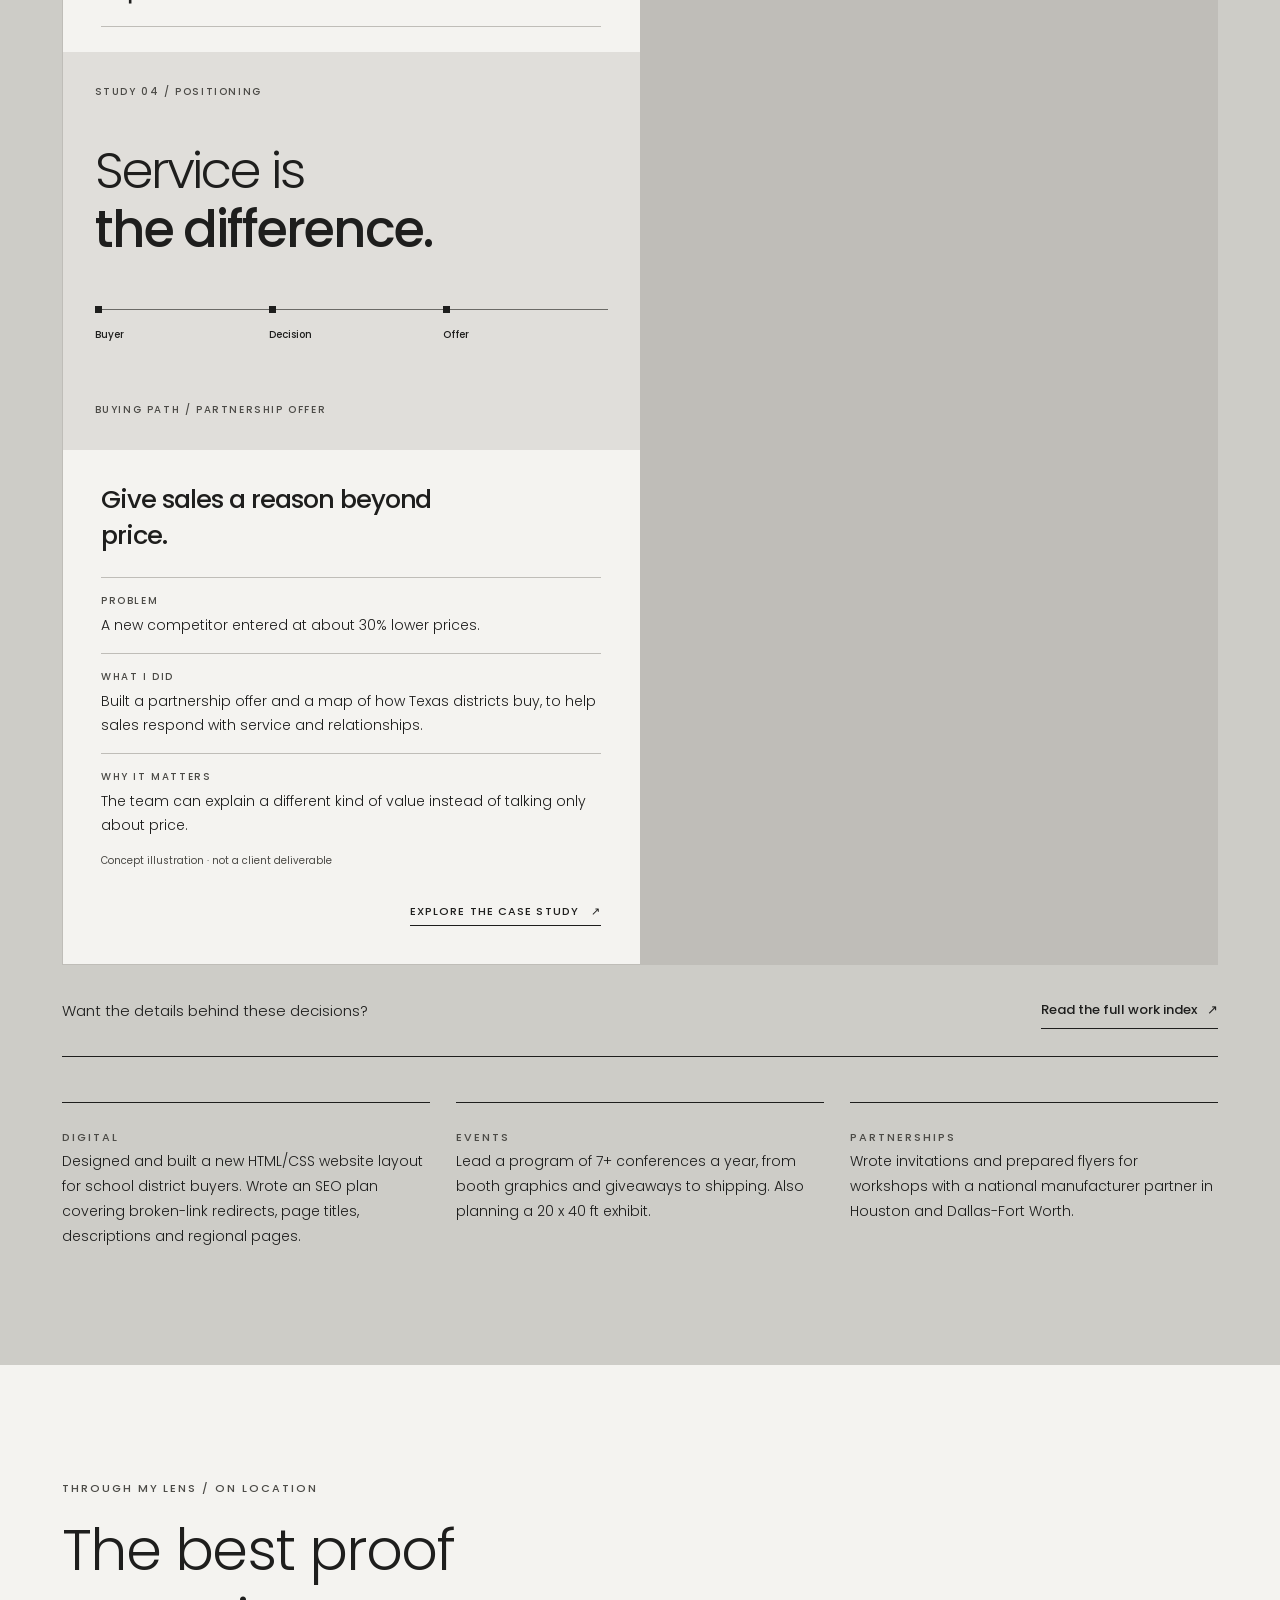
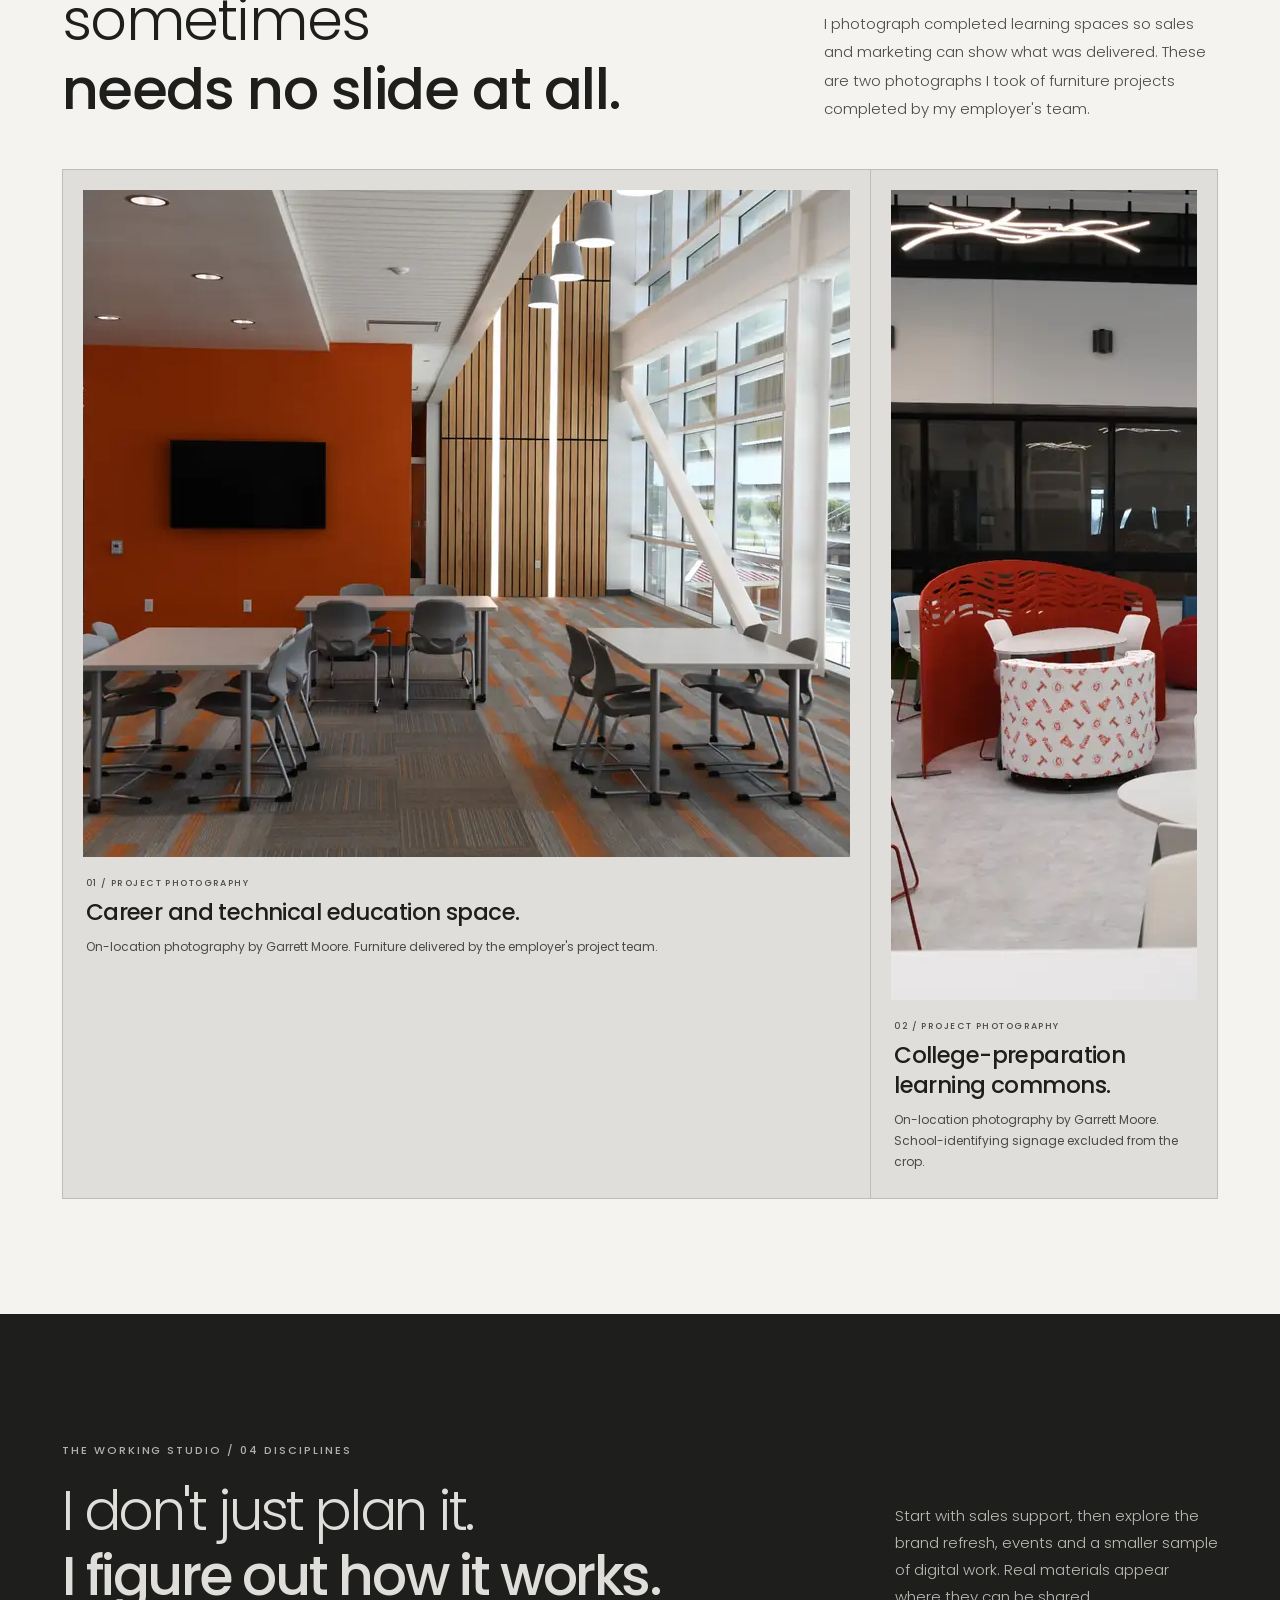
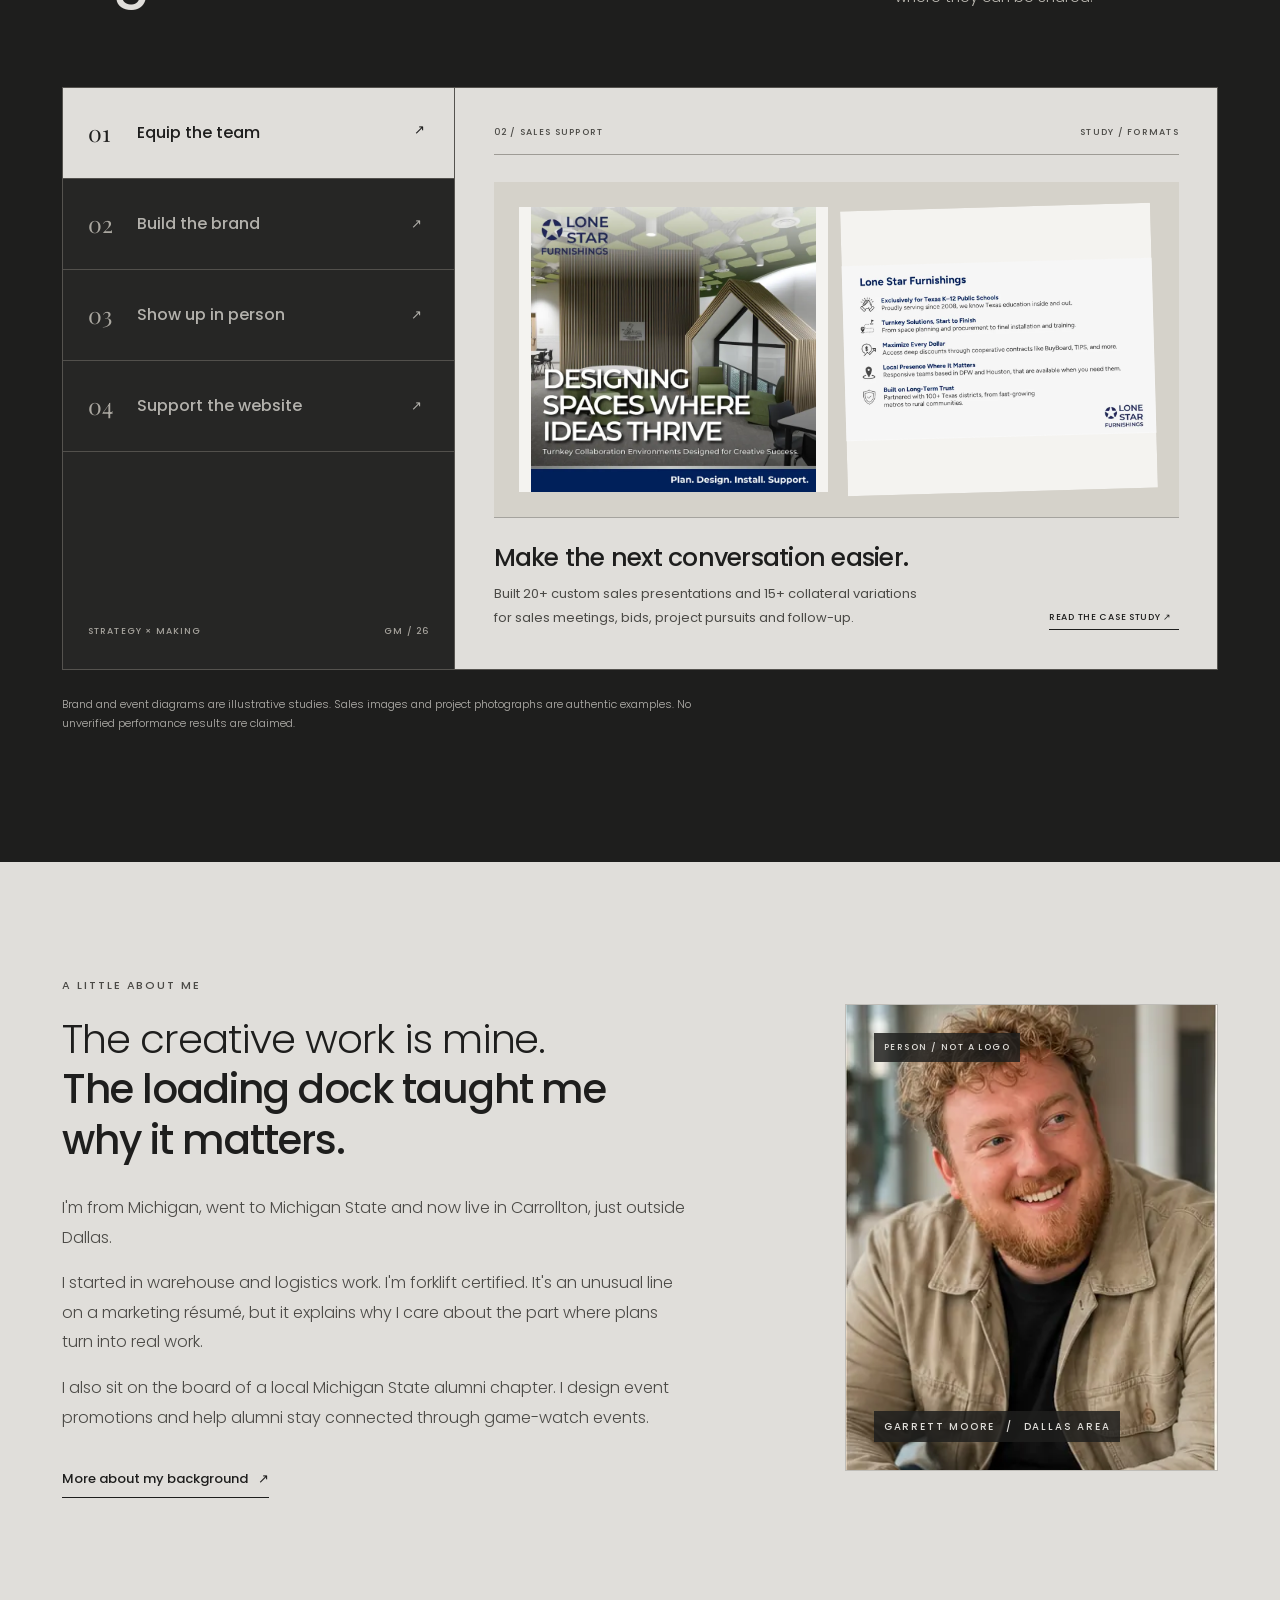
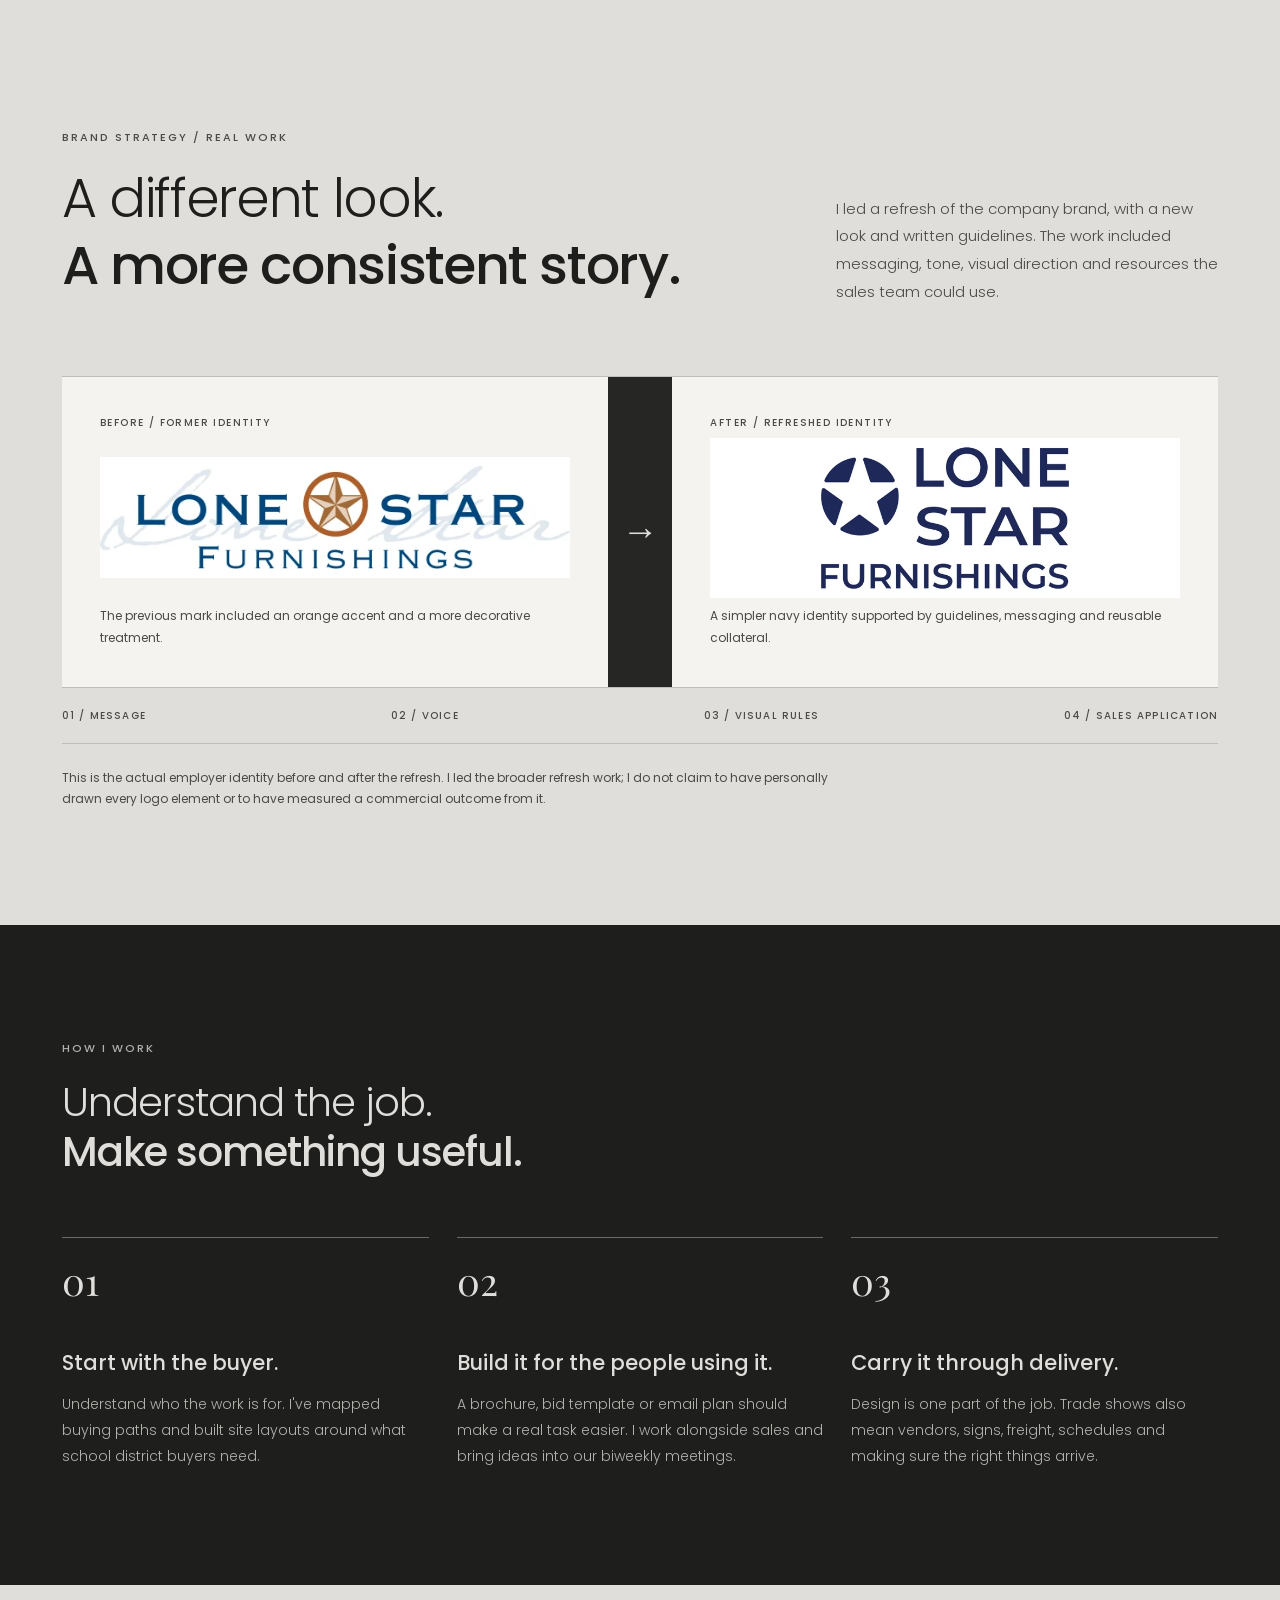
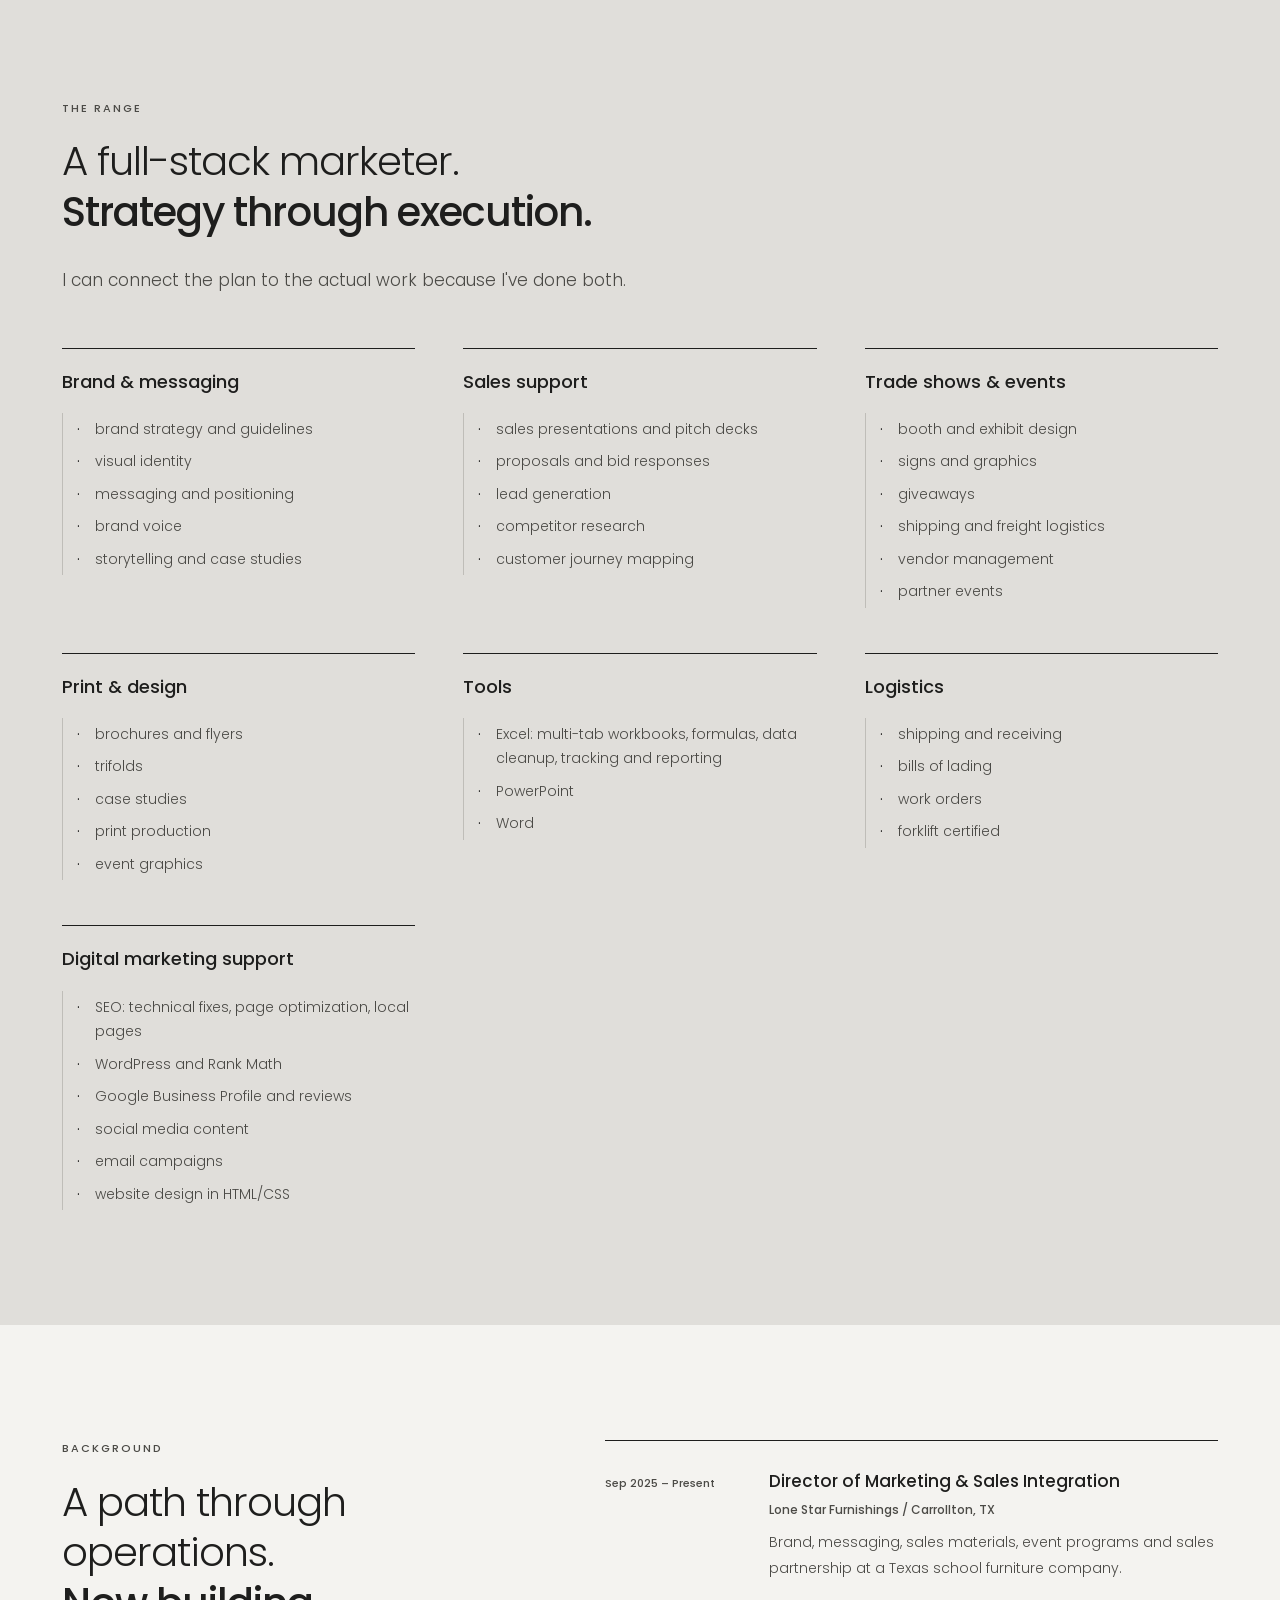
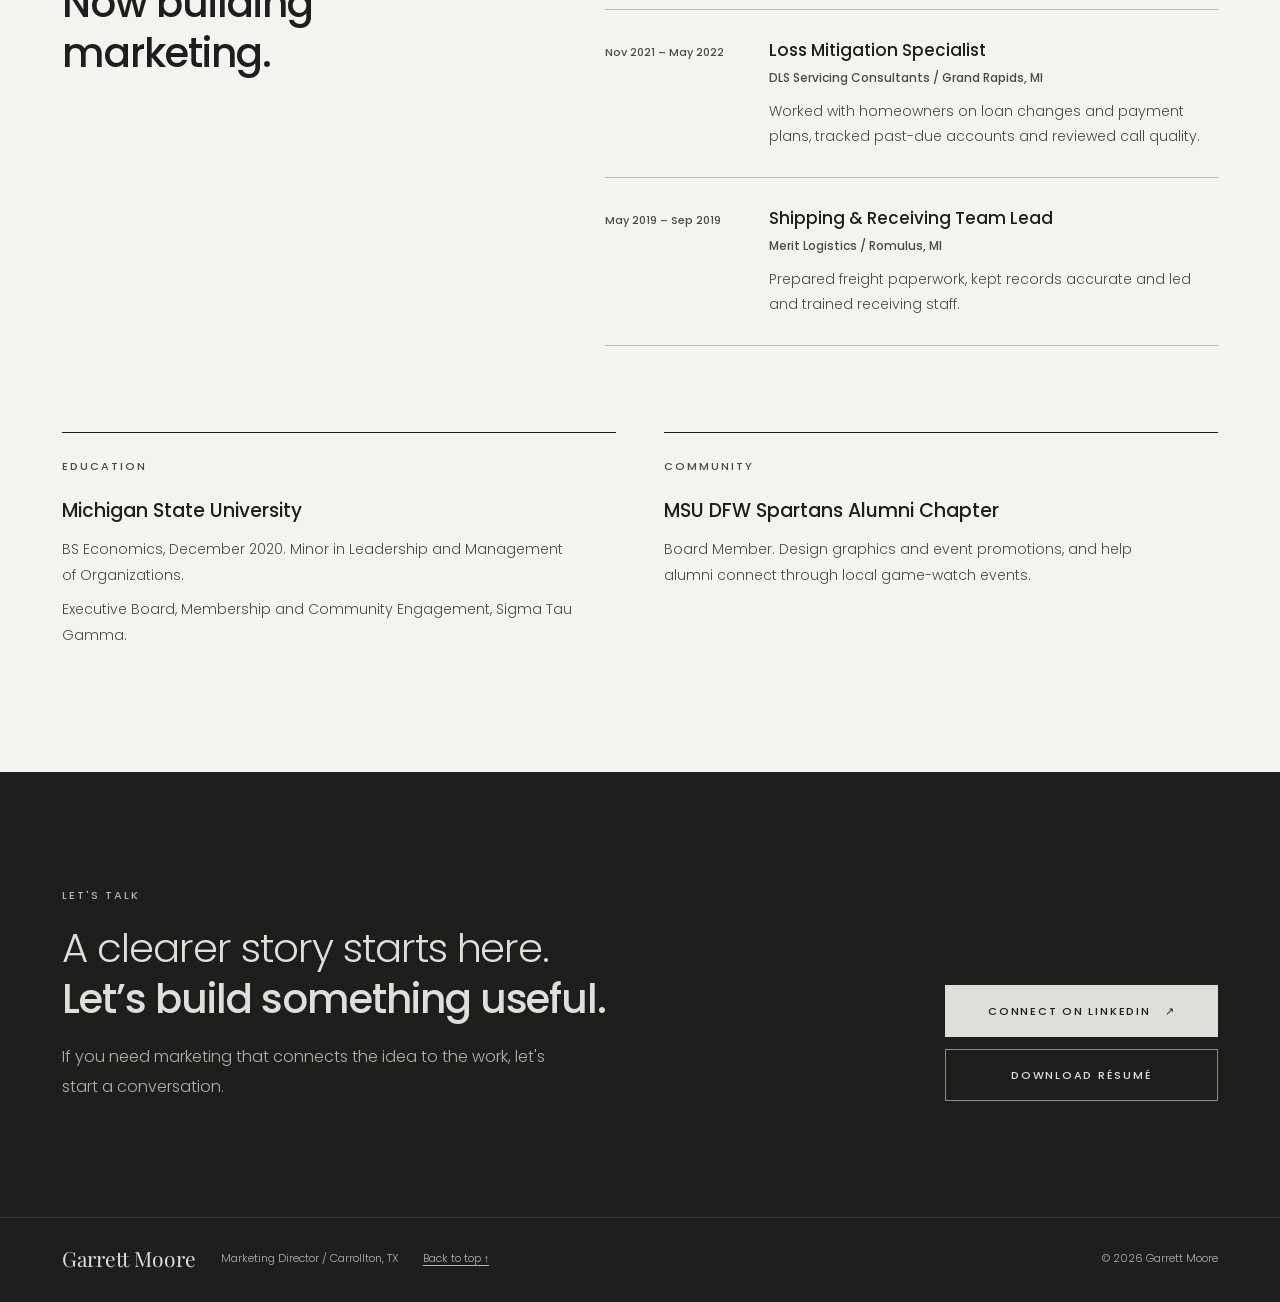
==== commit ffb9ec3b: "Load real-work editorial styles on index.html" ====
--- a/index.html
+++ b/index.html
@@ -28,6 +28,7 @@
   <link href="https://fonts.googleapis.com/css2?family=Playfair+Display:wght@400&amp;family=Poppins:wght@300;400;500&amp;display=swap" rel="stylesheet">
   <link rel="stylesheet" href="styles.css">
   <link rel="stylesheet" href="studio.css">
+  <link rel="stylesheet" href="real-work.css">
   <script src="main.js" defer></script>
   <script src="studio.js" defer></script>
   <script type="application/ld+json">
--- a/real-work.css
+++ b/real-work.css
@@ -0,0 +1,130 @@
+/* AUTHENTIC WORK EDITION
+   A deliberate extension of G OS that puts real project material ahead of mockups.
+   All images are optimized WebP; no front-end dependencies. */
+
+/* 01 / Hero: one photo-based portrait, one real project detail. */
+.hero-v3 .hero-grid { grid-template-columns:minmax(0,1.07fr) minmax(0,.93fr); gap:clamp(36px,5vw,76px); }
+.hero-v3 h1 { max-width:780px; font-size:clamp(43px,5.2vw,74px); }
+.real-hero-art { display:grid; grid-template-columns:minmax(0,.9fr) minmax(0,.64fr); grid-template-rows:minmax(0,1fr); gap:5px; align-items:end; height:min(610px,44vw); min-height:440px; position:relative; isolation:isolate; }
+.real-hero-art figure { margin:0; min-width:0; height:100%; position:relative; overflow:hidden; background:#52524e; }
+.real-hero-portrait img,.real-hero-photo img { display:block; height:100%; width:100%; object-fit:cover; }
+.real-hero-portrait img { object-position:50% 32%; }
+.real-hero-photo { align-self:start; height:79%!important; margin-top:7%!important; }
+.real-hero-photo img { object-position:58% 50%; }
+.real-hero-art figcaption { position:absolute; bottom:0; left:0; right:0; padding:16px; color:#e0deda; background:rgba(30,30,29,.87); font:500 9px/1.5 var(--sans); letter-spacing:.14em; }
+.real-hero-mark { position:absolute; pointer-events:none; z-index:2; font:400 clamp(75px,10vw,165px)/1 var(--display); color:#f4f3f0; right:-.08em; bottom:0; letter-spacing:-.13em; mix-blend-mode:normal; opacity:.77; }
+.hero-v3 .hero-meta { margin-top:34px; }
+
+/* 02 / Sales enablement: real covers and decks treated as editorial objects. */
+.sales-feature { background:var(--paper); padding-block:clamp(76px,10vw,140px); border-bottom:1px solid var(--line); }
+.sales-feature-top { display:grid; grid-template-columns:minmax(0,1.4fr) minmax(230px,.6fr); align-items:end; gap:30px 65px; margin-bottom:52px; }
+.sales-feature-top .statement { font-size:clamp(35px,4.5vw,61px); line-height:1.17; letter-spacing:-.045em; max-width:850px; margin-bottom:0; }
+.sales-feature-top > p { margin:0; max-width:360px; font-size:16px; line-height:1.85; color:var(--muted); }
+.sales-feature-gallery { display:grid; grid-template-columns:minmax(0,1.1fr) minmax(0,1fr) minmax(200px,.47fr); gap:1px; background:var(--line); border:1px solid var(--line); }
+.sales-feature-gallery figure { display:flex; flex-direction:column; margin:0; padding:clamp(20px,2.5vw,35px); min-width:0; background:var(--ground); }
+.sales-feature-gallery img { display:block; width:100%; object-fit:contain; background:#fff; }
+.sales-feature-cover img { aspect-ratio:1 / 1; }
+.sales-feature-deck img { aspect-ratio:1.25 / 1; }
+.sales-feature-gallery figcaption { display:flex; flex-direction:column; gap:7px; padding-top:22px; }
+.sales-feature-gallery figcaption span,.sales-feature-note span { color:var(--muted); font:500 9px/1.5 var(--sans); letter-spacing:.14em; }
+.sales-feature-gallery figcaption strong { font-size:clamp(17px,1.6vw,23px); font-weight:500; letter-spacing:-.03em; }
+.sales-feature-gallery figcaption small { font-size:12px; line-height:1.7; color:var(--muted); }
+.sales-feature-note { background:#262625; color:#e0deda; padding:clamp(24px,2.8vw,40px); display:flex; flex-direction:column; justify-content:space-between; gap:55px; }
+.sales-feature-note .sales-feature-rule { display:block; width:50px; height:1px; background:#bfa06a; }
+.sales-feature-note p { margin:0; font:300 clamp(20px,2.2vw,29px)/1.42 var(--sans); letter-spacing:-.035em; }
+.sales-feature-note a { color:#e0deda; border-bottom:1px solid #b3b1ac; font-size:10px; }
+.sales-feature-note a:hover { color:#cdb07a; }
+.case-art-real { padding:0!important; background:#e0deda!important; }
+.case-art-real img { height:100%; width:100%; object-fit:cover; object-position:center top; display:block; }
+.case-art-real .art-image-tag { position:absolute; left:0; bottom:0; padding:10px 15px; background:#1e1e1d; color:#e0deda; font:500 9px/1.5 var(--sans); letter-spacing:.1em; }
+.skill-digital { order:90; }
+
+/* 03 / Field stories: no client names, photographs credited to the photographer. */
+.photo-story { padding-block:clamp(70px,9vw,130px); background:var(--paper); }
+.photo-story-head { display:grid; grid-template-columns:minmax(0,1.15fr) minmax(250px,.65fr); align-items:end; column-gap:65px; margin-bottom:45px; }
+.photo-story-head .eyebrow { grid-column:1/-1; }
+.photo-story-head .statement { font-size:clamp(36px,4.5vw,62px); line-height:1.2; max-width:840px; margin:0; }
+.photo-story-head > p:not(.eyebrow) { color:var(--muted); font-size:15px; line-height:1.9; margin:0; }
+.photo-story-grid { display:grid; grid-template-columns:minmax(0,1.4fr) minmax(0,.6fr); gap:1px; background:var(--line); border:1px solid var(--line); }
+.photo-story-grid figure { margin:0; display:flex; flex-direction:column; padding:20px; background:var(--ground); min-width:0; }
+.photo-story-grid img { width:100%; display:block; object-fit:cover; }
+.photo-story-grid .photo-main img { aspect-ratio:1.6; }
+.photo-story-grid .photo-secondary img { aspect-ratio:.75; }
+.photo-story-grid figcaption { padding:20px 3px 6px; display:flex; flex-direction:column; gap:8px; }
+.photo-story-grid figcaption span { font:500 9px/1.5 var(--sans); letter-spacing:.16em; color:var(--muted); }
+.photo-story-grid figcaption strong { font:500 clamp(18px,1.8vw,25px)/1.3 var(--sans); letter-spacing:-.025em; }
+.photo-story-grid figcaption small { color:var(--muted); font:400 12px/1.75 var(--sans); }
+
+/* 04 / Real brand evolution panel: identities displayed without inventing a sales result. */
+.brand-evolution { background:var(--ground); }
+.brand-evolution-head { display:grid; grid-template-columns:minmax(0,1.3fr) minmax(255px,.7fr); gap:30px 65px; align-items:end; margin-bottom:48px; }
+.brand-evolution-head .statement { max-width:800px; font-size:clamp(34px,4.2vw,57px); }
+.brand-evolution-head > p { margin:0 0 22px; font-size:15px; color:var(--muted); line-height:1.85; }
+.brand-evolution-grid { display:grid; grid-template-columns:minmax(0,1fr) 64px minmax(0,1fr); gap:0; align-items:stretch; border-top:1px solid var(--line); border-bottom:1px solid var(--line); }
+.brand-evolution-grid figure { margin:0; display:flex; flex-direction:column; align-items:start; justify-content:space-between; padding:clamp(24px,3vw,46px); min-height:310px; background:var(--paper); }
+.brand-evolution-grid figure span { font:500 10px/1.5 var(--sans); letter-spacing:.14em; color:var(--muted); }
+.brand-evolution-grid figure img { display:block; width:100%; max-height:160px; object-fit:contain; background:#fff; }
+.brand-evolution-grid figcaption { font:400 12px/1.8 var(--sans); color:var(--muted); }
+.brand-evolution-arrow { display:grid; place-items:center; font:300 37px/1 var(--sans); color:#e0deda; background:#262625; }
+.brand-evolution-foot { display:flex; flex-wrap:wrap; justify-content:space-between; gap:10px 18px; padding:20px 0; border-bottom:1px solid var(--line); color:var(--muted); font:500 10px/1.5 var(--sans); letter-spacing:.12em; }
+.brand-evolution-note { max-width:800px; margin:23px 0 0; color:var(--muted); font:400 12px/1.8 var(--sans); }
+
+/* 05 / Studio now defaults to evidence first; digital remains a supporting discipline. */
+.studio-visual-real { display:grid!important; grid-template-columns:minmax(0,1fr) minmax(0,1fr); gap:16px; padding:25px; background:#d5d2ca; align-items:center; }
+.studio-visual-real img { width:100%; height:100%; max-height:285px; object-fit:contain; background:#f4f3f0; }
+.studio-visual-real img:nth-child(2) { transform:rotate(-1.6deg); }
+.portrait-photo { position:relative; min-height:450px; background:#262625; }
+.portrait-photo img { position:absolute; inset:0; height:100%; width:100%; object-fit:cover; object-position:center 36%; }
+.portrait-photo .portrait-index,.portrait-photo .portrait-caption { z-index:2; background:rgba(30,30,29,.84); color:#e0deda; padding:7px 10px; }
+.portrait-photo .portrait-index { align-self:start; }.portrait-photo .portrait-caption { align-self:start; }
+
+/* 06 / Deeper work archive showcases source files rather than just descriptions. */
+.case-authentic-compare { display:grid; grid-template-columns:repeat(2,minmax(0,1fr)); gap:1px; background:var(--line); border:1px solid var(--line); margin-top:34px; }
+.case-authentic-compare figure { margin:0; padding:clamp(20px,3vw,40px); min-width:0; background:var(--paper); display:flex; flex-direction:column; gap:25px; }
+.case-authentic-compare img { width:100%; max-height:150px; aspect-ratio:3/1; object-fit:contain; background:#fff; }
+.case-authentic-compare span { font:500 9px/1.5 var(--sans); letter-spacing:.14em; color:var(--muted); }
+.case-real-docs,.case-real-photos { display:grid; grid-template-columns:repeat(2,minmax(0,1fr)); gap:12px; margin-top:34px; }
+.case-real-docs figure,.case-real-photos figure { margin:0; min-width:0; display:flex; flex-direction:column; gap:12px; }
+.case-real-docs img,.case-real-photos img { display:block; object-fit:cover; width:100%; max-height:470px; background:#fff; }
+.case-real-docs img { aspect-ratio:1.25; object-fit:contain; }
+.case-real-photos img { aspect-ratio:1.35; }
+.case-real-docs figcaption,.case-real-photos figcaption { font:500 11px/1.7 var(--sans); letter-spacing:.04em; color:var(--muted); }
+
+@media (max-width:1120px) {
+ .hero-v3 .hero-grid { grid-template-columns:1fr; }
+ .real-hero-art { max-width:780px; width:100%; height:560px; min-height:0; justify-self:center; }
+ .real-hero-mark { right:0; }
+ .sales-feature-gallery { grid-template-columns:repeat(2,minmax(0,1fr)); }
+ .sales-feature-note { grid-column:1/-1; flex-direction:row; align-items:center; gap:24px; min-height:180px; }
+ .sales-feature-note p { max-width:550px; }
+}
+@media (max-width:830px) {
+ .sales-feature-top,.photo-story-head,.brand-evolution-head { grid-template-columns:1fr; gap:20px; }
+ .sales-feature-top > p,.photo-story-head > p:not(.eyebrow),.brand-evolution-head > p { max-width:720px; }
+ .real-hero-art { height:540px; }
+ .photo-story-grid { grid-template-columns:1fr; }
+ .photo-story-grid .photo-secondary img { aspect-ratio:1.4; }
+}
+@media (max-width:570px) {
+ .real-hero-art { height:430px; }
+ .real-hero-art .real-hero-mark { font-size:88px; }
+ .real-hero-art figcaption { font-size:7px; padding:10px; }
+ .real-hero-photo { height:78%!important; }
+ .sales-feature-gallery { grid-template-columns:1fr; }
+ .sales-feature-note { grid-column:auto; flex-direction:column; align-items:flex-start; gap:24px; }
+ .brand-evolution-grid { grid-template-columns:1fr; }
+ .brand-evolution-arrow { height:52px; transform:none; }
+ .brand-evolution-grid figure { min-height:260px; }
+ .studio-visual-real { padding:12px; gap:8px; }
+ .studio-visual-real img { max-height:200px; }
+ .case-authentic-compare,.case-real-docs,.case-real-photos { grid-template-columns:1fr; }
+ .portrait-photo { min-height:420px; }
+}
+@media (prefers-reduced-motion:reduce) {
+ .real-hero-art *, .sales-feature-gallery *, .photo-story-grid * { transition:none!important; }
+}
+@media print {
+ .real-hero-art,.studio-visual-real,.sales-feature-gallery,.photo-story-grid { display:none!important; }
+ .brand-evolution-grid { display:block; }
+ .brand-evolution-grid figure { break-inside:avoid; }
+}
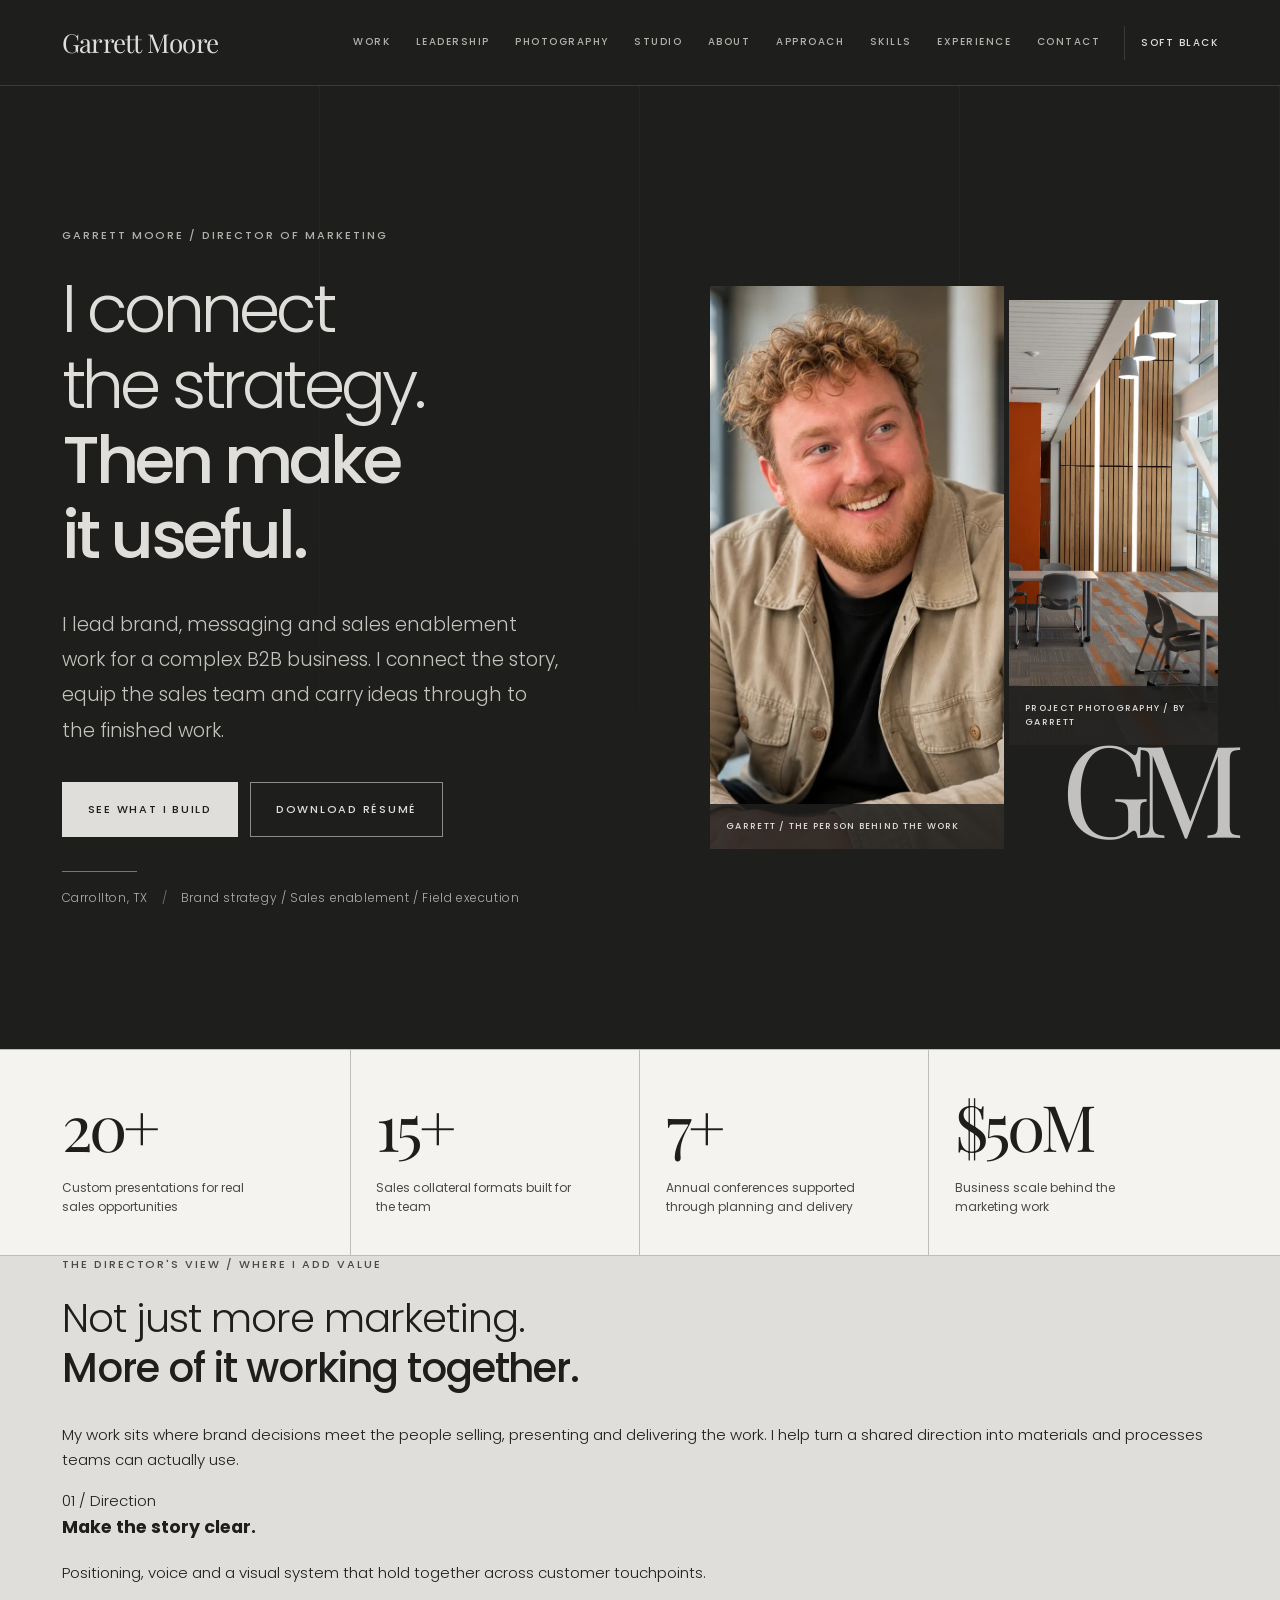
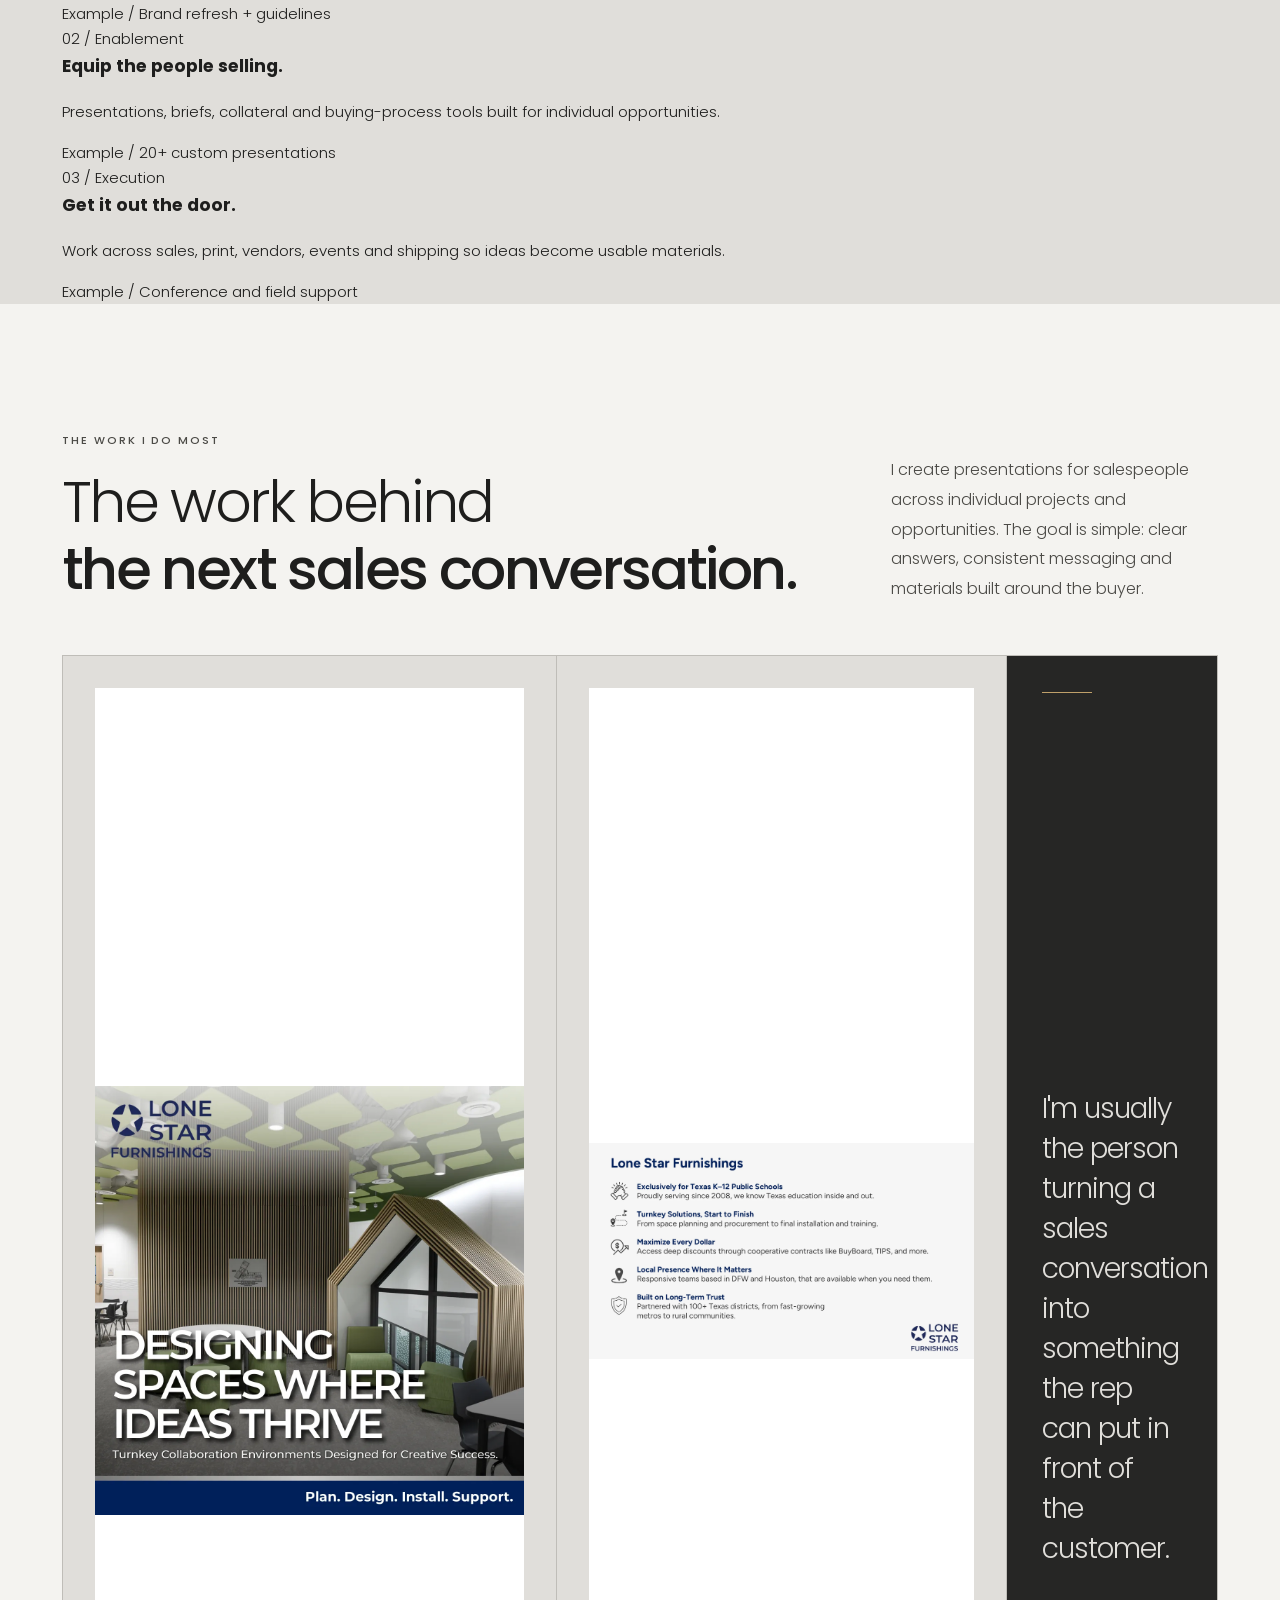
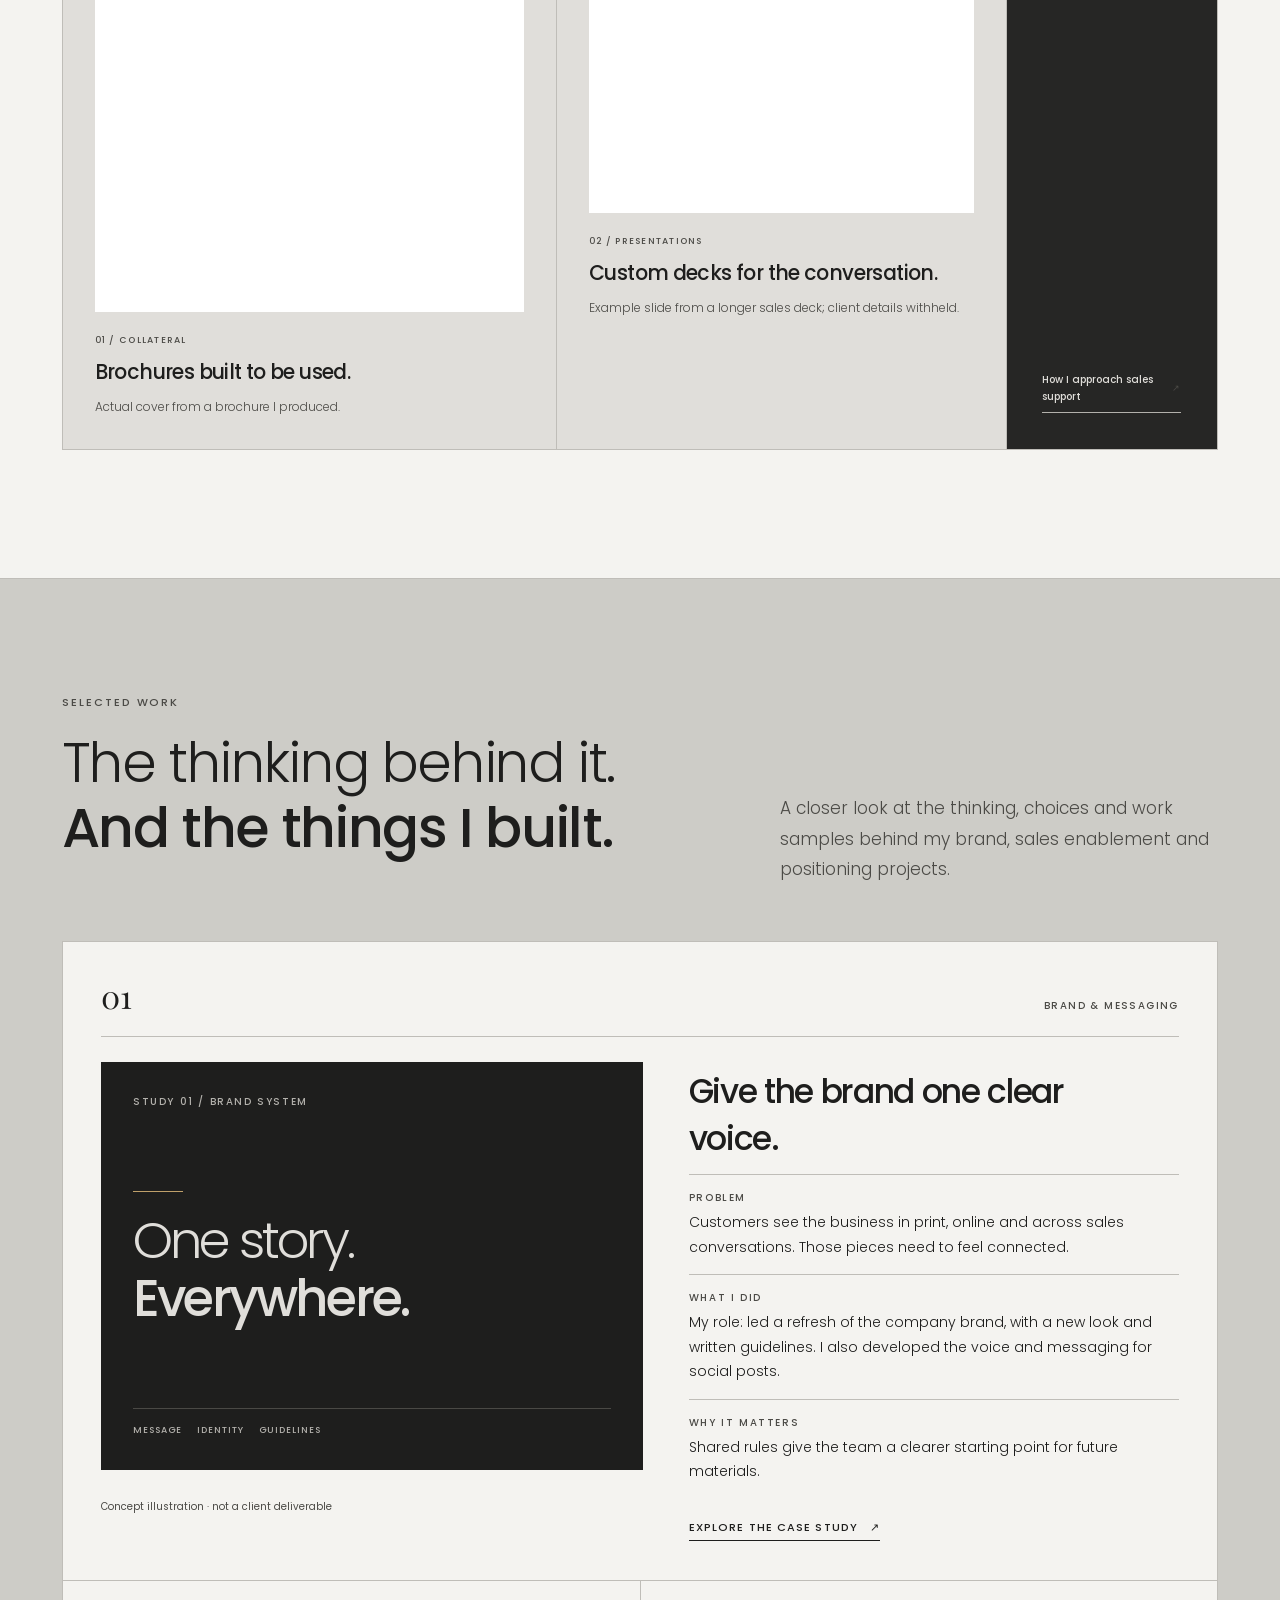
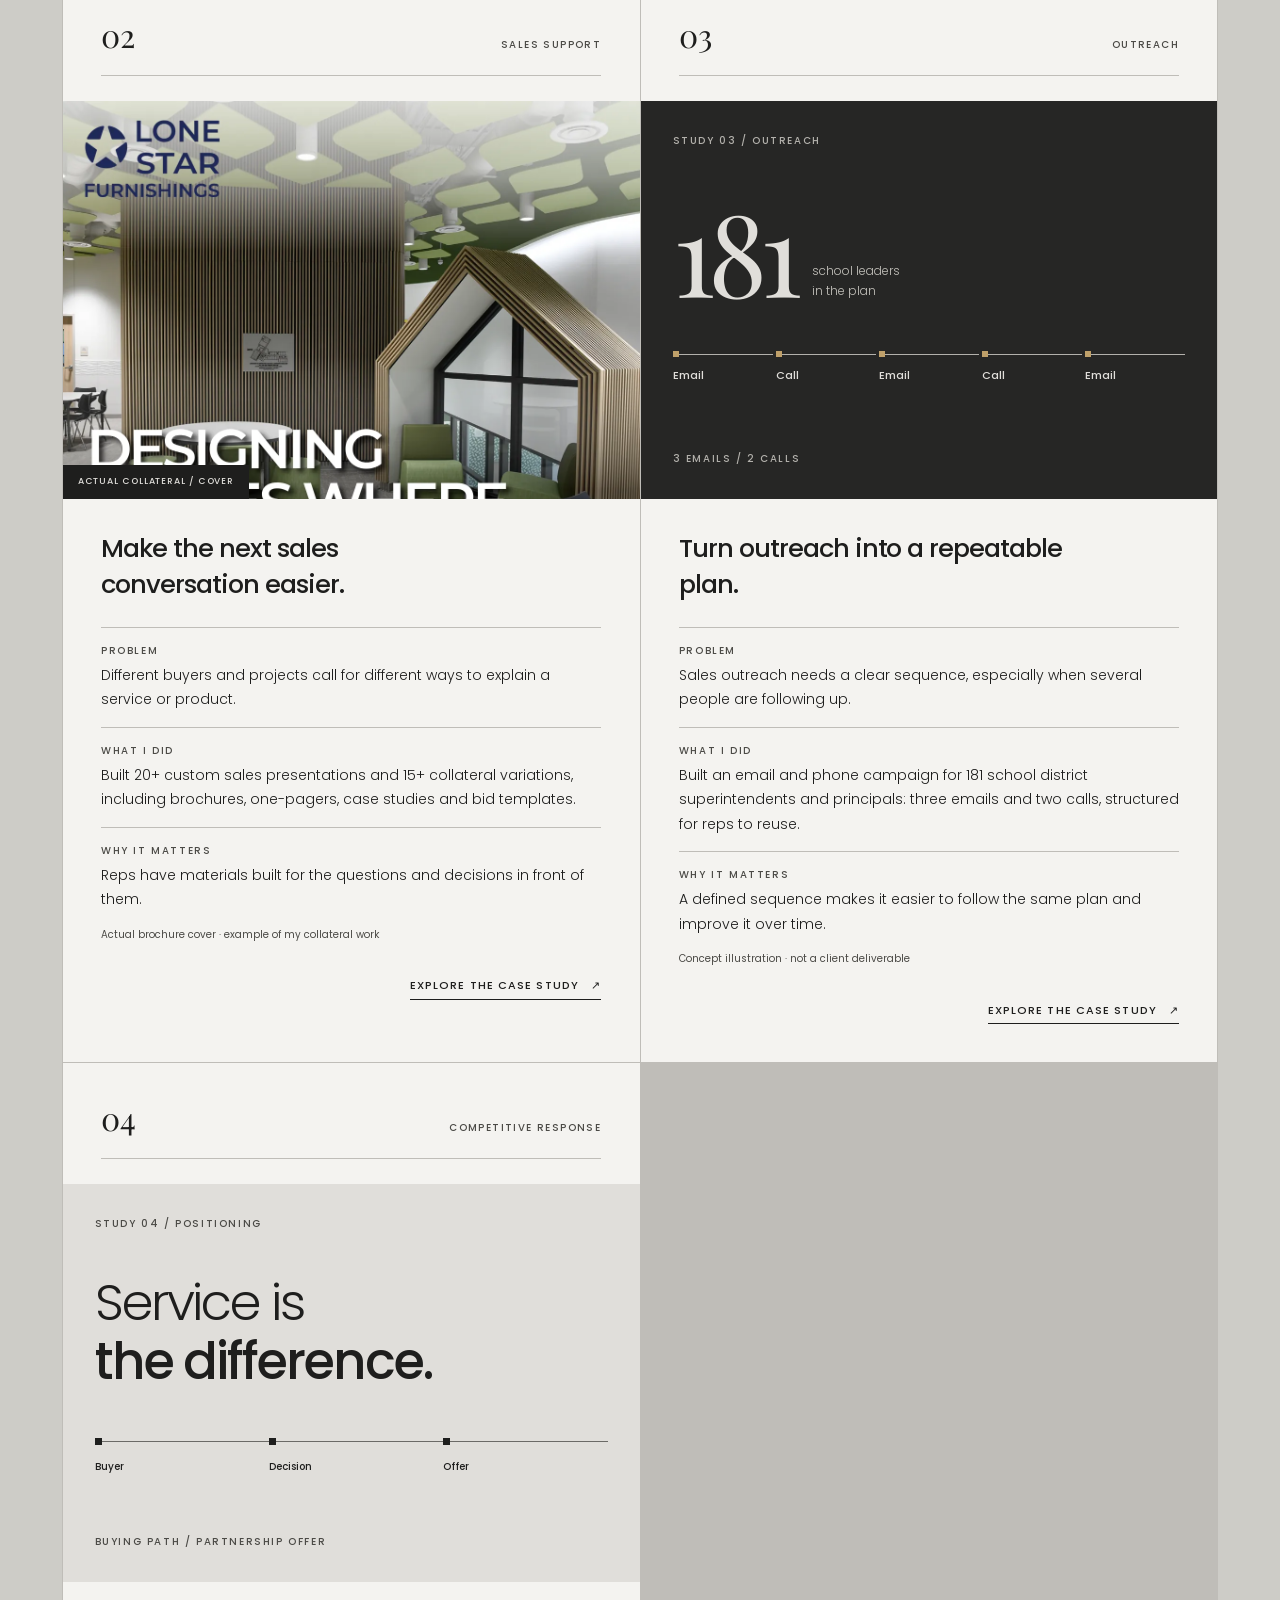
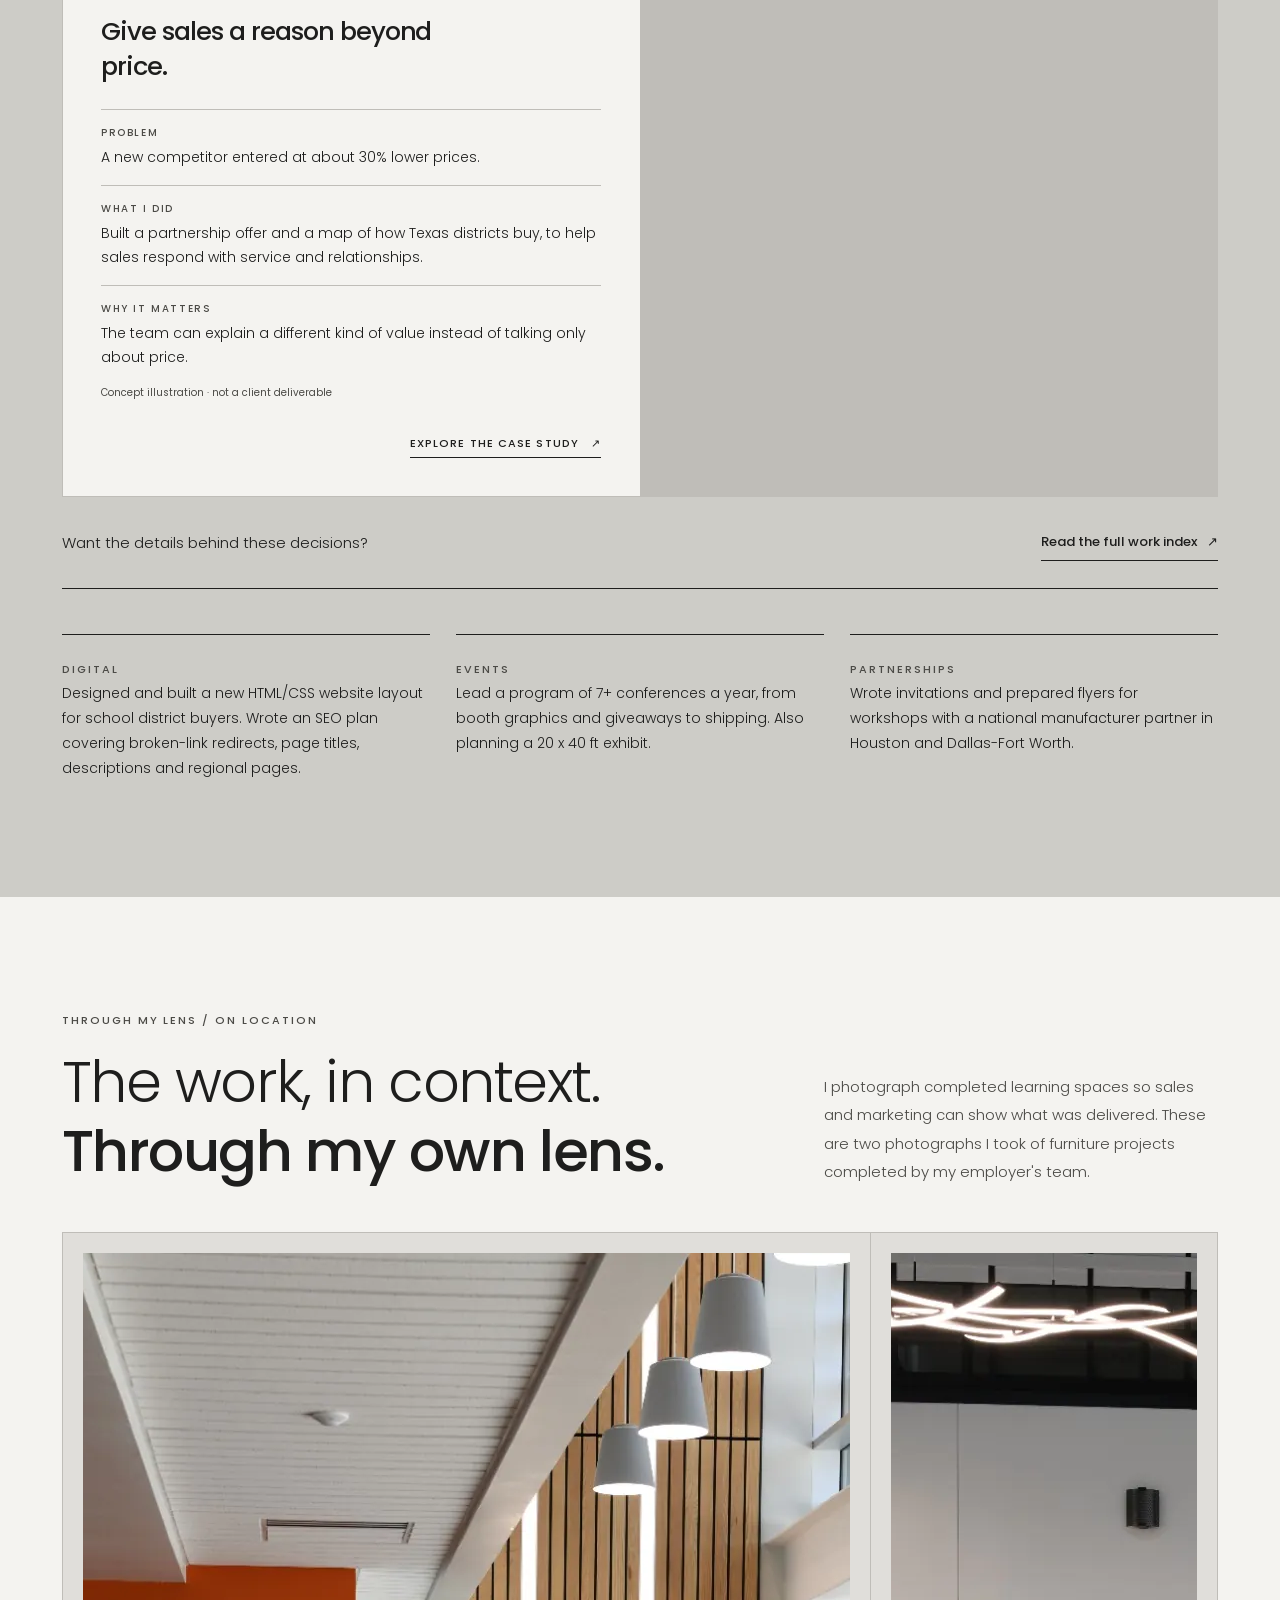
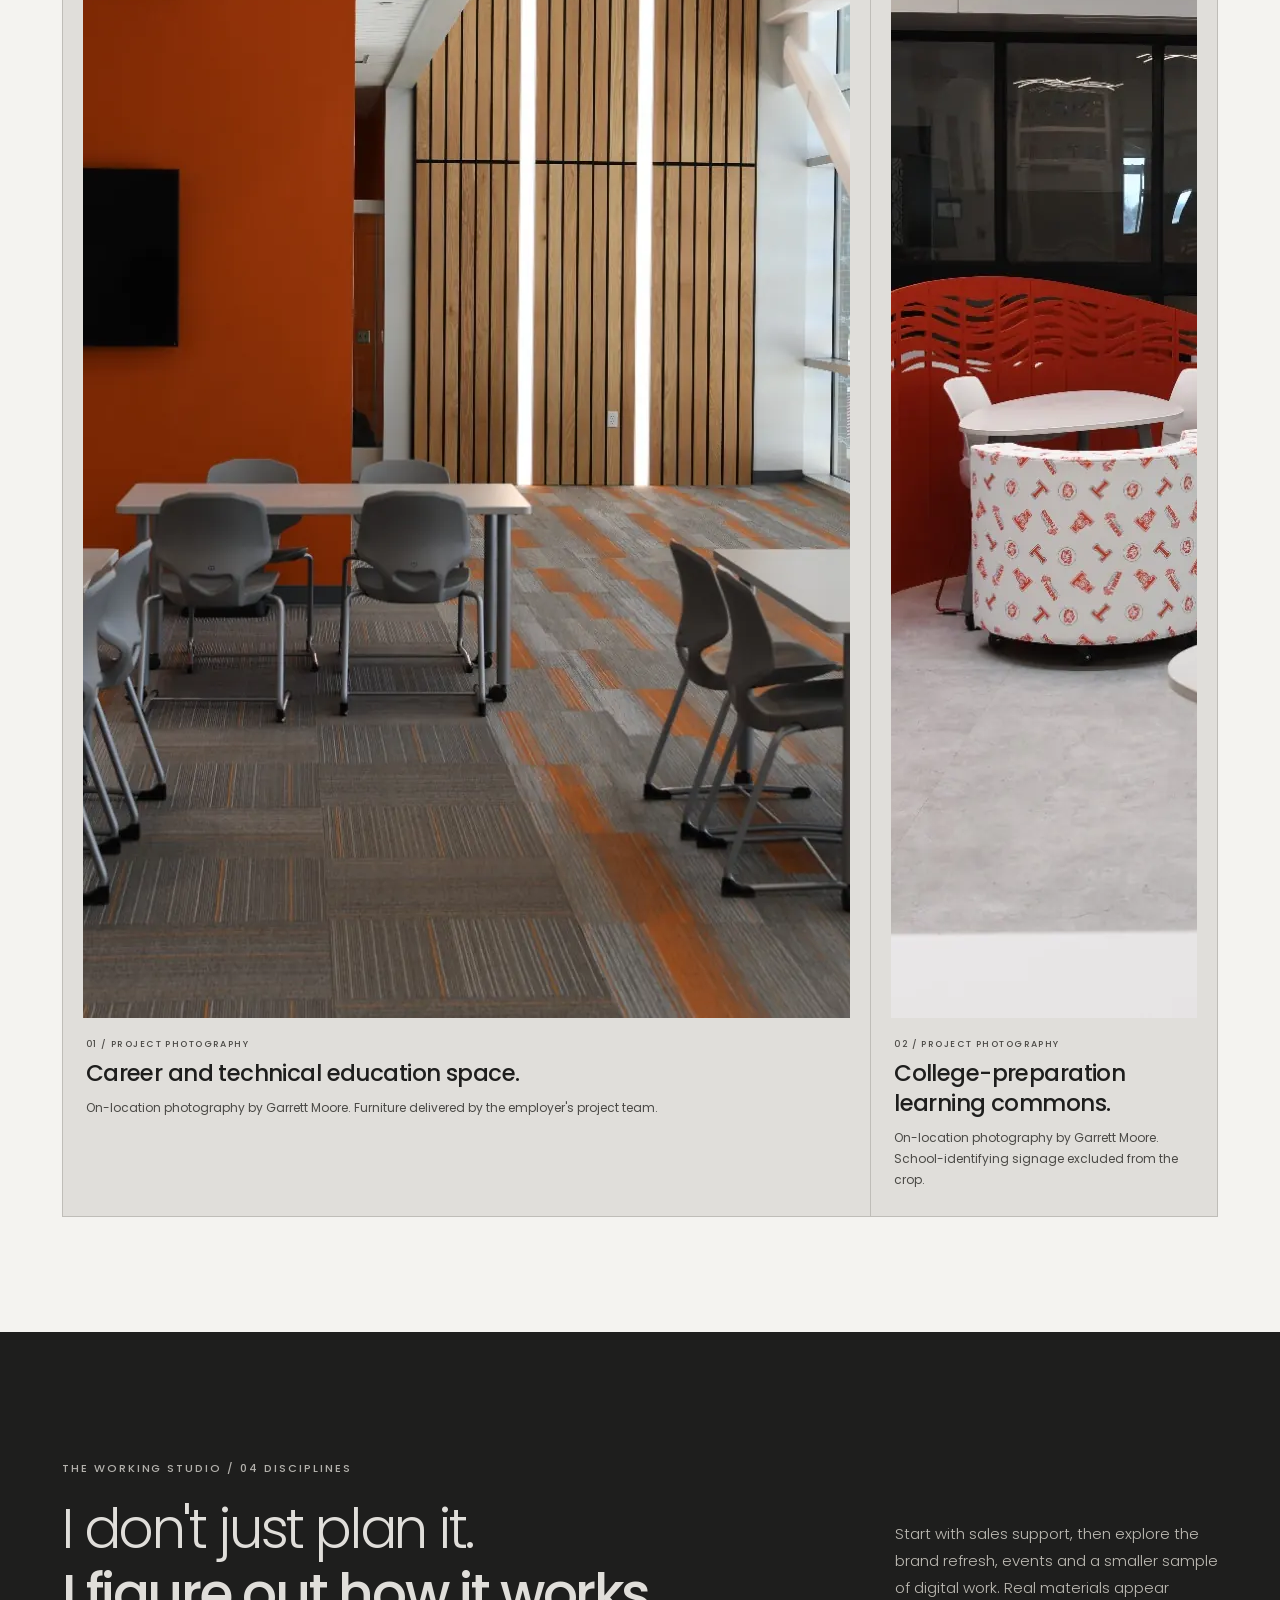
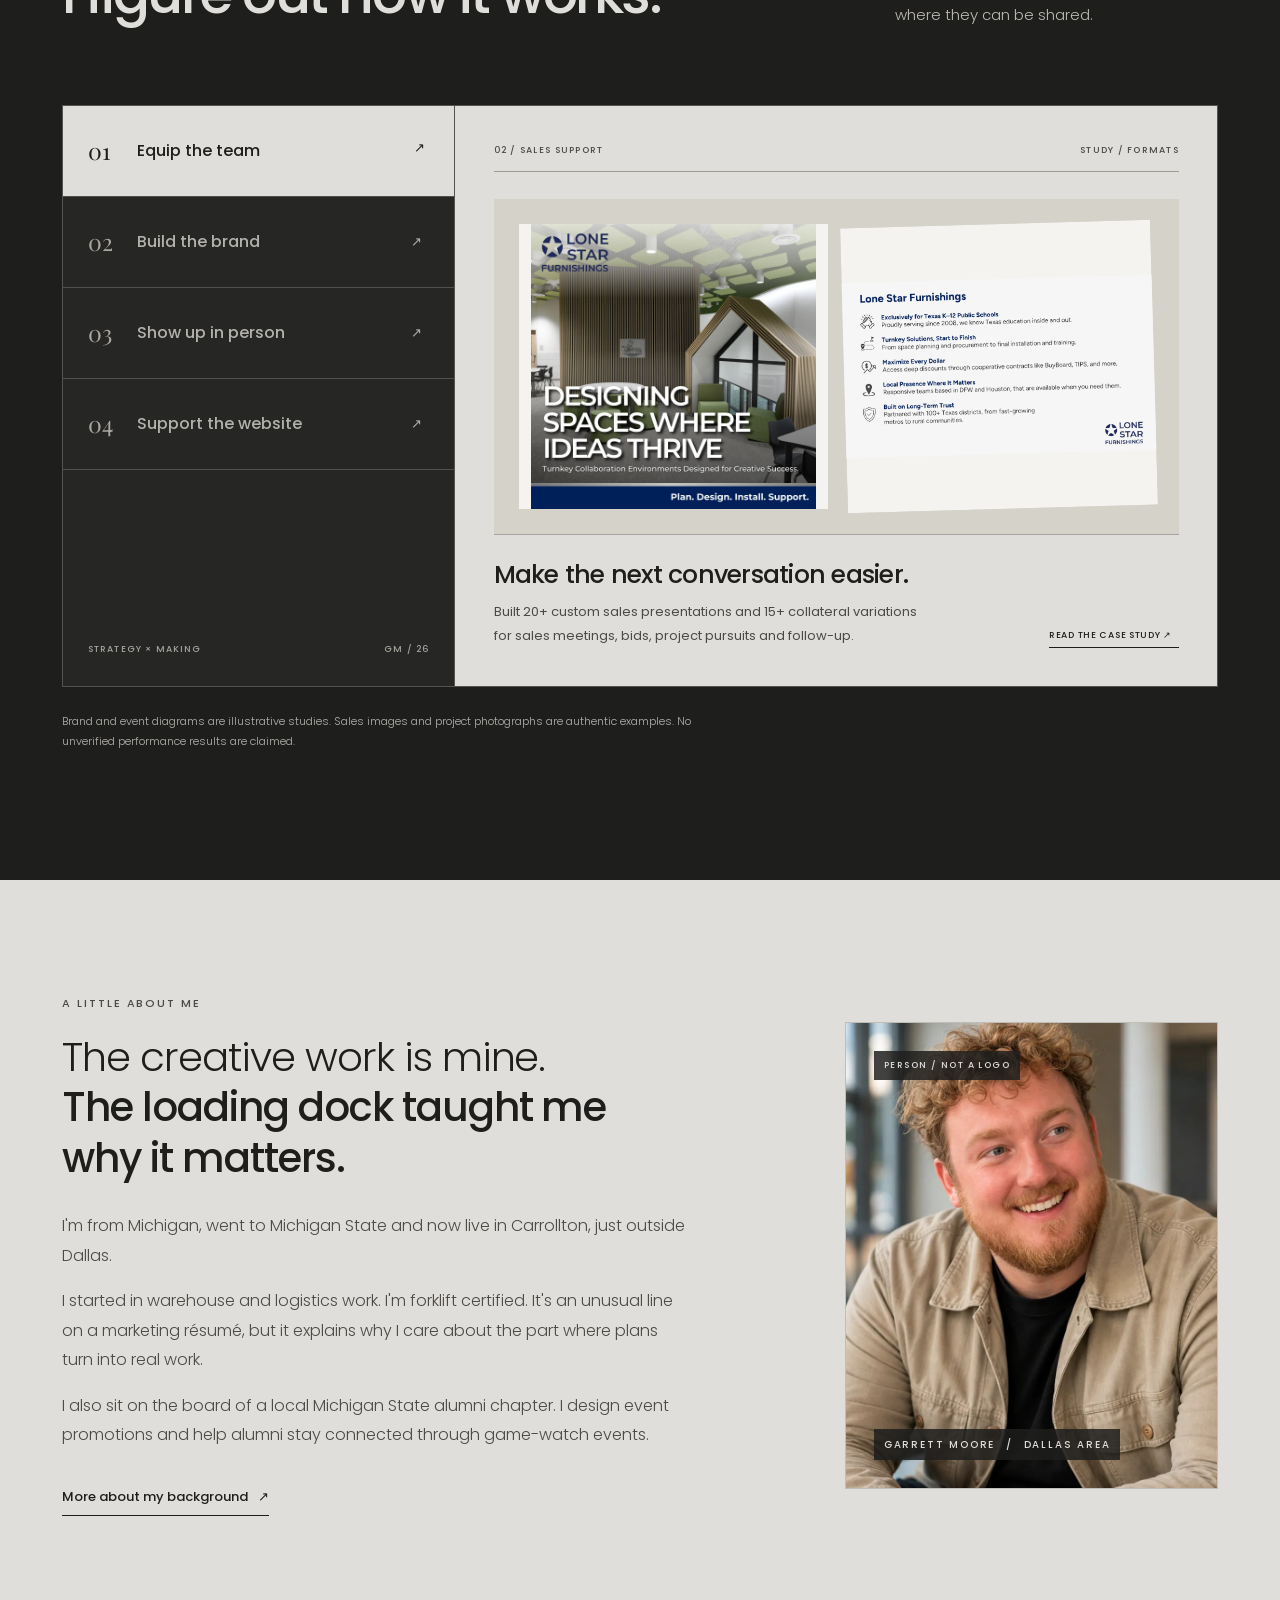
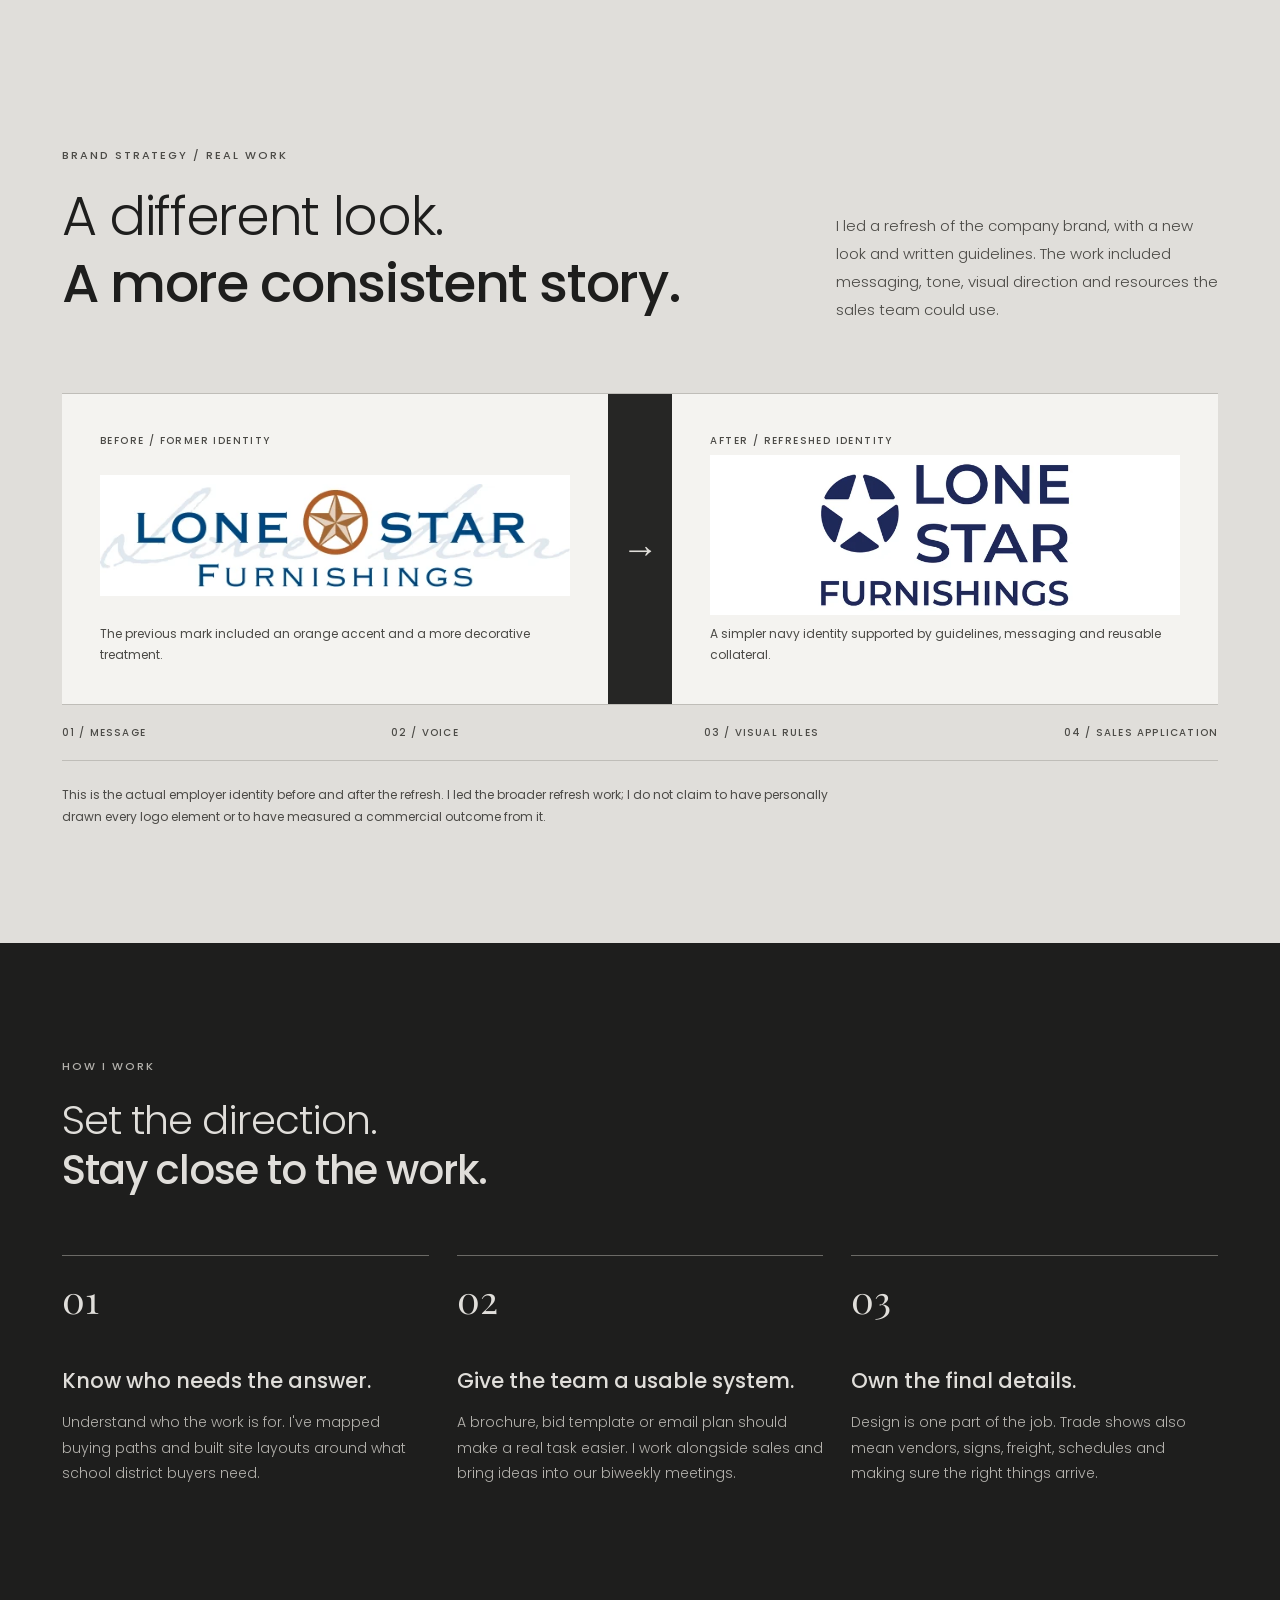
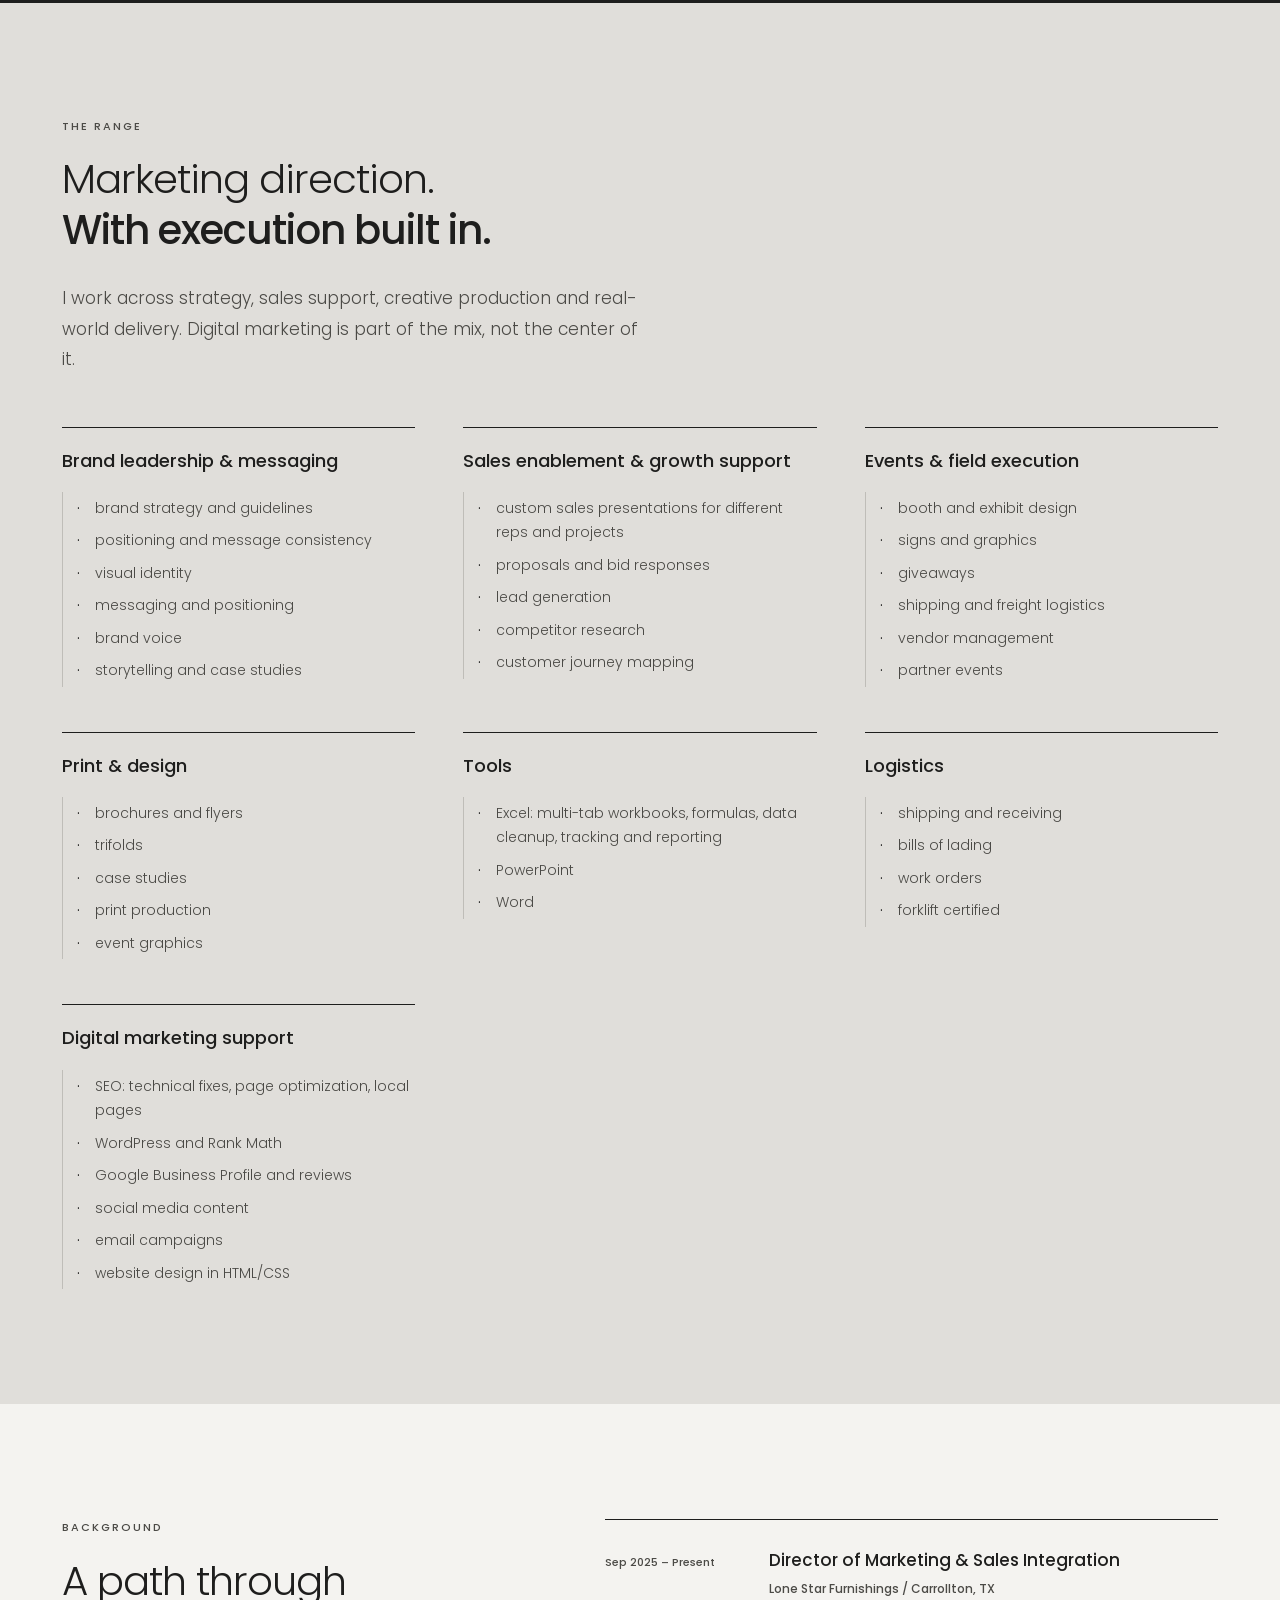
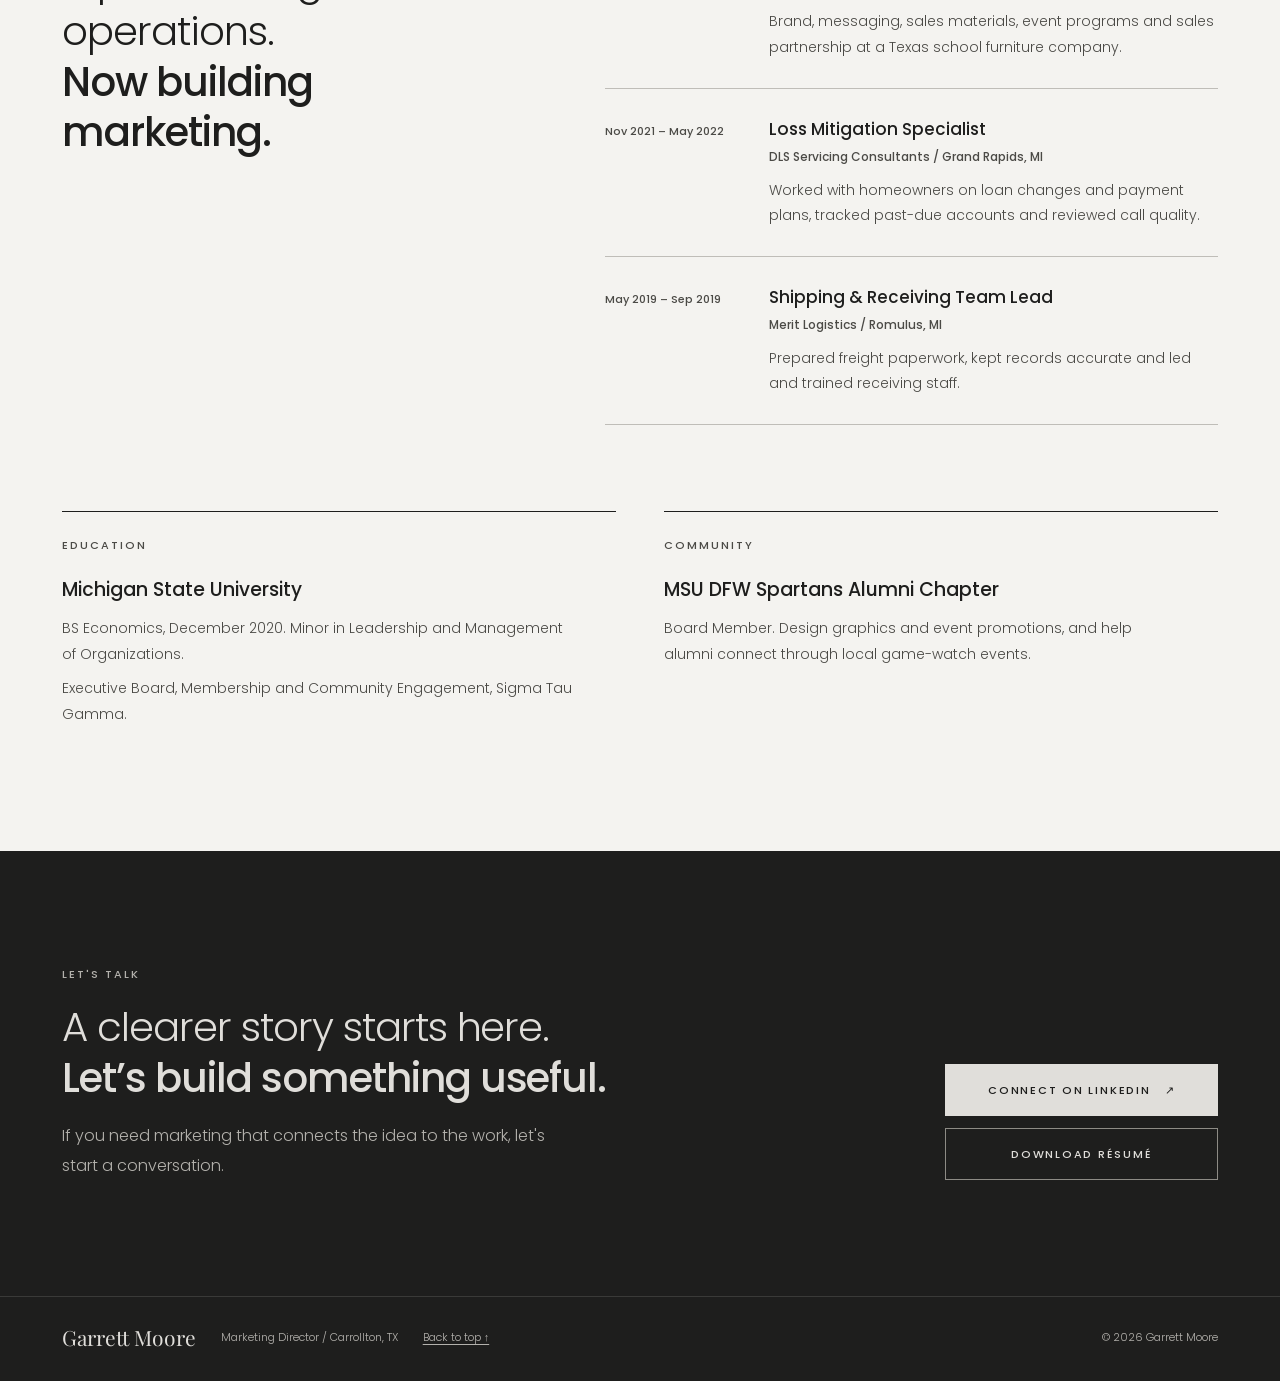
==== commit 5d163fe2: "Reframe homepage around marketing direction, sales enablement and high-resolution work" ====
--- a/index.html
+++ b/index.html
@@ -5,8 +5,8 @@
   <meta name="viewport" content="width=device-width, initial-scale=1">
   <meta name="color-scheme" content="light dark">
   <meta name="theme-color" content="#1e1e1d">
-  <title>Garrett Moore | Marketing Director &amp; Full-Stack Marketer</title>
-  <meta name="description" content="Garrett Moore connects brand, digital, sales materials and events to help companies tell a clear story and equip their sales teams. Based in Carrollton, Texas.">
+  <title>Garrett Moore | Director of Marketing · Brand &amp; Sales Enablement</title>
+  <meta name="description" content="Garrett Moore is a Director of Marketing who connects brand strategy, sales enablement, presentations, collateral and field execution. See real work and project photography.">
   <meta name="robots" content="index, follow, max-image-preview:large">
   <!-- Social metadata for the public GitHub Pages portfolio. -->
   <link rel="canonical" href="https://garrettjmoore57.github.io/Portfolio/">
@@ -29,6 +29,7 @@
   <link rel="stylesheet" href="styles.css">
   <link rel="stylesheet" href="studio.css">
   <link rel="stylesheet" href="real-work.css">
+  <link rel="stylesheet" href="director.css">
   <script src="main.js" defer></script>
   <script src="studio.js" defer></script>
   <script type="application/ld+json">
@@ -54,6 +55,7 @@
       <a class="wordmark" href="#top" aria-label="Garrett Moore, back to top">Garrett <span>Moore</span></a>
       <nav class="site-nav" aria-label="Main navigation">
         <a href="#work">Work</a>
+        <a href="#leadership">Leadership</a>
         <a href="#photography">Photography</a>
         <a href="#studio">Studio</a>
         <a href="#about">About</a>
@@ -72,19 +74,19 @@
     <section class="hero dark-surface hero-v3" aria-labelledby="hero-title">
       <div class="container hero-grid">
         <div class="hero-copy">
-          <p class="eyebrow eyebrow-on-dark">Garrett Moore / Marketing Director</p>
-          <h1 id="hero-title">A good idea needs a plan.<br><strong>And somebody to build it.</strong></h1>
-          <p class="hero-lead">I build the brand stories, presentations, brochures and field materials that help sales teams do their jobs. I work from the first conversation to the finished piece.</p>
+          <p class="eyebrow eyebrow-on-dark">Garrett Moore / Director of Marketing</p>
+          <h1 id="hero-title">I connect the strategy.<br><strong>Then make it useful.</strong></h1>
+          <p class="hero-lead">I lead brand, messaging and sales enablement work for a complex B2B business. I connect the story, equip the sales team and carry ideas through to the finished work.</p>
           <div class="actions">
             <a class="button button-primary-on-dark" href="#work">See what I build</a>
             <a class="button button-outline-dark" href="assets/Garrett_Moore_Resume.pdf" download>Download résumé</a>
           </div>
-          <p class="hero-meta">Carrollton, TX <span aria-hidden="true">/</span> Brand / Sales support / Design / Events</p>
+          <p class="hero-meta">Carrollton, TX <span aria-hidden="true">/</span> Brand strategy / Sales enablement / Field execution</p>
         </div>
         <!-- Real work imagery + a photo-based, AI-assisted editorial portrait. -->
         <div class="real-hero-art" aria-label="Portrait of Garrett Moore and a school learning space he photographed">
-          <figure class="real-hero-portrait"><img src="assets/portrait-editorial.webp" width="367" height="539" alt="Editorial portrait of Garrett Moore smiling in a tan overshirt" fetchpriority="high"><figcaption>GARRETT / THE PERSON BEHIND THE WORK</figcaption></figure>
-          <figure class="real-hero-photo"><img src="assets/cte-space.webp" width="1000" height="667" alt="Furnished school learning space with tall windows, wood slats and orange accents, photographed by Garrett Moore"><figcaption>PROJECT PHOTOGRAPHY / BY GARRETT</figcaption></figure>
+          <figure class="real-hero-portrait"><img src="assets/portrait-editorial-v2.webp" width="820" height="1230" alt="AI-assisted editorial portrait of Garrett Moore smiling in a tan jacket" fetchpriority="high"><figcaption>GARRETT / THE PERSON BEHIND THE WORK</figcaption></figure>
+          <figure class="real-hero-photo"><img src="assets/cte-space-hd.webp" width="2048" height="1365" alt="Furnished school learning space with tall windows, wood slats and orange accents, photographed by Garrett Moore"><figcaption>PROJECT PHOTOGRAPHY / BY GARRETT</figcaption></figure>
           <span class="real-hero-mark" aria-hidden="true">GM</span>
         </div>
       </div>
@@ -93,21 +95,38 @@
     <!-- PROOF STRIP: context and scale, not performance claims. -->
     <section class="proof-strip" aria-label="Experience at a glance">
       <div class="container proof-grid">
-        <div class="proof-item"><span class="proof-number">20+</span><p>Custom sales presentations built and refined</p></div>
-        <div class="proof-item"><span class="proof-number">15+</span><p>Variations of sales collateral produced</p></div>
-        <div class="proof-item"><span class="proof-number">7+</span><p>Conferences in the program I lead each year</p></div>
-        <div class="proof-item"><span class="proof-number">$50M</span><p>Scale of the company where I lead marketing work</p></div>
-      </div>
-    </section>
-
+        <div class="proof-item"><span class="proof-number">20+</span><p>Custom presentations for real sales opportunities</p></div>
+        <div class="proof-item"><span class="proof-number">15+</span><p>Sales collateral formats built for the team</p></div>
+        <div class="proof-item"><span class="proof-number">7+</span><p>Annual conferences supported through planning and delivery</p></div>
+        <div class="proof-item"><span class="proof-number">$50M</span><p>Business scale behind the marketing work</p></div>
+      </div>
+    </section>
+
+
+
+    <!-- DIRECTOR VIEW: strategy, integration and delivery anchored in verified work. -->
+    <section class="director-view" id="leadership" aria-labelledby="leadership-title">
+      <div class="container">
+        <div class="director-view-head">
+          <p class="eyebrow">The director's view / Where I add value</p>
+          <h2 class="statement" id="leadership-title">Not just more marketing.<br><strong>More of it working together.</strong></h2>
+          <p>My work sits where brand decisions meet the people selling, presenting and delivering the work. I help turn a shared direction into materials and processes teams can actually use.</p>
+        </div>
+        <div class="director-pillars">
+          <article><span class="director-pill-number">01 / Direction</span><h3>Make the story clear.</h3><p>Positioning, voice and a visual system that hold together across customer touchpoints.</p><span class="director-proof-label">Example / Brand refresh + guidelines</span></article>
+          <article><span class="director-pill-number">02 / Enablement</span><h3>Equip the people selling.</h3><p>Presentations, briefs, collateral and buying-process tools built for individual opportunities.</p><span class="director-proof-label">Example / 20+ custom presentations</span></article>
+          <article><span class="director-pill-number">03 / Execution</span><h3>Get it out the door.</h3><p>Work across sales, print, vendors, events and shipping so ideas become usable materials.</p><span class="director-proof-label">Example / Conference and field support</span></article>
+        </div>
+      </div>
+    </section>
 
     <!-- FEATURE / REAL SALES DELIVERABLES: actual, client-safe excerpts supplied by Garrett. -->
     <section class="sales-feature" id="sales-support" aria-labelledby="sales-feature-title">
       <div class="container">
-        <div class="sales-feature-top"><div><p class="eyebrow">The work I do most</p><h2 class="statement" id="sales-feature-title">A sales team needs more<br><strong>than another pretty slide.</strong></h2></div><p>Different customers. Different questions. Different opportunities. I build presentations and collateral so salespeople can walk into those conversations prepared.</p></div>
+        <div class="sales-feature-top"><div><p class="eyebrow">The work I do most</p><h2 class="statement" id="sales-feature-title">The work behind<br><strong>the next sales conversation.</strong></h2></div><p>I create presentations for salespeople across individual projects and opportunities. The goal is simple: clear answers, consistent messaging and materials built around the buyer.</p></div>
         <div class="sales-feature-gallery">
-          <figure class="sales-feature-cover"><img loading="lazy" src="assets/collateral-cover.webp" width="740" height="740" alt="Actual collaboration brochure cover featuring a school learning space and the headline Designing Spaces Where Ideas Thrive"><figcaption><span>01 / COLLATERAL</span><strong>Brochures built to be used.</strong><small>Actual cover from a brochure I produced.</small></figcaption></figure>
-          <figure class="sales-feature-deck"><img loading="lazy" src="assets/sales-deck-excerpt.webp" width="970" height="546" alt="Non-client-specific slide from a customized sales presentation showing the company's services"><figcaption><span>02 / PRESENTATIONS</span><strong>Custom decks for the conversation.</strong><small>Example slide from a longer sales deck; client details withheld.</small></figcaption></figure>
+          <figure class="sales-feature-cover"><img loading="lazy" src="assets/collateral-cover-hd.webp" width="1224" height="1224" alt="Actual collaboration brochure cover featuring a school learning space and the headline Designing Spaces Where Ideas Thrive"><figcaption><span>01 / COLLATERAL</span><strong>Brochures built to be used.</strong><small>Actual cover from a brochure I produced.</small></figcaption></figure>
+          <figure class="sales-feature-deck"><img loading="lazy" src="assets/sales-deck-excerpt-hd.webp" width="2000" height="1125" alt="Non-client-specific slide from a customized sales presentation showing the company's services"><figcaption><span>02 / PRESENTATIONS</span><strong>Custom decks for the conversation.</strong><small>Example slide from a longer sales deck; client details withheld.</small></figcaption></figure>
           <div class="sales-feature-note"><span class="sales-feature-rule"></span><p>I'm usually the person turning a sales conversation into something the rep can put in front of the customer.</p><a class="text-link" href="work.html#sales-enablement">How I approach sales support <span aria-hidden="true">↗</span></a></div>
         </div>
       </div>
@@ -119,7 +138,7 @@
         <div class="section-heading">
           <p class="eyebrow">Selected work</p>
           <h2 class="statement" id="work-title">The thinking behind it.<br><strong>And the things I built.</strong></h2>
-          <p class="section-intro">Four examples of how I work across brand, sales support, outreach and positioning. The strongest proof is the material itself, not a made-up performance number.</p>
+          <p class="section-intro">A closer look at the thinking, choices and work samples behind my brand, sales enablement and positioning projects.</p>
         </div>
         <div class="case-grid case-grid-editorial">
           <article class="case-card">
@@ -135,7 +154,7 @@
           </article>
           <article class="case-card">
             <div class="case-top"><span class="case-number">02</span><span class="case-category">Sales support</span></div>
-            <figure class="case-art case-art-sales case-art-real"><img src="assets/collateral-cover.webp" width="740" height="740" loading="lazy" alt="Actual brochure cover from Garrett’s sales collateral work"><span class="art-image-tag">ACTUAL COLLATERAL / COVER</span></figure>
+            <figure class="case-art case-art-sales case-art-real"><img src="assets/collateral-cover-hd.webp" width="1224" height="1224" loading="lazy" alt="Actual brochure cover from Garrett’s sales collateral work"><span class="art-image-tag">ACTUAL COLLATERAL / COVER</span></figure>
             <h3>Make the next sales conversation easier.</h3>
             <dl class="case-details">
               <div><dt>Problem</dt><dd>Different buyers and projects call for different ways to explain a service or product.</dd></div>
@@ -181,10 +200,10 @@
     <!-- PHOTOGRAPHY / genuine on-location images by Garrett, not claimed furniture designs. -->
     <section class="photo-story" id="photography" aria-labelledby="photo-story-title">
       <div class="container">
-        <div class="photo-story-head"><p class="eyebrow">Through my lens / On location</p><h2 class="statement" id="photo-story-title">The best proof sometimes<br><strong>needs no slide at all.</strong></h2><p>I photograph completed learning spaces so sales and marketing can show what was delivered. These are two photographs I took of furniture projects completed by my employer's team.</p></div>
+        <div class="photo-story-head"><p class="eyebrow">Through my lens / On location</p><h2 class="statement" id="photo-story-title">The work, in context.<br><strong>Through my own lens.</strong></h2><p>I photograph completed learning spaces so sales and marketing can show what was delivered. These are two photographs I took of furniture projects completed by my employer's team.</p></div>
         <div class="photo-story-grid">
-          <figure class="photo-main"><img src="assets/cte-space.webp" width="1000" height="667" loading="lazy" alt="School learning space with orange feature wall, movable tables and tall windows, photographed by Garrett Moore"><figcaption><span>01 / PROJECT PHOTOGRAPHY</span><strong>Career and technical education space.</strong><small>On-location photography by Garrett Moore. Furniture delivered by the employer's project team.</small></figcaption></figure>
-          <figure class="photo-secondary"><img src="assets/college-prep-space.webp" width="760" height="810" loading="lazy" alt="College-preparation learning commons with curved seating, study tables and red accents, photographed by Garrett Moore"><figcaption><span>02 / PROJECT PHOTOGRAPHY</span><strong>College-preparation learning commons.</strong><small>On-location photography by Garrett Moore. School-identifying signage excluded from the crop.</small></figcaption></figure>
+          <figure class="photo-main"><img src="assets/cte-space-hd.webp" width="2048" height="1365" loading="lazy" alt="School learning space with orange feature wall, movable tables and tall windows, photographed by Garrett Moore"><figcaption><span>01 / PROJECT PHOTOGRAPHY</span><strong>Career and technical education space.</strong><small>On-location photography by Garrett Moore. Furniture delivered by the employer's project team.</small></figcaption></figure>
+          <figure class="photo-secondary"><img src="assets/college-prep-space-hd.webp" width="1280" height="1365" loading="lazy" alt="College-preparation learning commons with curved seating, study tables and red accents, photographed by Garrett Moore"><figcaption><span>02 / PROJECT PHOTOGRAPHY</span><strong>College-preparation learning commons.</strong><small>On-location photography by Garrett Moore. School-identifying signage excluded from the crop.</small></figcaption></figure>
         </div>
       </div>
     </section>
@@ -220,8 +239,8 @@
             <div class="studio-panel is-active" data-studio-panel="sales">
               <div class="studio-screen-top"><span>02 / SALES SUPPORT</span><span>STUDY / FORMATS</span></div>
               <div class="studio-visual studio-visual-sales studio-visual-real" aria-label="Authentic brochure cover and sales presentation excerpt">
-                <img src="assets/collateral-cover.webp" width="740" height="740" loading="lazy" alt="Brochure cover showing education furniture collaboration space">
-                <img src="assets/sales-deck-excerpt.webp" width="970" height="546" loading="lazy" alt="Custom sales presentation excerpt about turnkey services">
+                <img src="assets/collateral-cover-hd.webp" width="1224" height="1224" loading="lazy" alt="Brochure cover showing education furniture collaboration space">
+                <img src="assets/sales-deck-excerpt-hd.webp" width="2000" height="1125" loading="lazy" alt="Custom sales presentation excerpt about turnkey services">
               </div>
               <div class="studio-screen-detail"><div><h3>Make the next conversation easier.</h3><p>Built 20+ custom sales presentations and 15+ collateral variations for sales meetings, bids, project pursuits and follow-up.</p></div><a href="work.html#sales-enablement">Read the case study <span aria-hidden="true">↗</span></a></div>
             </div>
@@ -259,7 +278,7 @@
         </div>
         <div class="portrait-frame portrait-v3 portrait-photo">
           <span class="portrait-index">PERSON / NOT A LOGO</span>
-          <img src="assets/portrait-editorial.webp" width="367" height="539" loading="lazy" alt="Photo-based editorial portrait of Garrett Moore smiling in a tan overshirt">
+          <img src="assets/portrait-editorial-v2.webp" width="820" height="1230" loading="lazy" alt="Photo-based editorial portrait of Garrett Moore smiling in a tan overshirt">
           <span class="portrait-caption">Garrett Moore <span> / </span> Dallas area</span>
         </div>
       </div>
@@ -283,11 +302,11 @@
     <section class="section dark-section" id="approach" aria-labelledby="approach-title">
       <div class="container">
         <p class="eyebrow eyebrow-on-dark">How I work</p>
-        <h2 class="statement" id="approach-title">Understand the job.<br><strong>Make something useful.</strong></h2>
+        <h2 class="statement" id="approach-title">Set the direction.<br><strong>Stay close to the work.</strong></h2>
         <div class="approach-grid">
-          <article><span class="step-number">01</span><h3>Start with the buyer.</h3><p>Understand who the work is for. I've mapped buying paths and built site layouts around what school district buyers need.</p></article>
-          <article><span class="step-number">02</span><h3>Build it for the people using it.</h3><p>A brochure, bid template or email plan should make a real task easier. I work alongside sales and bring ideas into our biweekly meetings.</p></article>
-          <article><span class="step-number">03</span><h3>Carry it through delivery.</h3><p>Design is one part of the job. Trade shows also mean vendors, signs, freight, schedules and making sure the right things arrive.</p></article>
+          <article><span class="step-number">01</span><h3>Know who needs the answer.</h3><p>Understand who the work is for. I've mapped buying paths and built site layouts around what school district buyers need.</p></article>
+          <article><span class="step-number">02</span><h3>Give the team a usable system.</h3><p>A brochure, bid template or email plan should make a real task easier. I work alongside sales and bring ideas into our biweekly meetings.</p></article>
+          <article><span class="step-number">03</span><h3>Own the final details.</h3><p>Design is one part of the job. Trade shows also mean vendors, signs, freight, schedules and making sure the right things arrive.</p></article>
         </div>
       </div>
     </section>
@@ -297,14 +316,14 @@
       <div class="container">
         <div class="section-heading">
           <p class="eyebrow">The range</p>
-          <h2 class="statement" id="skills-title">A full-stack marketer.<br><strong>Strategy through execution.</strong></h2>
-          <p class="section-intro">I can connect the plan to the actual work because I've done both.</p>
+          <h2 class="statement" id="skills-title">Marketing direction.<br><strong>With execution built in.</strong></h2>
+          <p class="section-intro">I work across strategy, sales support, creative production and real-world delivery. Digital marketing is part of the mix, not the center of it.</p>
         </div>
         <div class="skills-grid">
-          <section class="skill-group"><h3>Brand &amp; messaging</h3><ul><li>brand strategy and guidelines</li><li>visual identity</li><li>messaging and positioning</li><li>brand voice</li><li>storytelling and case studies</li></ul></section>
+          <section class="skill-group"><h3>Brand leadership &amp; messaging</h3><ul><li>brand strategy and guidelines</li><li>positioning and message consistency</li><li>visual identity</li><li>messaging and positioning</li><li>brand voice</li><li>storytelling and case studies</li></ul></section>
           <section class="skill-group skill-digital"><h3>Digital marketing support</h3><ul><li>SEO: technical fixes, page optimization, local pages</li><li>WordPress and Rank Math</li><li>Google Business Profile and reviews</li><li>social media content</li><li>email campaigns</li><li>website design in HTML/CSS</li></ul></section>
-          <section class="skill-group"><h3>Sales support</h3><ul><li>sales presentations and pitch decks</li><li>proposals and bid responses</li><li>lead generation</li><li>competitor research</li><li>customer journey mapping</li></ul></section>
-          <section class="skill-group"><h3>Trade shows &amp; events</h3><ul><li>booth and exhibit design</li><li>signs and graphics</li><li>giveaways</li><li>shipping and freight logistics</li><li>vendor management</li><li>partner events</li></ul></section>
+          <section class="skill-group"><h3>Sales enablement &amp; growth support</h3><ul><li>custom sales presentations for different reps and projects</li><li>proposals and bid responses</li><li>lead generation</li><li>competitor research</li><li>customer journey mapping</li></ul></section>
+          <section class="skill-group"><h3>Events &amp; field execution</h3><ul><li>booth and exhibit design</li><li>signs and graphics</li><li>giveaways</li><li>shipping and freight logistics</li><li>vendor management</li><li>partner events</li></ul></section>
           <section class="skill-group"><h3>Print &amp; design</h3><ul><li>brochures and flyers</li><li>trifolds</li><li>case studies</li><li>print production</li><li>event graphics</li></ul></section>
           <section class="skill-group"><h3>Tools</h3><ul><li>Excel: multi-tab workbooks, formulas, data cleanup, tracking and reporting</li><li>PowerPoint</li><li>Word</li></ul></section>
           <section class="skill-group"><h3>Logistics</h3><ul><li>shipping and receiving</li><li>bills of lading</li><li>work orders</li><li>forklift certified</li></ul></section>
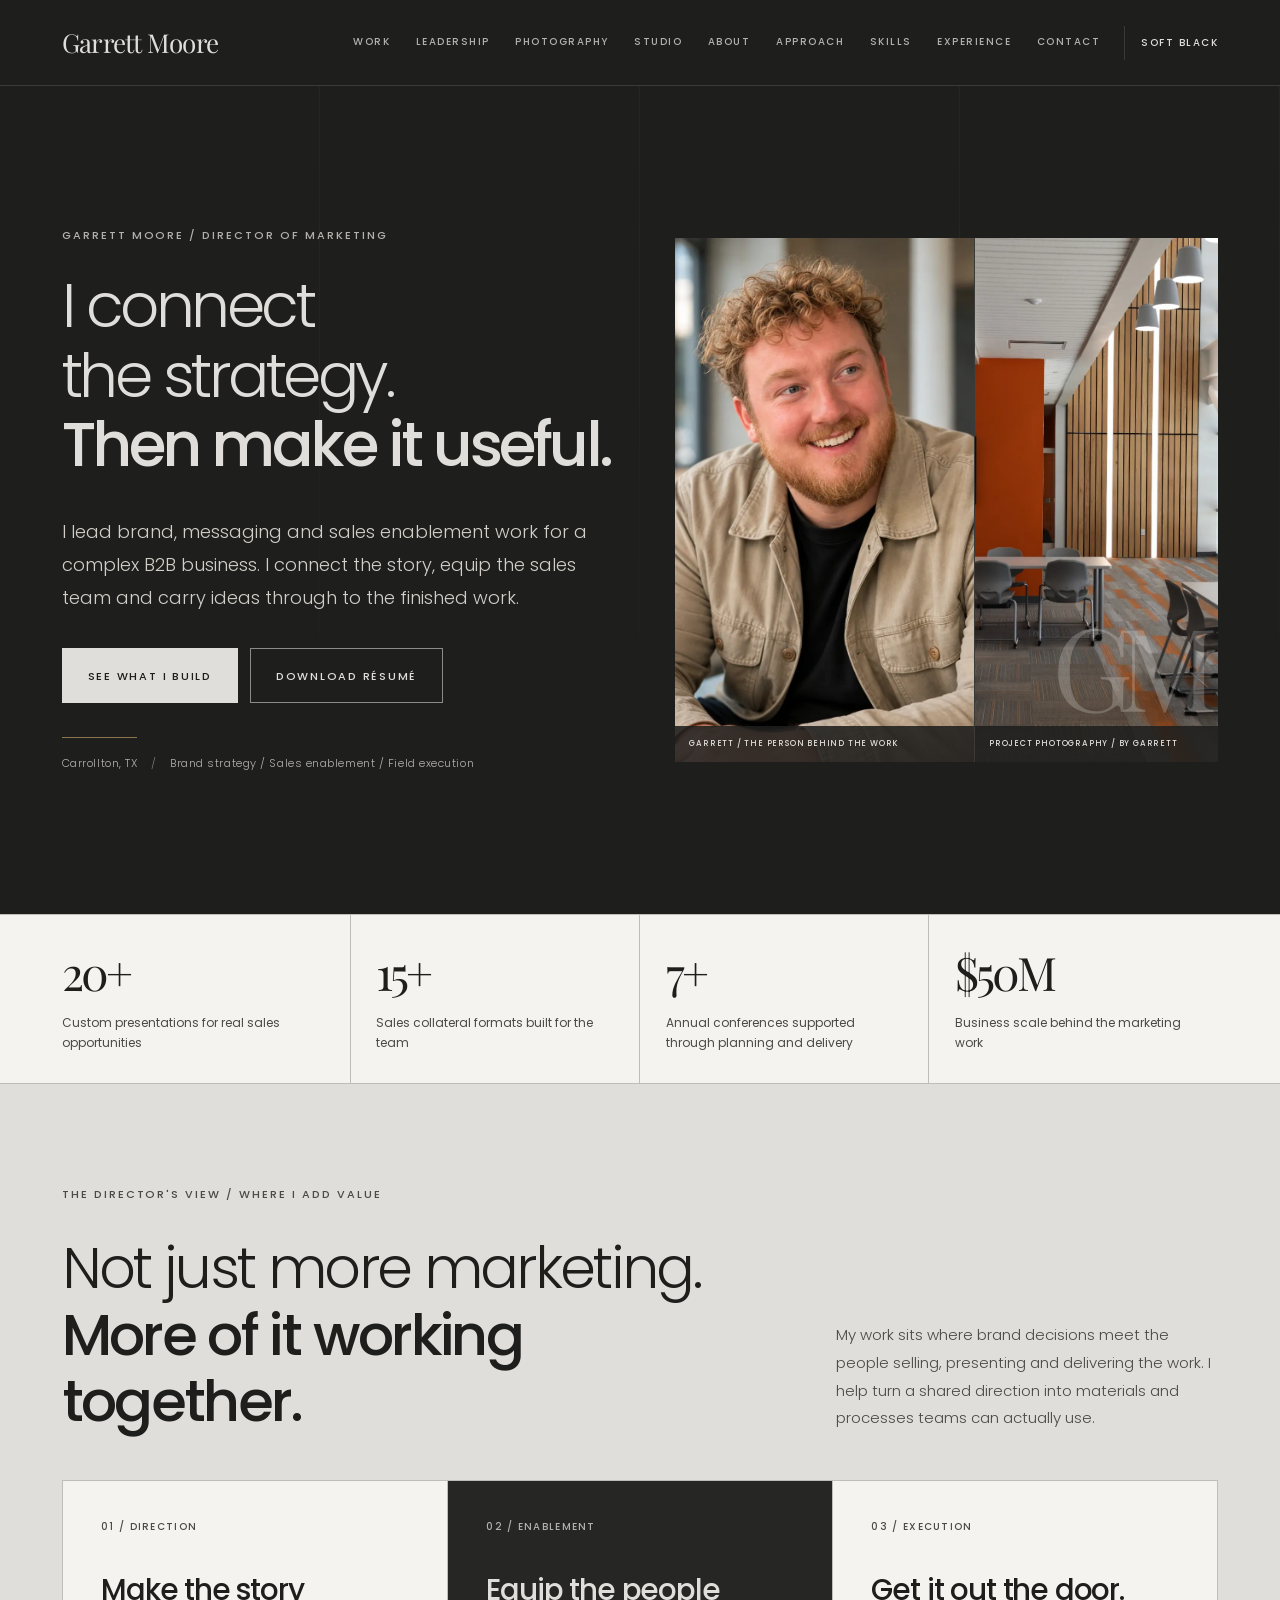
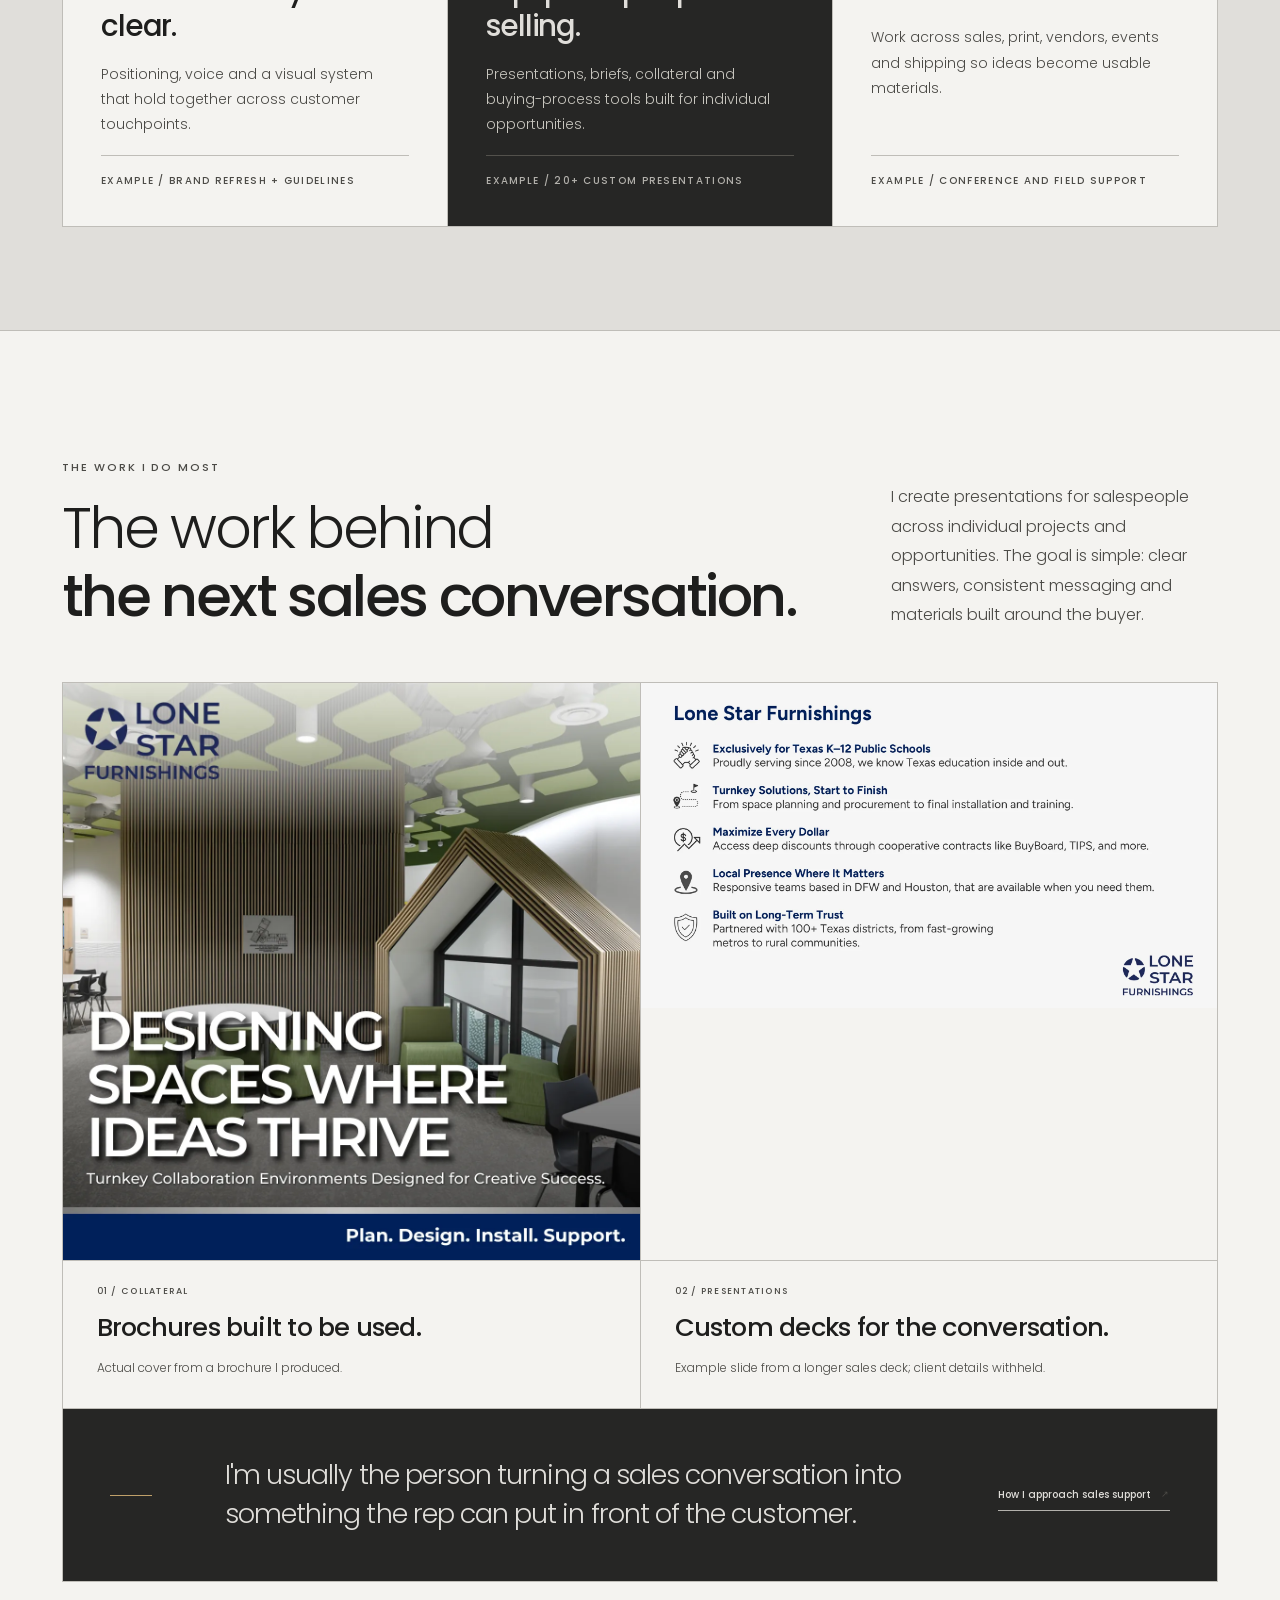
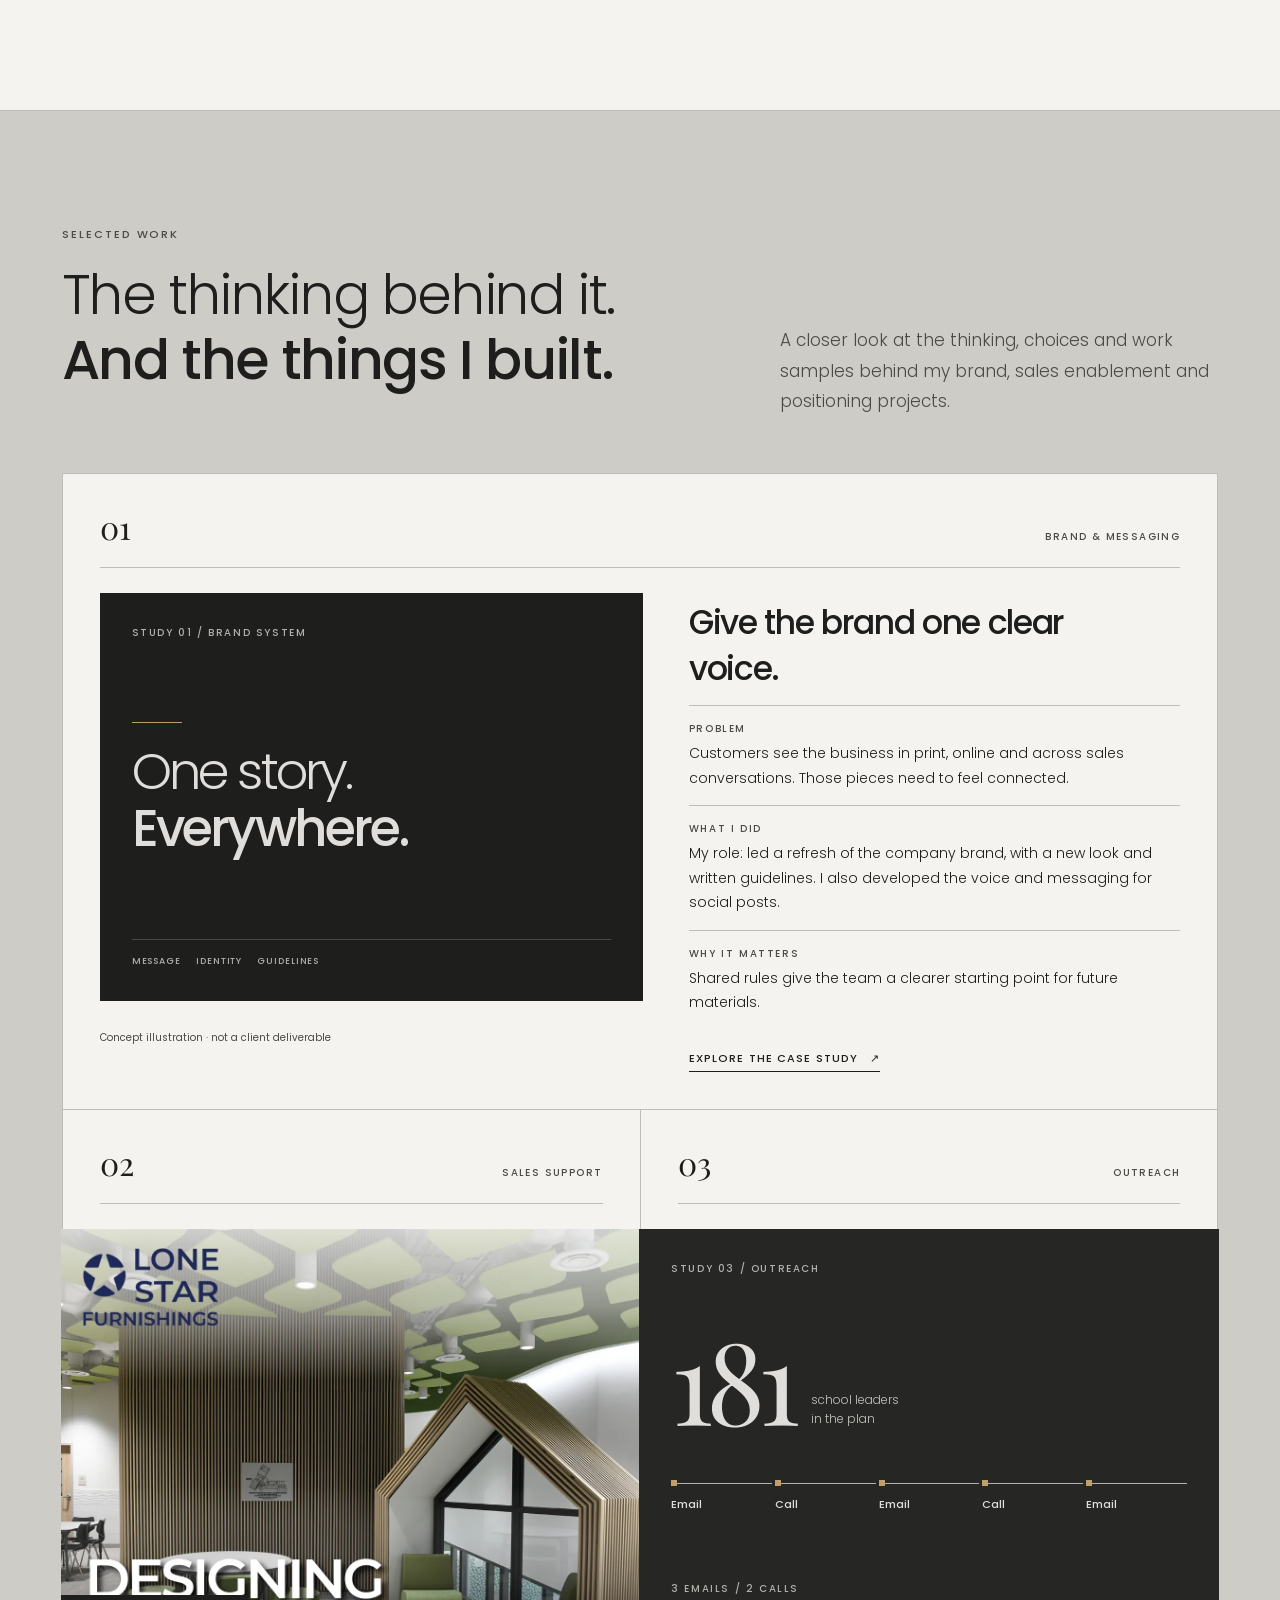
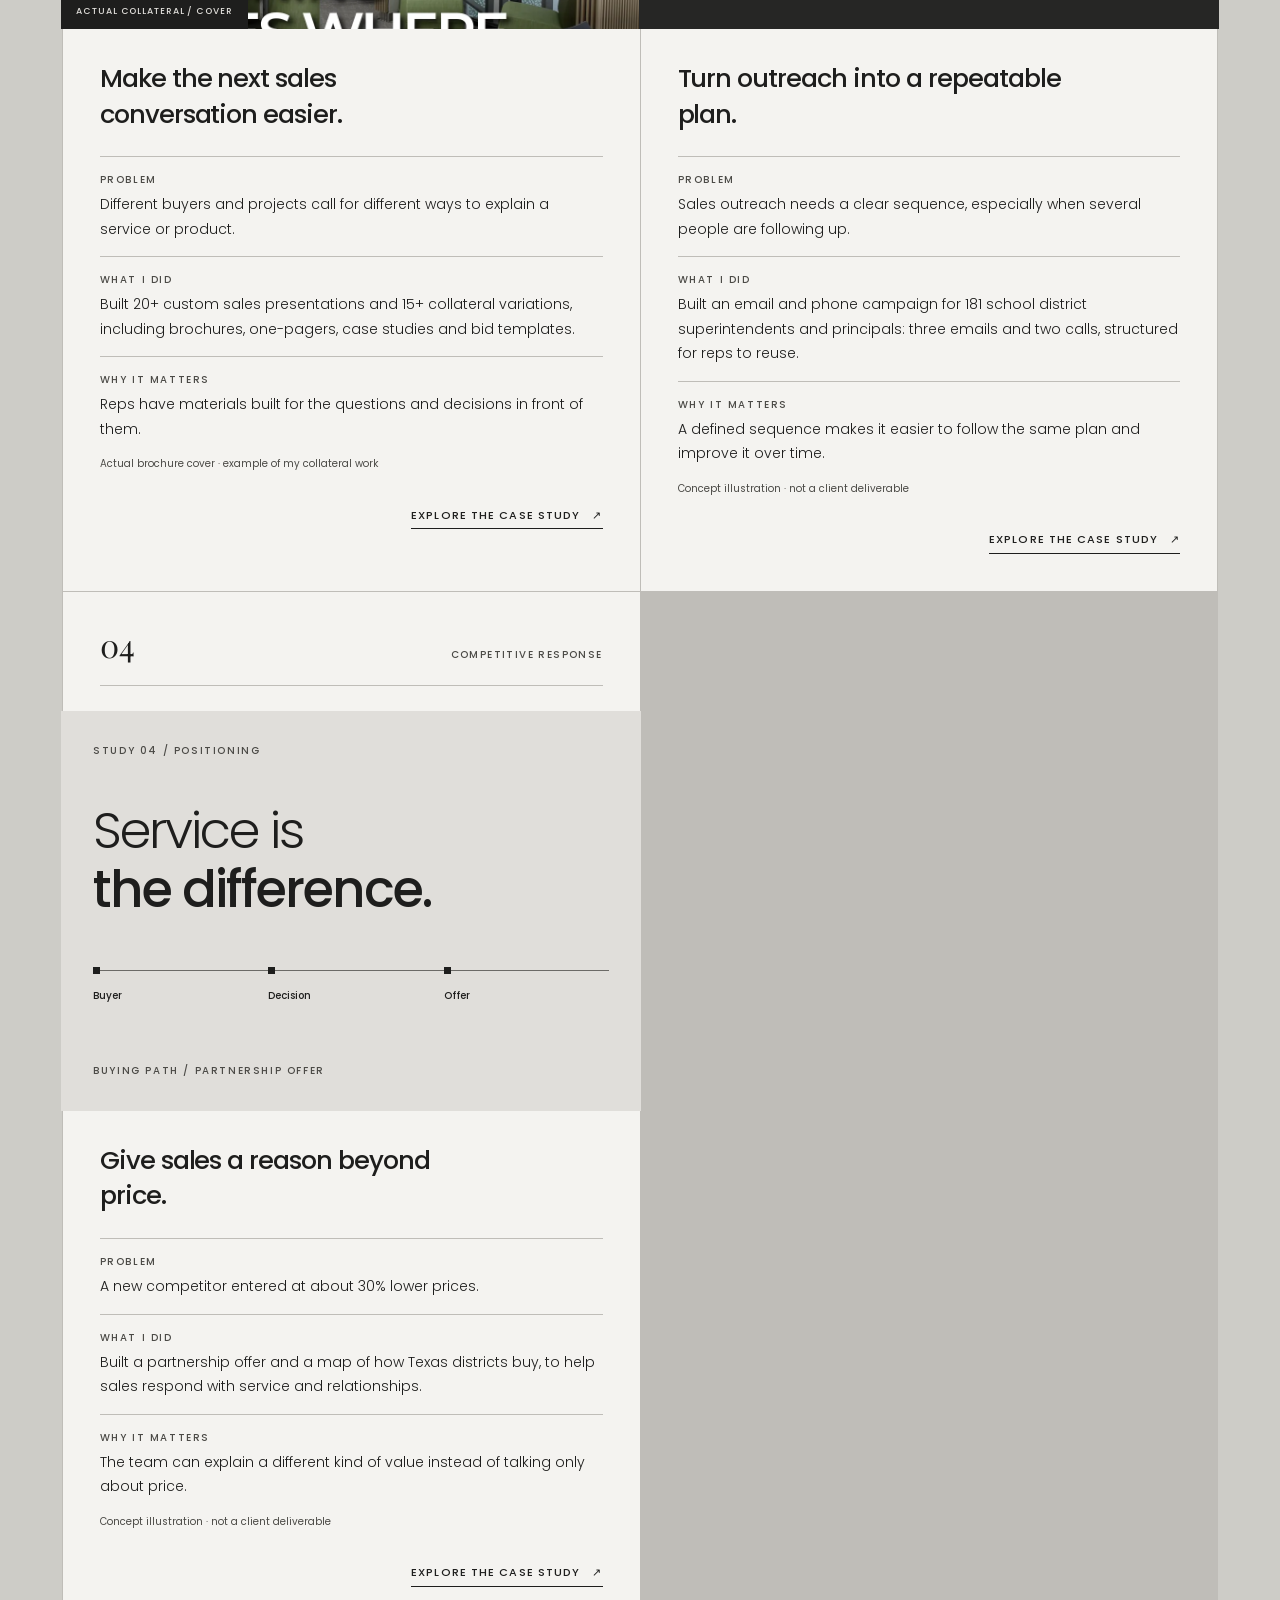
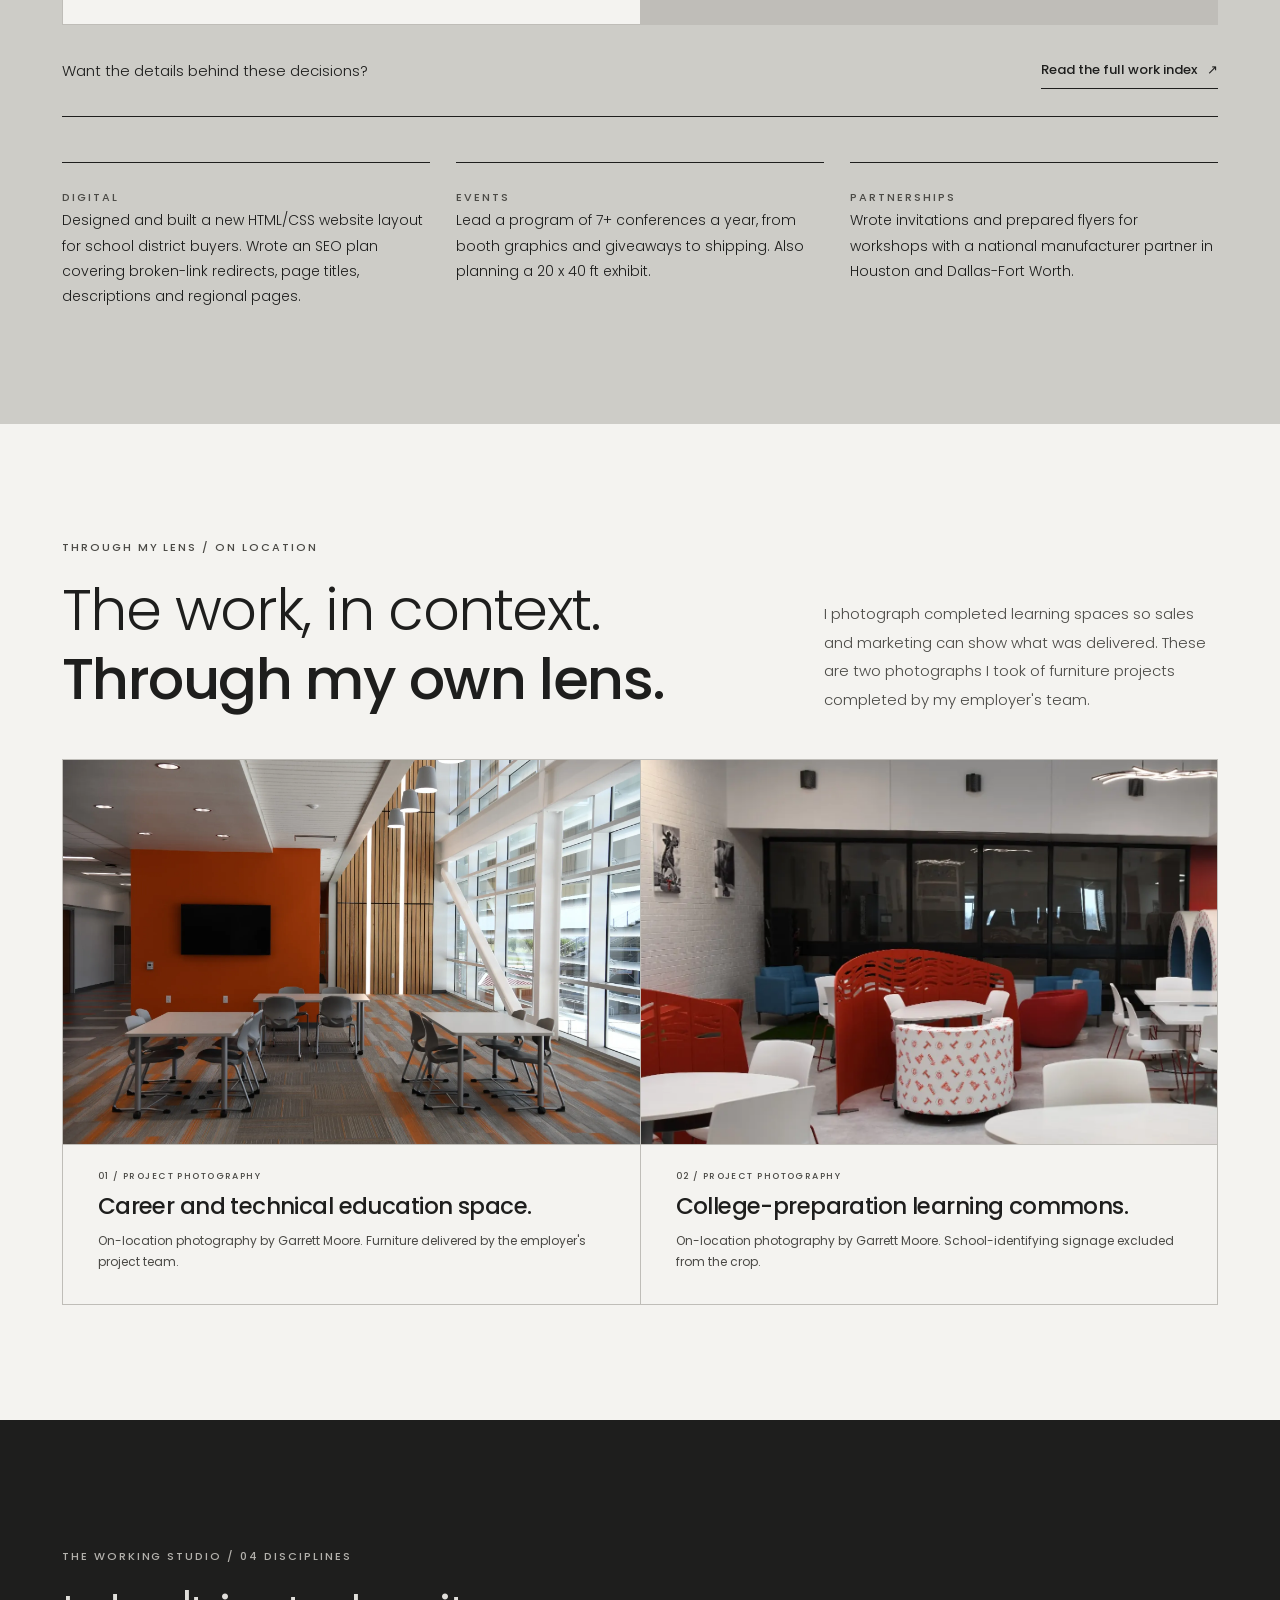
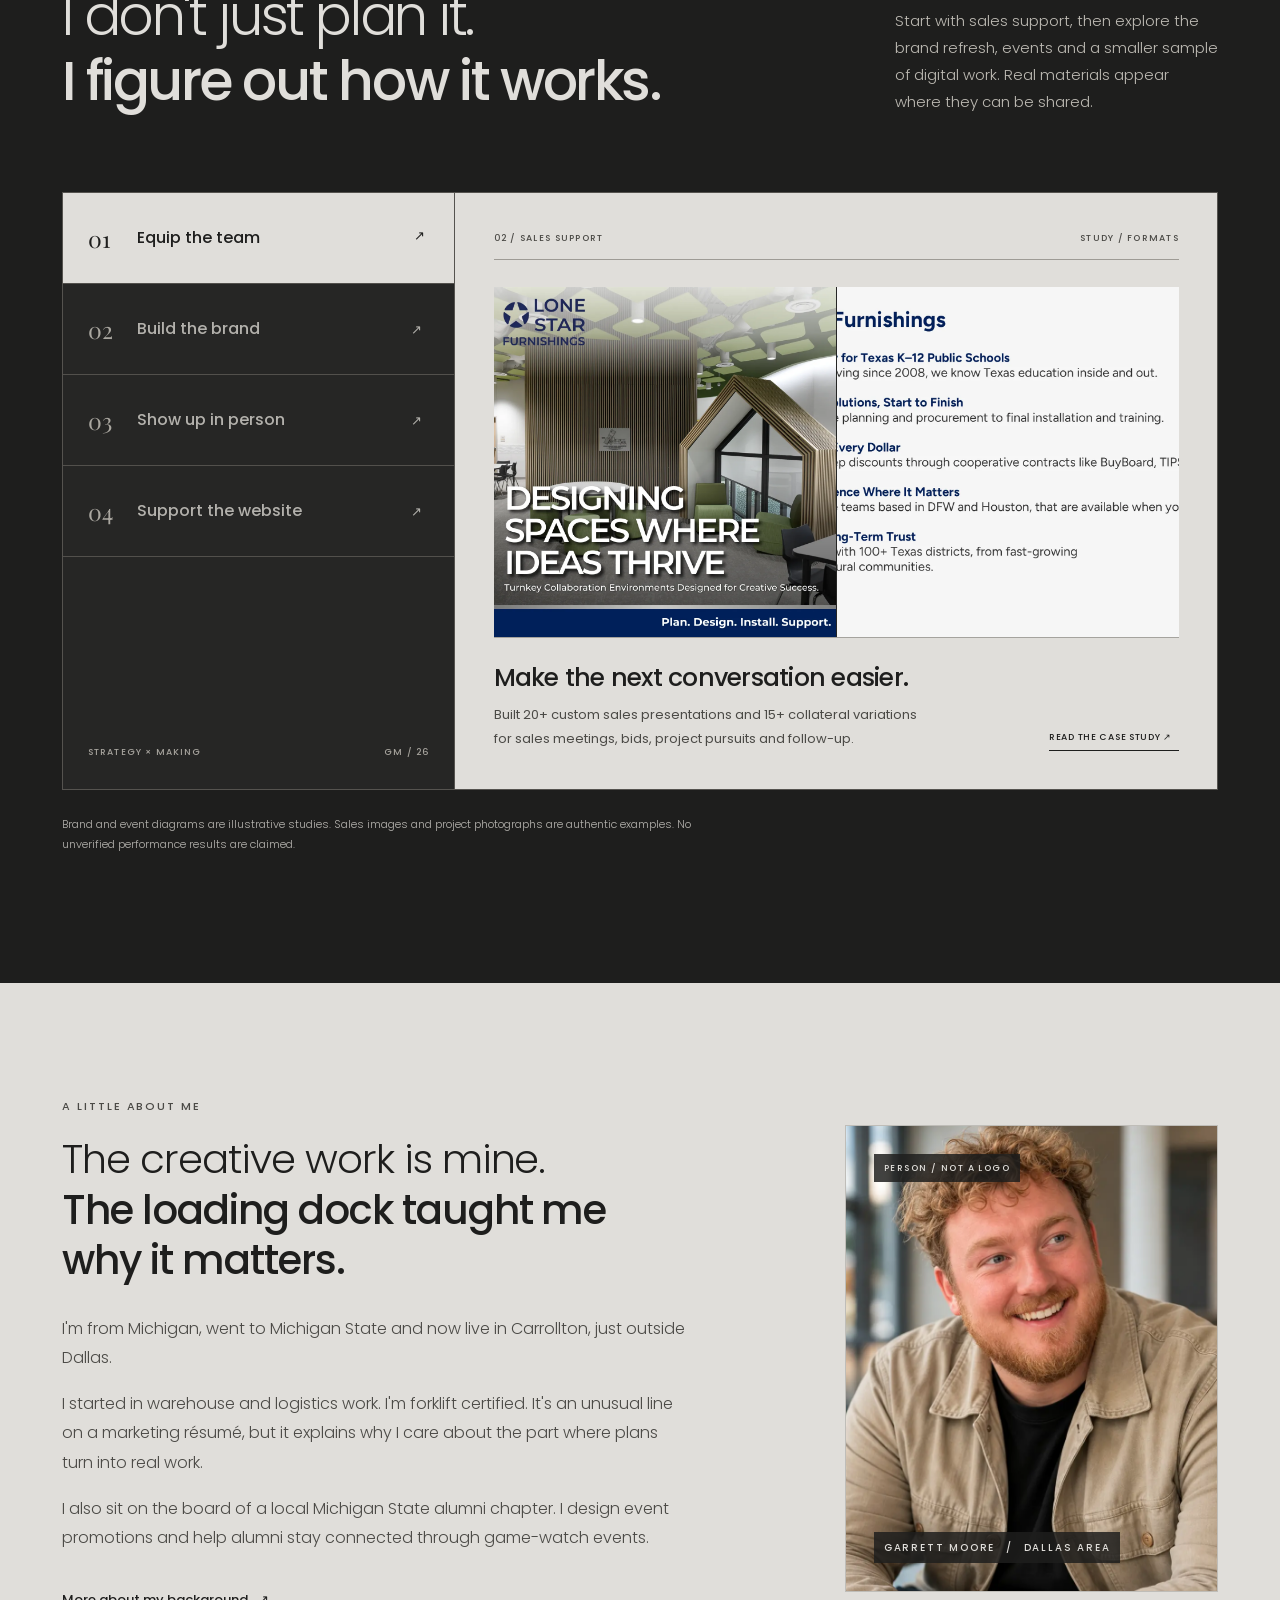
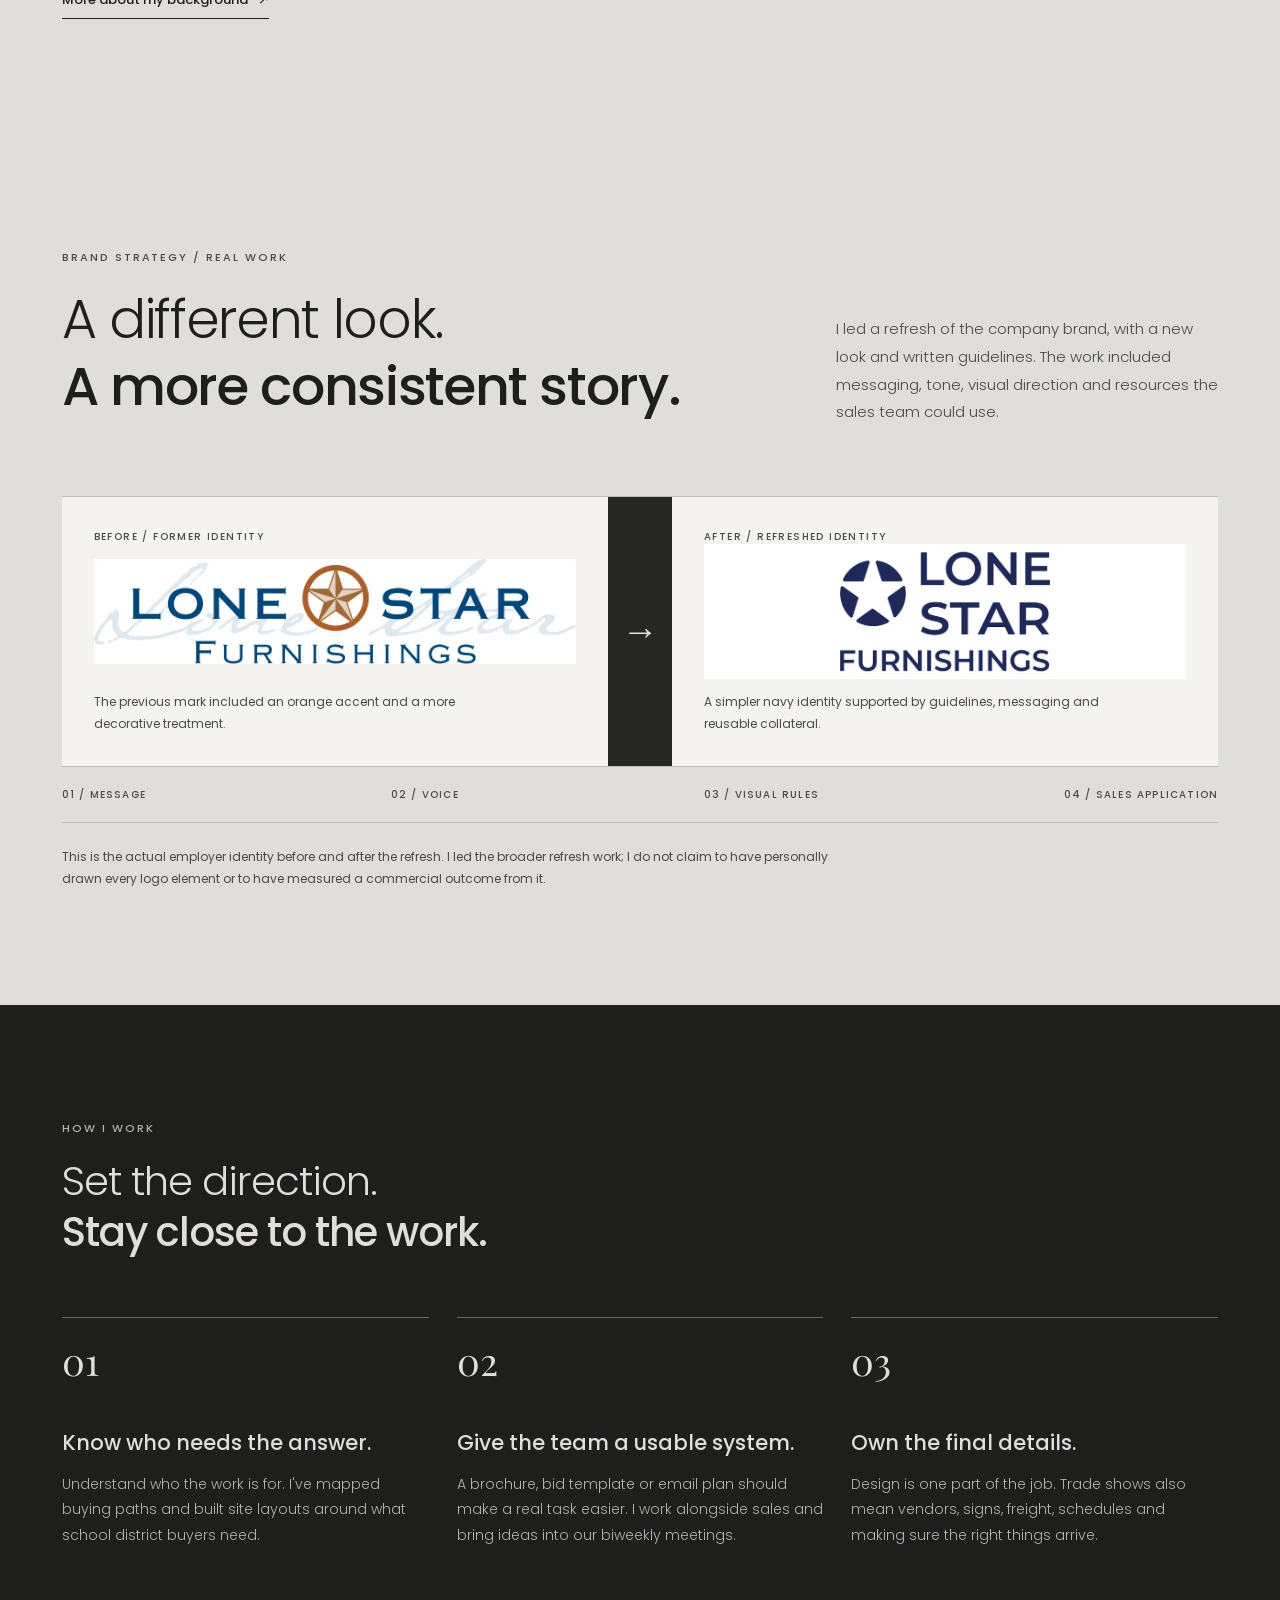
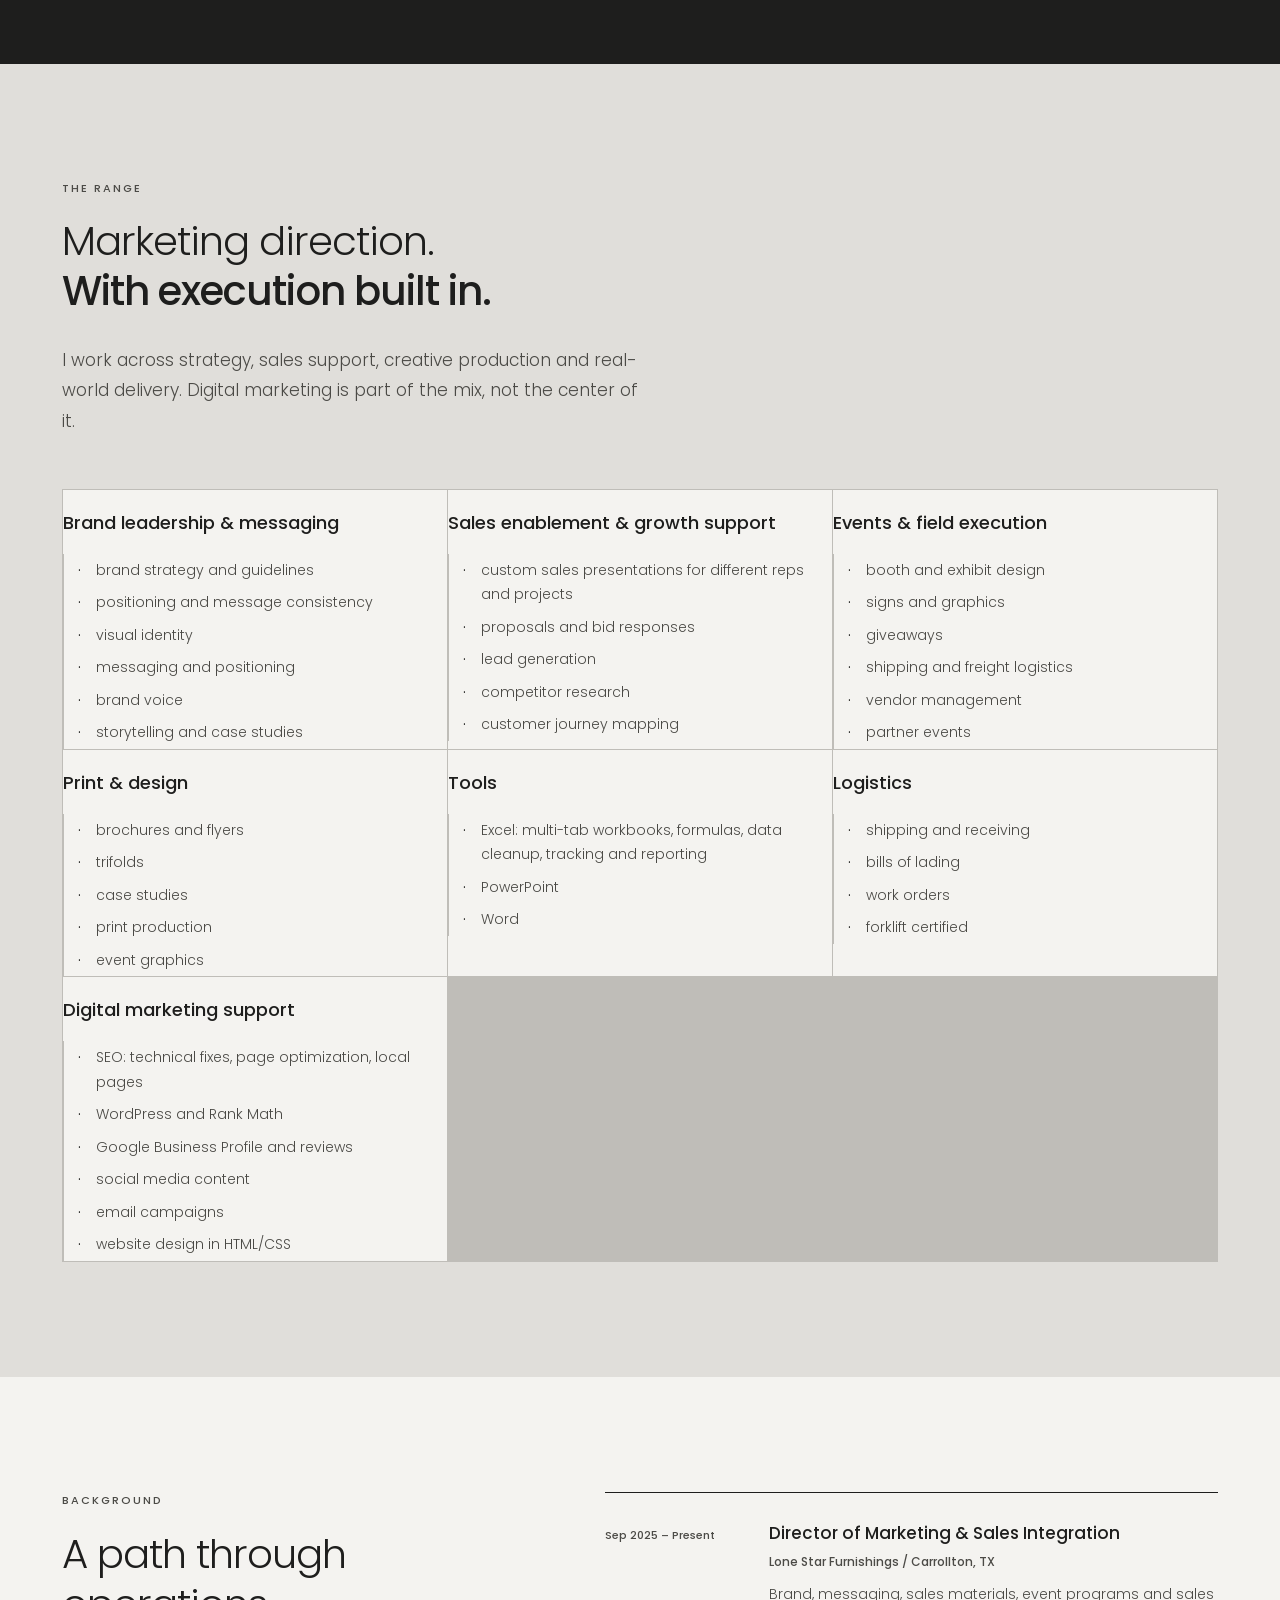
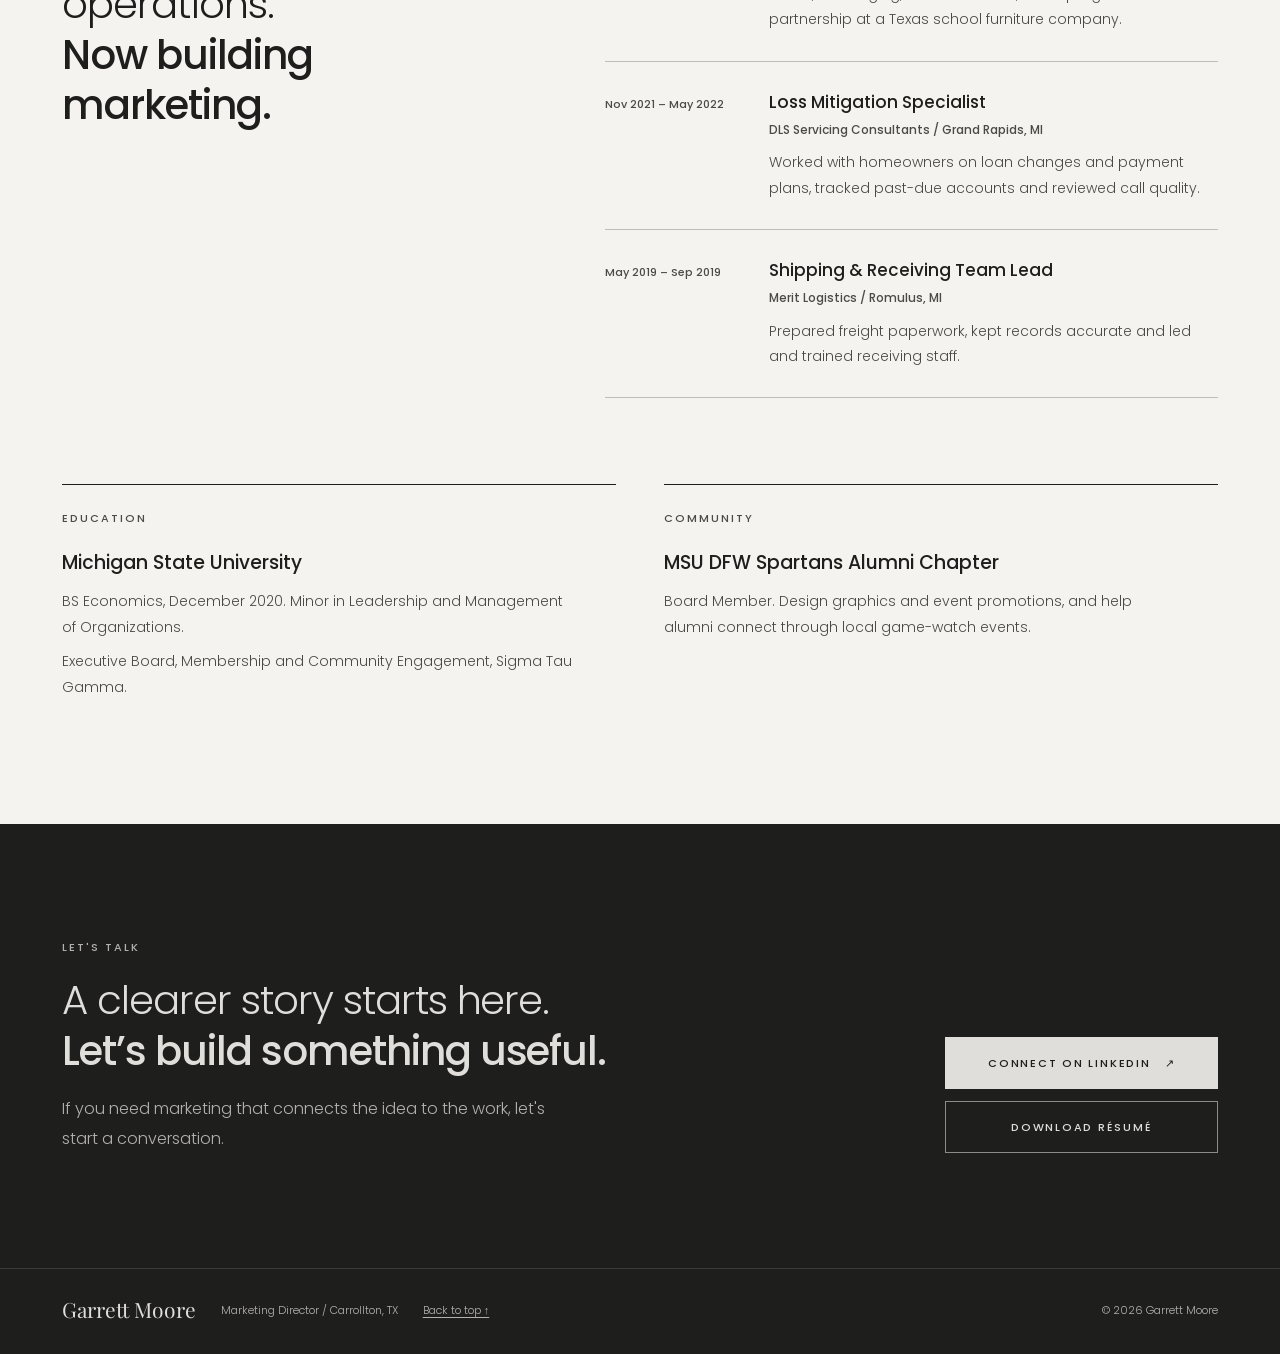
==== commit c6694ea6: "Enable full-resolution source viewing for work samples on index.html" ====
--- a/index.html
+++ b/index.html
@@ -125,8 +125,8 @@
       <div class="container">
         <div class="sales-feature-top"><div><p class="eyebrow">The work I do most</p><h2 class="statement" id="sales-feature-title">The work behind<br><strong>the next sales conversation.</strong></h2></div><p>I create presentations for salespeople across individual projects and opportunities. The goal is simple: clear answers, consistent messaging and materials built around the buyer.</p></div>
         <div class="sales-feature-gallery">
-          <figure class="sales-feature-cover"><img loading="lazy" src="assets/collateral-cover-hd.webp" width="1224" height="1224" alt="Actual collaboration brochure cover featuring a school learning space and the headline Designing Spaces Where Ideas Thrive"><figcaption><span>01 / COLLATERAL</span><strong>Brochures built to be used.</strong><small>Actual cover from a brochure I produced.</small></figcaption></figure>
-          <figure class="sales-feature-deck"><img loading="lazy" src="assets/sales-deck-excerpt-hd.webp" width="2000" height="1125" alt="Non-client-specific slide from a customized sales presentation showing the company's services"><figcaption><span>02 / PRESENTATIONS</span><strong>Custom decks for the conversation.</strong><small>Example slide from a longer sales deck; client details withheld.</small></figcaption></figure>
+          <figure class="sales-feature-cover"><a class="asset-view" href="assets/collateral-cover-hd.webp" target="_blank" rel="noopener noreferrer" aria-label="Open the full-resolution brochure cover in a new tab"><img loading="lazy" src="assets/collateral-cover-hd.webp" width="1224" height="1224" alt="Actual collaboration brochure cover featuring a school learning space and the headline Designing Spaces Where Ideas Thrive"></a><figcaption><span>01 / COLLATERAL</span><strong>Brochures built to be used.</strong><small>Actual cover from a brochure I produced.</small></figcaption></figure>
+          <figure class="sales-feature-deck"><a class="asset-view" href="assets/sales-deck-excerpt-hd.webp" target="_blank" rel="noopener noreferrer" aria-label="Open the full-resolution presentation excerpt in a new tab"><img loading="lazy" src="assets/sales-deck-excerpt-hd.webp" width="2000" height="1125" alt="Non-client-specific slide from a customized sales presentation showing the company's services"></a><figcaption><span>02 / PRESENTATIONS</span><strong>Custom decks for the conversation.</strong><small>Example slide from a longer sales deck; client details withheld.</small></figcaption></figure>
           <div class="sales-feature-note"><span class="sales-feature-rule"></span><p>I'm usually the person turning a sales conversation into something the rep can put in front of the customer.</p><a class="text-link" href="work.html#sales-enablement">How I approach sales support <span aria-hidden="true">↗</span></a></div>
         </div>
       </div>
@@ -202,8 +202,8 @@
       <div class="container">
         <div class="photo-story-head"><p class="eyebrow">Through my lens / On location</p><h2 class="statement" id="photo-story-title">The work, in context.<br><strong>Through my own lens.</strong></h2><p>I photograph completed learning spaces so sales and marketing can show what was delivered. These are two photographs I took of furniture projects completed by my employer's team.</p></div>
         <div class="photo-story-grid">
-          <figure class="photo-main"><img src="assets/cte-space-hd.webp" width="2048" height="1365" loading="lazy" alt="School learning space with orange feature wall, movable tables and tall windows, photographed by Garrett Moore"><figcaption><span>01 / PROJECT PHOTOGRAPHY</span><strong>Career and technical education space.</strong><small>On-location photography by Garrett Moore. Furniture delivered by the employer's project team.</small></figcaption></figure>
-          <figure class="photo-secondary"><img src="assets/college-prep-space-hd.webp" width="1280" height="1365" loading="lazy" alt="College-preparation learning commons with curved seating, study tables and red accents, photographed by Garrett Moore"><figcaption><span>02 / PROJECT PHOTOGRAPHY</span><strong>College-preparation learning commons.</strong><small>On-location photography by Garrett Moore. School-identifying signage excluded from the crop.</small></figcaption></figure>
+          <figure class="photo-main"><a class="asset-view" href="assets/cte-space-hd.webp" target="_blank" rel="noopener noreferrer" aria-label="Open the high-resolution furnished learning-space photograph in a new tab"><img src="assets/cte-space-hd.webp" width="2048" height="1365" loading="lazy" alt="School learning space with orange feature wall, movable tables and tall windows, photographed by Garrett Moore"></a><figcaption><span>01 / PROJECT PHOTOGRAPHY</span><strong>Career and technical education space.</strong><small>On-location photography by Garrett Moore. Furniture delivered by the employer's project team.</small></figcaption></figure>
+          <figure class="photo-secondary"><a class="asset-view" href="assets/college-prep-space-hd.webp" target="_blank" rel="noopener noreferrer" aria-label="Open the high-resolution college-preparation room photograph in a new tab"><img src="assets/college-prep-space-hd.webp" width="1280" height="1365" loading="lazy" alt="College-preparation learning commons with curved seating, study tables and red accents, photographed by Garrett Moore"></a><figcaption><span>02 / PROJECT PHOTOGRAPHY</span><strong>College-preparation learning commons.</strong><small>On-location photography by Garrett Moore. School-identifying signage excluded from the crop.</small></figcaption></figure>
         </div>
       </div>
     </section>
--- a/director.css
+++ b/director.css
@@ -0,0 +1,135 @@
+/* DIRECTOR EDITION / 2026
+   Editorial layout refinement: authentic imagery, clear leadership scope,
+   precise image fitting, performance and accessibility. No visual framework. */
+
+/* A stronger, quieter rhythm and better reading width. */
+.hero-v3 .hero-grid { grid-template-columns:minmax(0,1.02fr) minmax(0,.98fr); align-items:center; gap:clamp(30px,3.8vw,65px); }
+.hero-v3 h1 { max-width:800px; font-size:clamp(44px,4.8vw,69px); }
+.hero-v3 .hero-lead { max-width:565px; color:#d1cfc8; font-size:clamp(16px,1.5vw,18px); }
+.hero-v3 .hero-meta { font-size:11px; }
+.hero-v3 .real-hero-art { width:100%; height:clamp(450px,41vw,610px); min-height:0; display:grid; grid-template-columns:55% 45%; grid-template-rows:1fr; gap:1px; overflow:hidden; background:#3a3a38; }
+.hero-v3 .real-hero-art figure { height:100%!important; min-height:0; margin:0!important; overflow:hidden; }
+.hero-v3 .real-hero-portrait img,.hero-v3 .real-hero-photo img { display:block; width:100%; height:100%; object-fit:cover; }
+.hero-v3 .real-hero-portrait img { object-position:50% 38%; }
+.hero-v3 .real-hero-photo img { object-position:52% 50%; }
+.hero-v3 .real-hero-mark { right:15px; bottom:40px; color:#f4f3f0; font-size:clamp(76px,9vw,140px); opacity:.22; }
+.hero-v3 .real-hero-art figcaption { font-size:8px; letter-spacing:.1em; padding:12px 14px; }
+.proof-strip .proof-item { padding-block:30px; }
+.proof-strip .proof-number { font-size:clamp(38px,3.6vw,56px); }
+.proof-item p { max-width:245px; }
+
+/* Director view. Proof-based scope is different from claiming organizational authority. */
+.director-view { padding-block:clamp(77px,8vw,120px); background:var(--ground); border-bottom:1px solid var(--line); }
+.director-view-head { display:grid; grid-template-columns:minmax(0,1.3fr) minmax(260px,.7fr); gap:12px clamp(25px,5vw,70px); align-items:end; margin-bottom:45px; }
+.director-view-head .eyebrow { grid-column:1 / -1; }
+.director-view-head .statement { font-size:clamp(36px,4.5vw,60px); line-height:1.16; letter-spacing:-.046em; max-width:850px; margin:0; }
+.director-view-head > p:not(.eyebrow) { max-width:440px; margin:0 0 3px; color:var(--muted); font-size:15px; line-height:1.85; }
+.director-pillars { display:grid; grid-template-columns:repeat(3,minmax(0,1fr)); gap:1px; background:var(--line); border:1px solid var(--line); }
+.director-pillars article { display:flex; flex-direction:column; gap:17px; min-width:0; min-height:315px; padding:clamp(24px,3vw,40px); background:var(--paper); }
+.director-pillars article:nth-child(2) { background:#262625; color:#e0deda; }
+.director-pill-number,.director-proof-label { font:500 10px/1.55 var(--sans); letter-spacing:.13em; text-transform:uppercase; color:var(--muted); }
+.director-pillars article:nth-child(2) .director-pill-number,.director-pillars article:nth-child(2) .director-proof-label { color:#b3b1ac; }
+.director-pillars h3 { max-width:280px; font:500 clamp(23px,2.3vw,31px)/1.24 var(--sans); letter-spacing:-.04em; margin:20px 0 0; }
+.director-pillars p { max-width:300px; color:var(--muted); font-size:14px; line-height:1.8; margin:0; }
+.director-pillars article:nth-child(2) p { color:#c7c5be; }
+.director-proof-label { margin-top:auto; border-top:1px solid var(--line); padding-top:17px; }
+.director-pillars article:nth-child(2) .director-proof-label { border-color:#53514c; }
+
+/* The main sales gallery should read like real artifacts, not white padded tiles. */
+.sales-feature-gallery { grid-template-columns:minmax(0,1fr) minmax(0,1fr); gap:1px; }
+.sales-feature-gallery figure { padding:0; background:var(--paper); }
+.sales-feature-gallery img { display:block; width:100%; height:auto; max-height:none; object-fit:cover; object-position:center; background:var(--paper); }
+.sales-feature-cover img { aspect-ratio:1 / 1; }
+.sales-feature-deck img { aspect-ratio:16 / 9; }
+.sales-feature-gallery figcaption { padding:24px clamp(24px,3vw,34px) 30px; gap:8px; margin-top:auto; border-top:1px solid var(--line); }
+.sales-feature-gallery figcaption strong { font-size:clamp(19px,2vw,26px); }
+.sales-feature-note { grid-column:1/-1; display:flex; flex-direction:row; flex-wrap:wrap; align-items:center; gap:22px 44px; min-height:0; padding:clamp(27px,4vw,47px); }
+.sales-feature-note p { max-width:700px; font:300 clamp(19px,2.1vw,28px)/1.45 var(--sans); flex:1 1 360px; }
+.sales-feature-note .sales-feature-rule { flex:0 0 42px; }
+.sales-feature-note .text-link { flex:0 0 auto; }
+.sales-feature-gallery a:focus-visible,.photo-story-grid a:focus-visible { outline:2px solid var(--focus); outline-offset:3px; }
+.sales-feature-gallery .asset-view { display:block; height:auto; text-decoration:none; overflow:hidden; }
+.asset-view img { transition:filter 250ms ease; }
+.asset-view:hover img { filter:brightness(.94); }
+.asset-zoom-hint { font:500 9px/1.4 var(--sans); text-transform:uppercase; letter-spacing:.12em; display:inline-flex; gap:8px; margin-top:9px; color:var(--muted); }
+
+/* Field photographs are a consistent gallery; no 79%-height panel or white letterboxes. */
+.photo-story-grid { grid-template-columns:repeat(2,minmax(0,1fr)); align-items:stretch; }
+.photo-story-grid figure { padding:0; min-width:0; background:var(--paper); }
+.photo-story-grid figure a { display:block; overflow:hidden; }
+.photo-story-grid img,.photo-story-grid .photo-main img,.photo-story-grid .photo-secondary img { display:block; width:100%; height:clamp(310px,30vw,440px); aspect-ratio:auto; object-fit:cover; background:#262625; }
+.photo-story-grid .photo-main img { object-position:50% 50%; }
+.photo-story-grid .photo-secondary img { object-position:50% 40%; }
+.photo-story-grid figcaption { padding:25px clamp(23px,3vw,35px) 32px; border-top:1px solid var(--line); }
+.photo-story-grid figcaption small { max-width:520px; }
+.photo-story-grid figure a:hover img { filter:brightness(.94); }
+
+/* A before/after mark comparison should look intentional, not two empty boxes. */
+.brand-evolution-grid figure { min-height:245px; padding:clamp(22px,2.5vw,35px); }
+.brand-evolution-grid figure img { width:100%; height:auto; max-height:135px; object-fit:contain; background:#fff; }
+.brand-evolution-grid figure figcaption { max-width:420px; margin-top:12px; }
+
+/* Tighten the supporting visual systems and protect actual print artwork. */
+#work .case-grid-editorial { gap:1px; }
+#work .case-card { padding:clamp(25px,3vw,37px); }
+#work .case-art-real img { width:100%; height:100%; object-fit:cover; }
+#work .case-art-brand { min-height:290px; }
+.studio-visual-real { gap:1px; padding:0; background:#262625; align-items:stretch; min-height:350px; }
+.studio-visual-real img { display:block; width:100%; height:100%; max-height:none; object-fit:cover; background:#e0deda; transform:none!important; }
+.studio-visual-real img:first-child { object-position:center center; }
+.studio-visual-real img:nth-child(2) { object-position:center center; }
+.portrait-photo img { object-position:50% 30%; }
+#skills .skills-grid { gap:1px; background:var(--line); border:1px solid var(--line); }
+#skills .skill-group { border:0; background:var(--paper); }
+.work-page .case-real-docs img { background:#e0deda; }
+.work-page .case-real-photos img { aspect-ratio:1.4; object-fit:cover; }
+
+/* Keep the narrative efficient for hiring-manager scanning. */
+.work-page .story-heading { margin-bottom:36px; }
+.work-page .story-heading h2 { letter-spacing:-.05em; }
+.work-page .story-body h3 { margin-bottom:9px; }
+.work-page .story { padding-block:clamp(75px,8vw,115px); }
+.story-director-insight { margin-top:33px; padding:24px clamp(20px,3vw,40px); border-left:2px solid var(--gold-deep); background:var(--paper); display:grid; grid-template-columns:110px 1fr; align-items:start; gap:15px 27px; }
+.story-director-insight span { font:500 10px/1.6 var(--sans); letter-spacing:.12em; text-transform:uppercase; color:var(--muted); }
+.story-director-insight p { margin:0; font:300 17px/1.75 var(--sans); color:var(--ink); }
+
+/* Responsive and reduced-motion rules. */
+@media (max-width:1120px) {
+  .hero-v3 .hero-grid { grid-template-columns:1fr; }
+  .hero-v3 .real-hero-art { width:100%; max-width:900px; height:clamp(390px,58vw,580px); }
+  .sales-feature-gallery { grid-template-columns:repeat(2,minmax(0,1fr)); }
+}
+@media (max-width:830px) {
+  .director-view-head { grid-template-columns:1fr; gap:20px; }
+  .director-pillars { grid-template-columns:1fr; }
+  .director-pillars article { min-height:215px; }
+  .director-pillars h3 { margin:0; }
+  .sales-feature-note { flex-direction:column; align-items:flex-start; }
+  .photo-story-grid { grid-template-columns:1fr; }
+  .photo-story-grid img,.photo-story-grid .photo-main img,.photo-story-grid .photo-secondary img { height:clamp(270px,57vw,450px); }
+}
+@media (max-width:570px) {
+  .hero-v3 h1 { font-size:clamp(41px,10vw,54px); }
+  .hero-v3 .real-hero-art { height:400px; grid-template-columns:56% 44%; }
+  .hero-v3 .real-hero-mark { display:none; }
+  .director-view { padding-block:65px; }
+  .director-view-head .statement { font-size:clamp(32px,9vw,44px); }
+  .director-pillars article { padding:26px; }
+  .sales-feature-gallery { grid-template-columns:1fr; }
+  .sales-feature-note { grid-column:1; padding:28px; }
+  .sales-feature-gallery figure img { aspect-ratio:auto; height:auto; width:100%; }
+  .sales-feature-gallery figcaption { padding:23px 25px 28px; }
+  .studio-visual-real { min-height:240px; }
+  .studio-visual-real img { max-height:240px; }
+  .story-director-insight { grid-template-columns:1fr; }
+}
+@media (prefers-reduced-motion:reduce) {
+  .asset-view img { transition:none; }
+}
+@media print {
+  .director-view { padding-block:30px; }
+  .director-pillars { display:block; }
+  .director-pillars article { min-height:0; padding:14px; border-bottom:1px solid #bbb; }
+  .hero-v3 .real-hero-art { display:none!important; }
+  .story-director-insight { break-inside:avoid; }
+}
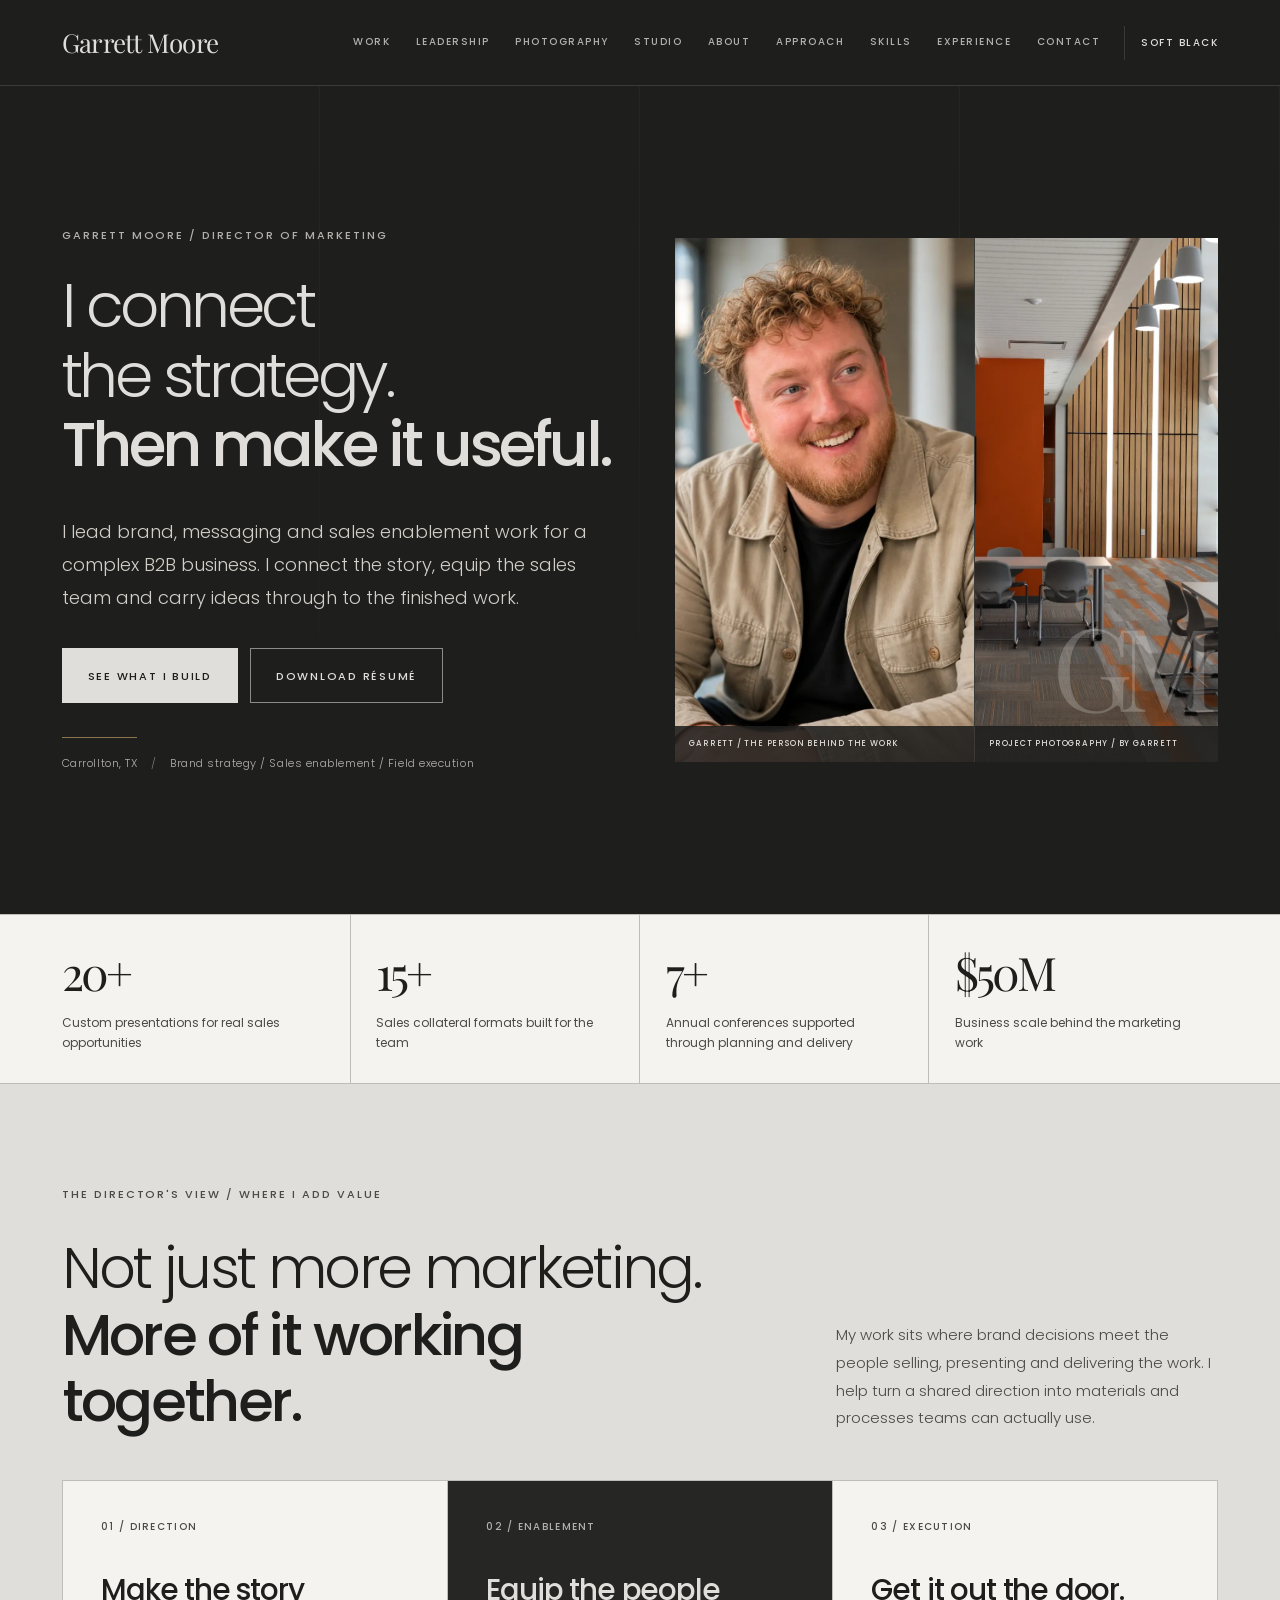
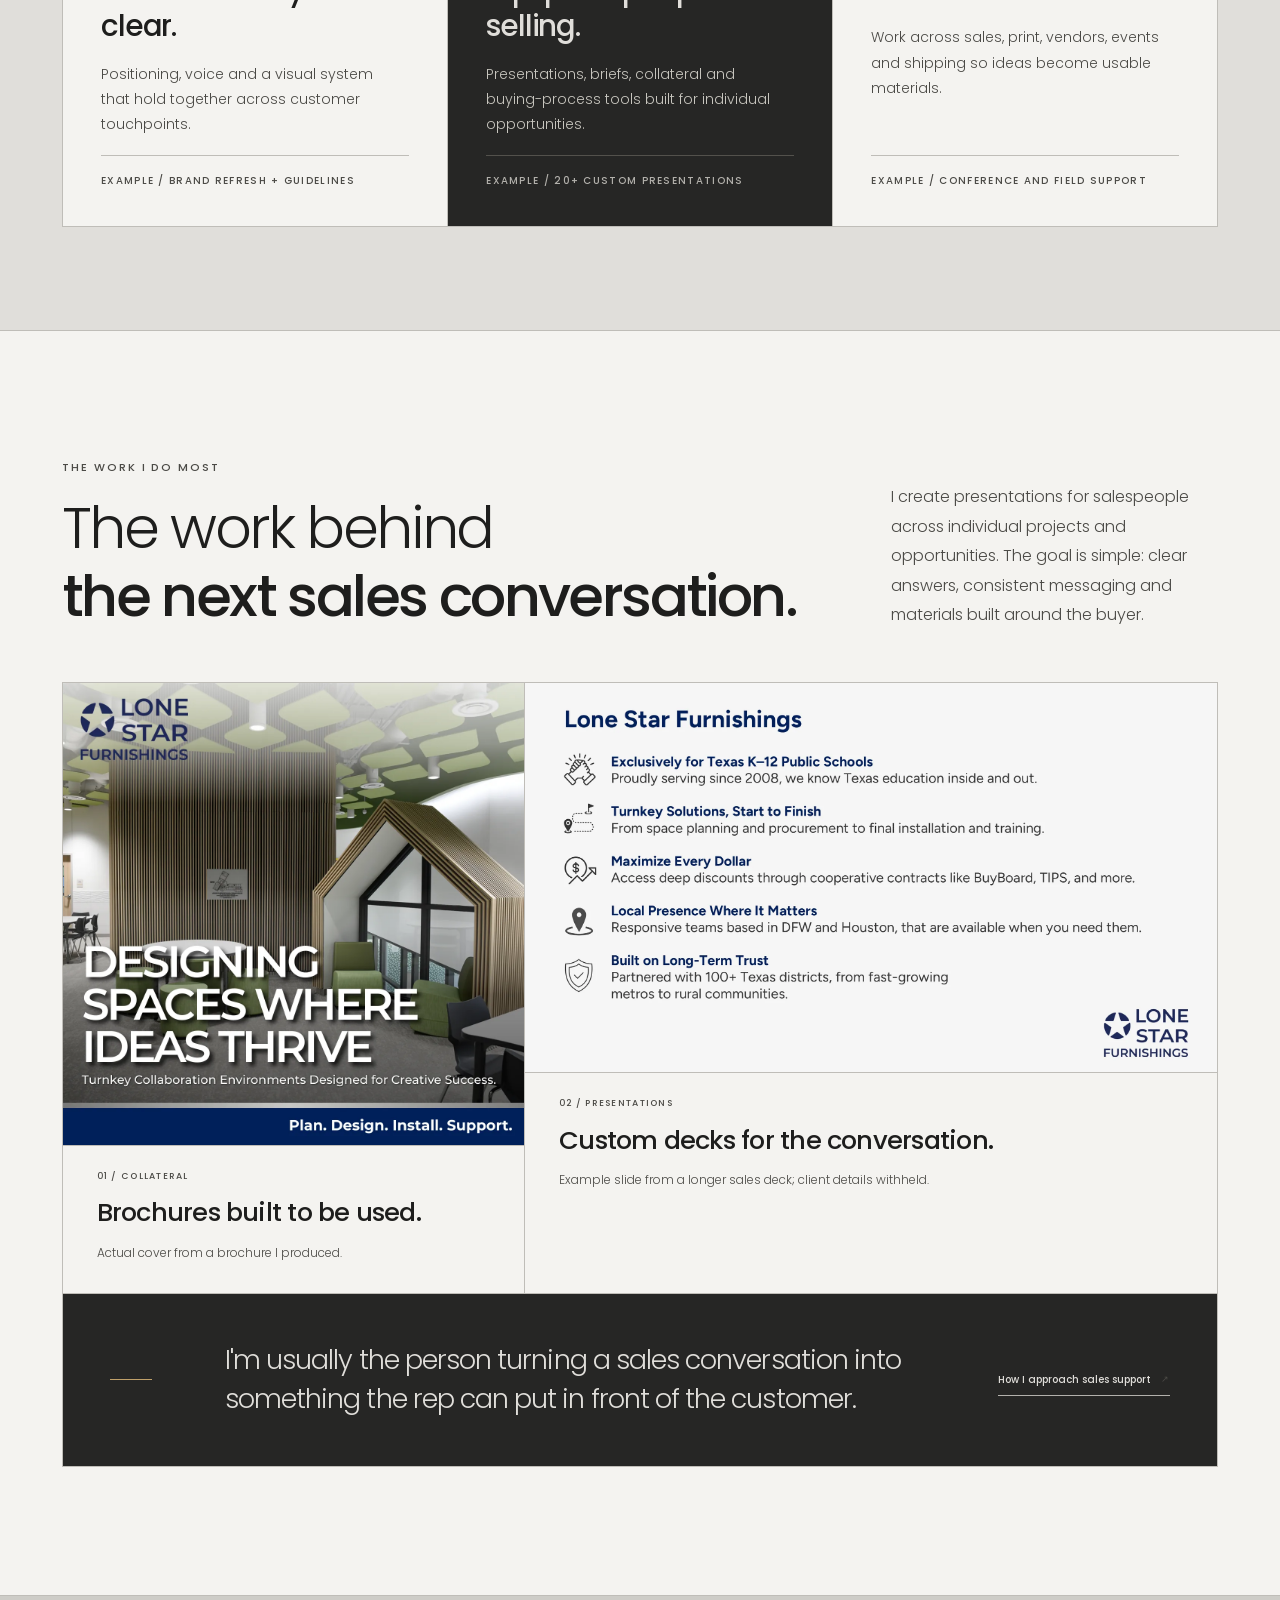
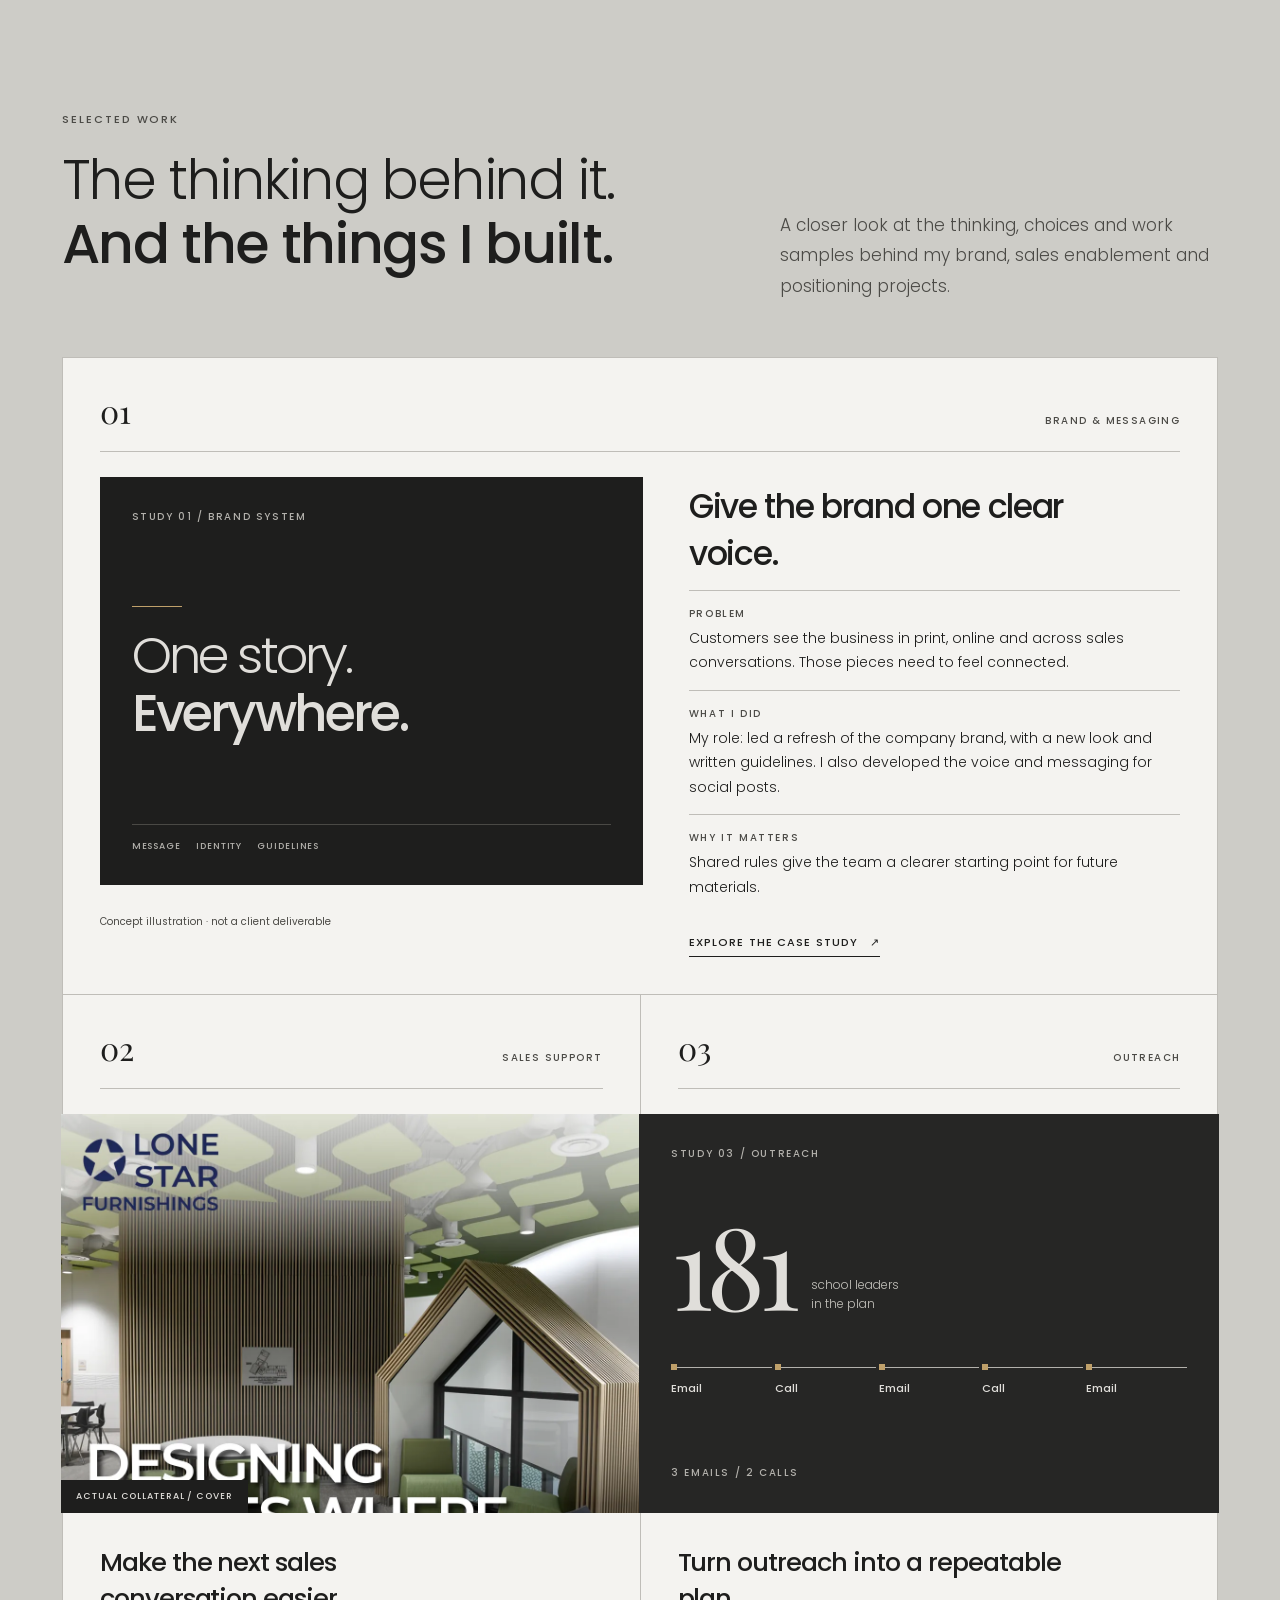
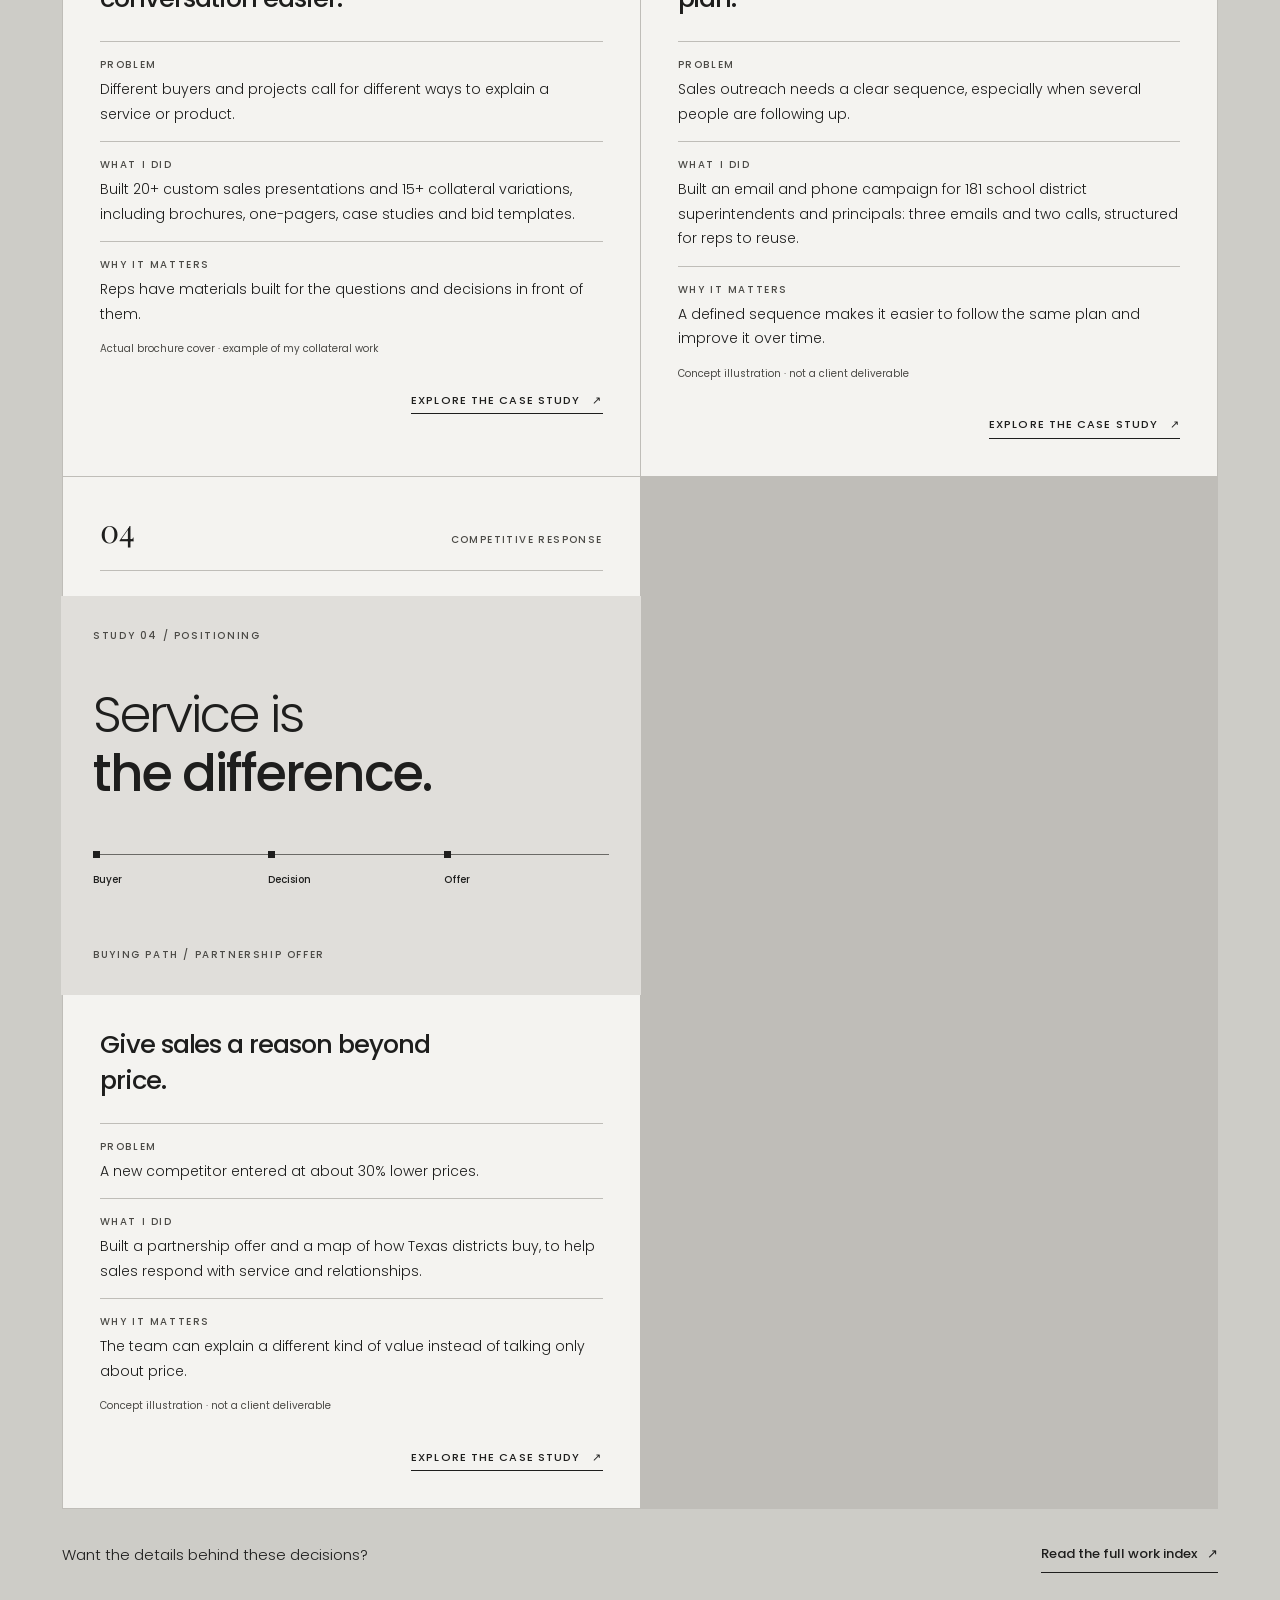
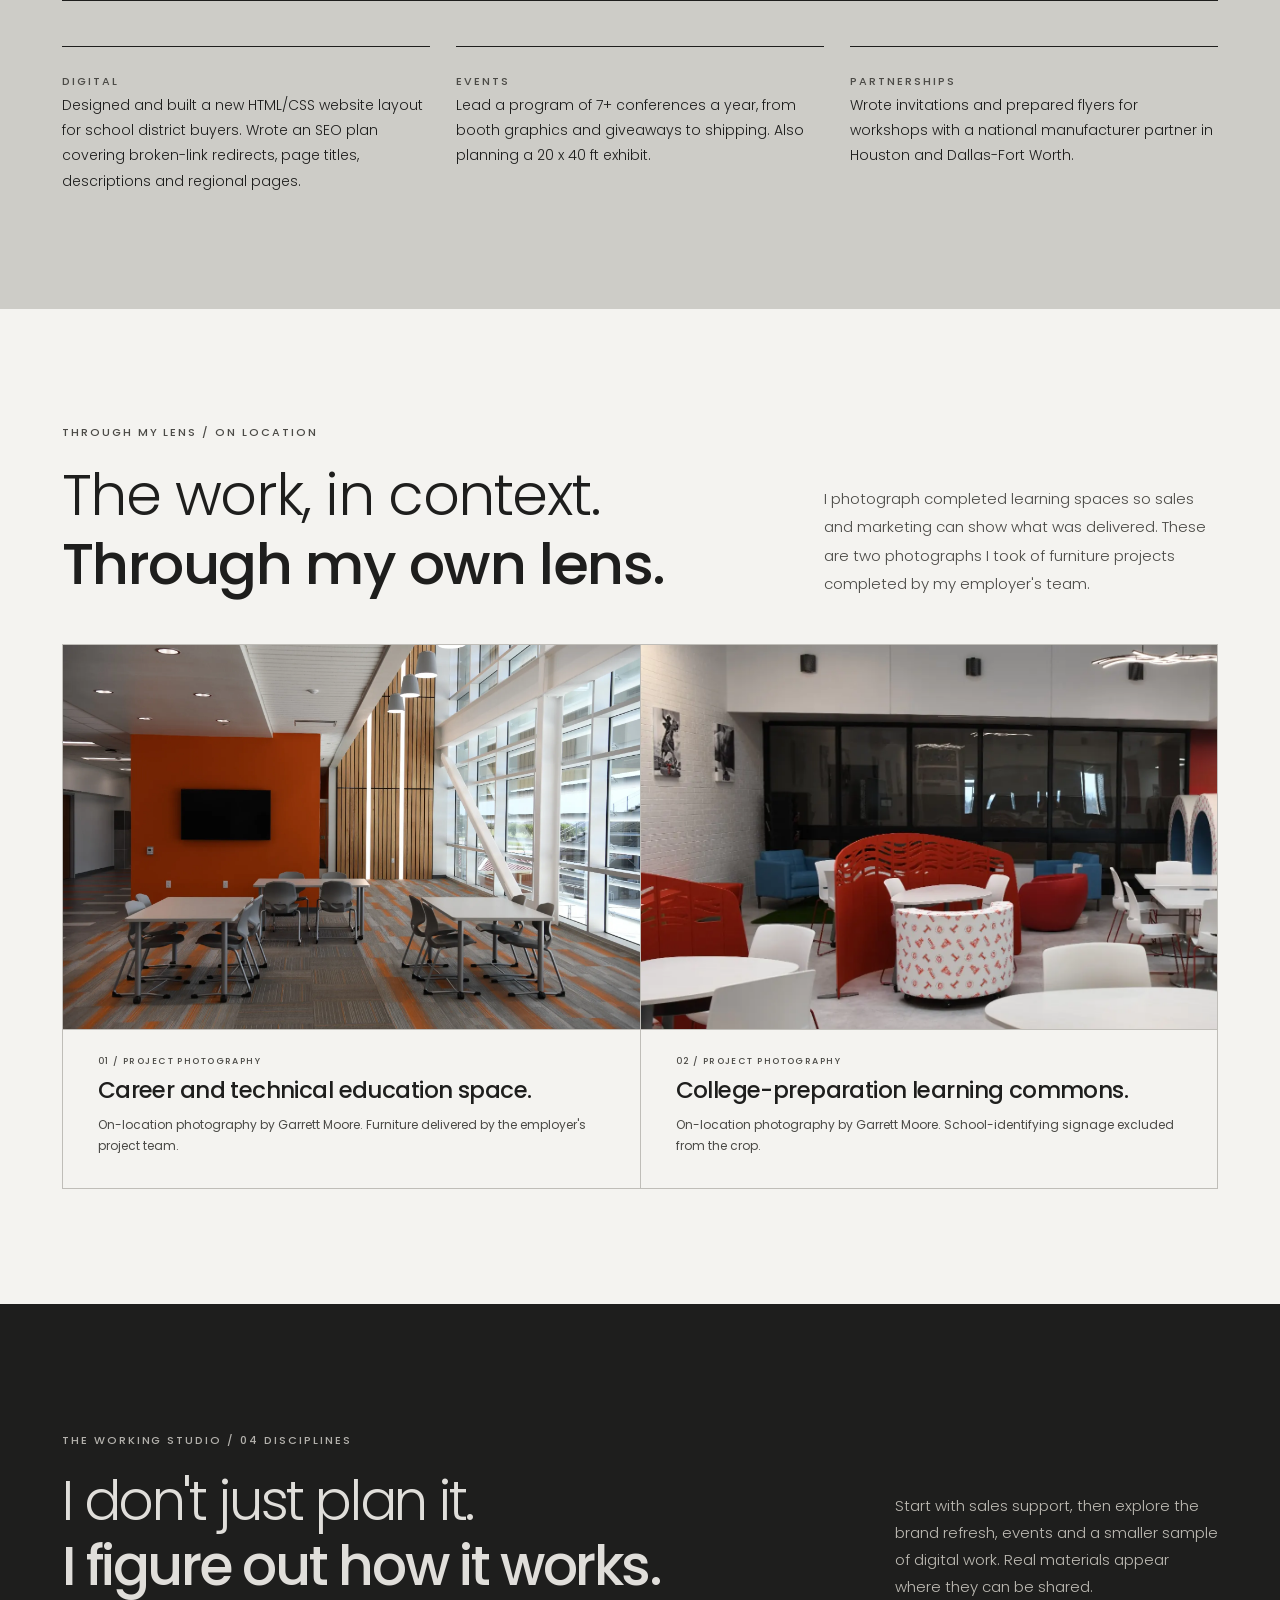
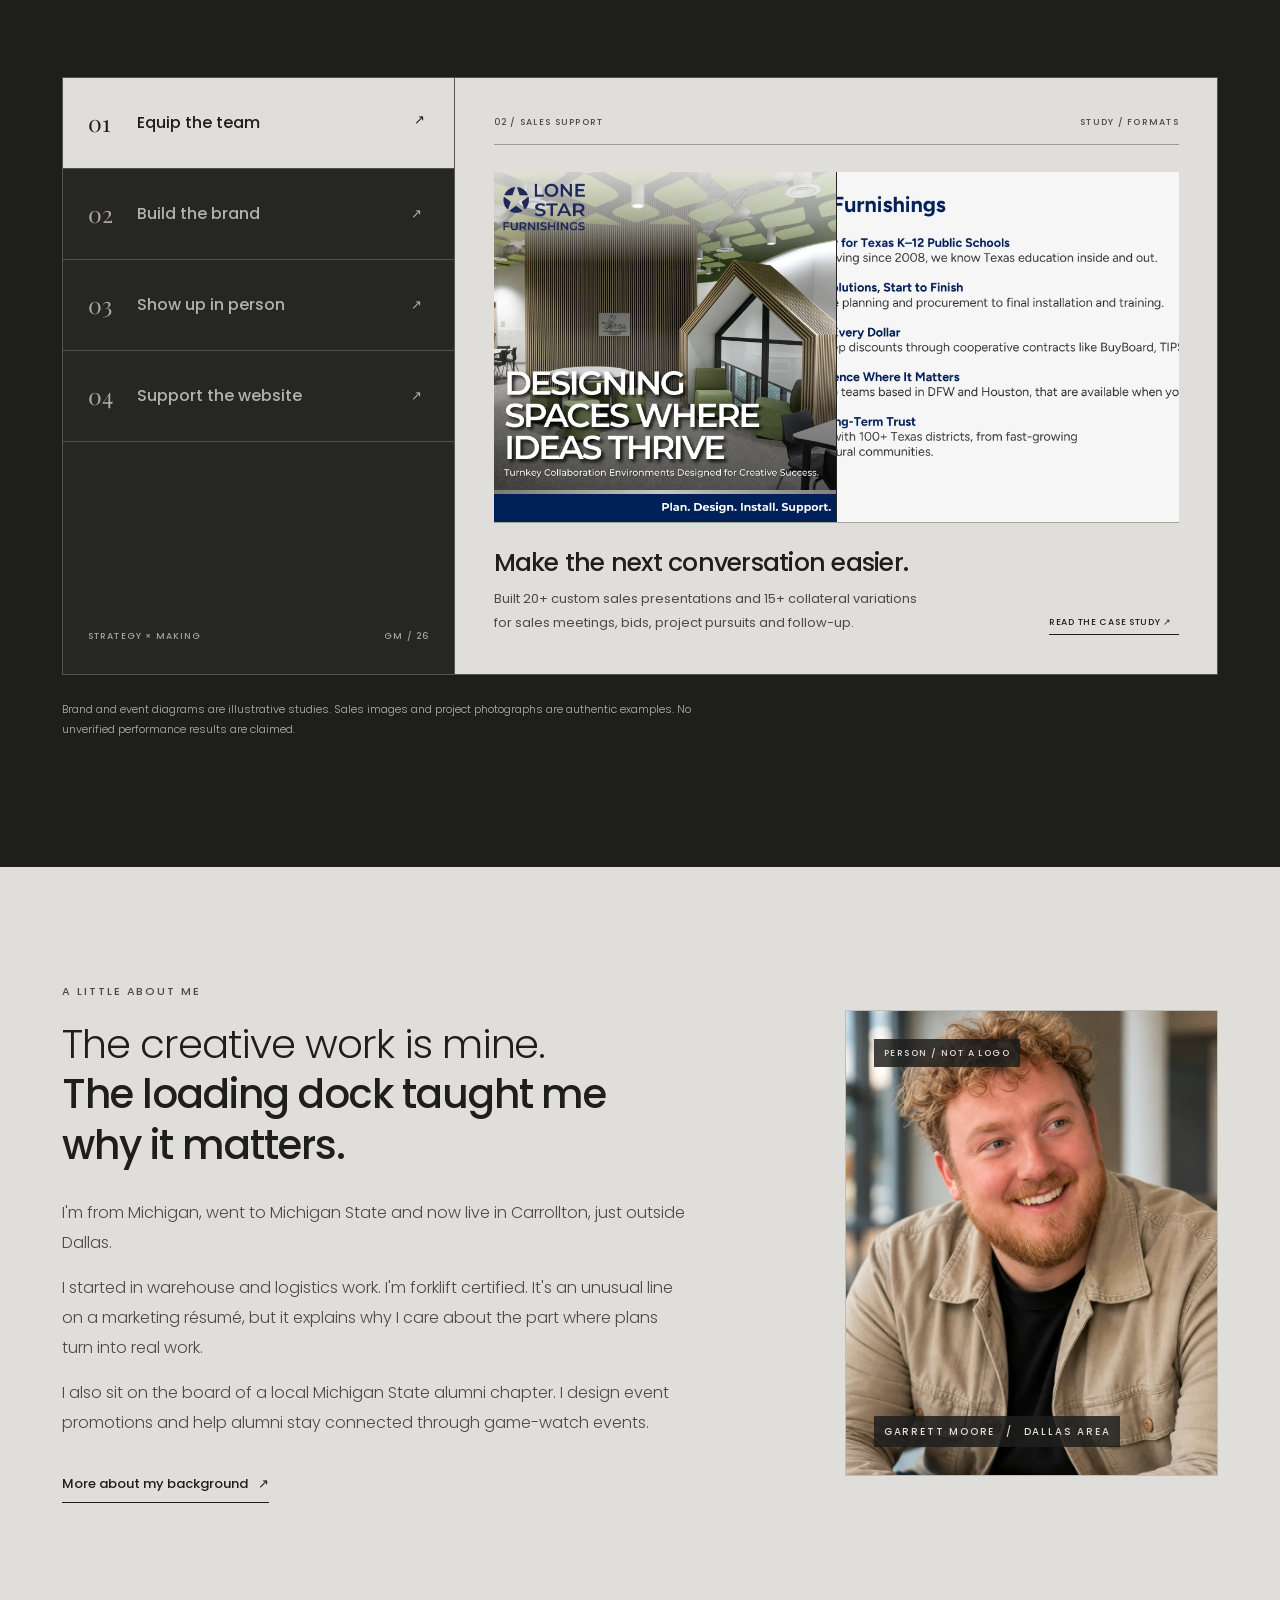
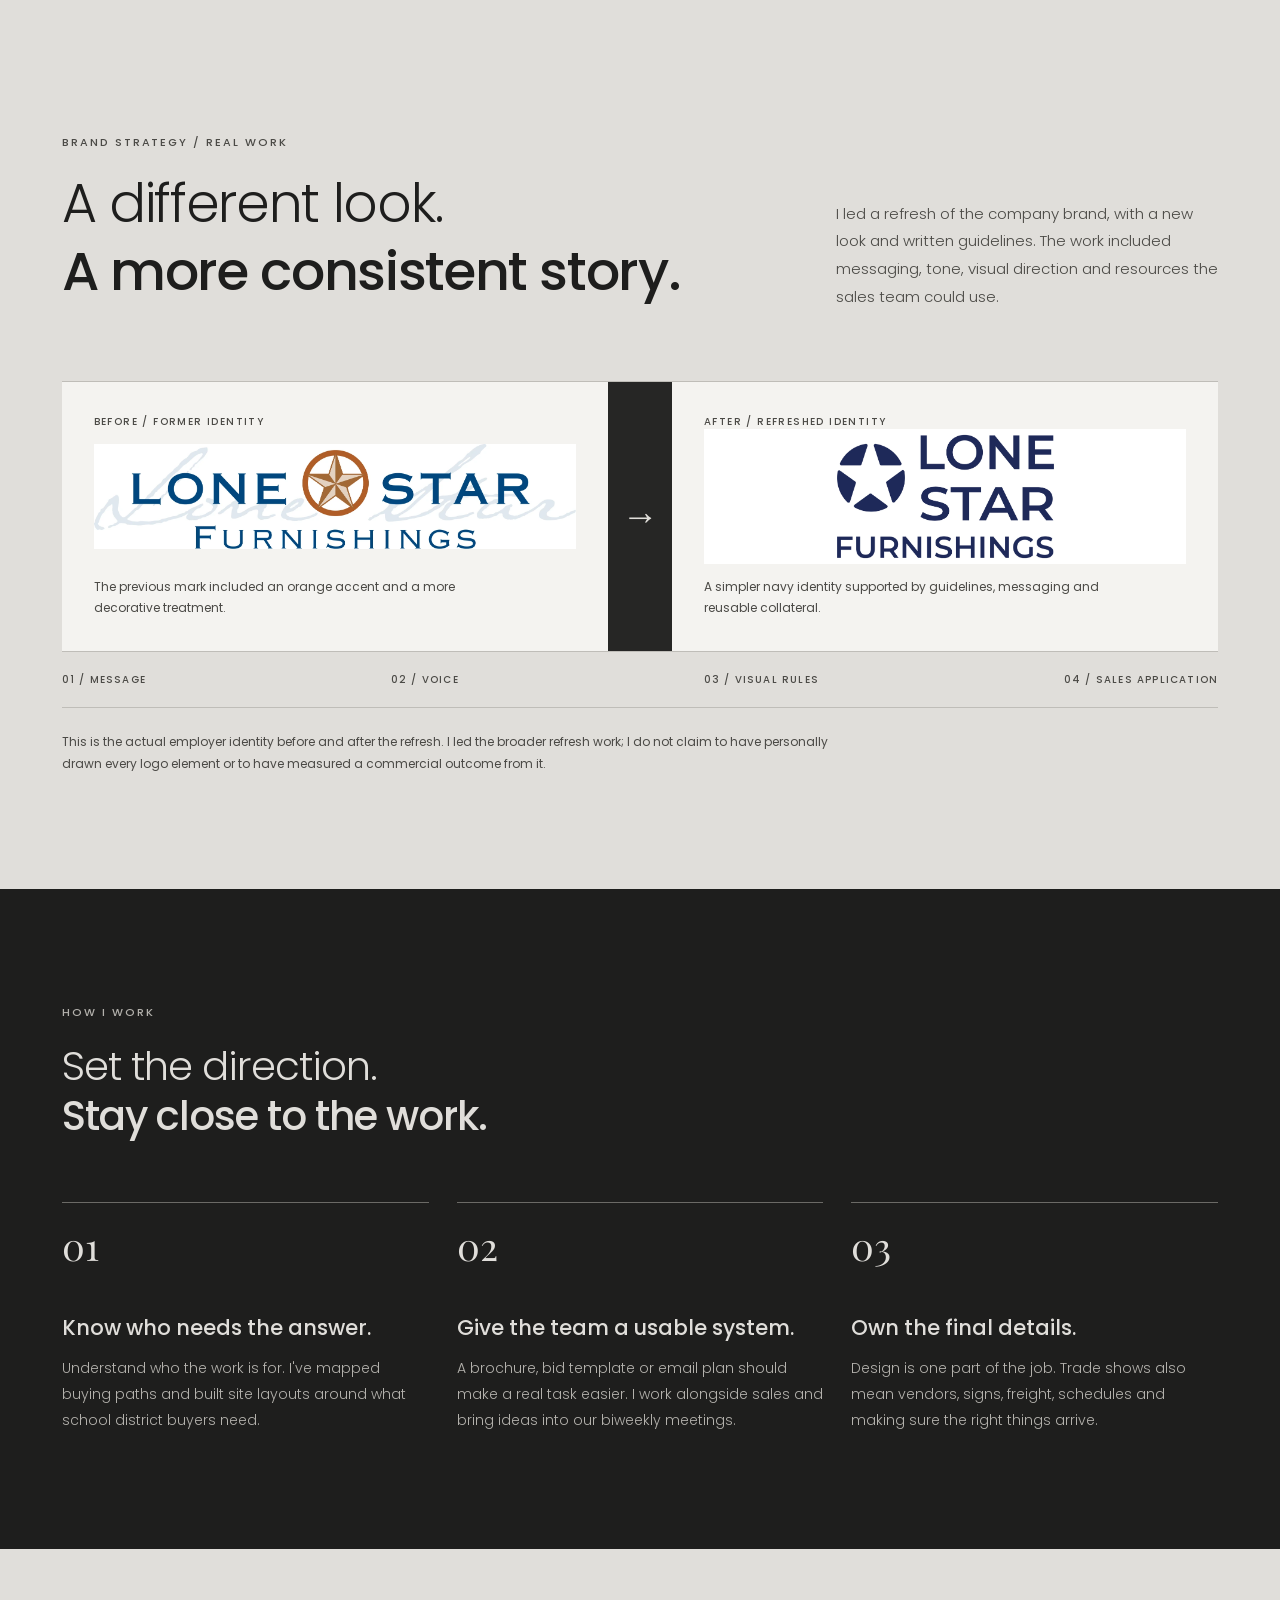
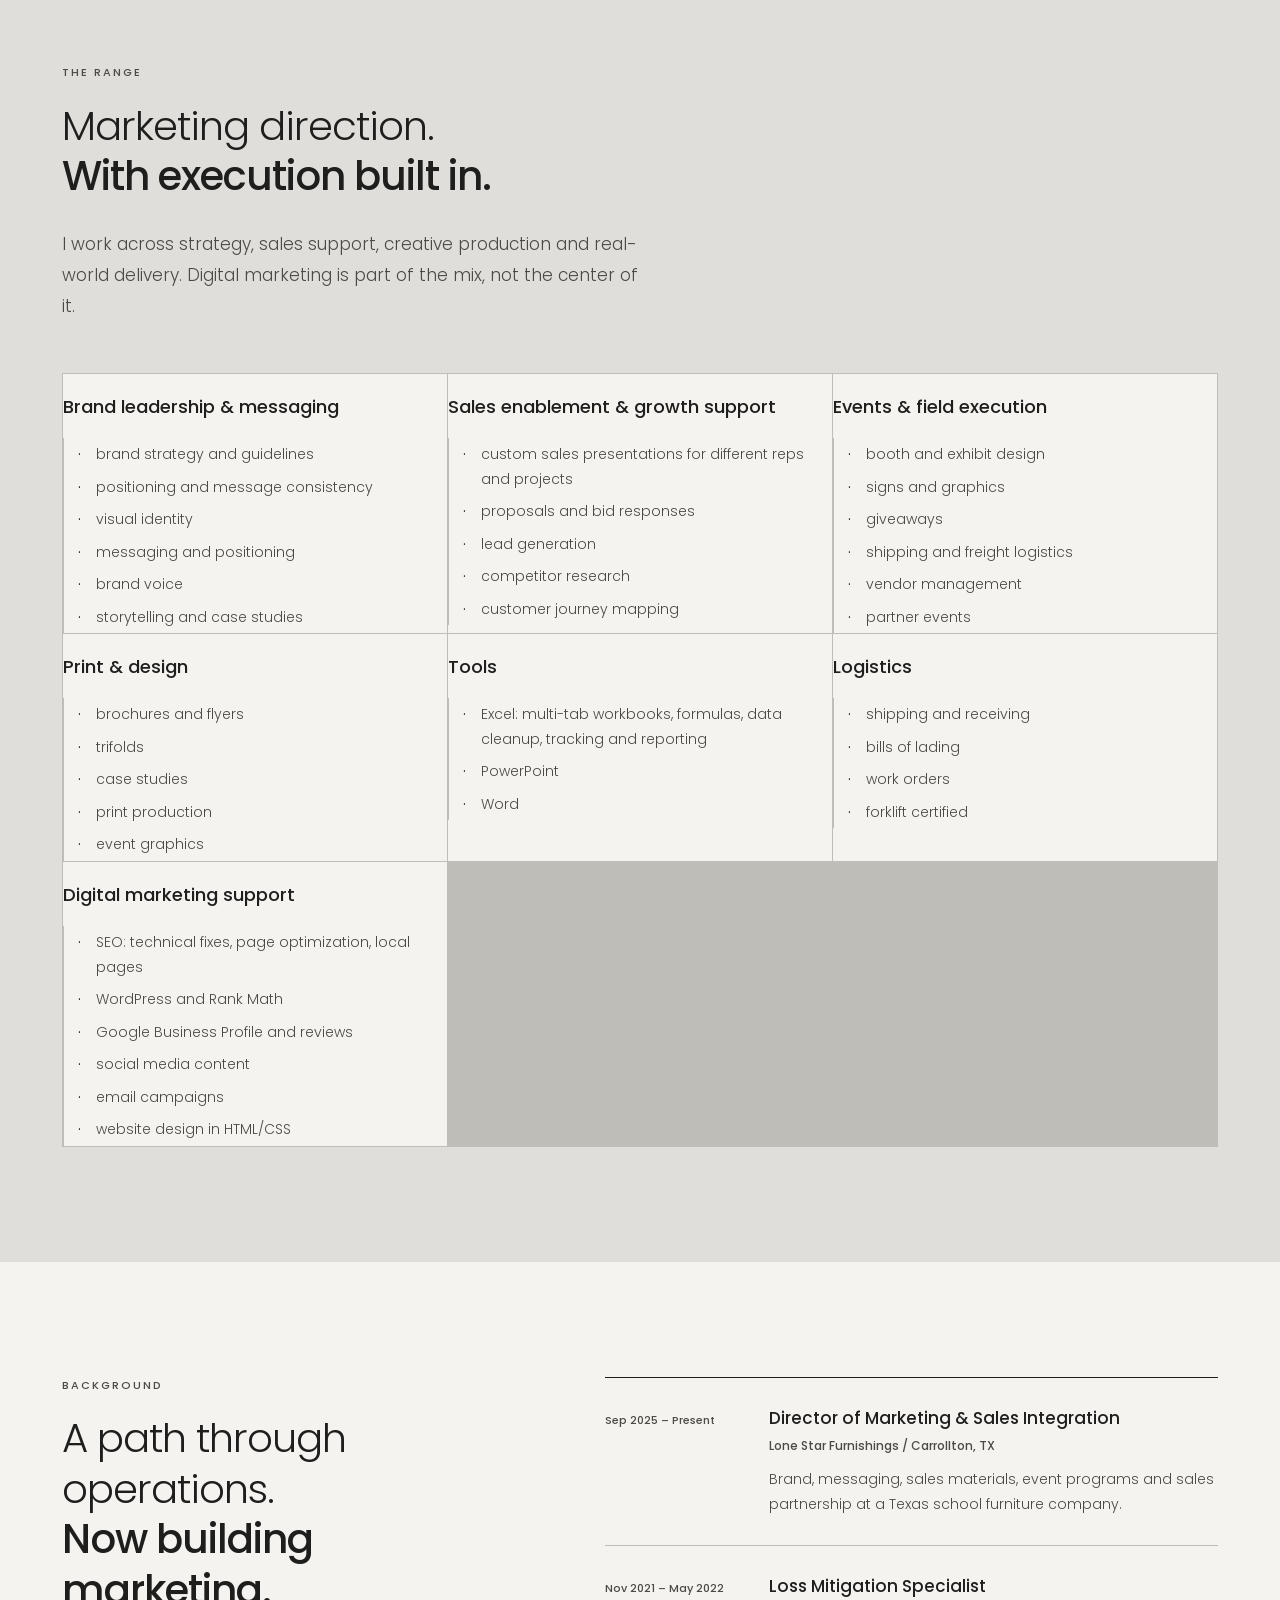
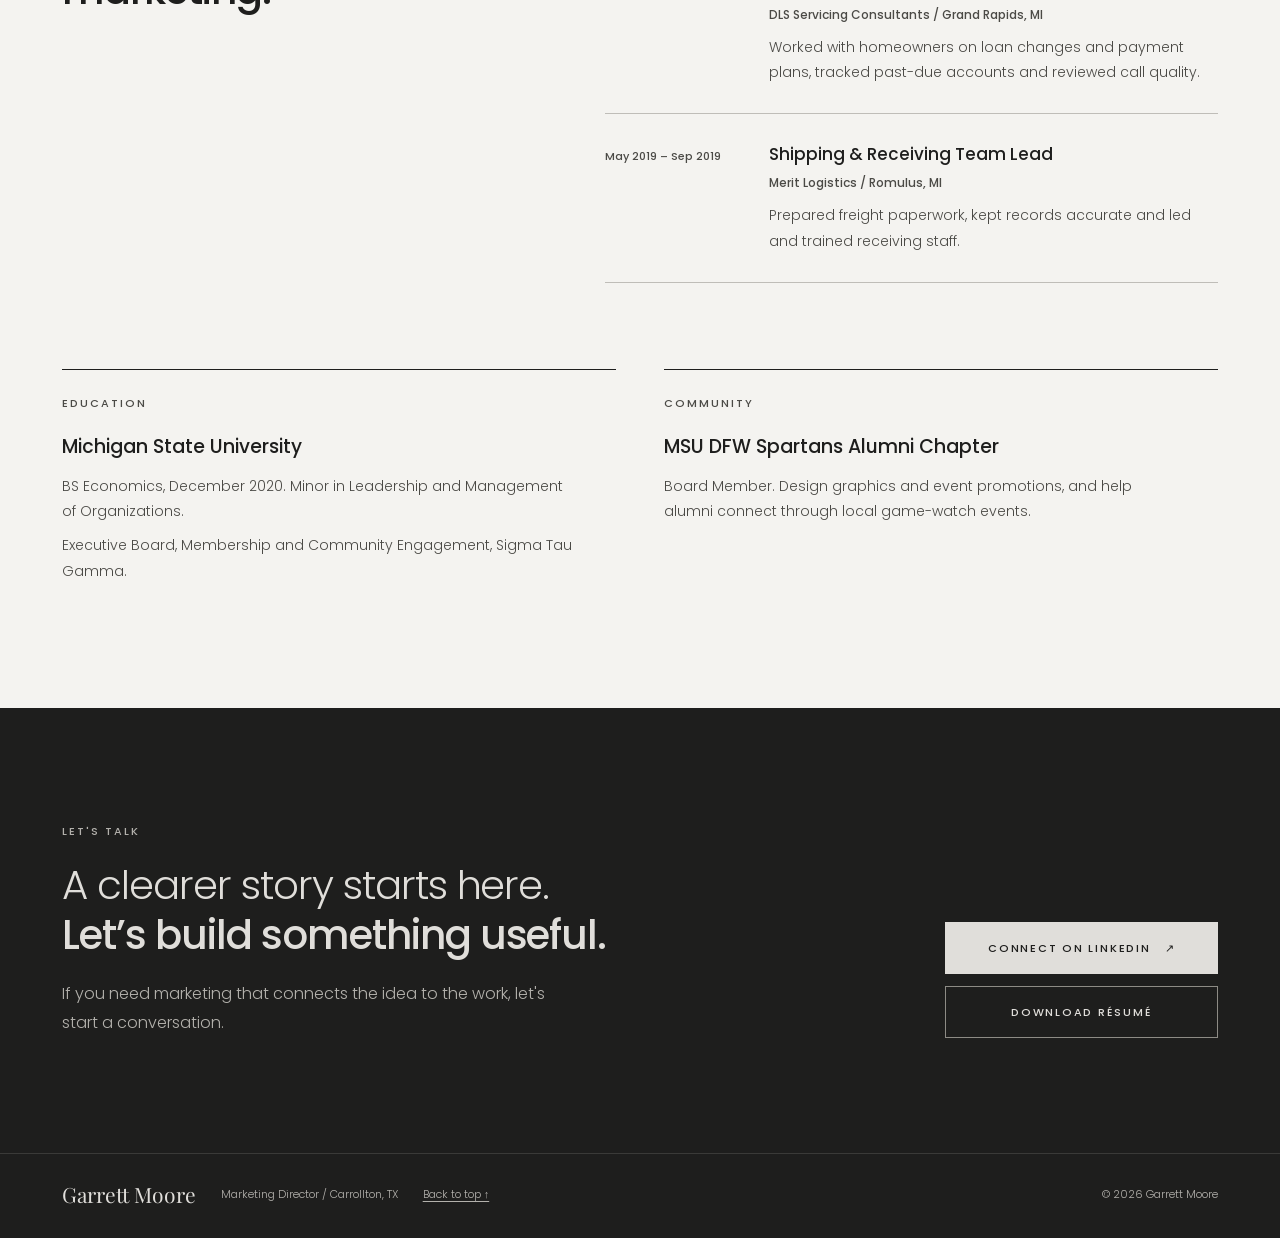
==== commit 99d7324f: "Use sharply rendered original and refreshed logo artwork in index.html" ====
--- a/index.html
+++ b/index.html
@@ -289,9 +289,9 @@
       <div class="container">
         <div class="brand-evolution-head"><div><p class="eyebrow">Brand strategy / Real work</p><h2 class="statement" id="brand-title">A different look.<br><strong>A more consistent story.</strong></h2></div><p>I led a refresh of the company brand, with a new look and written guidelines. The work included messaging, tone, visual direction and resources the sales team could use.</p></div>
         <div class="brand-evolution-grid">
-          <figure class="brand-logo-before"><span>BEFORE / FORMER IDENTITY</span><img loading="lazy" src="assets/brand-old.webp" width="553" height="121" alt="Previous Lone Star Furnishings logo with blue wordmark and orange star graphic"><figcaption>The previous mark included an orange accent and a more decorative treatment.</figcaption></figure>
+          <figure class="brand-logo-before"><span>BEFORE / FORMER IDENTITY</span><img loading="lazy" src="assets/brand-old-hd.webp" width="1613" height="352" alt="Previous Lone Star Furnishings logo with blue wordmark and orange star graphic"><figcaption>The previous mark included an orange accent and a more decorative treatment.</figcaption></figure>
           <div class="brand-evolution-arrow" aria-hidden="true">→</div>
-          <figure class="brand-logo-after"><span>AFTER / REFRESHED IDENTITY</span><img loading="lazy" src="assets/brand-new.webp" width="650" height="295" alt="Updated Lone Star Furnishings wordmark in navy with an abstract star emblem"><figcaption>A simpler navy identity supported by guidelines, messaging and reusable collateral.</figcaption></figure>
+          <figure class="brand-logo-after"><span>AFTER / REFRESHED IDENTITY</span><img loading="lazy" src="assets/brand-new-hd.webp" width="1530" height="903" alt="Updated Lone Star Furnishings wordmark in navy with an abstract star emblem"><figcaption>A simpler navy identity supported by guidelines, messaging and reusable collateral.</figcaption></figure>
         </div>
         <div class="brand-evolution-foot"><span>01 / MESSAGE</span><span>02 / VOICE</span><span>03 / VISUAL RULES</span><span>04 / SALES APPLICATION</span></div>
         <p class="brand-evolution-note">This is the actual employer identity before and after the refresh. I led the broader refresh work; I do not claim to have personally drawn every logo element or to have measured a commercial outcome from it.</p>
--- a/director.css
+++ b/director.css
@@ -36,12 +36,12 @@
 .director-pillars article:nth-child(2) .director-proof-label { border-color:#53514c; }
 
 /* The main sales gallery should read like real artifacts, not white padded tiles. */
-.sales-feature-gallery { grid-template-columns:minmax(0,1fr) minmax(0,1fr); gap:1px; }
+.sales-feature-gallery { grid-template-columns:minmax(0,.8fr) minmax(0,1.2fr); gap:1px; }
 .sales-feature-gallery figure { padding:0; background:var(--paper); }
 .sales-feature-gallery img { display:block; width:100%; height:auto; max-height:none; object-fit:cover; object-position:center; background:var(--paper); }
 .sales-feature-cover img { aspect-ratio:1 / 1; }
 .sales-feature-deck img { aspect-ratio:16 / 9; }
-.sales-feature-gallery figcaption { padding:24px clamp(24px,3vw,34px) 30px; gap:8px; margin-top:auto; border-top:1px solid var(--line); }
+.sales-feature-gallery figcaption { padding:24px clamp(24px,3vw,34px) 30px; gap:8px; margin-top:0; border-top:1px solid var(--line); }
 .sales-feature-gallery figcaption strong { font-size:clamp(19px,2vw,26px); }
 .sales-feature-note { grid-column:1/-1; display:flex; flex-direction:row; flex-wrap:wrap; align-items:center; gap:22px 44px; min-height:0; padding:clamp(27px,4vw,47px); }
 .sales-feature-note p { max-width:700px; font:300 clamp(19px,2.1vw,28px)/1.45 var(--sans); flex:1 1 360px; }
@@ -127,6 +127,8 @@
   .asset-view img { transition:none; }
 }
 @media print {
+  .director-pillars article:nth-child(2) { background:#fff!important; color:#111!important; }
+  .director-pillars article:nth-child(2) p { color:#222!important; }
   .director-view { padding-block:30px; }
   .director-pillars { display:block; }
   .director-pillars article { min-height:0; padding:14px; border-bottom:1px solid #bbb; }
